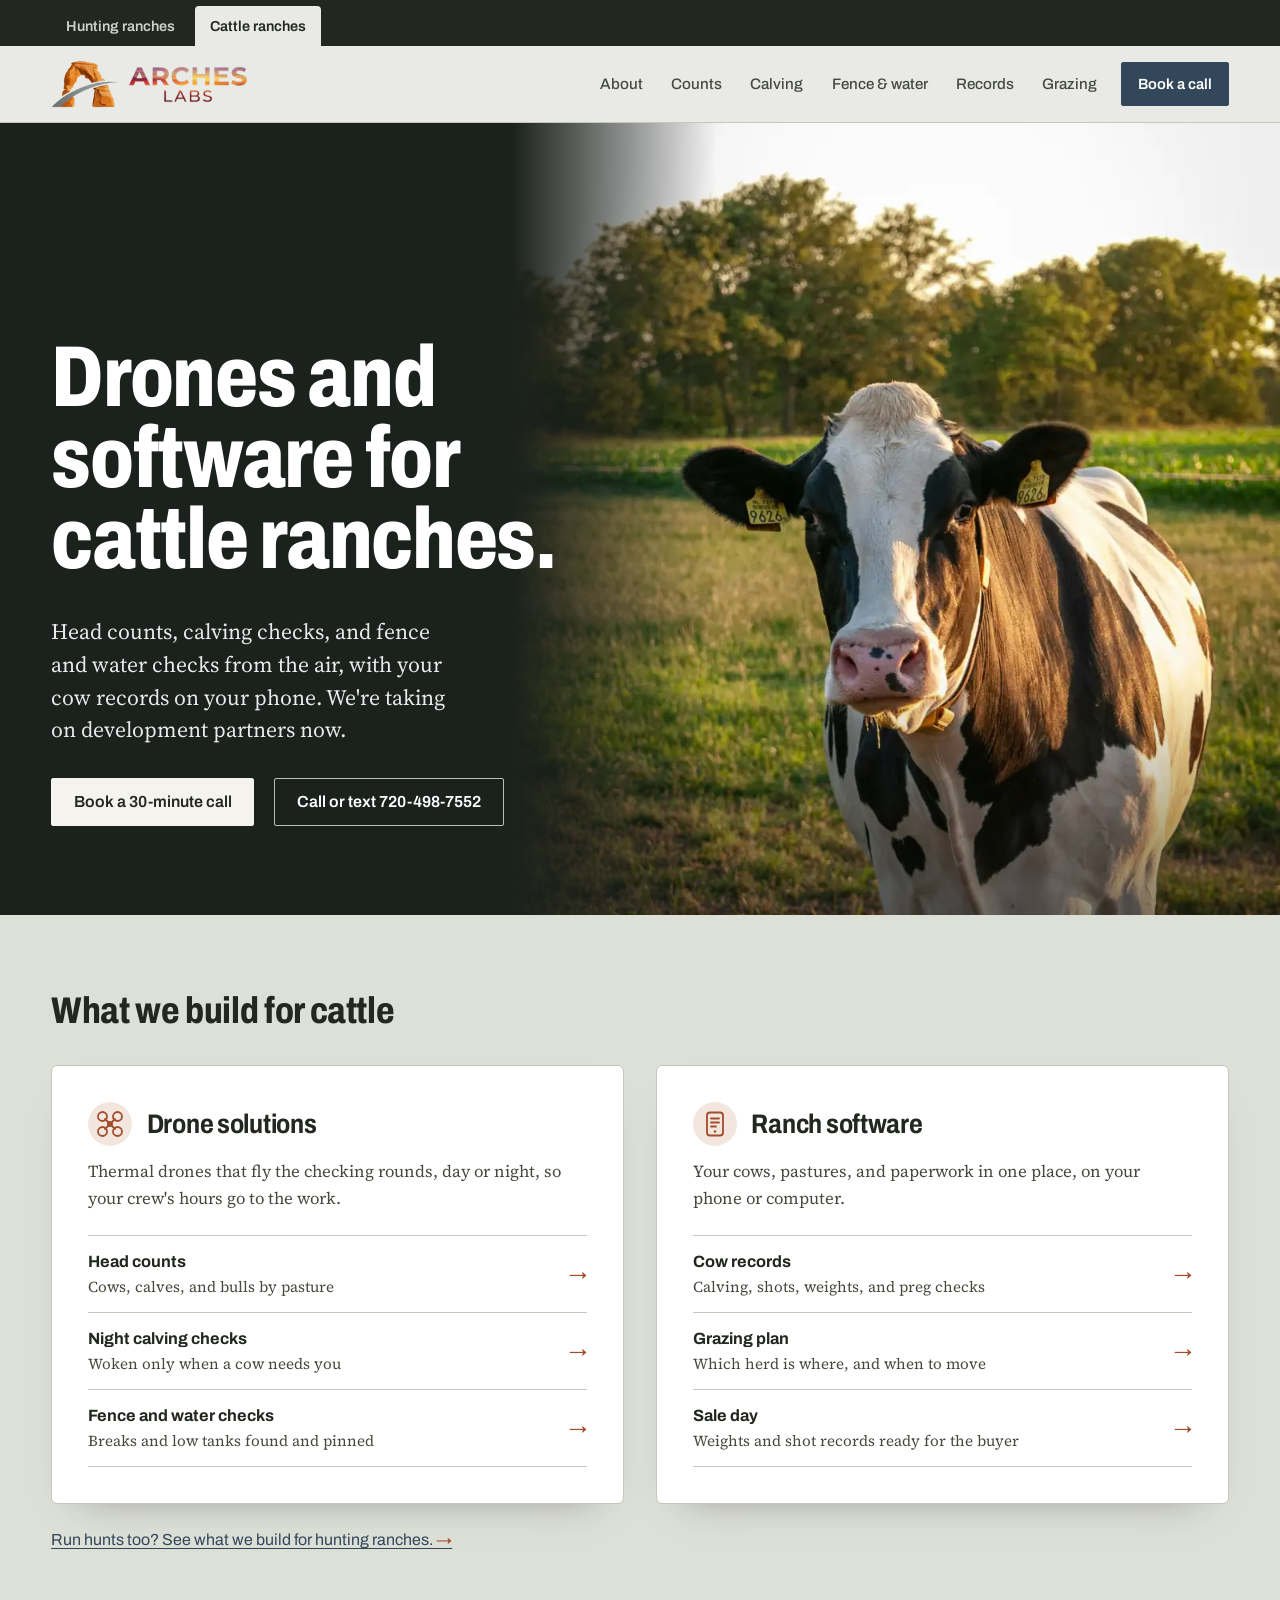
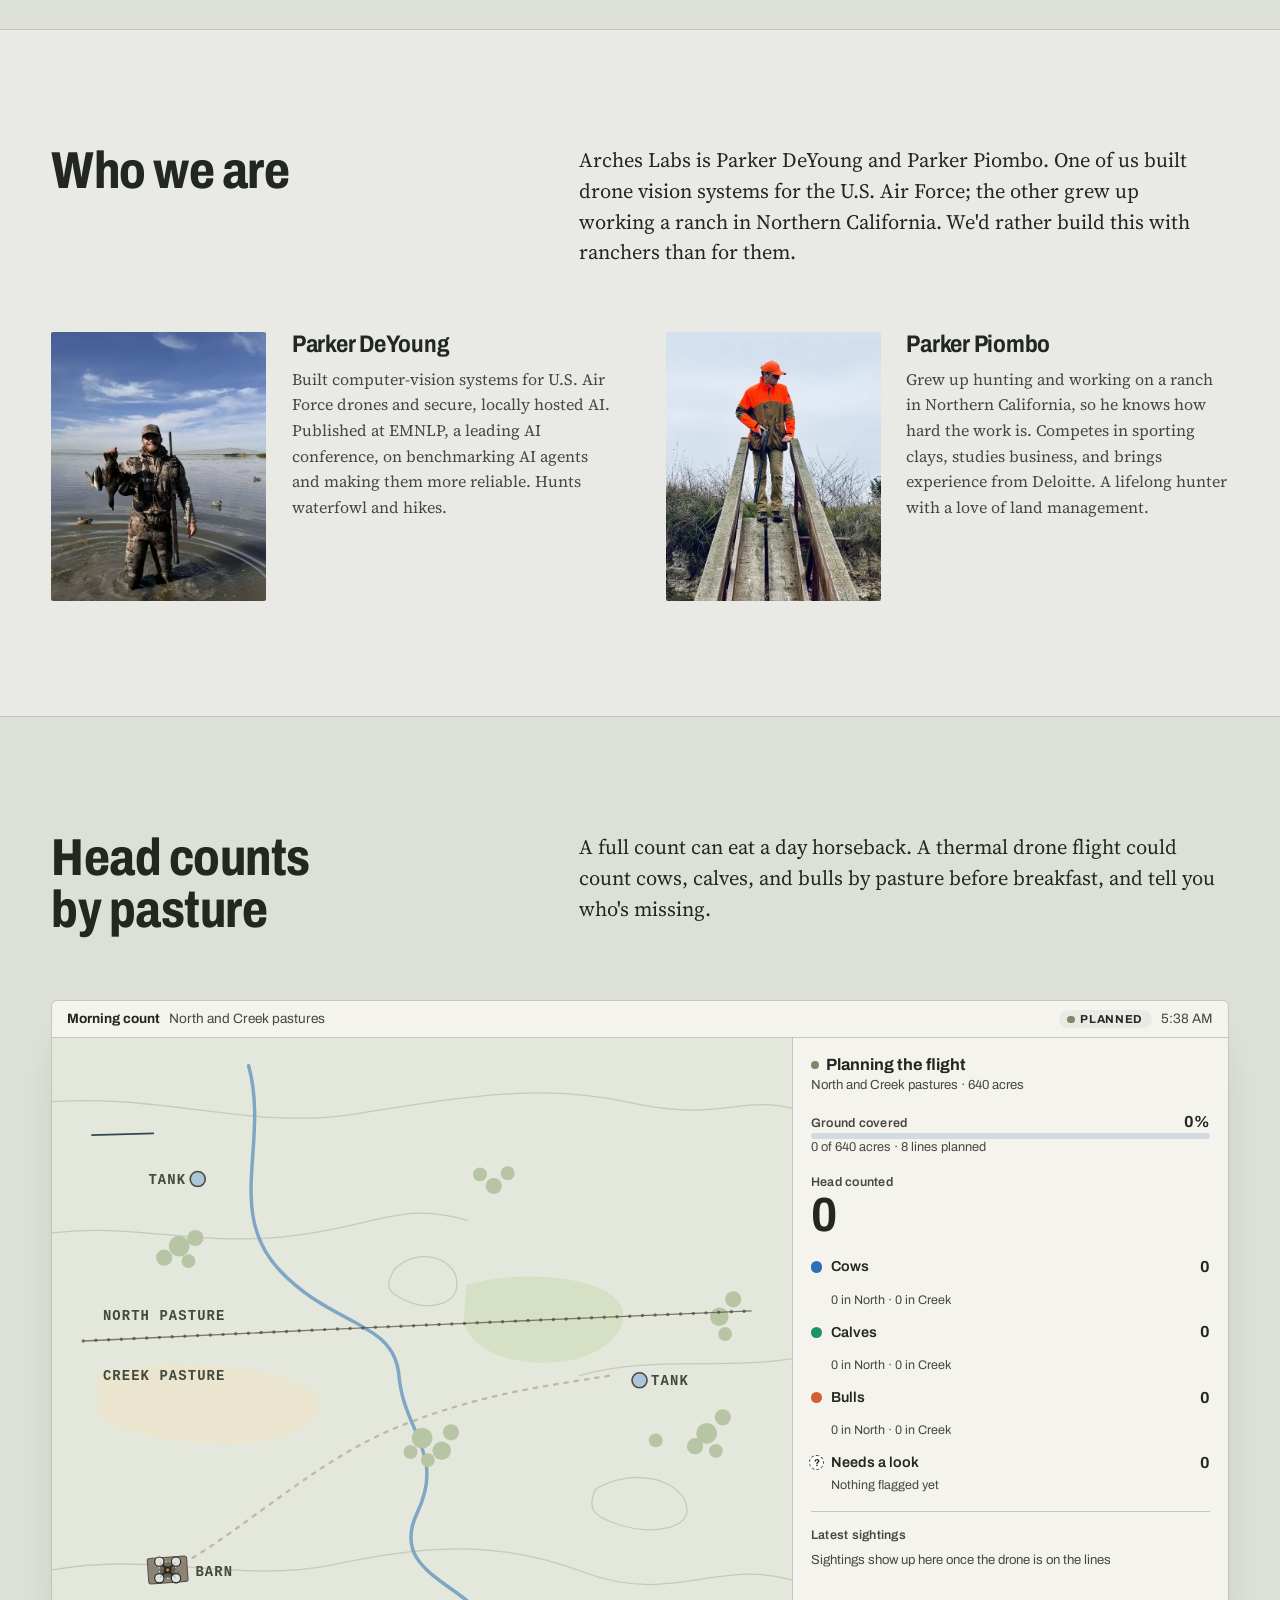
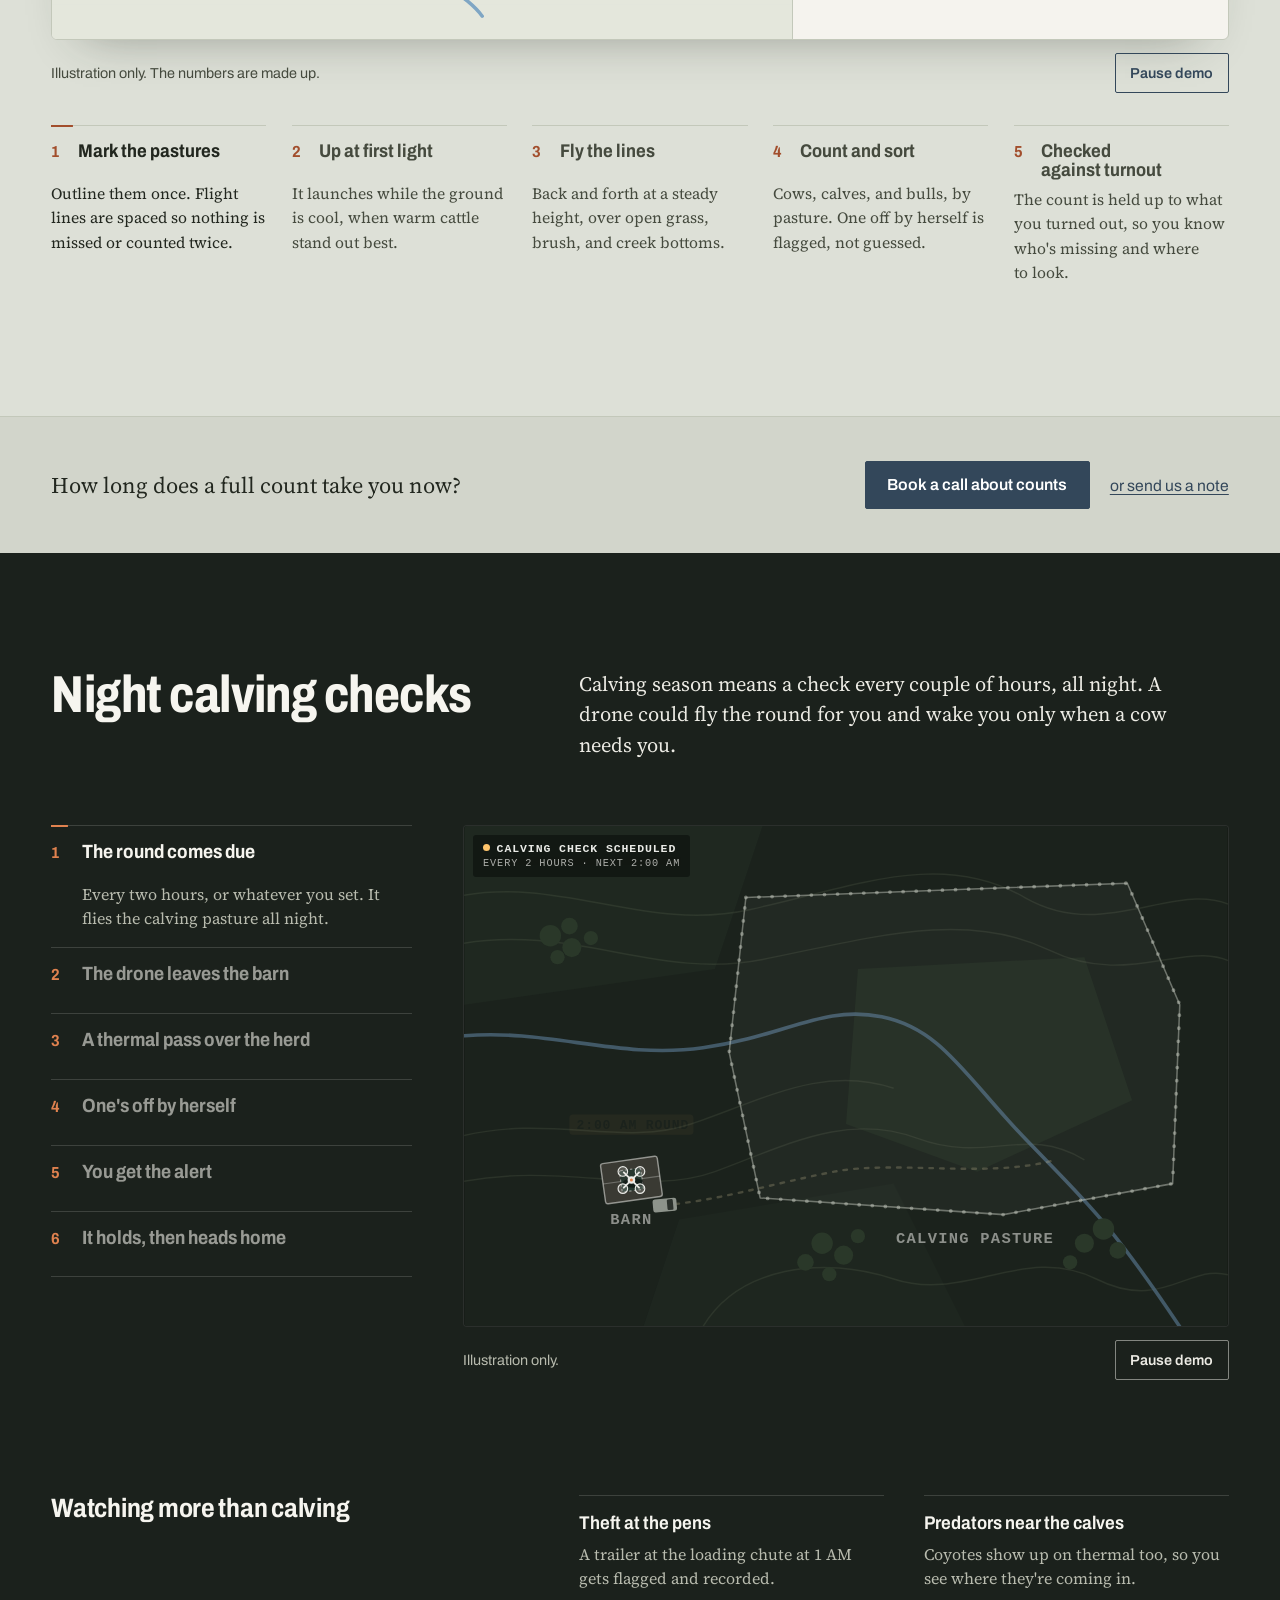
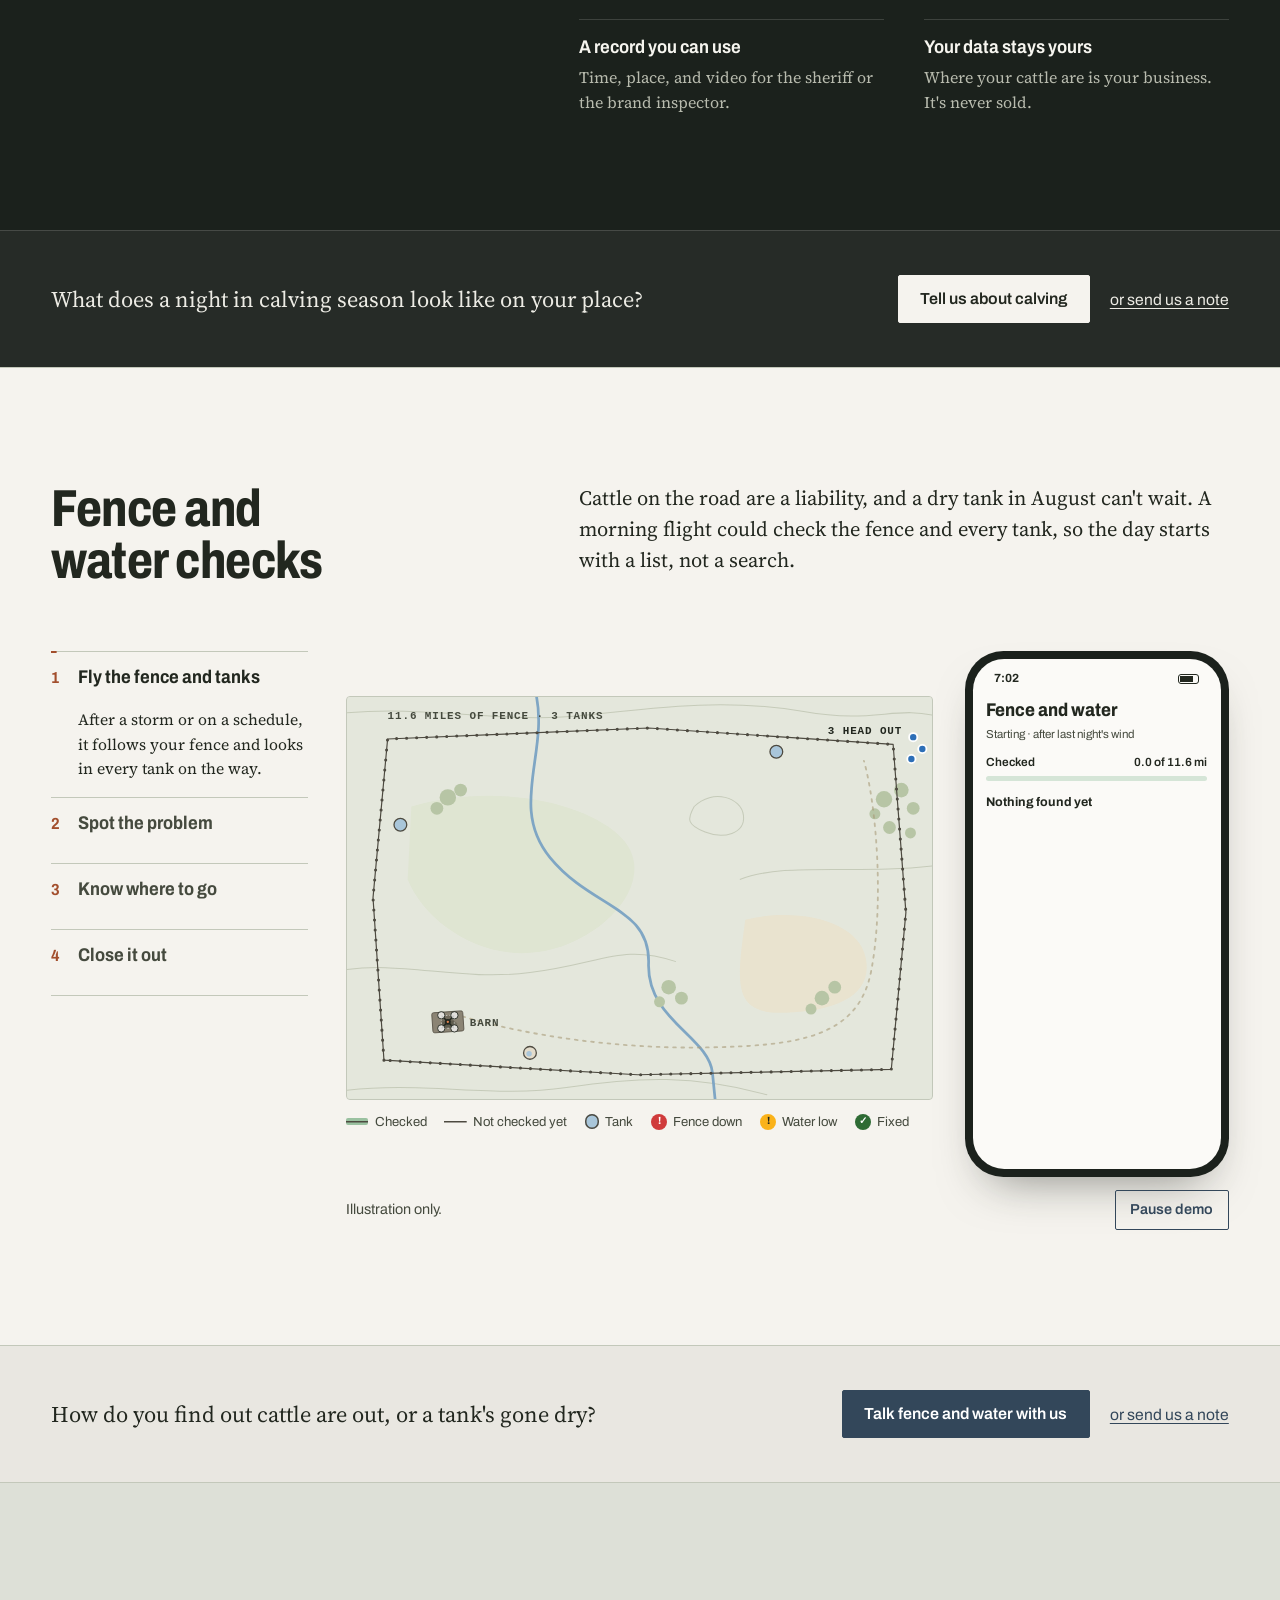
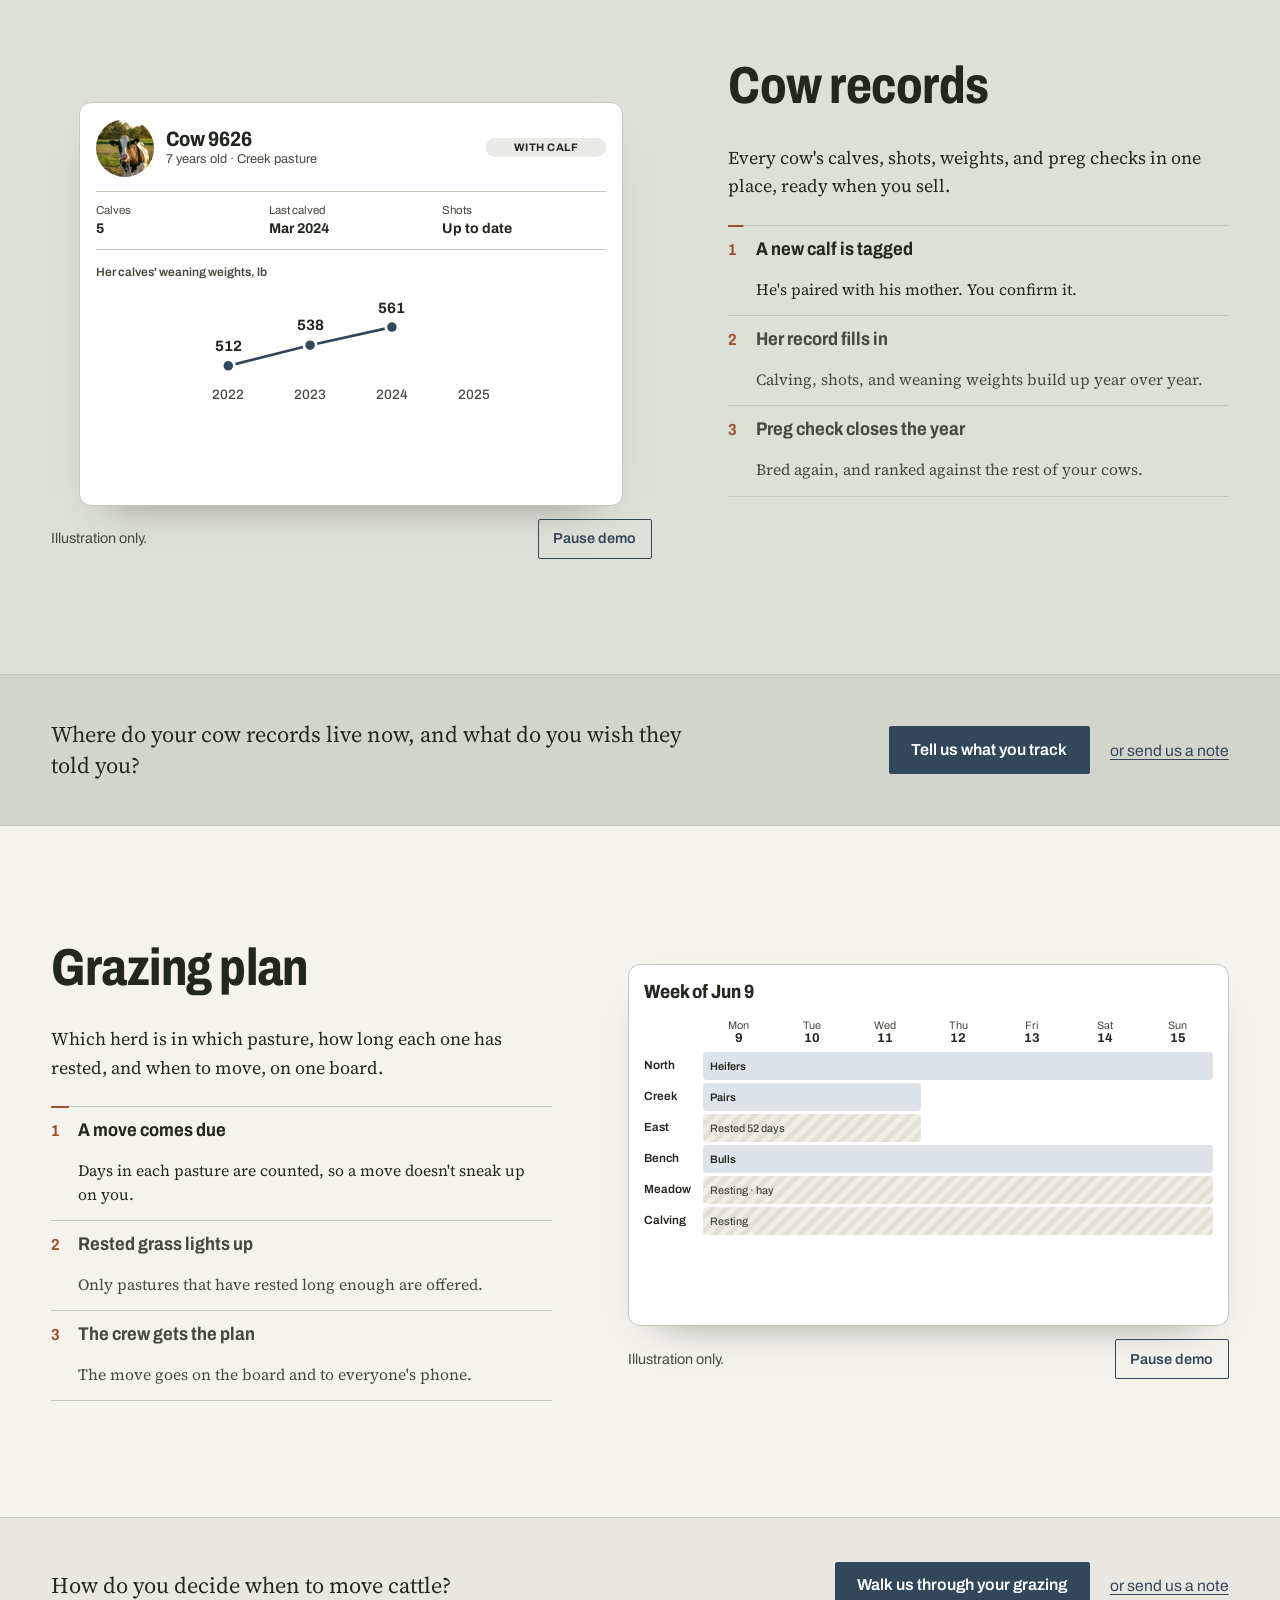
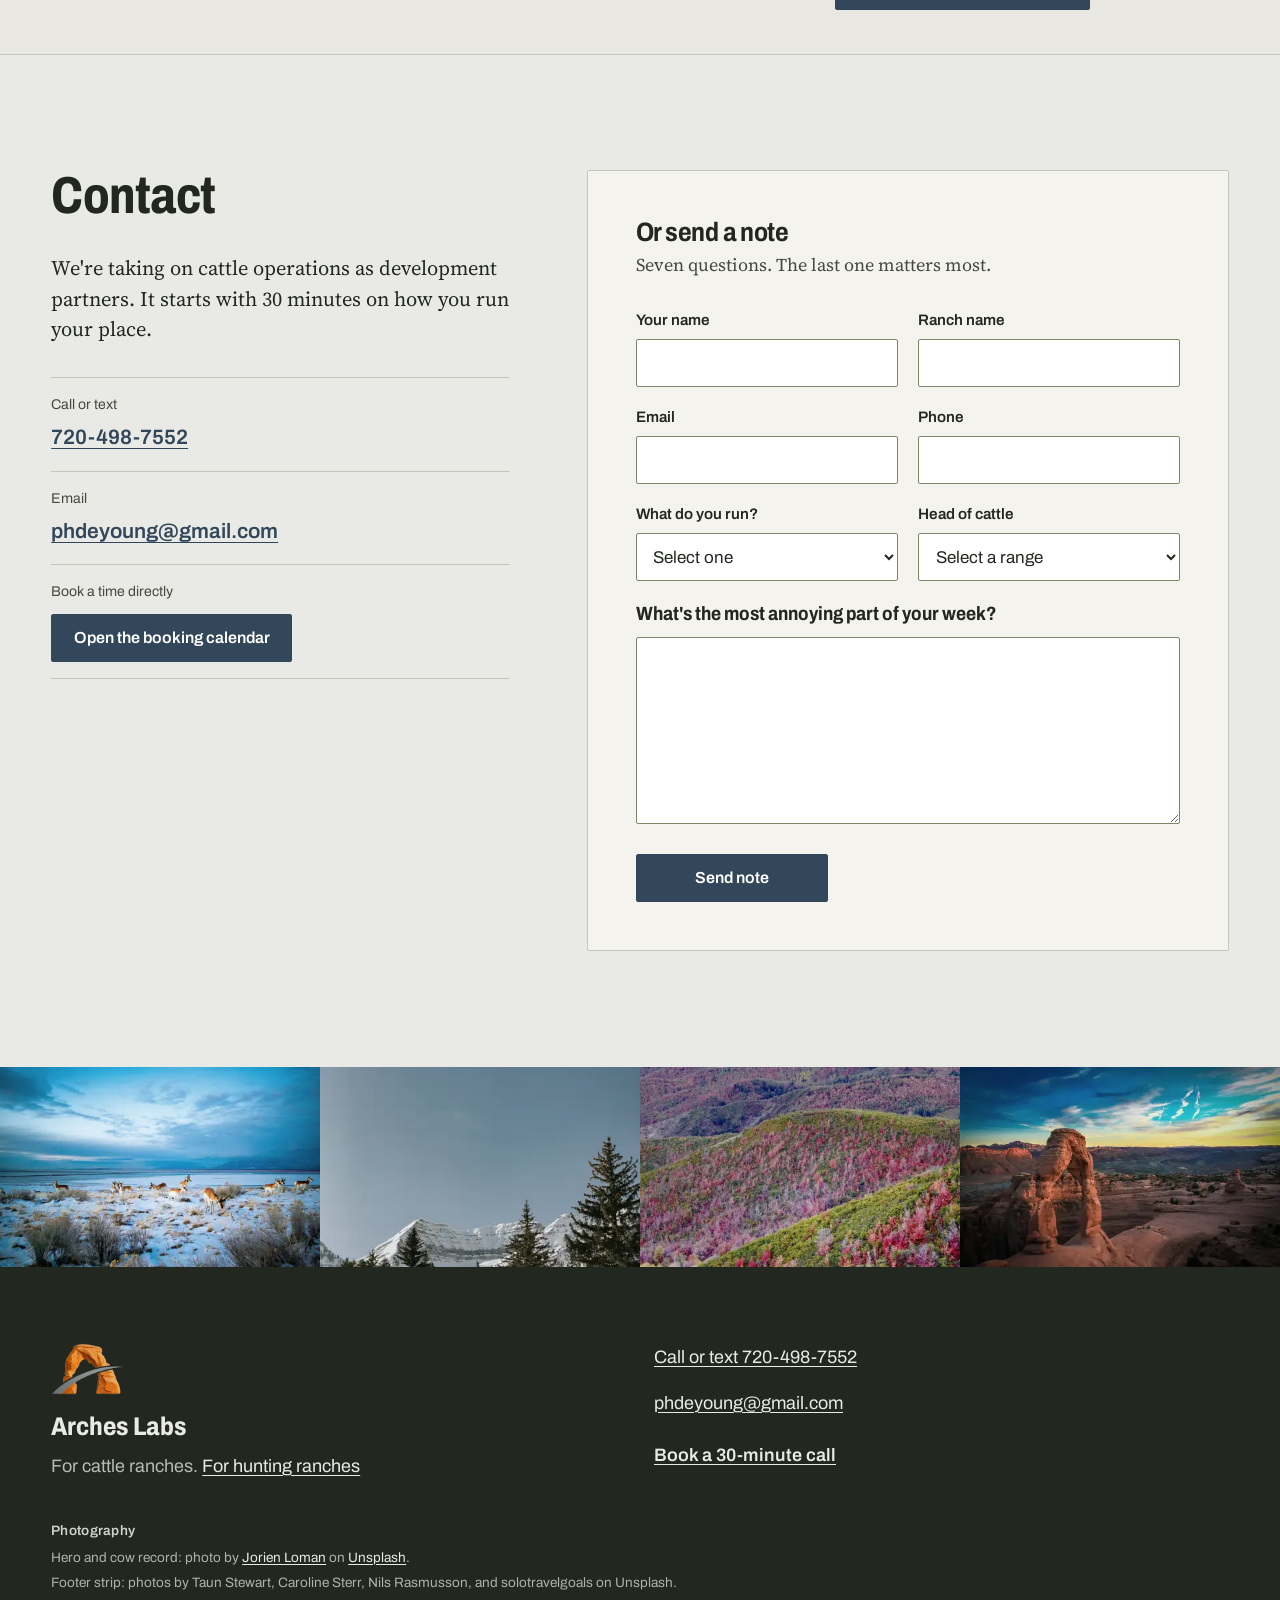
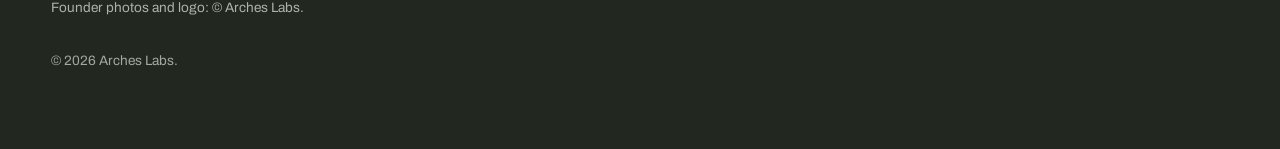
==== cattle/index.html @ 9a600ed5 "Add cattle ranch page at /cattle/ with cattle demos and audience tabs - cattle/index.html: hero, wha" ====
<!doctype html>
<html lang="en">
<head>
<meta charset="utf-8">
<meta name="viewport" content="width=device-width, initial-scale=1">

<!--
  ============================================================================
  ARCHES LABS — CATTLE PAGE (served at /cattle/)
  ============================================================================
  The cattle ranch version of the site. Same company, same booking link, phone, email,
  and form endpoint as the hunting page (../index.html), so the values below are copies
  of that page's config block: change a value there, change it here too.

  SITE_URL is still REPLACE_ME: set the canonical/og:url/og:image domains below when the
  hunting page's are set.

  Assets are one level up (../assets/). Every link and image path here starts with ../
  ============================================================================
-->

<title>Arches Labs — drones and software for cattle ranches</title>
<meta name="description" content="Thermal drone head counts, night calving checks, fence and water checks, cow records, and grazing plans for cattle ranches. Now taking on development partners.">

<link rel="canonical" href="https://REPLACE_ME.example/cattle/">

<!-- Open Graph / Twitter -->
<meta property="og:type" content="website">
<meta property="og:site_name" content="Arches Labs">
<meta property="og:title" content="Drones and software for cattle ranches">
<meta property="og:description" content="Head counts, night calving checks, fence and water checks, and cow records for cattle ranches. Now taking on development partners: book a 30-minute call.">
<meta property="og:url" content="https://REPLACE_ME.example/cattle/">
<meta property="og:image" content="https://REPLACE_ME.example/assets/img/cattle-og-cover.jpg">
<meta property="og:image:width" content="1200">
<meta property="og:image:height" content="630">
<meta property="og:image:alt" content="A black-and-white cow with yellow ear tags looking straight at the camera in a green pasture at sunset.">
<meta name="twitter:card" content="summary_large_image">
<meta name="twitter:title" content="Drones and software for cattle ranches">
<meta name="twitter:description" content="Head counts, night calving checks, fence and water checks, and cow records for cattle ranches. Now taking on development partners: book a 30-minute call.">
<meta name="twitter:image" content="https://REPLACE_ME.example/assets/img/cattle-og-cover.jpg">
<meta name="twitter:image:alt" content="A black-and-white cow with yellow ear tags looking straight at the camera in a green pasture at sunset.">

<meta name="theme-color" content="#33475a">
<link rel="icon" href="../assets/img/favicon-32.png" sizes="32x32" type="image/png">
<link rel="apple-touch-icon" href="../assets/img/apple-touch-icon.png">

<link rel="preconnect" href="https://fonts.googleapis.com">
<link rel="preconnect" href="https://fonts.gstatic.com" crossorigin>
<link rel="stylesheet" href="https://fonts.googleapis.com/css2?family=Archivo:wdth,wght@75..100,400..800&amp;family=Source+Serif+4:ital,opsz,wght@0,8..60,400..600;1,8..60,400&amp;display=swap">
<link rel="preload" as="style" href="../assets/css/styles.css">
<link rel="stylesheet" href="../assets/css/styles.css">

<script id="site-config">
  /* Copy of the hunting page's config (../index.html). Keep the two in sync. */
  window.SITE_CONFIG = {
    CAL_URL:      "https://calendar.app.google/qBJynKzATiRonKVb9",
    FORM_ENDPOINT: "https://formsubmit.co/phdeyoung@gmail.com",
    PHONE:        "720-498-7552",
    PHONE_TEL:    "+17204987552",
    EMAIL:        "phdeyoung@gmail.com",
    SITE_URL:     "https://REPLACE_ME.example",                   // REPLACE_ME
    ANALYTICS_ID: ""                                              // optional
  };
</script>
</head>

<body>
<a class="skip-link" href="#main">Skip to content</a>

<!-- Who it's for: the hunting page and this one, same site. -->
<nav class="audience" aria-label="Who it's for">
  <div class="page audience__inner">
    <a class="audience__tab" href="../">Hunting ranches</a>
    <a class="audience__tab" href="./" aria-current="page">Cattle ranches</a>
  </div>
</nav>

<header class="site-header">
  <div class="page site-header__inner">
    <a class="wordmark" href="#main" aria-label="Arches Labs, cattle ranches, top of page">
      <picture>
        <source type="image/webp" srcset="../assets/img/logo-mark.webp">
        <img class="wordmark__mark" src="../assets/img/logo-mark.png" width="210" height="150" alt="">
      </picture>
      <picture>
        <source type="image/webp" srcset="../assets/img/logo-text.webp">
        <img class="wordmark__text" src="../assets/img/logo-text.png" width="318" height="100" alt="">
      </picture>
    </a>
    <nav class="site-nav" aria-label="Sections">
      <a href="#about">About</a>
      <a href="#counts">Counts</a>
      <a href="#calving">Calving</a>
      <a href="#fence-water">Fence &amp; water</a>
      <a href="#records">Records</a>
      <a href="#grazing">Grazing</a>
    </nav>
    <a class="btn btn--primary btn--small btn--book" data-book data-topic="cattle-header"
       href="https://calendar.app.google/qBJynKzATiRonKVb9">
      Book a call
    </a>
  </div>
</header>

<main id="main">

  <!-- ===================================================================
       1. HERO
       Portrait photo: full-bleed behind the type on phones, beside it on wide
       screens (.hero--side).
       =================================================================== -->
  <section class="hero hero--side" aria-labelledby="hero-title">
    <picture class="hero__media">
      <source type="image/webp"
              srcset="../assets/img/cattle-holstein-cow-640w.webp 640w,
                      ../assets/img/cattle-holstein-cow-960w.webp 960w,
                      ../assets/img/cattle-holstein-cow-1440w.webp 1440w"
              sizes="(min-width: 64rem) 60vw, 100vw">
      <img class="hero__img" src="../assets/img/cattle-holstein-cow-960w.jpg"
           srcset="../assets/img/cattle-holstein-cow-640w.jpg 640w,
                   ../assets/img/cattle-holstein-cow-960w.jpg 960w,
                   ../assets/img/cattle-holstein-cow-1440w.jpg 1440w"
           sizes="(min-width: 64rem) 60vw, 100vw" width="2223" height="3321"
           fetchpriority="high" decoding="async"
           alt="A black-and-white cow with yellow ear tags walking toward the camera across a green pasture in low evening light.">
    </picture>

    <div class="page hero__body">
      <h1 id="hero-title">Drones and software for cattle ranches.</h1>
      <p class="hero__lede">
        Head counts, calving checks, and fence and water checks from the air, with your cow
        records on your phone. We're taking on development partners now.
      </p>
      <div class="cta-row">
        <a class="btn btn--light btn--book" data-book data-topic="cattle-intro"
           href="https://calendar.app.google/qBJynKzATiRonKVb9">
          Book a 30-minute call
        </a>
        <a class="btn btn--outline-light" data-tel href="tel:+17204987552">
          Call or text 720-498-7552
        </a>
      </div>
    </div>
  </section>

  <!-- ===================================================================
       1b. WHAT WE BUILD
       Same two panels as the hunting page, cattle lines. Each line jumps to
       the section that shows it.
       =================================================================== -->
  <section class="section section--solutions" aria-labelledby="solutions-title">
    <div class="page">
      <h2 class="solutions__title" id="solutions-title">What we build for cattle</h2>
      <div class="solutions__grid">
        <article class="solution">
          <div class="solution__top">
            <svg class="solution__icon" viewBox="0 0 44 44" aria-hidden="true" focusable="false">
              <circle cx="22" cy="22" r="22" fill="#f3e6de"/>
              <g fill="none" stroke="#a24e2c" stroke-width="1.8" stroke-linecap="round">
                <path d="M17 17l10 10M27 17L17 27"/>
                <circle cx="14.5" cy="14.5" r="4.5"/><circle cx="29.5" cy="14.5" r="4.5"/>
                <circle cx="14.5" cy="29.5" r="4.5"/><circle cx="29.5" cy="29.5" r="4.5"/>
              </g>
              <circle cx="22" cy="22" r="3" fill="#a24e2c"/>
            </svg>
            <h3>Drone solutions</h3>
          </div>
          <p>Thermal drones that fly the checking rounds, day or night, so your crew's hours go to the work.</p>
          <ul class="solution__list" role="list">
          <li><a href="#counts"><span class="solution__name">Head counts</span><span class="solution__what">Cows, calves, and bulls by pasture</span></a></li>
          <li><a href="#calving"><span class="solution__name">Night calving checks</span><span class="solution__what">Woken only when a cow needs you</span></a></li>
          <li><a href="#fence-water"><span class="solution__name">Fence and water checks</span><span class="solution__what">Breaks and low tanks found and pinned</span></a></li>
          </ul>
        </article>
        <article class="solution">
          <div class="solution__top">
            <svg class="solution__icon" viewBox="0 0 44 44" aria-hidden="true" focusable="false">
              <circle cx="22" cy="22" r="22" fill="#f3e6de"/>
              <g fill="none" stroke="#a24e2c" stroke-width="1.8" stroke-linecap="round" stroke-linejoin="round">
                <rect x="14" y="10.5" width="16" height="23" rx="3"/>
                <path d="M18 16.5h8M18 20.5h8M18 24.5h5"/>
              </g>
              <circle cx="22" cy="29.5" r="1.2" fill="#a24e2c"/>
            </svg>
            <h3>Ranch software</h3>
          </div>
          <p>Your cows, pastures, and paperwork in one place, on your phone or computer.</p>
          <ul class="solution__list" role="list">
          <li><a href="#records"><span class="solution__name">Cow records</span><span class="solution__what">Calving, shots, weights, and preg checks</span></a></li>
          <li><a href="#grazing"><span class="solution__name">Grazing plan</span><span class="solution__what">Which herd is where, and when to move</span></a></li>
          <li><a href="#records"><span class="solution__name">Sale day</span><span class="solution__what">Weights and shot records ready for the buyer</span></a></li>
          </ul>
        </article>
      </div>
      <p class="solutions__more"><a href="../">Run hunts too? See what we build for hunting ranches.</a></p>
    </div>
  </section>

  <!-- ===================================================================
       2. WHO WE ARE
       =================================================================== -->
  <section class="section section--who" id="about" aria-labelledby="who-title">
    <div class="page">
      <div class="split">
        <h2 id="who-title">Who we are</h2>
        <div class="split__body">
          <p class="lede">
            Arches Labs is Parker DeYoung and Parker Piombo. One of us built drone vision
            systems for the U.S. Air Force; the other grew up working a ranch in Northern
            California. We'd rather build this with ranchers than for them.
          </p>
        </div>
      </div>

      <ul class="founders" role="list">
        <li class="founder">
          <div class="founder__photo">
            <picture>
              <source type="image/webp"
                      srcset="../assets/img/founder-parker-duckhunt-560w.webp 560w,
                              ../assets/img/founder-parker-duckhunt-1120w.webp 1120w"
                      sizes="(min-width: 64rem) 22vw, (min-width: 48rem) 45vw, 100vw">
              <img src="../assets/img/founder-parker-duckhunt-560w.jpg"
                   srcset="../assets/img/founder-parker-duckhunt-560w.jpg 560w,
                           ../assets/img/founder-parker-duckhunt-1120w.jpg 1120w"
                   sizes="(min-width: 64rem) 22vw, (min-width: 48rem) 45vw, 100vw"
                   width="1656" height="2208" loading="lazy" decoding="async"
                   alt="Parker DeYoung standing in a marsh at first light, holding a duck with decoys on the water around him.">
            </picture>
          </div>
          <h3 class="founder__name">Parker DeYoung</h3>
          <p class="founder__line">
            Built computer-vision systems for U.S. Air Force drones and secure, locally hosted
            AI. Published at EMNLP, a leading AI conference, on benchmarking AI agents and making
            them more reliable. Hunts waterfowl and hikes.
          </p>
        </li>
        <li class="founder">
          <div class="founder__photo">
            <picture>
              <source type="image/webp"
                      srcset="../assets/img/founder-b-560w.webp 560w,
                              ../assets/img/founder-b-1120w.webp 1120w"
                      sizes="(min-width: 64rem) 22vw, (min-width: 48rem) 45vw, 100vw">
              <img src="../assets/img/founder-b-560w.jpg"
                   srcset="../assets/img/founder-b-560w.jpg 560w,
                           ../assets/img/founder-b-1120w.jpg 1120w"
                   sizes="(min-width: 64rem) 22vw, (min-width: 48rem) 45vw, 100vw"
                   width="3024" height="4032" loading="lazy" decoding="async"
                   alt="Parker Piombo in a blaze-orange jacket and cap, holding a shotgun on a wooden footbridge above tall dry grass.">
            </picture>
          </div>
          <h3 class="founder__name">Parker Piombo</h3>
          <p class="founder__line">
            Grew up hunting and working on a ranch in Northern California, so he knows how hard
            the work is. Competes in sporting clays, studies business, and brings experience
            from Deloitte. A lifelong hunter with a love of land management.
          </p>
        </li>
      </ul>
    </div>
  </section>

  <!-- ===================================================================
       3. HEAD COUNTS BY PASTURE
       Same app window as the hunting page's survey demo (map SVG + live
       dashboard), driven by assets/js/cattle-count-demo.js. Same map geometry
       and timing; the markers are cattle (.sd-a--cow / --calf / --bull) with
       data-g (group) and data-p (pasture). With JS off it shows the finished
       count. The panel's numbers must match the markers (the script recounts
       from them as it plays): 23 cows, 22 calves, 2 bulls, 1 flagged.
       =================================================================== -->
  <section class="section section--counts" id="counts" aria-labelledby="counts-title">
    <div class="page split">
      <h2 id="counts-title">Head counts by pasture</h2>
      <div class="split__body">
        <p class="lede">
          A full count can eat a day horseback. A thermal drone flight could count cows,
          calves, and bulls by pasture before breakfast, and tell you who's missing.
        </p>
      </div>
    </div>

    <div class="page survey" data-count>
      <figure class="survey__stage">
        <div class="survey__window">
          <div class="survey__bar" aria-hidden="true">
            <span class="survey__bar-title">Morning count <span class="survey__bar-sub">North and Creek pastures</span></span>
            <span class="survey__bar-live">
              <span class="survey__pill" data-el="pill">Saved</span>
              <span class="survey__clock" data-el="clock">6:09 AM</span>
            </span>
          </div>

          <div class="survey__body">
            <div class="survey__map">
              <svg viewBox="0 0 640 460" role="img" aria-labelledby="count-svg-title" focusable="false">
                <title id="count-svg-title">Illustrated map of a cattle head count. A drone takes off from the barn at first light and flies evenly spaced lines over the North and Creek pastures, 640 acres. Its thermal camera finds and marks each animal: 23 cows, 22 calves, and 2 bulls, plus one off by herself in the timber that it flags for review. Beside the map, a live dashboard shows the ground covered and the count by pasture, then checks it against the 24 pairs turned out: one cow flagged and two calves to look for.</title>
                <defs>
                  <radialGradient id="cc-heat">
                    <stop offset="0" stop-color="#fff7df"/>
                    <stop offset="0.45" stop-color="#ffc46b"/>
                    <stop offset="1" stop-color="#ff7a2f" stop-opacity="0"/>
                  </radialGradient>
                  <linearGradient id="cc-ir" x1="0" y1="0" x2="0" y2="1">
                    <stop offset="0" stop-color="#1a1030"/>
                    <stop offset="1" stop-color="#2a1640"/>
                  </linearGradient>
                  <clipPath id="cc-area-clip"><polygon points="34,54 412,44 426,160 606,166 598,396 380,408 66,400 26,236"/></clipPath>
                  <clipPath id="cc-cam-clip"><rect x="446" y="14" width="180" height="116" rx="6"/></clipPath>
                  <!-- drawn twice: once on the map, once (cold) in the thermal camera -->
                  <path id="cc-creek" d="M170 -6C188 60 150 120 196 170S296 214 300 262 340 330 316 380 350 440 372 470"/>
                  <g id="cc-trees">
                    <circle cx="110" cy="150" r="9"/><circle cx="124" cy="143" r="7"/><circle cx="97" cy="160" r="7"/><circle cx="118" cy="163" r="6"/>
                    <circle cx="320" cy="316" r="9"/><circle cx="337" cy="327" r="8"/><circle cx="345" cy="311" r="7"/><circle cx="325" cy="335" r="6"/><circle cx="310" cy="328" r="6"/>
                    <circle cx="566" cy="312" r="9"/><circle cx="580" cy="298" r="7"/><circle cx="556" cy="323" r="7"/><circle cx="574" cy="327" r="6"/><circle cx="522" cy="318" r="6"/>
                    <circle cx="577" cy="211" r="8"/><circle cx="589" cy="196" r="7"/><circle cx="582" cy="226" r="6"/>
                    <circle cx="382" cy="98" r="7"/><circle cx="394" cy="87" r="6"/><circle cx="370" cy="88" r="6"/>
                  </g>
                </defs>

                <!-- ground -->
                <rect width="640" height="460" fill="#e4e7dc"/>
                <path d="M40 262C90 246 170 250 212 268S222 316 172 320 62 314 40 298Z" fill="#ebe4cf"/>
                <path d="M358 184C400 170 470 176 488 196S480 246 440 250 364 242 356 216Z" fill="#d6e0c4"/>
                <g fill="none" stroke="#7e8768" stroke-opacity="0.3" stroke-width="1.1">
                  <path d="M-10 26C90 16 170 50 260 36S420 8 500 26 600 16 650 34"/>
                  <path d="M-10 140C60 128 120 150 200 142S300 110 360 128"/>
                  <path d="M456 262C520 244 580 258 650 246"/>
                  <path d="M-10 432C80 412 160 442 240 426S380 402 460 432 580 416 650 442"/>
                  <path d="M296 170C316 150 348 160 350 180S328 206 308 198 288 184 296 170Z"/>
                  <path d="M470 360C500 342 540 350 548 372S520 400 494 392 462 378 470 360Z"/>
                </g>
                <use href="#cc-creek" fill="none" stroke="#7fa6c4" stroke-width="3" stroke-linecap="round"/>
                <use href="#cc-trees" fill="#b7c5a5"/>
                <path d="M114 424C170 392 230 334 300 306S420 272 482 262" fill="none" stroke="#a89c78" stroke-opacity="0.6" stroke-width="2" stroke-dasharray="3 6" stroke-linecap="round"/>

                <!-- cross fence between the two pastures, and the stock tanks -->
                <path d="M27 232L240 222L420 214L605 206" fill="none" stroke="#4d4a40" stroke-opacity="0.7" stroke-width="1.2"/>
                <path d="M27 232L240 222L420 214L605 206" fill="none" stroke="#4d4a40" stroke-opacity="0.7" stroke-width="3" stroke-linecap="round" stroke-dasharray="0 11"/>
                <text class="sd-label" x="44" y="214">NORTH PASTURE</text>
                <text class="sd-label" x="44" y="266">CREEK PASTURE</text>
                <g fill="#a9c6da" stroke="#4d4a40" stroke-width="1.4">
                  <circle cx="126" cy="92" r="6.5"/>
                  <circle cx="508" cy="266" r="6.5"/>
                </g>
                <text class="sd-label" x="116" y="96" text-anchor="end">TANK</text>
                <text class="sd-label" x="518" y="270">TANK</text>

                <!-- count area -->
                <polygon data-el="area" points="34,54 412,44 426,160 606,166 598,396 380,408 66,400 26,236"
                         fill="#fff" fill-opacity="0.3" stroke="#33475a" stroke-width="1.6" stroke-linejoin="round"/>
                <text class="sd-label" data-el="areaLabel" x="34" y="38">2 PASTURES · 640 ACRES</text>

                <!-- flight lines as planned, then the ground the camera has covered -->
                <g data-el="plan" stroke="#33475a" stroke-opacity="0.45" stroke-width="1" stroke-dasharray="3 5">
                  <line x1="60" y1="376" x2="599" y2="376"/>
                  <line x1="49" y1="332" x2="600" y2="332"/>
                  <line x1="39" y1="288" x2="602" y2="288"/>
                  <line x1="28" y1="244" x2="603" y2="244"/>
                  <line x1="28" y1="200" x2="605" y2="200"/>
                  <line x1="30" y1="156" x2="426" y2="156"/>
                  <line x1="31" y1="112" x2="420" y2="112"/>
                  <line x1="33" y1="68" x2="415" y2="68"/>
                </g>
                <!-- flight route: swath and track share this d, and the script samples it for the drone -->
                <path data-el="swath" d="M60.1 376H600.2A22 22 0 0 0 600.2 332H38.7A22 22 0 0 1 38.7 288H603.3A22 22 0 0 0 603.3 244H27.6A22 22 0 0 1 27.6 200H604.8A22 22 0 0 0 604.8 156H29.5A22 22 0 0 1 29.5 112H420.2A22 22 0 0 0 420.2 68H33.4"
                      fill="none" stroke="#33475a" stroke-opacity="0.12" stroke-width="58" stroke-linejoin="round" clip-path="url(#cc-area-clip)"/>
                <path data-el="track" d="M60.1 376H600.2A22 22 0 0 0 600.2 332H38.7A22 22 0 0 1 38.7 288H603.3A22 22 0 0 0 603.3 244H27.6A22 22 0 0 1 27.6 200H604.8A22 22 0 0 0 604.8 156H29.5A22 22 0 0 1 29.5 112H420.2A22 22 0 0 0 420.2 68H33.4"
                      fill="none" stroke="#33475a" stroke-opacity="0.7" stroke-width="1.4" stroke-linejoin="round"/>
                <path data-el="pathOut" d="M100 430C90 412 70 394 60.1 376" fill="none" stroke="#33475a" stroke-width="1.4" stroke-opacity="0.6" opacity="0"/>
                <path data-el="pathHome" d="M33.4 68C6 150 4 360 100 430" fill="none" stroke="#33475a" stroke-width="1.4" stroke-opacity="0.6" opacity="0"/>

                <!-- barn + dock -->
                <g transform="translate(100 430) rotate(-4)">
                  <rect x="-17" y="-11" width="34" height="22" rx="2" fill="#8b8474" stroke="#5d584c" stroke-width="1"/>
                  <rect x="-7" y="-7" width="14" height="14" rx="1" fill="#6f695b" stroke="#e9eae6" stroke-opacity="0.7" stroke-dasharray="2 2"/>
                </g>
                <circle data-el="dockRing" cx="100" cy="430" r="12" fill="none" stroke="#33475a" stroke-width="1.5" opacity="0"/>
                <text class="sd-label" x="124" y="435">BARN</text>

                <!-- cattle the camera has found (script adds the detection rings) -->
                <g data-el="rings" fill="none" stroke-width="1.5"></g>
                <g class="sd-animals">
                  <!-- north pasture: 12 cows, 11 calves, 1 bull -->
                  <g class="sd-a sd-a--cow" data-g="n1" data-p="north" transform="translate(152 96)"><circle r="4.5"/></g>
                  <g class="sd-a sd-a--calf" data-g="n1" data-p="north" transform="translate(160 106)"><circle r="3.2"/></g>
                  <g class="sd-a sd-a--cow" data-g="n1" data-p="north" transform="translate(170 92)"><circle r="4.5"/></g>
                  <g class="sd-a sd-a--calf" data-g="n1" data-p="north" transform="translate(178 101)"><circle r="3.2"/></g>
                  <g class="sd-a sd-a--cow" data-g="n1" data-p="north" transform="translate(188 110)"><circle r="4.5"/></g>
                  <g class="sd-a sd-a--calf" data-g="n1" data-p="north" transform="translate(196 118)"><circle r="3.2"/></g>
                  <g class="sd-a sd-a--cow" data-g="n1" data-p="north" transform="translate(162 120)"><circle r="4.5"/></g>
                  <g class="sd-a sd-a--calf" data-g="n1" data-p="north" transform="translate(170 129)"><circle r="3.2"/></g>
                  <g class="sd-a sd-a--cow" data-g="n1" data-p="north" transform="translate(204 98)"><circle r="4.5"/></g>
                  <g class="sd-a sd-a--calf" data-g="n1" data-p="north" transform="translate(211 108)"><circle r="3.2"/></g>
                  <g class="sd-a sd-a--cow" data-g="n2" data-p="north" transform="translate(300 70)"><circle r="4.5"/></g>
                  <g class="sd-a sd-a--calf" data-g="n2" data-p="north" transform="translate(308 80)"><circle r="3.2"/></g>
                  <g class="sd-a sd-a--cow" data-g="n2" data-p="north" transform="translate(318 63)"><circle r="4.5"/></g>
                  <g class="sd-a sd-a--calf" data-g="n2" data-p="north" transform="translate(327 73)"><circle r="3.2"/></g>
                  <g class="sd-a sd-a--cow" data-g="n2" data-p="north" transform="translate(337 84)"><circle r="4.5"/></g>
                  <g class="sd-a sd-a--calf" data-g="n2" data-p="north" transform="translate(345 93)"><circle r="3.2"/></g>
                  <g class="sd-a sd-a--cow" data-g="n2" data-p="north" transform="translate(320 94)"><circle r="4.5"/></g>
                  <g class="sd-a sd-a--calf" data-g="n2" data-p="north" transform="translate(311 102)"><circle r="3.2"/></g>
                  <g class="sd-a sd-a--bull" data-g="n2" data-p="north" transform="translate(352 69)"><circle r="5.2"/></g>
                  <g class="sd-a sd-a--cow" data-g="n3" data-p="north" transform="translate(240 166)"><circle r="4.5"/></g>
                  <g class="sd-a sd-a--calf" data-g="n3" data-p="north" transform="translate(248 176)"><circle r="3.2"/></g>
                  <g class="sd-a sd-a--cow" data-g="n3" data-p="north" transform="translate(263 170)"><circle r="4.5"/></g>
                  <g class="sd-a sd-a--calf" data-g="n3" data-p="north" transform="translate(271 181)"><circle r="3.2"/></g>
                  <g class="sd-a sd-a--cow" data-g="n3" data-p="north" transform="translate(256 191)"><circle r="4.5"/></g>
                  <!-- creek pasture: 11 cows, 11 calves, 1 bull, and one off by herself -->
                  <g class="sd-a sd-a--cow" data-g="c1" data-p="creek" transform="translate(432 272)"><circle r="4.5"/></g>
                  <g class="sd-a sd-a--calf" data-g="c1" data-p="creek" transform="translate(440 282)"><circle r="3.2"/></g>
                  <g class="sd-a sd-a--cow" data-g="c1" data-p="creek" transform="translate(450 267)"><circle r="4.5"/></g>
                  <g class="sd-a sd-a--calf" data-g="c1" data-p="creek" transform="translate(458 277)"><circle r="3.2"/></g>
                  <g class="sd-a sd-a--cow" data-g="c1" data-p="creek" transform="translate(468 286)"><circle r="4.5"/></g>
                  <g class="sd-a sd-a--calf" data-g="c1" data-p="creek" transform="translate(477 294)"><circle r="3.2"/></g>
                  <g class="sd-a sd-a--cow" data-g="c1" data-p="creek" transform="translate(444 298)"><circle r="4.5"/></g>
                  <g class="sd-a sd-a--calf" data-g="c1" data-p="creek" transform="translate(452 307)"><circle r="3.2"/></g>
                  <g class="sd-a sd-a--cow" data-g="c1" data-p="creek" transform="translate(463 313)"><circle r="4.5"/></g>
                  <g class="sd-a sd-a--calf" data-g="c1" data-p="creek" transform="translate(472 320)"><circle r="3.2"/></g>
                  <g class="sd-a sd-a--cow" data-g="c1" data-p="creek" transform="translate(486 274)"><circle r="4.5"/></g>
                  <g class="sd-a sd-a--calf" data-g="c1" data-p="creek" transform="translate(493 284)"><circle r="3.2"/></g>
                  <g class="sd-a sd-a--bull" data-g="c1" data-p="creek" transform="translate(419 290)"><circle r="5.2"/></g>
                  <g class="sd-a sd-a--cow" data-g="c2" data-p="creek" transform="translate(118 330)"><circle r="4.5"/></g>
                  <g class="sd-a sd-a--calf" data-g="c2" data-p="creek" transform="translate(126 340)"><circle r="3.2"/></g>
                  <g class="sd-a sd-a--cow" data-g="c2" data-p="creek" transform="translate(136 326)"><circle r="4.5"/></g>
                  <g class="sd-a sd-a--calf" data-g="c2" data-p="creek" transform="translate(144 336)"><circle r="3.2"/></g>
                  <g class="sd-a sd-a--cow" data-g="c2" data-p="creek" transform="translate(154 345)"><circle r="4.5"/></g>
                  <g class="sd-a sd-a--calf" data-g="c2" data-p="creek" transform="translate(162 354)"><circle r="3.2"/></g>
                  <g class="sd-a sd-a--cow" data-g="c2" data-p="creek" transform="translate(128 358)"><circle r="4.5"/></g>
                  <g class="sd-a sd-a--calf" data-g="c2" data-p="creek" transform="translate(137 367)"><circle r="3.2"/></g>
                  <g class="sd-a sd-a--cow" data-g="c2" data-p="creek" transform="translate(172 330)"><circle r="4.5"/></g>
                  <g class="sd-a sd-a--calf" data-g="c2" data-p="creek" transform="translate(180 340)"><circle r="3.2"/></g>
                  <g class="sd-a sd-a--unknown" data-g="u1" data-p="creek" transform="translate(330 322)"><circle r="5"/><text y="2.6">?</text></g>
                </g>

                <!-- camera footprint + drone -->
                <g data-el="foot" transform="translate(100 430)" opacity="0">
                  <rect x="-45" y="-29" width="90" height="58" fill="#33475a" fill-opacity="0.08"/>
                  <path d="M-45 -20V-29H-36M36 -29H45V-20M45 20V29H36M-36 29H-45V20" fill="none" stroke="#22271f" stroke-width="1.5"/>
                </g>
                <g data-el="drone" transform="translate(100 430)">
                  <ellipse data-el="droneShadow" cx="2" cy="3" rx="11" ry="5" fill="#22271f" opacity="0.2"/>
                  <g stroke="#22271f" stroke-width="2" stroke-linecap="round">
                    <line x1="-8" y1="-8" x2="8" y2="8"/><line x1="8" y1="-8" x2="-8" y2="8"/>
                  </g>
                  <g fill="#fff" fill-opacity="0.75" stroke="#22271f" stroke-width="1.2">
                    <circle cx="-9" cy="-9" r="5"/><circle cx="9" cy="-9" r="5"/><circle cx="-9" cy="9" r="5"/><circle cx="9" cy="9" r="5"/>
                  </g>
                  <circle r="4" fill="#22271f"/>
                  <circle r="1.6" fill="#e0824f"/>
                </g>

                <!-- live thermal camera: a zoomed, cold-to-hot view under the drone (filled in by the script) -->
                <g data-el="cam" class="sd-cam">
                  <rect x="446" y="14" width="180" height="116" rx="6" fill="url(#cc-ir)"/>
                  <g clip-path="url(#cc-cam-clip)">
                    <g data-el="camWorld">
                      <use href="#cc-creek" fill="none" stroke="#3b2860" stroke-width="3"/>
                      <use href="#cc-trees" fill="#2b1c47"/>
                      <g data-el="heat"></g>
                    </g>
                    <path d="M536 64v-6M536 80v6M528 72h-6M544 72h6" stroke="#e9eae6" stroke-opacity="0.45" stroke-width="1"/>
                    <rect x="446" y="111" width="180" height="19" fill="#0f0a1c" fill-opacity="0.8"/>
                    <circle cx="456" cy="120.5" r="3" fill="#e0824f"/>
                    <text class="sd-cam-id" data-el="camLabel" x="464" y="124.5">SCANNING</text>
                    <rect x="450" y="18" width="58" height="15" rx="2" fill="#0f0a1c" fill-opacity="0.7"/>
                    <text class="sd-label sd-label--cam" x="455" y="29">THERMAL</text>
                  </g>
                  <rect x="446" y="14" width="180" height="116" rx="6" fill="none" stroke="#22271f" stroke-opacity="0.5"/>
                </g>
              </svg>

              <div class="survey__card" data-el="card" aria-hidden="true">
                <svg class="survey__card-icon" width="22" height="22" viewBox="0 0 24 24" focusable="false">
                  <rect width="24" height="24" rx="6" fill="#33475a"/>
                  <path d="M7 12.5l3.2 3.2L17 9" fill="none" stroke="#e9eae6" stroke-width="2" stroke-linecap="round" stroke-linejoin="round"/>
                </svg>
                <span class="survey__card-body">
                  <span class="survey__card-title">Count saved</span>
                  <span class="survey__card-text">47 head counted. 1 cow flagged and 2 calves to look for.</span>
                </span>
              </div>
            </div>

            <!-- the live dashboard. Values below are the finished count (the no-JS frame). -->
            <div class="survey__panel" aria-hidden="true">
              <div class="sp-head">
                <p class="sp-status" data-el="status">Count complete</p>
                <p class="sp-sub" data-el="sub">Landed 6:02 AM · checked against turnout</p>
              </div>

              <div class="sp-cover">
                <p class="sp-row"><span class="sp-label">Ground covered</span><span class="sp-num" data-el="coverPct">100%</span></p>
                <span class="sp-meter"><span class="sp-meter__fill" data-el="coverBar" style="--v:1"></span></span>
                <p class="sp-note" data-el="coverNote">640 of 640 acres · 8 of 8 lines</p>
              </div>

              <div class="sp-total">
                <p class="sp-label">Head counted</p>
                <p class="sp-hero" data-el="total">47</p>
              </div>

              <ul class="sp-species" role="list">
                <li class="sp-sp">
                  <span class="sp-sw sp-sw--cow"></span>
                  <span class="sp-name">Cows</span>
                  <span class="sp-count" data-el="n-cow">23</span>
                  <span class="sp-bar"><span class="sp-bar__fill sp-bar__fill--cow" data-el="bar-cow" style="--v:1"></span></span>
                  <span class="sp-classes" data-el="c-cow">12 in North · 11 in Creek</span>
                </li>
                <li class="sp-sp">
                  <span class="sp-sw sp-sw--calf"></span>
                  <span class="sp-name">Calves</span>
                  <span class="sp-count" data-el="n-calf">22</span>
                  <span class="sp-bar"><span class="sp-bar__fill sp-bar__fill--calf" data-el="bar-calf" style="--v:0.957"></span></span>
                  <span class="sp-classes" data-el="c-calf">11 in North · 11 in Creek</span>
                </li>
                <li class="sp-sp">
                  <span class="sp-sw sp-sw--bull"></span>
                  <span class="sp-name">Bulls</span>
                  <span class="sp-count" data-el="n-bull">2</span>
                  <span class="sp-bar"><span class="sp-bar__fill sp-bar__fill--bull" data-el="bar-bull" style="--v:0.087"></span></span>
                  <span class="sp-classes" data-el="c-bull">1 in North · 1 in Creek</span>
                </li>
                <li class="sp-sp sp-sp--review">
                  <span class="sp-sw sp-sw--review">?</span>
                  <span class="sp-name">Needs a look</span>
                  <span class="sp-count" data-el="n-unknown">1</span>
                  <span class="sp-classes" data-el="c-unknown">Off by herself in the timber, south draw. Flagged, not guessed.</span>
                </li>
              </ul>

              <div class="sp-slot">
                <div class="sp-feed">
                  <p class="sp-label">Latest sightings</p>
                  <ol class="sp-feed__list" role="list" data-el="feed"></ol>
                </div>
                <div class="sp-compare">
                  <p class="sp-label">Checked against turnout</p>
                  <div class="sp-tiles">
                    <p class="sp-tile">
                      <span class="sp-tile__label">Cows · 24 turned out</span>
                      <span class="sp-tile__val">23</span>
                      <span class="sp-delta sp-delta--down">1 flagged in the timber</span>
                    </p>
                    <p class="sp-tile">
                      <span class="sp-tile__label">Calves · 24 turned out</span>
                      <span class="sp-tile__val">22</span>
                      <span class="sp-delta sp-delta--down">▼ 2 to look for</span>
                    </p>
                  </div>
                </div>
              </div>
            </div>
          </div>
        </div>

        <figcaption class="survey__caption">
          <span>Illustration only. The numbers are made up.</span>
          <button type="button" class="survey__toggle" data-el="toggle" hidden>Pause</button>
        </figcaption>
      </figure>

      <ol class="survey__steps" role="list">
        <li class="survey__step">
          <h3 class="survey__title"><span class="survey__num">1</span> Mark the pastures</h3>
          <p>Outline them once. Flight lines are spaced so nothing is missed or counted twice.</p>
        </li>
        <li class="survey__step">
          <h3 class="survey__title"><span class="survey__num">2</span> Up at first light</h3>
          <p>It launches while the ground is cool, when warm cattle stand out best.</p>
        </li>
        <li class="survey__step">
          <h3 class="survey__title"><span class="survey__num">3</span> Fly the lines</h3>
          <p>Back and forth at a steady height, over open grass, brush, and creek bottoms.</p>
        </li>
        <li class="survey__step">
          <h3 class="survey__title"><span class="survey__num">4</span> Count and sort</h3>
          <p>Cows, calves, and bulls, by pasture. One off by herself is flagged, not guessed.</p>
        </li>
        <li class="survey__step">
          <h3 class="survey__title"><span class="survey__num">5</span> Checked against turnout</h3>
          <p>The count is held up to what you turned out, so you know who's missing and where to look.</p>
        </li>
      </ol>
    </div>

    <div class="ask">
      <div class="page ask__inner">
        <p class="ask__q">How long does a full count take you now?</p>
        <div class="ask__actions">
          <a class="btn btn--primary btn--book" data-book data-topic="counts"
             href="https://calendar.app.google/qBJynKzATiRonKVb9">
            Book a call about counts
          </a>
          <a class="link-note" data-topic="counts" href="#contact">or send us a note</a>
        </div>
      </div>
    </div>
  </section>

  <!-- ===================================================================
       4. NIGHT CALVING CHECKS
       Night band, same frame as the hunting page's patrol demo (patrol__*
       classes), driven by assets/js/calving-demo.js. With JS off the SVG shows
       one static frame (heifer tagged, alert sent) and every step's text.
       Times in the script line up with the six steps below.
       =================================================================== -->
  <section class="section section--night" id="calving" aria-labelledby="calving-title">
    <div class="page split">
      <h2 id="calving-title">Night calving checks</h2>
      <div class="split__body">
        <p class="lede">
          Calving season means a check every couple of hours, all night. A drone could fly
          the round for you and wake you only when a cow needs you.
        </p>
      </div>
    </div>

    <div class="page patrol" data-calving>
      <figure class="patrol__stage">
        <div class="patrol__screen">
          <svg viewBox="0 0 640 420" role="img" aria-labelledby="calving-svg-title" focusable="false">
            <title id="calving-svg-title">Illustrated night map of a calving pasture. On its 2 AM round a drone launches from the barn, finds 17 cows bedded quietly with its thermal camera, and flags a heifer off by herself along the east fence, up and down. The rancher gets an alert on their phone and drives out while the drone holds overhead. The calf comes, the drone logs it to her record, and flies back to the barn.</title>
            <defs>
              <radialGradient id="cv-heat">
                <stop offset="0" stop-color="#fff7df"/>
                <stop offset="0.35" stop-color="#ffc46b"/>
                <stop offset="1" stop-color="#ff7a2f" stop-opacity="0"/>
              </radialGradient>
              <radialGradient id="cv-heat-soft">
                <stop offset="0" stop-color="#ffd9a0"/>
                <stop offset="0.45" stop-color="#e59a4f" stop-opacity="0.8"/>
                <stop offset="1" stop-color="#b85a2c" stop-opacity="0"/>
              </radialGradient>
              <radialGradient id="cv-sweep" cx="0" cy="0" r="110" gradientUnits="userSpaceOnUse">
                <stop offset="0" stop-color="#ffc46b" stop-opacity="0.34"/>
                <stop offset="1" stop-color="#ffc46b" stop-opacity="0"/>
              </radialGradient>
              <linearGradient id="cv-beam" x1="0" y1="0" x2="1" y2="0">
                <stop offset="0" stop-color="#fff3c4" stop-opacity="0.55"/>
                <stop offset="1" stop-color="#fff3c4" stop-opacity="0"/>
              </linearGradient>
              <linearGradient id="cv-ir" x1="0" y1="0" x2="0" y2="1">
                <stop offset="0" stop-color="#1a1030"/>
                <stop offset="1" stop-color="#2a1640"/>
              </linearGradient>
              <clipPath id="cv-inset-clip"><rect x="446" y="14" width="180" height="116" rx="6"/></clipPath>
            </defs>

            <!-- ground -->
            <rect width="640" height="420" fill="#1b221c"/>
            <path d="M0 0H250L210 120L0 150Z" fill="#1f2820"/>
            <path d="M330 120L520 110L560 230L430 290L320 250Z" fill="#212b21"/>
            <path d="M180 330L360 300L420 420H150Z" fill="#1e261f"/>
            <g fill="none" stroke="#7e8768" stroke-opacity="0.16" stroke-width="1.2">
              <path d="M-10 60C80 40 150 90 240 70S400 20 470 60 600 40 650 70"/>
              <path d="M-10 100C90 80 160 130 250 112S420 70 490 104 610 90 650 118"/>
              <path d="M-10 262C70 240 130 270 190 250S300 200 360 220"/>
              <path d="M-10 300C80 280 150 312 210 290S320 240 380 262 470 250 520 280"/>
              <path d="M200 420C230 370 300 360 360 380S470 350 530 380 610 360 650 380"/>
            </g>
            <!-- creek -->
            <path d="M0 176C70 170 130 196 200 186S300 150 350 160 420 210 470 262 540 330 600 420" fill="none" stroke="#4f6b80" stroke-width="3" stroke-opacity="0.75" stroke-linecap="round"/>
            <!-- timber -->
            <g fill="#2a3829">
              <circle cx="72" cy="92" r="9"/><circle cx="88" cy="84" r="7"/><circle cx="90" cy="102" r="8"/><circle cx="106" cy="94" r="6"/><circle cx="78" cy="110" r="6"/>
              <circle cx="300" cy="350" r="9"/><circle cx="318" cy="360" r="8"/><circle cx="286" cy="366" r="7"/><circle cx="306" cy="376" r="6"/><circle cx="330" cy="344" r="6"/>
              <circle cx="520" cy="350" r="8"/><circle cx="536" cy="338" r="9"/><circle cx="548" cy="356" r="7"/><circle cx="508" cy="366" r="6"/>
            </g>

            <!-- the calving pasture fence -->
            <polygon points="236,60 556,48 600,150 594,300 452,326 248,312 222,190"
                     fill="#e9eae6" fill-opacity="0.03" stroke="#cfd2c8" stroke-opacity="0.45" stroke-width="1.3" stroke-linejoin="round"/>
            <polygon points="236,60 556,48 600,150 594,300 452,326 248,312 222,190"
                     fill="none" stroke="#cfd2c8" stroke-opacity="0.45" stroke-width="3.2" stroke-linecap="round" stroke-dasharray="0 11"/>
            <text class="pd-label" x="362" y="350">CALVING PASTURE</text>

            <!-- ranch road out from the barn (your pickup drives it) -->
            <path data-el="road" d="M168 318C214 314 258 300 310 290S440 296 496 280" fill="none" stroke="#a79f7c" stroke-opacity="0.32" stroke-width="2" stroke-dasharray="3 6" stroke-linecap="round"/>

            <!-- barn + dock -->
            <g transform="translate(140 297) rotate(-8)">
              <rect x="-24" y="-17" width="48" height="34" rx="2" fill="#3a3a33" stroke="#e9eae6" stroke-opacity="0.55" stroke-width="1.2"/>
              <line x1="-24" y1="0" x2="24" y2="0" stroke="#e9eae6" stroke-opacity="0.3"/>
              <rect x="-9" y="-9" width="18" height="18" rx="1" fill="#26372f" stroke="#e9eae6" stroke-opacity="0.5" stroke-dasharray="2 2"/>
            </g>
            <circle data-el="dockRing" cx="140" cy="297" r="12" fill="none" stroke="#e9eae6" stroke-width="1.5" opacity="0"/>
            <text class="pd-label" x="140" y="334" text-anchor="middle">BARN</text>

            <!-- the round comes due -->
            <g data-el="sched" opacity="0">
              <circle data-el="schedRing" cx="140" cy="297" r="10" fill="none" stroke="#ffc46b" stroke-width="2"/>
              <rect x="88" y="242" width="104" height="17" rx="3" fill="#ffc46b"/>
              <text class="pd-tag" x="94" y="254">2:00 AM ROUND</text>
            </g>

            <!-- your pickup, parked by the barn until the alert -->
            <g data-el="truck" transform="translate(168 318)">
              <path data-el="beam" d="M10 -4L50 -17V17L10 4Z" fill="url(#cv-beam)" opacity="0"/>
              <rect x="-10" y="-5.5" width="20" height="11" rx="2" fill="#8d938b"/>
              <rect x="2" y="-4.5" width="5" height="9" rx="1" fill="#2b312c"/>
            </g>

            <!-- thermal tint while the drone is on station -->
            <rect data-el="tint" width="640" height="420" fill="#140c24" opacity="0.28"/>

            <!-- flight paths (also sampled by the script for drone positions) -->
            <path data-el="pathOut" d="M140 297C230 290 330 200 450 195" fill="none" stroke="#e9eae6" stroke-width="1.5" stroke-opacity="0.5" opacity="0"/>
            <path data-el="pathHome" d="M522 180C430 140 250 250 140 297" fill="none" stroke="#e9eae6" stroke-width="1.5" stroke-opacity="0.5" opacity="0"/>

            <!-- heat: the herd, bedded -->
            <g data-el="herd">
              <ellipse cx="366" cy="168" rx="7.5" ry="4.5" fill="url(#cv-heat-soft)" transform="rotate(-20 366 168)"/>
              <ellipse cx="382" cy="160" rx="7.5" ry="4.5" fill="url(#cv-heat-soft)" transform="rotate(10 382 160)"/>
              <ellipse cx="398" cy="172" rx="7.5" ry="4.5" fill="url(#cv-heat-soft)" transform="rotate(-35 398 172)"/>
              <ellipse cx="413" cy="158" rx="7.5" ry="4.5" fill="url(#cv-heat-soft)"/>
              <ellipse cx="376" cy="186" rx="7.5" ry="4.5" fill="url(#cv-heat-soft)" transform="rotate(25 376 186)"/>
              <ellipse cx="394" cy="192" rx="7.5" ry="4.5" fill="url(#cv-heat-soft)" transform="rotate(-10 394 192)"/>
              <ellipse cx="410" cy="184" rx="7.5" ry="4.5" fill="url(#cv-heat-soft)" transform="rotate(30 410 184)"/>
              <ellipse cx="427" cy="170" rx="7.5" ry="4.5" fill="url(#cv-heat-soft)" transform="rotate(-15 427 170)"/>
              <ellipse cx="441" cy="183" rx="7.5" ry="4.5" fill="url(#cv-heat-soft)" transform="rotate(20 441 183)"/>
              <ellipse cx="425" cy="198" rx="7.5" ry="4.5" fill="url(#cv-heat-soft)" transform="rotate(-30 425 198)"/>
              <ellipse cx="407" cy="207" rx="7.5" ry="4.5" fill="url(#cv-heat-soft)" transform="rotate(15 407 207)"/>
              <ellipse cx="389" cy="212" rx="7.5" ry="4.5" fill="url(#cv-heat-soft)" transform="rotate(-25 389 212)"/>
              <ellipse cx="371" cy="204" rx="7.5" ry="4.5" fill="url(#cv-heat-soft)" transform="rotate(10 371 204)"/>
              <ellipse cx="442" cy="207" rx="7.5" ry="4.5" fill="url(#cv-heat-soft)" transform="rotate(-5 442 207)"/>
              <ellipse cx="457" cy="194" rx="7.5" ry="4.5" fill="url(#cv-heat-soft)" transform="rotate(25 457 194)"/>
              <ellipse cx="453" cy="170" rx="7.5" ry="4.5" fill="url(#cv-heat-soft)" transform="rotate(-20 453 170)"/>
              <ellipse cx="419" cy="222" rx="7.5" ry="4.5" fill="url(#cv-heat-soft)" transform="rotate(5 419 222)"/>
              <text class="pd-label pd-label--muted" x="352" y="142">17 BEDDED · QUIET</text>
            </g>

            <!-- the drone's scan -->
            <g data-el="sweep" transform="translate(450 195)" opacity="0">
              <circle r="110" fill="none" stroke="#ffc46b" stroke-opacity="0.25" stroke-dasharray="2 5"/>
              <path data-el="sweepCone" d="M0 0L110 0A110 110 0 0 1 70.7 84.3Z" fill="url(#cv-sweep)"/>
            </g>

            <!-- the heifer off by herself, her tag, the tether to the drone, and the calf -->
            <line data-el="tether" x1="522" y1="180" x2="548" y2="214" stroke="#ffc46b" stroke-width="1" stroke-dasharray="2 3" opacity="0.8"/>
            <g data-el="heifer" transform="translate(548 214)">
              <ellipse rx="9" ry="5.5" fill="url(#cv-heat)" transform="rotate(-25)"/>
            </g>
            <g data-el="tag" transform="translate(548 214)">
              <path d="M-18 -10V-18H-10M10 -18H18V-10M18 10V18H10M-10 18H-18V10" fill="none" stroke="#ffc46b" stroke-width="2"/>
              <rect x="-124" y="23" width="140" height="17" rx="3" fill="#ffc46b"/>
              <text class="pd-tag" data-el="tagText" x="-119" y="35">HEIFER · OFF ALONE</text>
            </g>
            <g data-el="calf" transform="translate(532 220)" opacity="0">
              <ellipse rx="5.5" ry="3.5" fill="url(#cv-heat)" transform="rotate(20)"/>
            </g>

            <!-- drone -->
            <g data-el="drone" transform="translate(522 180)">
              <ellipse data-el="droneShadow" cx="7" cy="10" rx="11" ry="5" fill="#000" opacity="0.35"/>
              <g data-el="droneBody">
                <g stroke="#e9eae6" stroke-width="2" stroke-linecap="round">
                  <line x1="-8" y1="-8" x2="8" y2="8"/><line x1="8" y1="-8" x2="-8" y2="8"/>
                </g>
                <g fill="#e9eae6" fill-opacity="0.18" stroke="#e9eae6" stroke-width="1.2">
                  <circle cx="-9" cy="-9" r="5"/><circle cx="9" cy="-9" r="5"/><circle cx="-9" cy="9" r="5"/><circle cx="9" cy="9" r="5"/>
                </g>
                <circle r="4" fill="#e9eae6"/>
                <circle r="1.6" fill="#e0824f"/>
              </g>
            </g>

            <!-- live thermal camera inset: the heifer from the side, tail out -->
            <g data-el="inset">
              <rect x="446" y="14" width="180" height="116" rx="6" fill="url(#cv-ir)"/>
              <g clip-path="url(#cv-inset-clip)">
                <g stroke="#3d2458" stroke-width="1">
                  <path d="M446 104C500 96 560 108 626 100" fill="none"/>
                  <path d="M446 118C510 110 570 122 626 114" fill="none"/>
                </g>
                <g data-el="insetCow" transform="translate(520 70)">
                  <g fill="#fff3d6">
                    <path d="M-32 -8C-32 -14 -27 -17 -20 -17H20C27 -17 32 -13 32 -6V6C32 12 28 14 22 14H-24C-29 14 -32 11 -32 6Z"/>
                    <path d="M27 -14L38 -12C42 -11 44 -8 45 -4L48 9C48 13 44 14 41 12L35 5L28 2Z"/>
                    <path d="M37 -12L45 -16L42 -9Z"/>
                    <ellipse cx="-13" cy="14" rx="6" ry="4"/>
                    <rect x="-28" y="10" width="7" height="20" rx="2"/>
                    <rect x="-19" y="10" width="7" height="20" rx="2"/>
                    <rect x="14" y="10" width="7" height="20" rx="2"/>
                    <rect x="23" y="10" width="7" height="20" rx="2"/>
                  </g>
                  <path d="M-31 -12C-40 -17 -45 -8 -42 3" fill="none" stroke="#ffd18a" stroke-width="3" stroke-linecap="round"/>
                  <path d="M-40 -22V-28H-34M46 -28H52V-22M52 30V36H46M-34 36H-40V30" fill="none" stroke="#ffc46b" stroke-width="2"/>
                </g>
                <g data-el="insetCalf" opacity="0">
                  <ellipse cx="478" cy="106" rx="13" ry="6" fill="#ffe2a8"/>
                  <circle cx="465" cy="101" r="5" fill="#ffe2a8"/>
                </g>
              </g>
              <rect x="446" y="14" width="180" height="116" rx="6" fill="none" stroke="#e9eae6" stroke-opacity="0.35"/>
              <circle cx="459" cy="27" r="3.5" fill="#e0824f"/>
              <text class="pd-label pd-label--inset" x="468" y="31">LIVE · THERMAL</text>
            </g>
          </svg>

          <p class="patrol__hud" aria-hidden="true">
            <span class="patrol__hud-status" data-el="hudStatus">Heifer off by herself</span>
            <span class="patrol__hud-sub" data-el="hudSub">East fence · up and down</span>
          </p>

          <div class="patrol__card" data-el="alertCard" aria-hidden="true">
            <svg class="patrol__card-icon" width="22" height="22" viewBox="0 0 24 24" focusable="false">
              <rect width="24" height="24" rx="6" fill="#33475a"/>
              <circle cx="12" cy="12" r="5" fill="none" stroke="#e0824f" stroke-width="2"/>
              <circle cx="12" cy="12" r="1.6" fill="#e0824f"/>
            </svg>
            <span class="patrol__card-body">
              <span class="patrol__card-title">Heifer off by herself <span class="patrol__card-time">now</span></span>
              <span class="patrol__card-text">East fence of the calving pasture, away from the herd. Up and down since 2:04&nbsp;AM.</span>
              <span class="patrol__card-actions"><span>Live view</span><span>On my way</span></span>
            </span>
          </div>

          <div class="patrol__card patrol__card--report" data-el="reportCard" aria-hidden="true">
            <svg class="patrol__card-icon" width="22" height="22" viewBox="0 0 24 24" focusable="false">
              <rect width="24" height="24" rx="6" fill="#33475a"/>
              <path d="M7 12.5l3.2 3.2L17 9" fill="none" stroke="#e9eae6" stroke-width="2" stroke-linecap="round" stroke-linejoin="round"/>
            </svg>
            <span class="patrol__card-body">
              <span class="patrol__card-title">Calving logged</span>
              <span class="patrol__card-text">Calf on the ground 2:31&nbsp;AM. Clip saved to her record. Next round 4:00&nbsp;AM.</span>
            </span>
          </div>
        </div>

        <figcaption class="patrol__caption">
          <span>Illustration only.</span>
          <button type="button" class="patrol__toggle" data-el="toggle" hidden>Pause</button>
        </figcaption>
      </figure>

      <ol class="patrol__steps" role="list">
        <li class="patrol__step">
          <h3 class="patrol__title"><span class="patrol__num">1</span> The round comes due</h3>
          <p>Every two hours, or whatever you set. It flies the calving pasture all night.</p>
        </li>
        <li class="patrol__step">
          <h3 class="patrol__title"><span class="patrol__num">2</span> The drone leaves the barn</h3>
          <p>It launches from a dock. No headlights, no walking through the cows.</p>
        </li>
        <li class="patrol__step">
          <h3 class="patrol__title"><span class="patrol__num">3</span> A thermal pass over the herd</h3>
          <p>Bedded cows show up warm and still. It counts them as it goes.</p>
        </li>
        <li class="patrol__step">
          <h3 class="patrol__title"><span class="patrol__num">4</span> One's off by herself</h3>
          <p>A heifer alone by the fence, up and down, gets tagged.</p>
        </li>
        <li class="patrol__step">
          <h3 class="patrol__title"><span class="patrol__num">5</span> You get the alert</h3>
          <p>Where she is and a live view, on your phone. Head out, or keep watching.</p>
        </li>
        <li class="patrol__step">
          <h3 class="patrol__title"><span class="patrol__num">6</span> It holds, then heads home</h3>
          <p>It stays overhead till you get there, then docks. The calving goes on her record.</p>
        </li>
      </ol>
    </div>

    <div class="page split safe">
      <h3 class="safe__title">Watching more than calving</h3>
      <div class="split__body">
        <ul class="safe__list" role="list">
        <li class="safe__item">
          <h4>Theft at the pens</h4>
          <p>A trailer at the loading chute at 1 AM gets flagged and recorded.</p>
        </li>
        <li class="safe__item">
          <h4>Predators near the calves</h4>
          <p>Coyotes show up on thermal too, so you see where they're coming in.</p>
        </li>
        <li class="safe__item">
          <h4>A record you can use</h4>
          <p>Time, place, and video for the sheriff or the brand inspector.</p>
        </li>
        <li class="safe__item">
          <h4>Your data stays yours</h4>
          <p>Where your cattle are is your business. It's never sold.</p>
        </li>
      </ul>
      </div>
    </div>

    <div class="ask">
      <div class="page ask__inner">
        <p class="ask__q">What does a night in calving season look like on your place?</p>
        <div class="ask__actions">
          <a class="btn btn--primary btn--book" data-book data-topic="calving"
             href="https://calendar.app.google/qBJynKzATiRonKVb9">
            Tell us about calving
          </a>
          <a class="link-note" data-topic="calving" href="#contact">or send us a note</a>
        </div>
      </div>
    </div>
  </section>

  <!-- ===================================================================
       5. FENCE AND WATER CHECKS
       The hunting page's fence demo (assets/js/fence-demo.js, same map geometry)
       with cattle finds: wire down with three head out, and a low stock tank.
       Each find's phone alert is in its data-note-title / data-note-text. With
       JS off it shows the finished check. Times in the script line up with the
       four steps below.
       =================================================================== -->
  <section class="section section--fence" id="fence-water" aria-labelledby="fence-title">
    <div class="page split">
      <h2 id="fence-title">Fence and water checks</h2>
      <div class="split__body">
        <p class="lede">
          Cattle on the road are a liability, and a dry tank in August can't wait. A morning
          flight could check the fence and every tank, so the day starts with a list, not a
          search.
        </p>
      </div>
    </div>

    <div class="page fence" data-fence>
      <figure class="fence__stage">
        <div class="fence__scene">
          <div class="fence__mapcol">
            <div class="fence__map">
              <svg viewBox="0 0 640 440" role="img" aria-labelledby="fence-svg-title" focusable="false">
                <title id="fence-svg-title">Illustrated map of a fence and water check. After a windy night, a drone leaves the barn and follows 11.6 miles of perimeter fence, looking into each stock tank it passes. On the east line its camera finds about 40 feet of wire down under a fallen tree, with three head out past it. At the south tank it finds the water under a quarter full. Each spot is pinned on the map with a photo, and the rancher's phone gets an alert with directions. Once the fence is repaired, it's marked fixed.</title>
                <defs>
                  <linearGradient id="fd-sky" x1="0" y1="0" x2="0" y2="1">
                    <stop offset="0" stop-color="#bccbd6"/>
                    <stop offset="0.55" stop-color="#e9e7dc"/>
                  </linearGradient>
                  <!-- camera photo: tree down across the wire -->
                  <symbol id="fd-photo-tree" viewBox="0 0 200 120">
                    <rect width="200" height="120" fill="url(#fd-sky)"/>
                    <path d="M0 56C40 48 84 56 124 49S180 44 200 50V120H0Z" fill="#a8b08e"/>
                    <path d="M0 74C60 70 130 76 200 70V120H0Z" fill="#cdc19a"/>
                    <g fill="#5a4a3a">
                      <rect x="12" y="52" width="4" height="30"/>
                      <rect x="50" y="53" width="4" height="30"/>
                      <rect x="88" y="54" width="4" height="30"/>
                      <rect x="146" y="54" width="4" height="30" transform="rotate(16 148 84)"/>
                      <rect x="184" y="52" width="4" height="31"/>
                    </g>
                    <g fill="none" stroke="#3b3b36" stroke-width="0.9">
                      <path d="M16 56L90 57M16 63L90 64M16 70L90 71M16 77L90 78"/>
                      <path d="M155 58L186 56M153 65L186 63M151 72L186 70M149 79L186 77"/>
                      <path d="M92 57C98 70 106 84 116 92M92 64C98 77 106 88 120 95M92 71C98 82 108 92 124 97M92 78C100 88 112 95 128 98"/>
                      <path d="M155 58C150 74 144 86 134 93M153 65C148 79 142 90 130 96"/>
                    </g>
                    <path d="M26 106L176 48" stroke="#6b5540" stroke-width="6.5" stroke-linecap="round"/>
                    <path d="M62 92L54 78M90 81L98 69M124 68L120 56" stroke="#6b5540" stroke-width="2.4" stroke-linecap="round"/>
                    <ellipse cx="178" cy="47" rx="6" ry="9" fill="#7a6048"/>
                    <g fill="#6f7f55">
                      <circle cx="18" cy="100" r="12"/><circle cx="34" cy="93" r="10"/><circle cx="12" cy="113" r="9"/><circle cx="40" cy="108" r="8"/>
                    </g>
                    <rect x="84" y="44" width="80" height="58" fill="none" stroke="#d03b3b" stroke-width="2"/>
                    <rect x="84" y="33" width="54" height="11" fill="#d03b3b"/>
                    <text x="87" y="41.5" fill="#fff" font-family="ui-monospace, Menlo, monospace" font-size="8" font-weight="700">WIRE DOWN</text>
                  </symbol>
                  <!-- camera photo: a stock tank with the water low -->
                  <symbol id="fd-photo-tank" viewBox="0 0 200 120">
                    <rect width="200" height="120" fill="url(#fd-sky)"/>
                    <path d="M0 48C50 42 100 50 150 44S190 42 200 46V120H0Z" fill="#a8b08e"/>
                    <path d="M0 68C60 64 130 70 200 64V120H0Z" fill="#cdc19a"/>
                    <ellipse cx="100" cy="92" rx="66" ry="18" fill="#8a8f86" opacity="0.35"/>
                    <path d="M38 68V86A62 20 0 0 0 162 86V68Z" fill="#9aa2a5"/>
                    <ellipse cx="100" cy="68" rx="62" ry="20" fill="#c9cfd1"/>
                    <ellipse cx="100" cy="69.5" rx="56" ry="16.5" fill="#6f6b5f"/>
                    <ellipse cx="96" cy="75" rx="32" ry="8" fill="#7fa6c4"/>
                    <path d="M150 64V52H158" fill="none" stroke="#55585a" stroke-width="2.4" stroke-linecap="round"/>
                    <circle cx="146" cy="70" r="3.2" fill="#d9d4c4" stroke="#55585a" stroke-width="1"/>
                    <rect x="30" y="40" width="140" height="56" fill="none" stroke="#d99a00" stroke-width="2"/>
                    <rect x="30" y="96" width="60" height="11" fill="#fab219"/>
                    <text x="33" y="104.5" fill="#22271f" font-family="ui-monospace, Menlo, monospace" font-size="8" font-weight="700">WATER LOW</text>
                  </symbol>
                </defs>

                <!-- ground -->
                <rect width="640" height="440" fill="#e4e7dc"/>
                <path d="M70 120C150 96 250 110 296 150S296 256 226 276 86 250 66 200Z" fill="#dfe5d2"/>
                <path d="M436 244C496 230 560 246 568 286S538 344 480 346 426 316 436 244Z" fill="#e9e3cf"/>
                <g fill="none" stroke="#7e8768" stroke-opacity="0.3" stroke-width="1.1">
                  <path d="M-10 18C90 8 170 30 260 20S420 2 500 16 600 8 650 22"/>
                  <path d="M-10 300C60 288 120 312 200 302S300 270 360 290"/>
                  <path d="M430 200C480 180 560 196 650 184"/>
                  <path d="M-10 432C80 420 160 440 240 428S380 414 460 436"/>
                  <path d="M380 120C400 100 432 110 434 130S412 156 392 148 372 134 380 120Z"/>
                </g>
                <path d="M206 -6C222 60 176 120 222 176S332 230 330 292S396 372 400 412L404 452" fill="none" stroke="#7fa6c4" stroke-width="3" stroke-linecap="round"/>
                <g fill="#b7c5a5">
                  <circle cx="588" cy="112" r="9"/><circle cx="607" cy="102" r="8"/><circle cx="620" cy="122" r="7"/><circle cx="594" cy="143" r="7"/><circle cx="578" cy="128" r="6"/><circle cx="617" cy="149" r="6"/>
                  <circle cx="110" cy="110" r="9"/><circle cx="124" cy="102" r="7"/><circle cx="98" cy="122" r="7"/>
                  <circle cx="352" cy="318" r="8"/><circle cx="366" cy="330" r="7"/><circle cx="342" cy="334" r="6"/>
                  <circle cx="520" cy="330" r="8"/><circle cx="534" cy="318" r="7"/><circle cx="508" cy="342" r="6"/>
                </g>
                <path d="M126 350C200 372 300 386 396 384S560 374 574 300 580 120 566 70" fill="none" stroke="#a89c78" stroke-opacity="0.6" stroke-width="2" stroke-dasharray="3 6" stroke-linecap="round"/>

                <!-- stock tanks along the fence: two full, the south one low -->
                <g stroke="#4d4a40" stroke-width="1.4">
                  <circle cx="58" cy="140" r="7" fill="#a9c6da"/>
                  <circle cx="470" cy="60" r="7" fill="#a9c6da"/>
                  <circle cx="200" cy="390" r="7" fill="#e3dccb"/>
                </g>
                <circle cx="199" cy="391" r="3" fill="#a9c6da"/>

                <!-- the fence: checked stretch (under), then the line and its posts -->
                <path data-el="checked" d="M40 398L28 220L44 46L330 34L598 52L612 236L596 408L318 414Z"
                      fill="none" stroke="#2e8540" stroke-opacity="0.45" stroke-width="6" stroke-linejoin="round"/>
                <path d="M40 398L28 220L44 46L330 34L598 52L612 236L596 408L318 414Z" fill="none" stroke="#4d4a40" stroke-width="1.3" stroke-linejoin="round"/>
                <path d="M40 398L28 220L44 46L330 34L598 52L612 236L596 408L318 414Z" fill="none" stroke="#4d4a40" stroke-width="3.4" stroke-linecap="round" stroke-dasharray="0 11"/>
                <text class="fd-label" x="44" y="24">11.6 MILES OF FENCE · 3 TANKS</text>

                <!-- three head out past the break, on the wrong side of the east line -->
                <g fill="#2d6fb7" stroke="#fff" stroke-width="2">
                  <circle cx="620" cy="44" r="4.5"/><circle cx="630" cy="57" r="4.5"/><circle cx="618" cy="68" r="4.5"/>
                </g>
                <text class="fd-label fd-label--pin" x="608" y="40" text-anchor="end">3 HEAD OUT</text>

                <!-- barn + dock, and the legs to and from the fence -->
                <g transform="translate(110 356) rotate(-4)">
                  <rect x="-17" y="-11" width="34" height="22" rx="2" fill="#8b8474" stroke="#5d584c" stroke-width="1"/>
                  <rect x="-7" y="-7" width="14" height="14" rx="1" fill="#6f695b" stroke="#e9eae6" stroke-opacity="0.7" stroke-dasharray="2 2"/>
                </g>
                <circle data-el="dockRing" cx="110" cy="356" r="12" fill="none" stroke="#33475a" stroke-width="1.5" opacity="0"/>
                <text class="fd-label" x="134" y="361">BARN</text>
                <path data-el="leg" d="M110 356C90 372 60 388 40 398" fill="none" stroke="#33475a" stroke-width="1.4" stroke-opacity="0.6" opacity="0"/>

                <!-- what the check found -->
                <g data-el="pin1" transform="translate(604 130)">
                  <g data-el="pin1Alert">
                    <circle r="9" fill="#d03b3b" stroke="#fff" stroke-width="2"/>
                    <path d="M0 -4.5V1.2" stroke="#fff" stroke-width="2.2" stroke-linecap="round"/>
                    <circle cy="4.6" r="1.3" fill="#fff"/>
                  </g>
                  <g data-el="pin1Fixed" opacity="0">
                    <circle r="9" fill="#2e6b34" stroke="#fff" stroke-width="2"/>
                    <path d="M-4 0.3l2.8 2.8L4.2 -3" fill="none" stroke="#fff" stroke-width="2" stroke-linecap="round" stroke-linejoin="round"/>
                  </g>
                </g>
                <text class="fd-label fd-label--pin" data-el="pin1Label" x="590" y="168" text-anchor="end">WIRE DOWN</text>
                <g data-el="pin2" transform="translate(200 407)">
                  <circle r="9" fill="#fab219" stroke="#fff" stroke-width="2"/>
                  <path d="M0 -4.5V1.2" stroke="#22271f" stroke-width="2.2" stroke-linecap="round"/>
                  <circle cy="4.6" r="1.3" fill="#22271f"/>
                </g>
                <text class="fd-label fd-label--pin" data-el="pin2Label" x="214" y="430">WATER LOW</text>

                <!-- camera photos, shown beside each find while the drone holds over it -->
                <g class="fd-callout" data-el="call1">
                  <line x1="570" y1="130" x2="594" y2="130" stroke="#22271f" stroke-width="1.2"/>
                  <rect x="368" y="68" width="204" height="138" rx="3" fill="#22271f" opacity="0.18"/>
                  <rect x="366" y="66" width="204" height="138" rx="3" fill="#fff"/>
                  <use href="#fd-photo-tree" x="368" y="68" width="200" height="120"/>
                  <text class="fd-cap" x="370" y="200">CAMERA · EAST LINE · 7:13 AM</text>
                </g>
                <g class="fd-callout" data-el="call2">
                  <line x1="200" y1="376" x2="200" y2="397" stroke="#22271f" stroke-width="1.2"/>
                  <rect x="162" y="240" width="204" height="138" rx="3" fill="#22271f" opacity="0.18"/>
                  <rect x="160" y="238" width="204" height="138" rx="3" fill="#fff"/>
                  <use href="#fd-photo-tank" x="162" y="240" width="200" height="120"/>
                  <text class="fd-cap" x="164" y="372">CAMERA · SOUTH TANK · 7:21 AM</text>
                </g>

                <!-- drone and its camera's view of the line -->
                <circle data-el="scan" cx="110" cy="356" r="22" fill="#33475a" fill-opacity="0.06" stroke="#22271f" stroke-opacity="0.45" stroke-dasharray="3 3" opacity="0"/>
                <g data-el="drone" transform="translate(110 356)">
                  <ellipse data-el="droneShadow" cx="2" cy="3" rx="11" ry="5" fill="#22271f" opacity="0.2"/>
                  <g stroke="#22271f" stroke-width="2" stroke-linecap="round">
                    <line x1="-8" y1="-8" x2="8" y2="8"/><line x1="8" y1="-8" x2="-8" y2="8"/>
                  </g>
                  <g fill="#fff" fill-opacity="0.75" stroke="#22271f" stroke-width="1.2">
                    <circle cx="-9" cy="-9" r="5"/><circle cx="9" cy="-9" r="5"/><circle cx="-9" cy="9" r="5"/><circle cx="9" cy="9" r="5"/>
                  </g>
                  <circle r="4" fill="#22271f"/>
                  <circle r="1.6" fill="#e0824f"/>
                </g>
              </svg>
            </div>
            <ul class="fence__legend" role="list" aria-hidden="true">
              <li><span class="fl-key fl-key--checked"></span>Checked</li>
              <li><span class="fl-key fl-key--line"></span>Not checked yet</li>
              <li><span class="fl-key fl-key--tank"></span>Tank</li>
              <li><span class="fl-key fl-key--down">!</span>Fence down</li>
              <li><span class="fl-key fl-key--work">!</span>Water low</li>
              <li><span class="fl-key fl-key--fixed">✓</span>Fixed</li>
            </ul>
          </div>

          <!-- the rancher's phone. Values below are the finished check (the no-JS frame). -->
          <div class="fence__phone" aria-hidden="true">
            <div class="fp-screen">
              <p class="fp-bar"><span data-el="phoneTime">7:32</span><span class="fp-bar__battery"></span></p>
              <div class="fp-notif" data-el="notif">
                <span class="fp-notif__app">Arches Labs · now</span>
                <span class="fp-notif__title" data-el="notifTitle">Fence down on the East line</span>
                <span class="fp-notif__text" data-el="notifText">40 ft of wire down and 3 head out. Tap for directions.</span>
              </div>
              <div class="fp-app">
                <p class="fp-title">Fence and water</p>
                <p class="fp-sub" data-el="phoneSub">Done 7:25 AM · after last night's wind</p>
                <p class="fp-row"><span>Checked</span><span data-el="miles">11.6 of 11.6 mi</span></p>
                <span class="fp-meter"><span class="fp-meter__fill" data-el="milesBar" style="--v:1"></span></span>
                <p class="fp-label" data-el="findLabel">2 spots need work</p>
                <ul class="fp-finds" role="list">
                  <li class="fp-find" data-el="find1"
                      data-note-title="Fence down on the East line"
                      data-note-text="40 ft of wire down and 3 head out. Tap for directions.">
                    <svg class="fp-thumb" viewBox="0 0 200 120" focusable="false"><use href="#fd-photo-tree" width="200" height="120"/></svg>
                    <span class="fp-find__body">
                      <span class="fp-badge fp-badge--down" data-el="badge1">Fence down</span>
                      <span class="fp-find__title">East line</span>
                      <span class="fp-find__text" data-el="find1Text">About 40 ft of wire under a fallen tree. 3 head out past it.</span>
                    </span>
                    <span class="fp-actions"><span>Directions</span><span data-el="fix1">Mark fixed</span></span>
                  </li>
                  <li class="fp-find" data-el="find2"
                      data-note-title="Water low at the south tank"
                      data-note-text="Under a quarter full. Tap for the photo.">
                    <svg class="fp-thumb" viewBox="0 0 200 120" focusable="false"><use href="#fd-photo-tank" width="200" height="120"/></svg>
                    <span class="fp-find__body">
                      <span class="fp-badge fp-badge--work">Water low</span>
                      <span class="fp-find__title">South tank</span>
                      <span class="fp-find__text">Under a quarter full this morning.</span>
                    </span>
                    <span class="fp-actions"><span>Directions</span><span>Mark fixed</span></span>
                  </li>
                </ul>
                <p class="fp-ok" data-el="okLine">The rest of the fence and both other tanks look good.</p>
              </div>
            </div>
          </div>
        </div>

        <figcaption class="fence__caption">
          <span>Illustration only.</span>
          <button type="button" class="fence__toggle" data-el="toggle" hidden>Pause</button>
        </figcaption>
      </figure>

      <ol class="fence__steps" role="list">
        <li class="fence__step">
          <h3 class="fence__title"><span class="fence__num">1</span> Fly the fence and tanks</h3>
          <p>After a storm or on a schedule, it follows your fence and looks in every tank on the way.</p>
        </li>
        <li class="fence__step">
          <h3 class="fence__title"><span class="fence__num">2</span> Spot the problem</h3>
          <p>Wire down, a gate open, cattle out, a tank running low.</p>
        </li>
        <li class="fence__step">
          <h3 class="fence__title"><span class="fence__num">3</span> Know where to go</h3>
          <p>A photo and a pin on your phone, so you know what to bring and where to drive.</p>
        </li>
        <li class="fence__step">
          <h3 class="fence__title"><span class="fence__num">4</span> Close it out</h3>
          <p>Mark it fixed. The next check confirms it held.</p>
        </li>
      </ol>
    </div>

    <div class="ask">
      <div class="page ask__inner">
        <p class="ask__q">How do you find out cattle are out, or a tank's gone dry?</p>
        <div class="ask__actions">
          <a class="btn btn--primary btn--book" data-book data-topic="fence-water"
             href="https://calendar.app.google/qBJynKzATiRonKVb9">
            Talk fence and water with us
          </a>
          <a class="link-note" data-topic="fence-water" href="#contact">or send us a note</a>
        </div>
      </div>
    </div>
  </section>

  <!-- ===================================================================
       6. COW RECORDS
       Demo is HTML (one cow's record card), the "cow" scene in
       assets/js/demos.js. With JS off it shows the finished record: calf
       paired, preg check logged.
       =================================================================== -->
  <section class="section feature section--records" id="records" aria-labelledby="records-title">
    <div class="page feature__grid" data-demo="cow">
      <figure class="feature__demo">
        <div class="rec" role="img" aria-label="Illustration of one cow's record. A newly tagged calf is paired with Cow 9626 and confirmed. Her record adds the calf, and this year's weaning weight joins the chart of her calves' weights. At preg check she's bred again, ranks in the top 10 percent of the herd by calf weight, and her records are ready for the buyer.">
          <div class="rec__inbox" data-el="inbox">
            <span class="rec__cam rec__cam--tag">
              <svg viewBox="0 0 40 48" focusable="false">
                <path d="M15 2h10v7l11 7v26a4 4 0 0 1-4 4H8a4 4 0 0 1-4-4V16l11-7Z" fill="#f2c230" stroke="#b58f12" stroke-width="1.2"/>
                <circle cx="20" cy="7" r="2.4" fill="#e6e2d3"/>
                <text x="20" y="34" text-anchor="middle" font-family="ui-monospace, Menlo, monospace" font-size="10" font-weight="700" fill="#22271f">1043</text>
              </svg>
              <span class="rec__stamp">MAR 14 · 7:10 AM</span>
            </span>
            <span class="rec__inbox-body">
              <span class="rec__inbox-title">New calf tagged · 1043</span>
              <span class="rec__inbox-text" data-el="matchText">Paired with Cow 9626</span>
              <span class="rec__confirm" data-el="confirm">Confirmed ✓</span>
            </span>
          </div>
          <div class="rec__card">
            <div class="rec__head">
              <span class="rec__photo"><img src="../assets/img/cattle-holstein-cow-640w.jpg" width="640" height="956" loading="lazy" decoding="async" alt="" style="object-position: 50% 40%"></span>
              <span class="rec__id">
                <span class="rec__name">Cow 9626</span>
                <span class="rec__meta">7 years old · Creek pasture</span>
              </span>
              <span class="rec__status" data-el="status">Bred</span>
            </div>
            <dl class="rec__stats">
              <div><dt>Calves</dt><dd data-el="calves">6</dd></div>
              <div><dt>Last calved</dt><dd data-el="calved">Mar 14</dd></div>
              <div><dt>Shots</dt><dd>Up to date</dd></div>
            </dl>
            <div class="rec__chart">
              <p class="rec__label">Her calves' weaning weights, lb</p>
              <svg viewBox="0 0 240 88" focusable="false">
                <path data-el="line" d="M30 60L90 44.9L150 31.6L210 24" fill="none" stroke="#33475a" stroke-width="2" stroke-linecap="round" stroke-linejoin="round"/>
                <g fill="#33475a" stroke="#fff" stroke-width="2">
                  <circle cx="30" cy="60" r="4.5"/><circle cx="90" cy="44.9" r="4.5"/><circle cx="150" cy="31.6" r="4.5"/>
                  <circle data-el="lastDot" cx="210" cy="24" r="5" fill="#a24e2c"/>
                </g>
                <g class="rec__vals">
                  <text x="30" y="49">512</text><text x="90" y="34">538</text><text x="150" y="21">561</text>
                  <text data-el="lastVal" x="210" y="13">574</text>
                </g>
                <g class="rec__years"><text x="30" y="84">2022</text><text x="90" y="84">2023</text><text x="150" y="84">2024</text><text x="210" y="84">2025</text></g>
              </svg>
            </div>
            <div class="rec__harvest" data-el="preg">
              <span class="rec__harvest-title">Preg-checked Oct 28 · bred, due Mar 9</span>
              <span class="rec__chips"><span data-el="chip1">Top 10% by calf weight</span><span data-el="chip2">Records ready for the buyer</span></span>
            </div>
          </div>
        </div>
        <figcaption class="demo__caption">
          <span>Illustration only.</span>
          <button type="button" class="demo__toggle" data-el="toggle" hidden>Pause</button>
        </figcaption>
      </figure>
      <div class="feature__body">
        <h2 id="records-title">Cow records</h2>
        <p>
          Every cow's calves, shots, weights, and preg checks in one place, ready when you sell.
        </p>
        <ol class="demo__steps" role="list">
          <li class="demo__step">
            <h3 class="demo__title"><span class="demo__num">1</span> A new calf is tagged</h3>
            <p>He's paired with his mother. You confirm it.</p>
          </li>
          <li class="demo__step">
            <h3 class="demo__title"><span class="demo__num">2</span> Her record fills in</h3>
            <p>Calving, shots, and weaning weights build up year over year.</p>
          </li>
          <li class="demo__step">
            <h3 class="demo__title"><span class="demo__num">3</span> Preg check closes the year</h3>
            <p>Bred again, and ranked against the rest of your cows.</p>
          </li>
        </ol>
      </div>
    </div>

    <div class="ask">
      <div class="page ask__inner">
        <p class="ask__q">Where do your cow records live now, and what do you wish they told you?</p>
        <div class="ask__actions">
          <a class="btn btn--primary btn--book" data-book data-topic="cattle-records"
             href="https://calendar.app.google/qBJynKzATiRonKVb9">
            Tell us what you track
          </a>
          <a class="link-note" data-topic="cattle-records" href="#contact">or send us a note</a>
        </div>
      </div>
    </div>
  </section>

  <!-- ===================================================================
       7. GRAZING PLAN
       Demo is HTML (the week's grazing board, built on the hunting page's
       booking-board styles), the "grazing" scene in assets/js/demos.js. With
       JS off it shows the finished board. Board photo side alternates: records
       left, grazing right.
       =================================================================== -->
  <section class="section feature feature--flip section--grazing" id="grazing" aria-labelledby="grazing-title">
    <div class="page feature__grid" data-demo="grazing">
      <figure class="feature__demo">
        <div class="book" role="img" aria-label="Illustration of a grazing plan for the week of June 9. The cow-calf pairs are due to leave the Creek pasture after 21 days. East pasture, rested 52 days, lights up, the pairs are put into it from Thursday, Creek starts resting, and the move goes to the crew.">
          <div class="book__top">
            <span class="book__title">Week of Jun 9</span>
            <span class="book__req" data-el="request"><b>Move due</b> Pairs · Creek pasture · day 21 of 21</span>
          </div>
          <div class="book__grid">
            <span class="book__hl" data-el="hl" style="--c:5;--s:4"></span>
            <span class="book__day" style="--c:2">Mon<b>9</b></span>
            <span class="book__day" style="--c:3">Tue<b>10</b></span>
            <span class="book__day" style="--c:4">Wed<b>11</b></span>
            <span class="book__day" style="--c:5">Thu<b>12</b></span>
            <span class="book__day" style="--c:6">Fri<b>13</b></span>
            <span class="book__day" style="--c:7">Sat<b>14</b></span>
            <span class="book__day" style="--c:8">Sun<b>15</b></span>
            <span class="book__row" style="--r:2">North</span>
            <span class="book__row" style="--r:3">Creek</span>
            <span class="book__row" data-el="east" style="--r:4">East</span>
            <span class="book__row" style="--r:5">Bench</span>
            <span class="book__row" style="--r:6">Meadow</span>
            <span class="book__row" style="--r:7">Calving</span>
            <span class="book__bk" style="--r:2;--c:2;--s:7">Heifers</span>
            <span class="book__bk" style="--r:3;--c:2;--s:3">Pairs</span>
            <span class="book__bk book__bk--rest" style="--r:4;--c:2;--s:3">Rested 52 days</span>
            <span class="book__bk" style="--r:5;--c:2;--s:7">Bulls</span>
            <span class="book__bk book__bk--rest" style="--r:6;--c:2;--s:7">Resting · hay</span>
            <span class="book__bk book__bk--rest" style="--r:7;--c:2;--s:7">Resting</span>
            <span class="book__bk book__bk--new" data-el="newMove" style="--r:4;--c:5;--s:4">Pairs</span>
            <span class="book__bk book__bk--new book__bk--rest" data-el="newRest" style="--r:3;--c:5;--s:4">Resting</span>
          </div>
          <div class="book__client" data-el="note">
            <span><b>East pasture, rested 52 days.</b> Last grazed Apr 18. Its tank checked full this morning.</span>
          </div>
          <p class="book__sent" data-el="sent">✓ Sent to Ray: move the pairs Thursday, north gate</p>
        </div>
        <figcaption class="demo__caption">
          <span>Illustration only.</span>
          <button type="button" class="demo__toggle" data-el="toggle" hidden>Pause</button>
        </figcaption>
      </figure>
      <div class="feature__body">
        <h2 id="grazing-title">Grazing plan</h2>
        <p>
          Which herd is in which pasture, how long each one has rested, and when to move, on
          one board.
        </p>
        <ol class="demo__steps" role="list">
          <li class="demo__step">
            <h3 class="demo__title"><span class="demo__num">1</span> A move comes due</h3>
            <p>Days in each pasture are counted, so a move doesn't sneak up on you.</p>
          </li>
          <li class="demo__step">
            <h3 class="demo__title"><span class="demo__num">2</span> Rested grass lights up</h3>
            <p>Only pastures that have rested long enough are offered.</p>
          </li>
          <li class="demo__step">
            <h3 class="demo__title"><span class="demo__num">3</span> The crew gets the plan</h3>
            <p>The move goes on the board and to everyone's phone.</p>
          </li>
        </ol>
      </div>
    </div>

    <div class="ask">
      <div class="page ask__inner">
        <p class="ask__q">How do you decide when to move cattle?</p>
        <div class="ask__actions">
          <a class="btn btn--primary btn--book" data-book data-topic="grazing"
             href="https://calendar.app.google/qBJynKzATiRonKVb9">
            Walk us through your grazing
          </a>
          <a class="link-note" data-topic="grazing" href="#contact">or send us a note</a>
        </div>
      </div>
    </div>
  </section>

  <!-- ===================================================================
       8. CONTACT
       Same FormSubmit endpoint as the hunting page; _subject says it came
       from the cattle page, and topic defaults to cattle-general.
       =================================================================== -->
  <section class="section section--contact" id="contact" aria-labelledby="contact-title">
    <div class="page contact">
      <div class="contact__info">
      <h2 id="contact-title">Contact</h2>
      <p class="lede">
        We're taking on cattle operations as development partners. It starts with 30 minutes
        on how you run your place.
      </p>

      <div class="contact-methods">
        <p class="contact-method">
          <span class="contact-method__label">Call or text</span>
          <a class="contact-method__value" data-tel href="tel:+17204987552">720-498-7552</a>
        </p>
        <p class="contact-method">
          <span class="contact-method__label">Email</span>
          <a class="contact-method__value" data-email href="mailto:phdeyoung@gmail.com">phdeyoung@gmail.com</a>
        </p>
        <p class="contact-method">
          <span class="contact-method__label">Book a time directly</span>
          <a class="btn btn--primary btn--book" data-book data-topic="cattle-contact"
             href="https://calendar.app.google/qBJynKzATiRonKVb9">
            Open the booking calendar
          </a>
        </p>
      </div>
      </div>

      <div class="form-panel">
        <h3 id="form-title">Or send a note</h3>
        <p class="form-panel__intro">Seven questions. The last one matters most.</p>

        <form id="contact-form" method="post"
              action="https://formsubmit.co/phdeyoung@gmail.com"
              aria-labelledby="form-title" aria-describedby="form-status">

          <div class="field">
            <label for="f-name">Your name</label>
            <input id="f-name" name="name" type="text" autocomplete="name" required>
          </div>

          <div class="field">
            <label for="f-operation">Ranch name</label>
            <input id="f-operation" name="operation" type="text" autocomplete="organization">
          </div>

          <div class="field">
            <label for="f-email">Email</label>
            <input id="f-email" name="email" type="email" autocomplete="email" required>
          </div>

          <div class="field">
            <label for="f-phone">Phone</label>
            <input id="f-phone" name="phone" type="tel" autocomplete="tel" inputmode="tel">
          </div>

          <div class="field">
            <label for="f-runs">What do you run?</label>
            <select id="f-runs" name="runs">
              <option value="">Select one</option>
              <option value="cow-calf">Cow-calf</option>
              <option value="stockers">Stockers or yearlings</option>
              <option value="cow-calf-and-stockers">Both</option>
              <option value="dairy">Dairy</option>
              <option value="other">Something else</option>
            </select>
          </div>

          <div class="field">
            <label for="f-headcount">Head of cattle</label>
            <select id="f-headcount" name="headcount">
              <option value="">Select a range</option>
              <option value="under-100">Under 100</option>
              <option value="100-500">100 to 500</option>
              <option value="500-1500">500 to 1,500</option>
              <option value="1500-plus">1,500 or more</option>
              <option value="not-sure">Not sure</option>
            </select>
          </div>

          <div class="field field--wide">
            <label for="f-annoying">What's the most annoying part of your week?</label>
            <textarea id="f-annoying" name="annoying" rows="6"></textarea>
          </div>

          <!-- research tag: set from the section CTA the visitor clicked (JS). No-JS default below. -->
          <input type="hidden" id="f-topic" name="topic" value="cattle-general">
          <!-- FormSubmit settings: who gets a copy, the email subject, and the email layout -->
          <input type="hidden" name="_cc" value="parkerpiombo@gmail.com">
          <input type="hidden" name="_subject" value="New note from the Arches Labs cattle page">
          <input type="hidden" name="_template" value="table">
          <!-- spam honeypot: real people leave this empty; not a counted field -->
          <div class="hp" aria-hidden="true">
            <label for="f-company-url">Company website</label>
            <input id="f-company-url" name="company_url" type="text" tabindex="-1" autocomplete="off">
          </div>

          <div class="form-actions">
            <button type="submit" class="btn btn--primary">Send note</button>
          </div>

          <p id="form-status" class="form-status" role="status" aria-live="polite"></p>
        </form>
      </div>
    </div>
  </section>

</main>

<footer class="site-footer">
  <div class="footer-strip" aria-hidden="true">
    <picture>
      <source type="image/webp" srcset="../assets/img/strip-pronghorn-dusk-480w.webp">
      <img src="../assets/img/strip-pronghorn-dusk-480w.jpg" width="480" height="320" loading="lazy" decoding="async" alt="">
    </picture>
    <picture>
      <source type="image/webp" srcset="../assets/img/strip-snowy-timp-480w.webp">
      <img src="../assets/img/strip-snowy-timp-480w.jpg" width="480" height="720" loading="lazy" decoding="async" alt="">
    </picture>
    <picture>
      <source type="image/webp" srcset="../assets/img/strip-red-maple-ridge-480w.webp">
      <img src="../assets/img/strip-red-maple-ridge-480w.jpg" width="480" height="720" loading="lazy" decoding="async" alt="">
    </picture>
    <picture>
      <source type="image/webp" srcset="../assets/img/strip-delicate-arch-480w.webp">
      <img src="../assets/img/strip-delicate-arch-480w.jpg" width="480" height="320" loading="lazy" decoding="async" alt="">
    </picture>
  </div>

  <div class="page">
    <div class="footer-grid">
      <div>
        <picture>
          <source type="image/webp" srcset="../assets/img/logo-mark.webp">
          <img class="footer-mark" src="../assets/img/logo-mark.png" width="210" height="150" loading="lazy" decoding="async" alt="">
        </picture>
        <p class="footer-brand">Arches Labs</p>
        <p class="footer-place">For cattle ranches. <a href="../">For hunting ranches</a></p>
      </div>
      <ul class="footer-contact" role="list">
        <li><a data-tel href="tel:+17204987552">Call or text 720-498-7552</a></li>
        <li><a data-email href="mailto:phdeyoung@gmail.com">phdeyoung@gmail.com</a></li>
        <li>
          <a class="btn--book" data-book data-topic="cattle-footer"
             href="https://calendar.app.google/qBJynKzATiRonKVb9">
            Book a 30-minute call
          </a>
        </li>
      </ul>
    </div>

    <div class="footer-credits">
      <h2 class="footer-credits__title">Photography</h2>
      <!-- Mirrors IMAGE_CREDITS.md (the photos this page uses). -->
      <ul role="list">
        <li>Hero and cow record: photo by <a href="https://unsplash.com/@jorienloman?utm_source=unsplash&amp;utm_medium=referral&amp;utm_content=creditCopyText">Jorien Loman</a> on <a href="https://unsplash.com/photos/white-and-black-cow-on-green-grass-field-during-daytime-00YD5QLyaGU?utm_source=unsplash&amp;utm_medium=referral&amp;utm_content=creditCopyText">Unsplash</a>.</li>
        <li>Footer strip: photos by Taun Stewart, Caroline Sterr, Nils Rasmusson, and solotravelgoals on Unsplash.</li>
        <li>Founder photos and logo: &copy; Arches Labs.</li>
      </ul>
    </div>

    <p class="footer-legal">&copy; 2026 Arches Labs.</p>
  </div>
</footer>

<script src="../assets/js/enhance.js" defer></script>
<script src="../assets/js/cattle-count-demo.js" defer></script>
<script src="../assets/js/calving-demo.js" defer></script>
<script src="../assets/js/fence-demo.js" defer></script>
<script src="../assets/js/demos.js" defer></script>
</body>
</html>
---- assets/css/styles.css ----
/* ==========================================================================
   Arches Labs — landing page styles

   Type: Archivo (headings, nav, buttons, labels; variable width, set semi-condensed
   for headings) and Source Serif 4 (reading text). Both load from Google Fonts in
   <head>; the fallbacks below keep the page readable if they're blocked.

   Scale: the root font size grows with the window, from 16px on laptops to 20px on
   big monitors (and when the browser is zoomed out). Every size, gutter, and
   container below is in rem, so the whole page scales together instead of sitting
   in a narrow column in the middle of a wide screen.

   Palette (AA-checked where used as text):
     --paper    #E9EAE6  page background (cool high-desert stone)
     --mist     #F5F3EE  raised surfaces (form panel, light buttons)
     --ink      #22271F  body text on paper, ~13:1
     --ink-soft #454A3E  secondary text on paper, ~6:1
     --slate    #33475A  primary buttons and links on paper, ~7:1
     --sage     #7E8768  hairlines only (not text)
     --rust     #A24E2C  accents, focus ring, link hover
     --night    #1B211C  security section background; text on it is --on-night (~14:1)
                         and --on-night-soft (~8:1)
     --stone    #DDE0D7  records section band; ink stays ~12:1, ink-soft ~7:1
   ========================================================================== */

:root {
  --paper: #e9eae6;
  --mist: #f5f3ee;
  --ink: #22271f;
  --ink-soft: #454a3e;
  --slate: #33475a;
  --slate-dark: #26374a;
  --sage: #7e8768;
  --rust: #a24e2c;
  --rust-light: #e0824f;
  --night: #1b211c;
  --on-night: #ecebe4;
  --on-night-soft: #b8bbae;
  --line: #c3c8ba;
  --line-night: rgba(236, 235, 228, 0.16);
  --stone: #dde0d7;   /* a step darker than paper, for alternating section bands */

  --display: "Archivo", "Arial Narrow", "Helvetica Neue", Arial, sans-serif;
  --ui: "Archivo", -apple-system, BlinkMacSystemFont, "Segoe UI", Roboto, Arial, sans-serif;
  --text: "Source Serif 4", "Iowan Old Style", Georgia, "Times New Roman", serif;
  --mono: ui-monospace, "SF Mono", SFMono-Regular, Menlo, Consolas, monospace;

  --page: 82rem;        /* widest content row */
  --measure: 40rem;     /* longest comfortable line of body text */
  --gutter: clamp(1.25rem, 4vw, 3.5rem);
  --space: clamp(4rem, 9vw, 8.5rem);
}

/* ----- base ----- */
*, *::before, *::after { box-sizing: border-box; }
html {
  -webkit-text-size-adjust: 100%;
  font-size: clamp(100%, 0.4rem + 0.65vw, 125%);
  scroll-behavior: smooth;
}
body {
  margin: 0;
  background: var(--paper);
  color: var(--ink);
  font-family: var(--text);
  font-size: 1.0625rem;
  line-height: 1.6;
  font-optical-sizing: auto;
  -webkit-font-smoothing: antialiased;
  text-rendering: optimizeLegibility;
}
@media (min-width: 48rem) { body { font-size: 1.125rem; } }
img { max-width: 100%; height: auto; display: block; }
picture { display: block; }

h1, h2, h3, h4 {
  font-family: var(--display);
  font-weight: 700;
  font-stretch: 85%;
  line-height: 1.05;
  letter-spacing: -0.01em;
  margin: 0 0 0.6em;
  text-wrap: balance;
}
h1 {
  font-size: clamp(2.6rem, 1.4rem + 5vw, 6.25rem);
  font-weight: 800;
  font-stretch: 78%;
  line-height: 0.94;
  letter-spacing: -0.015em;
}
h2 {
  font-size: clamp(2.1rem, 1.3rem + 2.6vw, 3.25rem);
  font-weight: 750;
  font-stretch: 80%;
  line-height: 1;
}
h3 { font-size: clamp(1.35rem, 1.1rem + 0.7vw, 1.7rem); }
h4 { font-size: 1.15rem; font-weight: 650; font-stretch: 90%; line-height: 1.2; letter-spacing: 0; }
p { margin: 0 0 1.1em; text-wrap: pretty; }
a { color: var(--slate); text-decoration-thickness: 1px; text-underline-offset: 0.18em; }
a:hover { color: var(--rust); }

.lede { font-size: clamp(1.15rem, 1rem + 0.35vw, 1.35rem); line-height: 1.5; }

/* ----- focus ----- */
:focus-visible {
  outline: 2px solid var(--rust);
  outline-offset: 3px;
  border-radius: 2px;
}

/* ----- skip link ----- */
.skip-link {
  position: absolute;
  left: -9999px;
  top: 0;
  background: var(--slate);
  color: #fff;
  font-family: var(--ui);
  padding: 0.75rem 1rem;
  z-index: 10;
}
.skip-link:focus { left: 0.5rem; top: 0.5rem; }

/* ----- layout ----- */
.page {
  width: 100%;
  max-width: calc(var(--page) + 2 * var(--gutter));
  margin-inline: auto;
  padding-inline: var(--gutter);
}
.section { padding-block: var(--space); }

/* heading on the left, text on the right (stacks on phones) */
.split { display: grid; gap: 1.25rem 0; }
.split__body { max-width: var(--measure); }
.split__body > :last-child { margin-bottom: 0; }
.split > h2, .split > h3 { margin-bottom: 0; }
@media (min-width: 64rem) {
  .split {
    grid-template-columns: minmax(0, 5fr) minmax(0, 7fr);
    column-gap: clamp(2.5rem, 5vw, 6rem);
    align-items: start;
  }
}

/* ----- buttons ----- */
.btn {
  display: inline-flex;
  align-items: center;
  justify-content: center;
  min-height: 3rem;
  padding: 0.8rem 1.35rem;
  border-radius: 2px;
  border: 1.5px solid transparent;
  font-family: var(--ui);
  font-size: 1rem;
  font-weight: 600;
  font-stretch: 100%;
  line-height: 1.15;
  text-decoration: none;
  cursor: pointer;
  transition: background-color 120ms linear, color 120ms linear, border-color 120ms linear;
}
.btn--small { min-height: 2.75rem; padding: 0.55rem 1rem; font-size: 0.92rem; }
.btn--primary { background: var(--slate); color: #fff; border-color: var(--slate); }
.btn--primary:hover { background: var(--slate-dark); border-color: var(--slate-dark); color: #fff; }
.btn--ghost { background: transparent; color: var(--slate); border-color: var(--slate); }
.btn--ghost:hover { background: color-mix(in srgb, var(--slate) 8%, transparent); color: var(--slate); }
.btn--light { background: var(--mist); color: var(--ink); border-color: var(--mist); }
.btn--light:hover { background: #fff; border-color: #fff; color: var(--ink); }
.btn--outline-light { background: transparent; color: #fff; border-color: rgba(255, 255, 255, 0.7); }
.btn--outline-light:hover { background: rgba(255, 255, 255, 0.12); border-color: #fff; color: #fff; }

.cta-row {
  display: flex;
  flex-wrap: wrap;
  align-items: center;
  gap: 0.9rem 1.25rem;
  margin-top: 2rem;
}
.link-note {
  font-family: var(--ui);
  font-size: 0.98rem;
  color: var(--slate);
  text-decoration: underline;
}

/* ----- audience tabs: hunting ranches | cattle ranches -----
   A thin ink strip above the header on both pages. The current page's tab is paper, so
   it reads as joined to the header under it. Shown at every width: the section nav is
   hidden on phones, and this is how a cattle rancher finds their page. */
.audience { background: var(--ink); }
.audience__inner { display: flex; gap: 0.25rem; padding-top: 0.4rem; }
.audience__tab {
  display: inline-flex;
  align-items: center;
  min-height: 2.5rem;
  padding: 0.3rem 0.95rem;
  border-radius: 4px 4px 0 0;
  font-family: var(--ui);
  font-size: 0.9rem;
  font-weight: 600;
  color: #cfd2c8;
  text-decoration: none;
}
.audience__tab:hover {
  color: #fff;
  text-decoration: underline;
  text-decoration-color: var(--rust-light);
  text-underline-offset: 0.35em;
}
.audience__tab[aria-current="page"] { background: var(--paper); color: var(--ink); text-decoration: none; }
.audience :focus-visible { outline-color: var(--rust-light); outline-offset: -3px; }

/* ----- header ----- */
.site-header { background: var(--paper); border-bottom: 1px solid var(--line); }
.site-header__inner {
  display: flex;
  align-items: center;
  gap: 1.5rem;
  min-height: 4.75rem;
}
/* logo: the arch mark beside the ARCHES / LABS lettering, both cut from the logo art */
.wordmark {
  display: inline-flex;
  align-items: center;
  gap: 0.6rem;
  margin-right: auto;
  padding-block: 0.5rem;
  text-decoration: none;
}
.wordmark picture { flex: none; }
.wordmark__mark { height: 3rem; width: auto; }
.wordmark__text { height: 2.35rem; width: auto; }
.site-nav { display: none; gap: clamp(1.25rem, 2.2vw, 2.25rem); }
.site-nav a {
  padding-block: 0.5rem;
  font-family: var(--ui);
  font-size: 0.95rem;
  font-weight: 500;
  color: var(--ink-soft);
  text-decoration: none;
}
.site-nav a:hover {
  color: var(--ink);
  text-decoration: underline;
  text-decoration-color: var(--rust);
  text-underline-offset: 0.4em;
}
@media (min-width: 56rem) { .site-nav { display: flex; } }

/* ----- hero ----- */
.hero {
  position: relative;
  display: flex;
  align-items: flex-end;
  min-height: clamp(34rem, 88vh, 60rem);
  min-height: clamp(34rem, 88svh, 60rem);
  overflow: hidden;
  isolation: isolate;
  background: #2d3328;
  color: #fff;
}
.hero__media { position: absolute; inset: 0; z-index: 0; }
.hero__img { width: 100%; height: 100%; object-fit: cover; object-position: 50% 40%; }
.hero::after {
  content: "";
  position: absolute;
  inset: 0;
  z-index: 1;
  background:
    linear-gradient(to top, rgba(16, 19, 14, 0.9) 0%, rgba(16, 19, 14, 0.55) 40%, rgba(16, 19, 14, 0.08) 72%, rgba(16, 19, 14, 0) 100%),
    linear-gradient(to right, rgba(16, 19, 14, 0.45) 0%, rgba(16, 19, 14, 0) 60%);
}
.hero__body {
  position: relative;
  z-index: 2;
  padding-top: 8rem;
  padding-bottom: clamp(3rem, 7vw, 6rem);
}
.hero h1 { max-width: 12ch; margin-bottom: 0.4em; color: #fff; }
.hero__lede {
  max-width: 34rem;
  margin: 0;
  font-size: clamp(1.15rem, 1rem + 0.45vw, 1.4rem);
  line-height: 1.5;
  color: rgba(255, 255, 255, 0.9);
}
/* cattle page: a portrait photo, so on wide screens it sits beside the headline on the
   night ground instead of under it (the cow's face shouldn't be behind the type) */
.hero--side { background: var(--night); }
.hero--side .hero__img { object-position: 50% 20%; }
@media (min-width: 64rem) {
  .hero--side .hero__media { left: 40%; }
  .hero--side .hero__img { object-position: 50% 30%; }
  .hero--side::after {
    background:
      linear-gradient(to right, var(--night) 40%, rgba(27, 33, 28, 0) 56%),
      linear-gradient(to top, rgba(16, 19, 14, 0.5) 0%, rgba(16, 19, 14, 0) 30%);
  }
  .hero--side .hero__lede { max-width: 26rem; }
}

/* ----- what we build: drone solutions and ranch software, right under the hero -----
   Two equal white panels on a stone band. Each line is a link down to the section that
   shows it, so the panels double as a table of contents. */
.section--solutions { padding-block: clamp(3rem, 6vw, 5.5rem); }
.solutions__title { margin: 0 0 clamp(1.5rem, 3vw, 2.25rem); font-size: clamp(1.7rem, 1.2rem + 1.4vw, 2.4rem); }
.solutions__grid { display: grid; gap: 1.25rem clamp(1.25rem, 2.5vw, 2rem); }
@media (min-width: 56rem) {
  .solutions__grid { grid-template-columns: repeat(2, minmax(0, 1fr)); }
}
.solution {
  display: flex;
  flex-direction: column;
  padding: clamp(1.5rem, 3vw, 2.25rem);
  border: 1px solid var(--line);
  border-radius: 6px;
  background: #fff;
  box-shadow: 0 20px 40px -32px rgba(34, 39, 31, 0.55);
}
.solution__top { display: flex; align-items: center; gap: 0.9rem; margin-bottom: 0.8rem; }
.solution__icon { flex: none; width: 2.75rem; height: 2.75rem; }
.solution h3 { margin: 0; font-size: clamp(1.45rem, 1.2rem + 0.6vw, 1.8rem); }
.solution > p { margin: 0 0 1.4rem; font-size: 1.05rem; color: var(--ink-soft); }
.solution__list { list-style: none; margin: auto 0 0; padding: 0; }
.solution__list a {
  display: grid;
  grid-template-columns: minmax(0, 1fr) auto;
  column-gap: 1rem;
  align-items: center;
  padding: 0.8rem 0;
  border-top: 1px solid var(--line);
  color: var(--ink);
  text-decoration: none;
}
.solution__list li:last-child a { border-bottom: 1px solid var(--line); }
.solution__name { grid-column: 1; font-family: var(--ui); font-size: 1.02rem; font-weight: 700; }
.solution__what { grid-column: 1; font-size: 0.95rem; color: var(--ink-soft); }
.solution__list a::after {
  content: "→";
  grid-column: 2;
  grid-row: 1 / span 2;
  font-family: var(--ui);
  color: var(--rust);
  transition: transform 150ms ease;
}
.solution__list a:hover { color: var(--ink); }
.solution__list a:hover .solution__name { text-decoration: underline; text-decoration-color: var(--rust); text-underline-offset: 0.2em; }
.solution__list a:hover::after { transform: translateX(3px); }
.solutions__more { margin: 1.4rem 0 0; font-family: var(--ui); font-size: 1rem; }
.solutions__more a::after { content: " →"; color: var(--rust); }

/* ----- who we are ----- */
.founders {
  list-style: none;
  margin: clamp(2.75rem, 5vw, 4.5rem) 0 0;
  padding: 0;
  display: grid;
  gap: 3rem;
}
@media (min-width: 48rem) {
  .founders { grid-template-columns: repeat(2, minmax(0, 1fr)); gap: 2.5rem clamp(2rem, 4vw, 4rem); }
}
.founder { display: grid; gap: 1.1rem; align-content: start; }
@media (min-width: 64rem) {
  .founder {
    grid-template-columns: minmax(0, 2fr) minmax(0, 3fr);
    grid-template-rows: auto 1fr;
    column-gap: clamp(1.25rem, 2vw, 2rem);
    row-gap: 0.6rem;
  }
  .founder__photo { grid-row: 1 / span 2; }
}
.founder__photo { background: var(--sage); border-radius: 2px; overflow: hidden; }
.founder__photo img { width: 100%; aspect-ratio: 4 / 5; object-fit: cover; }
.founder__name { margin: 0; font-size: 1.5rem; }
.founder__line { margin: 0; font-size: 1rem; line-height: 1.6; color: var(--ink-soft); }

/* ----- full-bleed photo section (surveys) ----- */
.section--bleed { padding-top: 0; }
.bleed { margin: 0 0 var(--space); background: var(--sage); }
.bleed img { width: 100%; height: clamp(16rem, 62vh, 44rem); object-fit: cover; }

/* ----- short points beside a photo: stacked (hunts) or two by two (cattle) ----- */
.points { list-style: none; margin: 0; padding: 0; display: grid; gap: 1.75rem clamp(1.5rem, 3vw, 3rem); }
.points li { padding-top: 1rem; border-top: 1px solid var(--line); }
.points h3 { margin: 0 0 0.45rem; font-size: 1.2rem; font-stretch: 88%; line-height: 1.2; }
.points p { margin: 0; font-size: 1rem; line-height: 1.55; color: var(--ink-soft); }
.points--stack { margin: 2rem 0 0; gap: 1.25rem; }
.points--2 { margin: 2rem 0 0; }
@media (min-width: 40rem) {
  .points--2 { grid-template-columns: repeat(2, minmax(0, 1fr)); }
}

/* ----- surveys: flight demo + live dashboard -----
   One "app window": the map (inline SVG) beside a dashboard panel on wide screens,
   the panel under the map below 72rem. Species colors were run through the dataviz
   palette validator (colorblind separation and 3:1 against the map ground). */
.survey {
  --map-ground: #e4e7dc;
  --sp-deer: #2d6fb7;
  --sp-elk: #d0602e;
  --sp-pronghorn: #1c9269;
  /* cattle page head count: the same three validated hues */
  --sp-cow: #2d6fb7;
  --sp-calf: #1c9269;
  --sp-bull: #d0602e;
  --up-good: #2e6b34;
  margin-top: clamp(2.75rem, 5vw, 4.5rem);
}
.survey__stage { margin: 0; }
.survey__window {
  background: var(--mist);
  border: 1px solid var(--line);
  border-radius: 6px;
  overflow: hidden;
  box-shadow: 0 1.5rem 3rem -2rem rgba(34, 39, 31, 0.45);
}
.survey__bar {
  display: flex;
  align-items: center;
  justify-content: space-between;
  gap: 1rem;
  padding: 0.55rem 0.9rem;
  border-bottom: 1px solid var(--line);
  font-family: var(--ui);
  font-size: 0.85rem;
  line-height: 1.3;
}
.survey__bar-title { font-weight: 700; }
.survey__bar-sub { margin-left: 0.4rem; font-weight: 400; color: var(--ink-soft); }
.survey__bar-live {
  display: inline-flex;
  align-items: center;
  gap: 0.6rem;
  white-space: nowrap;
  color: var(--ink-soft);
  font-variant-numeric: tabular-nums;
}
.survey__pill {
  display: inline-flex;
  align-items: center;
  gap: 0.35rem;
  padding: 0.1rem 0.55rem;
  border-radius: 999px;
  background: var(--paper);
  color: var(--ink);
  font-size: 0.72rem;
  font-weight: 700;
  letter-spacing: 0.06em;
  text-transform: uppercase;
}
.survey__pill::before {
  content: "";
  width: 0.45rem; height: 0.45rem;
  border-radius: 50%;
  background: var(--sage);
}
.survey.is-flying .survey__pill { background: var(--rust); color: #fff; }
.survey.is-flying .survey__pill::before { background: #fff; animation: sd-blink 1.2s ease-in-out infinite; }
.survey.is-paused .survey__pill::before { animation-play-state: paused; }
@keyframes sd-blink { 50% { opacity: 0.25; } }

.survey__body { display: grid; }
.survey__map { position: relative; background: var(--map-ground); }
.survey__map > svg { display: block; width: 100%; height: 100%; }
@media (min-width: 72rem) {
  .survey__body { grid-template-columns: minmax(0, 1.7fr) minmax(0, 1fr); }
}

/* map text + marks */
.sd-label {
  font: 600 12px/1 var(--mono);
  letter-spacing: 0.08em;
  fill: var(--ink-soft);
}
.sd-label--cam { font-size: 10px; fill: #e9eae6; fill-opacity: 0.85; }
.sd-cam-id { font: 700 11px/1 var(--mono); letter-spacing: 0.06em; fill: #ffd9a0; }
.sd-a circle { stroke: #fff; stroke-width: 2; }
.sd-a--deer circle { fill: var(--sp-deer); }
.sd-a--elk circle { fill: var(--sp-elk); }
.sd-a--pronghorn circle { fill: var(--sp-pronghorn); }
.sd-a--cow circle { fill: var(--sp-cow); }
.sd-a--calf circle { fill: var(--sp-calf); }
.sd-a--bull circle { fill: var(--sp-bull); }
.sd-a--unknown circle { fill: #fff; stroke: var(--ink-soft); stroke-width: 1.4; stroke-dasharray: 2.4 1.6; }
.sd-a--unknown text { font: 700 7px/1 var(--ui); fill: var(--ink); text-anchor: middle; }
/* no JS: the finished survey, so no live camera */
.survey:not(.survey--live) .sd-cam { display: none; }
@media (max-width: 30rem) {
  .sd-label { font-size: 14px; }
  .sd-cam text { display: none; }   /* too small to read on a phone; the panel says the same */
}

.survey__card {
  position: absolute;
  right: 0.75rem;
  bottom: 0.75rem;
  width: 16.5rem;
  display: flex;
  gap: 0.55rem;
  align-items: flex-start;
  padding: 0.55rem 0.7rem;
  border-radius: 8px;
  background: rgba(255, 255, 255, 0.97);
  color: var(--ink);
  font-family: var(--ui);
  font-size: 0.78rem;
  line-height: 1.35;
  box-shadow: 0 8px 24px -12px rgba(34, 39, 31, 0.55);
  transition: opacity 260ms ease, transform 260ms ease;
}
.survey__card-icon { flex: none; margin-top: 0.1rem; }
.survey__card-body { display: block; min-width: 0; }
.survey__card-title { display: block; font-weight: 700; }
.survey__card-text { display: block; color: var(--ink-soft); }
.survey--live .survey__card:not(.is-shown) { opacity: 0; transform: translateY(0.5rem); }

/* the dashboard panel */
.survey__panel {
  display: grid;
  align-content: start;
  gap: 1.1rem 1.75rem;
  grid-template-areas: "head" "cover" "total" "species" "slot";
  padding: 1rem 1.1rem 1.15rem;
  border-top: 1px solid var(--line);
  font-family: var(--ui);
  font-size: 0.9rem;
  line-height: 1.35;
}
@media (min-width: 40rem) and (max-width: 71.99rem) {
  .survey__panel {
    grid-template-columns: minmax(0, 1fr) minmax(0, 1.3fr);
    grid-template-areas: "head species" "cover species" "total species" "slot slot";
  }
}
@media (min-width: 72rem) {
  .survey__panel { border-top: 0; border-left: 1px solid var(--line); }
}
.survey__panel p { margin: 0; }
.sp-head { grid-area: head; }
.sp-cover { grid-area: cover; }
.sp-total { grid-area: total; }
.sp-species { grid-area: species; }
.sp-slot { grid-area: slot; }

.sp-label { font-size: 0.78rem; font-weight: 600; letter-spacing: 0.02em; color: var(--ink-soft); }
.sp-status { font-size: 1.02rem; font-weight: 700; }
.sp-status::before {
  content: "";
  display: inline-block;
  width: 0.5rem; height: 0.5rem;
  margin-right: 0.45rem;
  border-radius: 50%;
  background: var(--sage);
  vertical-align: 0.08em;
}
.survey.is-flying .sp-status::before { background: var(--rust); }
.sp-sub { margin-top: 0.15rem; font-size: 0.82rem; color: var(--ink-soft); font-variant-numeric: tabular-nums; }

.sp-row { display: flex; justify-content: space-between; align-items: baseline; gap: 1rem; margin-bottom: 0.4rem; }
.sp-num { font-size: 1rem; font-weight: 700; font-variant-numeric: tabular-nums; }
.sp-meter {
  display: block;
  height: 6px;
  border-radius: 3px;
  background: #d3dbe2;   /* a light step of slate, so the whole bar reads as one meter */
  overflow: hidden;
}
.sp-meter__fill {
  display: block;
  height: 100%;
  width: calc(var(--v, 0) * 100%);
  background: var(--slate);
}
.sp-note { margin-top: 0.4rem; font-size: 0.8rem; color: var(--ink-soft); font-variant-numeric: tabular-nums; }

.sp-hero {
  margin-top: 0.1rem;
  font-size: 3rem;
  font-weight: 700;
  font-stretch: 90%;
  line-height: 1;
}

.sp-species { list-style: none; margin: 0; padding: 0; display: grid; gap: 0.8rem; align-content: start; }
.sp-sp {
  display: grid;
  grid-template-columns: 0.7rem minmax(0, 1fr) auto;
  column-gap: 0.55rem;
  align-items: center;
}
.sp-sw { display: inline-block; width: 0.7rem; height: 0.7rem; border-radius: 50%; }
.sp-sw--deer { background: var(--sp-deer); }
.sp-sw--elk { background: var(--sp-elk); }
.sp-sw--pronghorn { background: var(--sp-pronghorn); }
.sp-sw--cow { background: var(--sp-cow); }
.sp-sw--calf { background: var(--sp-calf); }
.sp-sw--bull { background: var(--sp-bull); }
.sp-sw--review {
  display: inline-grid;
  place-items: center;
  width: 0.95rem; height: 0.95rem;
  margin-left: -0.125rem;
  border: 1.5px dashed var(--ink-soft);
  background: #fff;
  font-size: 0.62rem;
  font-weight: 700;
  line-height: 1;
}
.sp-name { font-weight: 600; }
.sp-count { font-size: 1rem; font-weight: 700; font-variant-numeric: tabular-nums; text-align: right; }
.sp-bar { grid-column: 2 / -1; display: block; height: 6px; margin-top: 0.3rem; }
.sp-bar__fill {
  display: block;
  height: 100%;
  width: calc(var(--v, 0) * 100%);
  border-radius: 0 3px 3px 0;
  transition: width 200ms ease-out;
}
.sp-bar__fill--deer { background: var(--sp-deer); }
.sp-bar__fill--elk { background: var(--sp-elk); }
.sp-bar__fill--pronghorn { background: var(--sp-pronghorn); }
.sp-bar__fill--cow { background: var(--sp-cow); }
.sp-bar__fill--calf { background: var(--sp-calf); }
.sp-bar__fill--bull { background: var(--sp-bull); }
.sp-classes { grid-column: 2 / -1; margin-top: 0.2rem; font-size: 0.78rem; color: var(--ink-soft); }

/* bottom of the panel: sightings while flying, last-fall comparison once landed.
   Both sit in one grid cell so the panel doesn't change height when they swap. */
.sp-slot { display: grid; padding-top: 0.9rem; border-top: 1px solid var(--line); }
.sp-feed, .sp-compare { grid-area: 1 / 1; }
.sp-feed { visibility: hidden; }
.survey--live:not(.is-done) .sp-feed { visibility: visible; }
.survey--live:not(.is-done) .sp-compare { visibility: hidden; }
.sp-feed__list {
  list-style: none;
  margin: 0.45rem 0 0;
  padding: 0;
  display: grid;
  gap: 0.3rem;
  align-content: start;
}
.sp-feed__list li {
  display: grid;
  grid-template-columns: 2.4rem 0.6rem minmax(0, 1fr);
  gap: 0.45rem;
  align-items: center;
  font-size: 0.82rem;
}
.sp-feed__list li:first-child { animation: sd-in 320ms ease-out; }
.sp-feed__list .sp-sw { width: 0.6rem; height: 0.6rem; }
.sp-feed__list .sp-sw--review { width: 0.7rem; height: 0.7rem; margin: 0; font-size: 0.5rem; }
.sp-feed__time { color: var(--ink-soft); font-variant-numeric: tabular-nums; }
.sp-feed__list .sp-feed__empty { display: block; color: var(--ink-soft); }
@keyframes sd-in { from { opacity: 0; transform: translateY(-0.3rem); } }

.sp-tiles { display: grid; grid-template-columns: repeat(2, minmax(0, 1fr)); gap: 1rem; margin-top: 0.5rem; }
.survey__panel .sp-tile { display: grid; gap: 0.15rem; align-content: start; }
.sp-tile__label { font-size: 0.78rem; line-height: 1.25; color: var(--ink-soft); }
.sp-tile__val { font-size: 1.9rem; font-weight: 700; font-stretch: 90%; line-height: 1.05; }
.sp-delta { font-size: 0.8rem; font-weight: 600; }
.sp-delta--up { color: var(--up-good); }
.sp-delta--down { color: var(--rust); }

.survey__caption,
.fence__caption,
.demo__caption {
  display: flex;
  flex-wrap: wrap;
  align-items: center;
  justify-content: space-between;
  gap: 0.5rem 1rem;
  margin-top: 0.8rem;
  font-family: var(--ui);
  font-size: 0.9rem;
  color: var(--ink-soft);
}
.survey__toggle,
.fence__toggle,
.demo__toggle {
  min-height: 2.5rem;
  padding: 0.25rem 0.9rem;
  font: inherit;
  font-weight: 600;
  color: var(--slate);
  background: transparent;
  border: 1.5px solid var(--slate);
  border-radius: 2px;
  cursor: pointer;
}
.survey__toggle:hover,
.fence__toggle:hover,
.demo__toggle:hover { background: color-mix(in srgb, var(--slate) 8%, transparent); }

/* phones: window runs edge to edge; the "saved" card shrinks to a strip */
@media (max-width: 39.99rem) {
  .survey__window { margin-inline: calc(-1 * var(--gutter)); border-radius: 0; border-inline: 0; }
  .survey__bar-sub { display: none; }
  .survey__caption { font-size: 0.82rem; }
  .survey__card {
    left: 0.4rem; right: 0.4rem; bottom: 0.4rem;
    width: auto;
    align-items: center;
    padding: 0.35rem 0.5rem;
    border-radius: 6px;
    font-size: 0.7rem;
  }
  .survey__card .survey__card-icon { width: 18px; height: 18px; margin: 0; }
  .survey__card .survey__card-body { white-space: nowrap; overflow: hidden; text-overflow: ellipsis; }
  .survey__card .survey__card-title { display: inline; }
  .survey__card .survey__card-text { display: inline; }
  .survey__card .survey__card-text::before { content: " · "; }
}

/* the five steps: a row under the window on wide screens, a list on phones */
.survey__steps { list-style: none; margin: 2rem 0 0; padding: 0; display: grid; }
@media (min-width: 56rem) {
  .survey__steps { grid-template-columns: repeat(5, minmax(0, 1fr)); column-gap: clamp(1rem, 2vw, 2rem); }
}
.survey__step { position: relative; padding: 1rem 0; border-top: 1px solid var(--line); }
@media (max-width: 55.99rem) {
  .survey__step:last-child { border-bottom: 1px solid var(--line); }
}
.survey__title,
.fence__title,
.demo__title {
  display: flex;
  align-items: baseline;
  gap: 0.7rem;
  margin: 0;
  font-size: 1.15rem;
  font-weight: 700;
  font-stretch: 88%;
}
.survey__num,
.fence__num,
.demo__num {
  flex: none;
  min-width: 1rem;
  font-family: var(--display);
  font-size: 1rem;
  font-weight: 700;
  color: var(--rust);
}
.survey__step p { margin: 0.45rem 0 0 1.7rem; font-size: 0.98rem; line-height: 1.55; color: var(--ink-soft); }
@media (min-width: 56rem) {
  .survey__step p { margin-left: 0; }
}
.survey__step-btn,
.fence__step-btn,
.demo__step-btn {
  display: flex;
  align-items: baseline;
  gap: 0.7rem;
  width: 100%;
  min-height: 44px;
  padding: 0.35rem 0;
  margin: -0.35rem 0;
  font: inherit;
  color: inherit;
  text-align: left;
  background: none;
  border: 0;
  cursor: pointer;
}
.survey--live .survey__step:not(.is-active) .survey__step-btn { color: var(--ink-soft); }
.survey--live .survey__step.is-active p { color: var(--ink); }
.survey--live .survey__step-btn:hover { color: var(--ink); }
.survey__progress,
.fence__progress,
.demo__progress {
  position: absolute;
  top: -1px;
  left: 0;
  height: 2px;
  width: 100%;
  background: var(--rust);
  transform-origin: left center;
  transform: scaleX(0);
}
.survey.is-paused .survey__progress,
.fence.is-paused .fence__progress,
.demo--live.is-paused .demo__progress { opacity: 0; }


/* ----- photo + text sections (records, guests) ----- */
.feature__grid { display: grid; gap: 2.25rem; }
.feature__media {
  margin: 0 calc(-1 * var(--gutter));
  background: var(--sage);
  overflow: hidden;
}
.feature__media img { width: 100%; aspect-ratio: 4 / 3; object-fit: cover; }
.feature__media--tall img { aspect-ratio: 1 / 1; object-position: 50% 30%; }
.feature__body { max-width: var(--measure); }
.feature__body > :last-child { margin-bottom: 0; }
@media (min-width: 64rem) {
  .feature__grid {
    grid-template-columns: minmax(0, 6fr) minmax(0, 5fr);
    column-gap: clamp(3rem, 6vw, 7rem);
    align-items: center;
  }
  .feature--flip .feature__grid { grid-template-columns: minmax(0, 5fr) minmax(0, 6fr); }
  .feature--flip .feature__media { order: 2; }
  .feature__media { margin: 0; border-radius: 2px; }
  .feature__media img { aspect-ratio: 5 / 4; }
  .feature__media--tall img { aspect-ratio: 4 / 5; max-height: min(82vh, 52rem); }
}

/* ----- the ask at the foot of a section -----
   Every topic section ends on this strip: its question and the booking button, flush
   with the bottom edge of the section so it reads as that section's footer rather than a
   line floating in the space between sections. Tone-on-tone: a translucent ink wash
   makes it one step darker than whatever band it sits on (a light wash on the night
   band), so it matches its section instead of adding a new color. */
.ask {
  margin: var(--space) 0 calc(-1 * var(--space));
  padding-block: clamp(1.75rem, 3.5vw, 2.75rem);
  background: rgba(34, 39, 31, 0.06);
  border-top: 1px solid var(--line);
}
.ask__inner { display: grid; gap: 1.25rem 3rem; align-items: center; }
@media (min-width: 56rem) {
  .ask__inner { grid-template-columns: minmax(0, 1fr) auto; }
}
.ask__q {
  margin: 0;
  max-width: 40rem;
  font-size: clamp(1.2rem, 1rem + 0.5vw, 1.45rem);
  line-height: 1.4;
  color: var(--ink);
}
.ask__actions { display: flex; flex-wrap: wrap; align-items: center; gap: 0.9rem 1.25rem; }
.section--night .ask { background: rgba(236, 235, 228, 0.05); border-top-color: var(--line-night); }
.section--night .ask .ask__q { color: var(--on-night); }   /* two classes: beats .section--night p */

/* ----- section bands -----
   Every section below the survey photo sits on its own band so one topic ends before the
   next begins (and "what we build" sits on stone under the hero): night (security), mist (fences), stone (records), mist (guests), stone
   (hunts), mist (cattle), paper (contact). A hairline marks the edge wherever two light
   bands meet. The cattle page runs the same way: stone (counts), night (calving), mist
   (fence and water), stone (records), mist (grazing), paper (contact). */
.section--fence, .section--hospitality, .section--cattle, .section--grazing { background: var(--mist); }
.section--solutions, .section--records, .section--hunts, .section--counts { background: var(--stone); }
.section--who, .section--fence, .section--records, .section--hospitality, .section--hunts,
.section--cattle, .section--counts, .section--grazing, .section--contact { border-top: 1px solid var(--line); }

/* ----- lists of short points (security "keep your land safe", guests "hunts") ----- */
.safe { margin-top: var(--space); }
.safe .split__body { max-width: none; }
.safe .split__body > p { max-width: var(--measure); }
.safe__list {
  list-style: none;
  margin: 0 0 2.25rem;
  padding: 0;
  display: grid;
  gap: 1.75rem 2.5rem;
}
@media (min-width: 40rem) { .safe__list { grid-template-columns: repeat(2, minmax(0, 1fr)); } }
.safe__item { padding-top: 1rem; border-top: 1px solid var(--line); }
.safe__item h4 { margin: 0 0 0.45rem; }
.safe__item p { margin: 0; font-size: 1rem; line-height: 1.55; color: var(--ink-soft); }
@media (min-width: 64rem) {
  /* keep the short heading beside its list instead of leaving an empty column */
  .safe__title { position: sticky; top: 2rem; }
}

/* ----- security section: dark, like the night map ----- */
.section--night { background: var(--night); color: var(--on-night); }
.section--night h2, .section--night h3, .section--night h4 { color: #f6f5ef; }
.section--night p { color: var(--on-night-soft); }
.section--night .lede { color: var(--on-night); }
.section--night a { color: var(--on-night); }
.section--night a:hover { color: #fff; }
.section--night :focus-visible { outline-color: var(--rust-light); }
.section--night .btn--primary { background: var(--mist); color: var(--ink); border-color: var(--mist); }
.section--night .btn--primary:hover { background: #fff; border-color: #fff; color: var(--ink); }
.section--night .link-note { color: var(--on-night); }
.section--night .safe__item { border-top-color: var(--line-night); }
.section--night .safe__item p { color: var(--on-night-soft); }

/* ----- security: patrol demo ----- */
.patrol {
  --heat: #ffc46b;
  margin-top: clamp(2.75rem, 5vw, 4.5rem);
  display: grid;
  gap: 2rem;
  grid-template-areas: "stage" "steps";
}
.patrol__stage { grid-area: stage; margin: 0; align-self: start; }
.patrol__steps { grid-area: steps; }
/* phones: keep the map in view while reading the steps under it */
@media (max-width: 55.99rem) {
  .patrol--live .patrol__stage {
    position: sticky;
    top: 0;
    z-index: 1;
    background: var(--night);
    padding-bottom: 0.25rem;
  }
}
@media (min-width: 56rem) {
  .patrol {
    grid-template-columns: minmax(0, 0.8fr) minmax(0, 1.7fr);
    grid-template-areas: "steps stage";
    gap: clamp(2rem, 4vw, 4rem);
  }
}

.patrol__screen {
  position: relative;
  aspect-ratio: 640 / 420;
  background: #151a16;
  border: 1px solid rgba(236, 235, 228, 0.1);
  border-radius: 4px;
  overflow: hidden;
}
.patrol__screen > svg { display: block; width: 100%; height: 100%; }

.pd-label {
  font: 600 13px/1 var(--mono);
  letter-spacing: 0.08em;
  fill: #e9eae6;
  fill-opacity: 0.55;
}
.pd-label--sm { font-size: 11px; fill-opacity: 0.4; }
.pd-label--fence { fill: #e0824f; fill-opacity: 0.9; }
.pd-label--muted { font-size: 11px; fill: #ffd9a0; fill-opacity: 0.7; }
.pd-label--inset { font-size: 11px; fill-opacity: 0.85; }
.pd-tag { font: 700 11px/1 var(--mono); letter-spacing: 0.06em; fill: #1b221c; }
.pd-fence { animation: pd-march 1.4s linear infinite; }
.patrol.is-paused .pd-fence { animation-play-state: paused; }
@keyframes pd-march { to { stroke-dashoffset: -28; } }
@media (max-width: 30rem) {
  .pd-label--sm, .pd-label--muted { display: none; }
}

.patrol__hud {
  position: absolute;
  top: 0.6rem;
  left: 0.6rem;
  margin: 0;
  max-width: 62%;
  padding: 0.4rem 0.6rem 0.45rem;
  border-radius: 3px;
  background: rgba(16, 21, 17, 0.8);
  color: #e9eae6;
  font-family: var(--mono);
  line-height: 1.3;
  text-transform: uppercase;
  letter-spacing: 0.05em;
}
.section--night .patrol__hud { color: #e9eae6; } /* beats the section's paragraph color */
.patrol__hud-status { display: block; font-size: 0.72rem; font-weight: 700; }
.patrol__hud-status::before {
  content: "";
  display: inline-block;
  width: 0.45rem; height: 0.45rem;
  margin-right: 0.4rem;
  border-radius: 50%;
  background: var(--heat);
  vertical-align: 0.05em;
}
.patrol__hud-sub { display: block; font-size: 0.64rem; opacity: 0.72; }

.patrol__card {
  position: absolute;
  left: 28%;
  right: 3%;
  bottom: 0.6rem;
  display: flex;
  gap: 0.55rem;
  align-items: flex-start;
  padding: 0.55rem 0.7rem;
  border-radius: 8px;
  background: rgba(245, 243, 238, 0.97);
  color: var(--ink);
  font-family: var(--ui);
  font-size: 0.78rem;
  line-height: 1.35;
  box-shadow: 0 8px 24px -10px rgba(0, 0, 0, 0.6);
  transition: opacity 260ms ease, transform 260ms ease;
}
@media (min-width: 40rem) { .patrol__card { left: auto; width: 17.5rem; right: 0.75rem; } }
/* phones: map runs edge to edge, cards shrink to a one-line strip along the bottom */
@media (max-width: 39.99rem) {
  .patrol__screen { margin-inline: calc(-1 * var(--gutter)); border-radius: 0; border-inline: 0; }
  .patrol__caption { font-size: 0.82rem; }
  .patrol__hud { top: 0.4rem; left: 0.4rem; padding: 0.3rem 0.45rem; }
  .patrol__hud-status { font-size: 0.62rem; }
  .patrol__hud-sub { font-size: 0.56rem; }
  .patrol__card {
    left: 0.4rem; right: 0.4rem; bottom: 0.4rem;
    align-items: center;
    padding: 0.35rem 0.5rem;
    border-radius: 6px;
    font-size: 0.7rem;
  }
  .patrol__card .patrol__card-icon { width: 18px; height: 18px; margin: 0; }
  .patrol__card .patrol__card-title { display: inline; }
  .patrol__card .patrol__card-time { display: none; }
  .patrol__card .patrol__card-body { white-space: nowrap; overflow: hidden; text-overflow: ellipsis; }
  .patrol__card .patrol__card-text { display: inline; }
  .patrol__card .patrol__card-text::before { content: " · "; }
}
.patrol__card-icon { flex: none; margin-top: 0.1rem; }
.patrol__card-body { display: block; min-width: 0; }
.patrol__card-title { display: flex; justify-content: space-between; gap: 0.5rem; font-weight: 700; }
.patrol__card-time { font-weight: 400; color: var(--ink-soft); }
.patrol__card-text { display: block; color: var(--ink-soft); }
.patrol__card-actions { display: flex; gap: 0.4rem; margin-top: 0.35rem; }
.patrol__card-actions span {
  padding: 0.12rem 0.5rem;
  border-radius: 999px;
  background: var(--slate);
  color: #fff;
  font-weight: 600;
  font-size: 0.72rem;
}
.patrol__card-actions span + span { background: var(--rust); }
@media (max-width: 39.99rem) { .patrol__card-actions { display: none; } }
/* no JS: one static frame, alert showing */
.patrol:not(.patrol--live) .patrol__card--report { display: none; }
.patrol--live .patrol__card:not(.is-shown) { opacity: 0; transform: translateY(0.5rem); }

.patrol__caption {
  display: flex;
  flex-wrap: wrap;
  align-items: center;
  justify-content: space-between;
  gap: 0.5rem 1rem;
  margin-top: 0.8rem;
  font-family: var(--ui);
  font-size: 0.9rem;
  color: var(--on-night-soft);
}
.patrol__toggle {
  min-height: 2.5rem;
  padding: 0.25rem 0.9rem;
  font: inherit;
  font-weight: 600;
  color: var(--on-night);
  background: transparent;
  border: 1.5px solid rgba(236, 235, 228, 0.5);
  border-radius: 2px;
  cursor: pointer;
}
.patrol__toggle:hover { border-color: var(--on-night); background: rgba(236, 235, 228, 0.08); }

.patrol__steps { list-style: none; margin: 0; padding: 0; }
.patrol__step {
  position: relative;
  padding: 1rem 0;
  border-top: 1px solid var(--line-night);
}
.patrol__step:last-child { border-bottom: 1px solid var(--line-night); }
.patrol__title {
  display: flex;
  align-items: baseline;
  gap: 0.85rem;
  margin: 0;
  font-size: 1.2rem;
  font-weight: 700;
  font-stretch: 88%;
}
.patrol__num {
  flex: none;
  min-width: 1.1rem;
  font-family: var(--display);
  font-size: 1rem;
  font-weight: 700;
  color: var(--rust-light);
}
.patrol__step p { margin: 0.45rem 0 0 1.95rem; font-size: 1rem; line-height: 1.55; }
.patrol__step-btn {
  display: flex;
  align-items: baseline;
  gap: 0.85rem;
  width: 100%;
  min-height: 44px;
  padding: 0.35rem 0;
  margin: -0.35rem 0;
  font: inherit;
  color: inherit;
  text-align: left;
  background: none;
  border: 0;
  cursor: pointer;
}
.patrol--live .patrol__step:not(.is-active) .patrol__step-btn { color: rgba(236, 235, 228, 0.6); }
.patrol--live .patrol__step-btn:hover { color: #fff; }
.patrol__bar {
  position: absolute;
  top: -1px;
  left: 0;
  height: 2px;
  width: 100%;
  background: var(--rust-light);
  transform-origin: left center;
  transform: scaleX(0);
}
.patrol.is-paused .patrol__bar { opacity: 0; }
@media (min-width: 56rem) {
  /* desktop: only the active step's text is open, like a tab list */
  .patrol--live .patrol__step:not(.is-active) p { display: none; }
}

/* ----- fences: fence-line check demo -----
   The map (inline SVG) beside a phone showing what the rancher gets. Steps sit to the
   left of both on wide screens, under them otherwise. Status colors follow the dataviz
   status palette and always come with an icon and a word, never color alone. */
.fence {
  --down: #d03b3b;
  --work: #fab219;
  --ok: #2e8540;
  --fixed: #2e6b34;
  margin-top: clamp(2.75rem, 5vw, 4.5rem);
  display: grid;
  gap: 2rem;
  grid-template-areas: "stage" "steps";
}
.fence__stage { grid-area: stage; margin: 0; }
.fence__steps { grid-area: steps; }
@media (min-width: 80rem) {
  .fence {
    grid-template-columns: minmax(0, 0.9fr) minmax(0, 3.1fr);
    grid-template-areas: "steps stage";
    column-gap: clamp(2rem, 3vw, 3.5rem);
    align-items: start;
  }
}
.fence__scene { display: grid; gap: 1.75rem 2rem; align-items: center; }
@media (min-width: 48rem) {
  .fence__scene { grid-template-columns: minmax(0, 1fr) 16.5rem; }
}

.fence__map {
  aspect-ratio: 640 / 440;
  background: #e4e7dc;
  border: 1px solid var(--line);
  border-radius: 4px;
  overflow: hidden;
}
.fence__map > svg { display: block; width: 100%; height: 100%; }
.fd-label { font: 600 12px/1 var(--mono); letter-spacing: 0.08em; fill: var(--ink-soft); }
.fd-label--pin { font-weight: 700; fill: var(--ink); }
.fd-cap { font: 600 8.5px/1 var(--mono); letter-spacing: 0.06em; fill: var(--ink-soft); }
/* no JS: the finished check, so no mid-flight photo callouts */
.fence:not(.fence--live) .fd-callout { display: none; }
@media (max-width: 30rem) {
  .fd-label { font-size: 15px; }
}
@media (max-width: 39.99rem) {
  .fence__map { margin-inline: calc(-1 * var(--gutter)); border-radius: 0; border-inline: 0; }
}

.fence__legend {
  list-style: none;
  margin: 0.7rem 0 0;
  padding: 0;
  display: flex;
  flex-wrap: wrap;
  gap: 0.35rem 1.1rem;
  font-family: var(--ui);
  font-size: 0.82rem;
  color: var(--ink-soft);
}
.fence__legend li { display: inline-flex; align-items: center; gap: 0.4rem; }
.fl-key { flex: none; display: inline-grid; place-items: center; }
.fl-key--checked, .fl-key--line {
  width: 1.4rem;
  height: 0.4rem;
  background: linear-gradient(#4d4a40, #4d4a40) center / 100% 1.5px no-repeat;
}
.fl-key--checked { background-color: rgba(46, 133, 64, 0.45); border-radius: 2px; }
.fl-key--down, .fl-key--work, .fl-key--fixed {
  width: 1rem;
  height: 1rem;
  border-radius: 50%;
  font-size: 0.65rem;
  font-weight: 800;
  line-height: 1;
}
.fl-key--down { background: var(--down); color: #fff; }
.fl-key--work { background: var(--work); color: var(--ink); }
.fl-key--fixed { background: var(--fixed); color: #fff; }
.fl-key--tank { width: 0.9rem; height: 0.9rem; border-radius: 50%; background: #a9c6da; box-shadow: inset 0 0 0 1.5px #4d4a40; }

/* the phone */
.fence__phone {
  justify-self: center;
  width: 100%;
  max-width: 16.5rem;
  padding: 0.5rem;
  border-radius: 2.4rem;
  background: #1b211c;
  box-shadow: 0 1.5rem 3rem -1.5rem rgba(34, 39, 31, 0.55);
}
.fp-screen {
  position: relative;
  aspect-ratio: 9 / 18.5;
  display: flex;
  flex-direction: column;
  overflow: hidden;
  border-radius: 1.95rem;
  background: #fbfaf7;
  color: var(--ink);
  font-family: var(--ui);
  font-size: 0.78rem;
  line-height: 1.35;
}
.fence__phone p { margin: 0; }
.fp-bar {
  display: flex;
  justify-content: space-between;
  align-items: center;
  padding: 0.75rem 1.35rem 0.25rem;
  font-size: 0.74rem;
  font-weight: 700;
  font-variant-numeric: tabular-nums;
}
.fp-bar__battery {
  width: 1.3rem;
  height: 0.62rem;
  border: 1.5px solid var(--ink);
  border-radius: 3px;
  background: linear-gradient(var(--ink), var(--ink)) 1px 50% / 70% calc(100% - 2px) no-repeat;
}
.fp-app { flex: 1; min-height: 0; display: flex; flex-direction: column; gap: 0.3rem; padding: 0.4rem 0.85rem 1rem; }
.fp-app > * { flex-shrink: 0; }
.fp-title { font-size: 1.15rem; font-weight: 750; font-stretch: 88%; }
.fp-sub { font-size: 0.72rem; color: var(--ink-soft); }
.fp-row { display: flex; justify-content: space-between; font-size: 0.74rem; font-weight: 600; }
.fence__phone .fp-row { margin-top: 0.45rem; }
.fp-row span:last-child { font-variant-numeric: tabular-nums; }
.fp-meter { display: block; height: 5px; border-radius: 3px; background: #d5e5d7; overflow: hidden; }
.fp-meter__fill { display: block; height: 100%; width: calc(var(--v, 0) * 100%); background: var(--ok); }
.fp-label { font-weight: 700; }
.fence__phone .fp-label { margin-top: 0.55rem; }
.fp-finds { list-style: none; margin: 0; padding: 0; display: grid; gap: 0.45rem; }
.fp-find {
  display: grid;
  grid-template-columns: 4.4rem minmax(0, 1fr);
  gap: 0.4rem 0.55rem;
  padding: 0.45rem;
  border-radius: 0.6rem;
  background: #fff;
  box-shadow: 0 0 0 1px rgba(34, 39, 31, 0.1);
}
.fence--live .fp-find:not(.is-found) { display: none; }
.fence--live .fp-find.is-found { animation: sd-in 320ms ease-out; }
.fp-thumb { display: block; width: 100%; height: auto; border-radius: 0.3rem; }
.fp-find__body { display: grid; gap: 0.1rem; align-content: start; min-width: 0; }
.fp-badge {
  justify-self: start;
  padding: 0.05rem 0.4rem;
  border-radius: 999px;
  font-size: 0.6rem;
  font-weight: 700;
  letter-spacing: 0.04em;
  text-transform: uppercase;
}
.fp-badge--down { background: var(--down); color: #fff; }
.fp-badge--work { background: var(--work); color: var(--ink); }
.fp-badge--fixed { background: var(--fixed); color: #fff; }
.fp-find__title { font-weight: 700; line-height: 1.2; }
.fp-find__text { font-size: 0.7rem; color: var(--ink-soft); }
.fp-actions { grid-column: 1 / -1; display: flex; gap: 0.35rem; }
.fp-actions span {
  flex: 1;
  padding: 0.2rem 0.4rem;
  border-radius: 0.4rem;
  background: var(--slate);
  color: #fff;
  font-size: 0.7rem;
  font-weight: 600;
  text-align: center;
}
.fp-actions span + span { background: transparent; color: var(--slate); box-shadow: inset 0 0 0 1.5px var(--slate); }
.fp-actions span.is-pressed { background: var(--slate-dark); color: #fff; }
.fp-ok { padding-top: 0.4rem; font-size: 0.72rem; color: var(--ink-soft); }
.fence__phone .fp-ok { margin-top: auto; }
.fp-ok::before { content: "✓ "; color: var(--ok); font-weight: 700; }
.fp-notif {
  position: absolute;
  top: 0.45rem;
  left: 0.45rem;
  right: 0.45rem;
  z-index: 2;
  display: grid;
  gap: 0.05rem;
  padding: 0.55rem 0.7rem;
  border-radius: 0.9rem;
  background: rgba(255, 255, 255, 0.97);
  box-shadow: 0 8px 24px -10px rgba(0, 0, 0, 0.5), 0 0 0 1px rgba(34, 39, 31, 0.08);
  transition: transform 320ms ease, opacity 320ms ease;
}
.fence:not(.fence--live) .fp-notif,
.fence--live .fp-notif:not(.is-shown) { opacity: 0; transform: translateY(-115%); }
.fp-notif__app { font-size: 0.62rem; font-weight: 600; letter-spacing: 0.04em; text-transform: uppercase; color: var(--ink-soft); }
.fp-notif__title { font-weight: 700; }
.fp-notif__text { font-size: 0.72rem; color: var(--ink-soft); }

/* steps: a list beside the stage on wide screens, two columns on tablets */
.fence__steps { list-style: none; margin: 0; padding: 0; display: grid; align-content: start; }
@media (min-width: 48rem) and (max-width: 79.99rem) {
  .fence__steps { grid-template-columns: repeat(2, minmax(0, 1fr)); column-gap: clamp(1.5rem, 3vw, 2.5rem); }
}
.fence__step { position: relative; padding: 1rem 0; border-top: 1px solid var(--line); }
@media (max-width: 47.99rem), (min-width: 80rem) {
  .fence__step:last-child { border-bottom: 1px solid var(--line); }
}
.fence__step p { margin: 0.45rem 0 0 1.7rem; font-size: 0.98rem; line-height: 1.55; color: var(--ink-soft); }
.fence--live .fence__step:not(.is-active) .fence__step-btn { color: var(--ink-soft); }
.fence--live .fence__step.is-active p { color: var(--ink); }
.fence--live .fence__step-btn:hover { color: var(--ink); }
@media (min-width: 80rem) {
  /* beside the stage, only the active step's text is open, like a tab list */
  .fence--live .fence__step:not(.is-active) p { display: none; }
}

/* ----- records and guests demos (assets/js/demos.js) -----
   Smaller demos than the three drone ones: mostly HTML "screens" whose parts fade in as
   the loop plays. Hidden-until-shown states only apply once the script adds .demo--live,
   so with JS off every part is visible (the finished state). */
.feature__demo { margin: 0; }
@media (min-width: 64rem) {
  .feature--flip .feature__demo { order: 2; }
}
.demo__steps { list-style: none; margin: 1.5rem 0 0; padding: 0; display: grid; }
.demo__step { position: relative; padding: 0.85rem 0; border-top: 1px solid var(--line); }
.demo__step:last-child { border-bottom: 1px solid var(--line); }
.demo__step p { margin: 0.35rem 0 0 1.7rem; font-size: 0.98rem; line-height: 1.5; color: var(--ink-soft); }
.demo--live .demo__step:not(.is-active) .demo__step-btn { color: var(--ink-soft); }
.demo--live .demo__step.is-active p { color: var(--ink); }
.demo--live .demo__step-btn:hover { color: var(--ink); }
.rec__inbox, .rec__harvest, .rec__chips span, .book__req, .book__client, .book__sent {
  transition: opacity 280ms ease, transform 280ms ease;
}
.demo--live .rec__inbox:not(.is-shown),
.demo--live .rec__harvest:not(.is-shown),
.demo--live .rec__chips span:not(.is-shown),
.demo--live .book__req:not(.is-shown),
.demo--live .book__client:not(.is-shown),
.demo--live .book__sent:not(.is-shown) { opacity: 0; transform: translateY(0.4rem); }

/* records: one buck's record */
.rec {
  display: grid;
  gap: 0.75rem;
  width: 100%;
  max-width: 34rem;
  margin-inline: auto;
  font-family: var(--ui);
  font-size: 0.88rem;
  line-height: 1.35;
  color: var(--ink);
}
.rec__inbox {
  display: flex;
  gap: 0.75rem;
  align-items: center;
  padding: 0.55rem;
  border: 1px solid var(--line);
  border-radius: 10px;
  background: #fff;
  box-shadow: 0 10px 24px -18px rgba(34, 39, 31, 0.6);
}
.rec__cam { position: relative; flex: none; width: 6rem; aspect-ratio: 4 / 3; overflow: hidden; border-radius: 6px; background: #333; }
.rec__cam img { width: 100%; height: 100%; object-fit: cover; object-position: 50% 30%; filter: grayscale(1) contrast(1.15) brightness(0.92); }
.rec__cam--tag { display: grid; place-items: center; background: #e6e2d3; }
.rec__cam--tag svg { width: 58%; height: auto; }
.rec__stamp {
  position: absolute;
  inset: auto 0 0;
  padding: 0.1rem 0.3rem;
  background: rgba(0, 0, 0, 0.6);
  color: #fff;
  font: 600 0.5rem/1.3 var(--mono);
  letter-spacing: 0.04em;
}
.rec__inbox-body { display: grid; gap: 0.1rem; min-width: 0; }
.rec__inbox-title { font-weight: 700; }
.rec__inbox-text { color: var(--ink-soft); }
.rec__confirm {
  justify-self: start;
  margin-top: 0.25rem;
  padding: 0.15rem 0.65rem;
  border-radius: 999px;
  background: #2e6b34;
  color: #fff;
  font-size: 0.75rem;
  font-weight: 600;
  transition: background-color 160ms linear;
}
.demo--live .rec__confirm:not(.is-done) { background: var(--slate); }
.demo--live .rec__confirm.is-pressed { background: var(--slate-dark); }
.rec__card {
  display: grid;
  gap: 0.9rem;
  padding: 1rem;
  border: 1px solid var(--line);
  border-radius: 12px;
  background: #fff;
  box-shadow: 0 20px 40px -30px rgba(34, 39, 31, 0.6);
}
.rec__head { display: grid; grid-template-columns: 3.6rem minmax(0, 1fr) auto; gap: 0.75rem; align-items: center; }
.rec__photo { width: 3.6rem; aspect-ratio: 1; overflow: hidden; border-radius: 50%; }
.rec__photo img { width: 100%; height: 100%; object-fit: cover; object-position: 50% 28%; }
.rec__id { min-width: 0; }
.rec__name { display: block; font-family: var(--display); font-size: 1.3rem; font-weight: 750; font-stretch: 85%; line-height: 1.1; }
.rec__nick { font-size: 1rem; font-weight: 500; color: var(--ink-soft); }
.rec__meta { display: block; font-size: 0.8rem; color: var(--ink-soft); }
.rec__status {
  padding: 0.15rem 0.55rem;
  border-radius: 999px;
  background: var(--rust);
  color: #fff;
  font-size: 0.68rem;
  font-weight: 700;
  letter-spacing: 0.05em;
  text-transform: uppercase;
  text-align: center;
  white-space: nowrap;
  min-width: 7.5rem;   /* same width for both labels, so the name doesn't reflow */
}
.demo--live .rec__status:not(.is-harvested) { background: var(--paper); color: var(--ink); }
.rec__stats {
  display: grid;
  grid-template-columns: repeat(3, minmax(0, 1fr));
  gap: 0.5rem;
  margin: 0;
  padding: 0.7rem 0;
  border-block: 1px solid var(--line);
}
.rec__stats dt { font-size: 0.72rem; color: var(--ink-soft); }
.rec__stats dd { margin: 0; font-weight: 700; font-variant-numeric: tabular-nums; transition: color 300ms linear; }
.rec__stats dd.is-new { color: var(--rust); }
.rec__label { margin: 0 0 0.25rem; font-size: 0.75rem; font-weight: 600; color: var(--ink-soft); }
.rec__chart svg { display: block; width: 100%; height: auto; max-height: 7.5rem; }
.rec__vals text { font: 700 11px var(--ui); fill: var(--ink); text-anchor: middle; }
.rec__years text { font: 500 10px var(--ui); fill: var(--ink-soft); text-anchor: middle; }
.rec__harvest {
  display: grid;
  gap: 0.45rem;
  padding: 0.7rem 0.8rem;
  border-left: 3px solid var(--rust);
  border-radius: 6px;
  background: #f6efe9;
}
.rec__harvest-title { font-weight: 700; }
.rec__chips { display: flex; flex-wrap: wrap; gap: 0.35rem; }
.rec__chips span { padding: 0.12rem 0.5rem; border: 1px solid var(--line); border-radius: 999px; background: #fff; font-size: 0.72rem; font-weight: 600; }

/* guests: the week's booking board */
.book {
  display: grid;
  gap: 0.75rem;
  padding: 0.9rem;
  border: 1px solid var(--line);
  border-radius: 12px;
  background: #fff;
  box-shadow: 0 20px 40px -30px rgba(34, 39, 31, 0.6);
  font-family: var(--ui);
  font-size: 0.82rem;
  line-height: 1.3;
  color: var(--ink);
}
.book__top { display: flex; flex-wrap: wrap; justify-content: space-between; align-items: center; gap: 0.5rem; }
.book__title { font-family: var(--display); font-size: 1.2rem; font-weight: 750; font-stretch: 85%; }
.book__req { padding: 0.3rem 0.6rem; border: 1px solid rgba(162, 78, 44, 0.35); border-radius: 8px; background: #f6efe9; font-size: 0.76rem; }
.book__req b { margin-right: 0.3rem; color: var(--rust); }
.book__grid {
  display: grid;
  grid-template-columns: 3.6rem repeat(7, minmax(0, 1fr));
  grid-template-rows: auto repeat(6, 1.75rem);
  gap: 3px 2px;
}
.book__day { grid-row: 1; grid-column: var(--c); padding-bottom: 0.2rem; font-size: 0.68rem; line-height: 1.15; text-align: center; color: var(--ink-soft); }
.book__day b { display: block; font-size: 0.8rem; color: var(--ink); }
.book__row { grid-row: var(--r); grid-column: 1; align-self: center; font-size: 0.74rem; font-weight: 600; transition: color 200ms linear; }
.book__row--cabin { font-weight: 500; color: var(--ink-soft); }
.book__row.is-free { color: var(--rust); }
.book__bk {
  z-index: 1;
  grid-row: var(--r);
  grid-column: var(--c) / span var(--s);
  display: flex;
  align-items: center;
  min-width: 0;
  padding: 0 0.4rem;
  border-radius: 4px;
  background: #dde3e8;
  font-size: 0.68rem;
  font-weight: 600;
  white-space: nowrap;
  overflow: hidden;
  text-overflow: ellipsis;
}
.book__bk--cabin { background: #e6e4da; }
.book__bk--new { background: var(--rust); color: #fff; transform-origin: left center; transition: transform 380ms ease, opacity 200ms linear; }
.demo--live .book__bk--new:not(.is-shown) { opacity: 0; transform: scaleX(0.1); }
/* grazing plan: a pasture resting (hatched), including one that starts resting this week */
.book__bk--rest {
  background: repeating-linear-gradient(135deg, #efede6 0 5px, #e3e0d6 5px 10px);
  color: var(--ink-soft);
  font-weight: 500;
}
.book__hl {
  grid-row: 1 / -1;
  grid-column: var(--c) / span var(--s);
  border-radius: 6px;
  background: rgba(162, 78, 44, 0.1);
  opacity: 0;
  transition: opacity 260ms linear;
}
.demo--live .book__hl.is-shown { opacity: 1; }
.book__client { display: flex; gap: 0.65rem; align-items: center; padding: 0.5rem; border: 1px solid var(--line); border-radius: 8px; background: var(--mist); }
.book__client img { flex: none; width: 4.4rem; aspect-ratio: 4 / 3; object-fit: cover; border-radius: 5px; }
.book__sent { margin: 0; font-weight: 600; color: #2e6b34; }
@media (max-width: 29.99rem) {
  .book { padding: 0.7rem; }
  .book__grid { grid-template-columns: 3rem repeat(7, minmax(0, 1fr)); }
  .book__bk { padding: 0 0.25rem; font-size: 0.6rem; }
}

/* ----- contact ----- */
.contact { display: grid; gap: 3rem; }
@media (min-width: 64rem) {
  .contact {
    grid-template-columns: minmax(0, 5fr) minmax(0, 7fr);
    column-gap: clamp(3rem, 6vw, 7rem);
    align-items: start;
  }
}
.contact__info { max-width: var(--measure); }
.contact-methods { margin: 2rem 0 0; }
.contact-method {
  display: flex;
  flex-direction: column;
  gap: 0.3rem;
  margin: 0;
  padding: 1rem 0;
  border-top: 1px solid var(--line);
}
.contact-method:last-child { border-bottom: 1px solid var(--line); }
.contact-method__label { font-family: var(--ui); font-size: 0.88rem; color: var(--ink-soft); }
.contact-method__value { font-family: var(--ui); font-size: 1.3rem; font-weight: 600; }
.contact-method .btn { align-self: flex-start; margin-top: 0.35rem; }

/* ----- form ----- */
.form-panel {
  background: var(--mist);
  border: 1px solid var(--line);
  border-radius: 2px;
  padding: clamp(1.5rem, 4vw, 3rem);
}
.form-panel h3 { margin-bottom: 0.3rem; }
.form-panel__intro { color: var(--ink-soft); margin-bottom: 1.75rem; }
#contact-form { display: grid; column-gap: 1.25rem; }
@media (min-width: 40rem) {
  #contact-form { grid-template-columns: repeat(2, minmax(0, 1fr)); }
  .field--wide, .field--span, .form-actions, .form-status { grid-column: 1 / -1; }
}
.field { display: flex; flex-direction: column; margin-bottom: 1.15rem; }
.field label { margin-bottom: 0.4rem; font-family: var(--ui); font-size: 0.95rem; font-weight: 600; }
.field input,
.field select,
.field textarea {
  width: 100%;
  min-height: 3rem;
  padding: 0.7rem 0.8rem;
  font-family: var(--ui);
  font-size: 1.0625rem;
  color: var(--ink);
  background: #fff;
  border: 1.5px solid var(--sage);
  border-radius: 2px;
}
.field textarea { min-height: 8.5rem; resize: vertical; line-height: 1.6; }
.field input:focus,
.field select:focus,
.field textarea:focus {
  outline: 2px solid var(--rust);
  outline-offset: 1px;
  border-color: var(--rust);
}
.field--wide label { font-family: var(--display); font-size: 1.2rem; font-weight: 700; font-stretch: 88%; }

.form-actions { margin-top: 0.75rem; }
.form-actions .btn { width: 100%; }
@media (min-width: 30rem) { .form-actions .btn { width: auto; min-width: 12rem; } }

.form-status { margin: 1.1rem 0 0; font-family: var(--ui); font-weight: 600; }
.form-status:empty { margin: 0; }
.form-status--ok { color: var(--slate); }
.form-status--err { color: var(--rust); }

/* honeypot: reachable by bots, off-screen for people */
.hp {
  position: absolute;
  width: 1px; height: 1px;
  overflow: hidden;
  clip: rect(0 0 0 0);
  clip-path: inset(50%);
  white-space: nowrap;
}

/* ----- footer ----- */
.site-footer { background: var(--ink); color: var(--paper); }
.footer-strip { display: flex; }
.footer-strip picture { flex: 1 1 0; min-width: 0; display: block; }
.footer-strip img {
  width: 100%;
  height: 100%;
  aspect-ratio: 16 / 10;
  object-fit: cover;
  display: block;
  filter: saturate(0.8);
}
.site-footer .page { padding-block: clamp(3rem, 6vw, 5rem); }
.site-footer a { color: var(--paper); }
.site-footer a:hover { color: #fff; text-decoration-color: var(--rust-light); }

.footer-grid { display: grid; gap: 1.75rem; }
@media (min-width: 40rem) { .footer-grid { grid-template-columns: 1fr 1fr; } }
.footer-mark { height: 3.25rem; width: auto; margin-bottom: 0.75rem; }
.footer-brand {
  margin: 0 0 0.2rem;
  font-family: var(--display);
  font-size: 1.6rem;
  font-weight: 750;
  font-stretch: 85%;
}
.footer-place { margin: 0; font-family: var(--ui); color: #b7bbb2; }
.footer-contact {
  list-style: none;
  margin: 0;
  padding: 0;
  display: grid;
  gap: 0.85rem;
  font-family: var(--ui);
}
.footer-contact .btn--book {
  display: inline-flex;
  align-items: center;
  min-height: 44px;
  font-weight: 600;
  text-decoration: underline;
}

.footer-credits { margin-top: 2.75rem; }
.footer-credits__title {
  margin: 0 0 0.6rem;
  font-family: var(--ui);
  font-size: 0.85rem;
  font-weight: 600;
  font-stretch: 100%;
  letter-spacing: 0.02em;
  color: #cfd2c8;
}
.footer-credits ul { list-style: none; margin: 0; padding: 0; }
.footer-credits li {
  margin-bottom: 0.3rem;
  font-family: var(--ui);
  font-size: 0.85rem;
  line-height: 1.5;
  color: #aeb2a9;
}
.footer-legal { margin: 2rem 0 0; font-family: var(--ui); font-size: 0.85rem; color: #a4a89f; }

/* ----- reduced motion ----- */
@media (prefers-reduced-motion: reduce) {
  html { scroll-behavior: auto; }
  *, *::before, *::after {
    animation-duration: 0.001ms !important;
    animation-iteration-count: 1 !important;
    transition-duration: 0.001ms !important;
    scroll-behavior: auto !important;
  }
}
---- assets/css/styles.css ----
/* ==========================================================================
   Arches Labs — landing page styles

   Type: Archivo (headings, nav, buttons, labels; variable width, set semi-condensed
   for headings) and Source Serif 4 (reading text). Both load from Google Fonts in
   <head>; the fallbacks below keep the page readable if they're blocked.

   Scale: the root font size grows with the window, from 16px on laptops to 20px on
   big monitors (and when the browser is zoomed out). Every size, gutter, and
   container below is in rem, so the whole page scales together instead of sitting
   in a narrow column in the middle of a wide screen.

   Palette (AA-checked where used as text):
     --paper    #E9EAE6  page background (cool high-desert stone)
     --mist     #F5F3EE  raised surfaces (form panel, light buttons)
     --ink      #22271F  body text on paper, ~13:1
     --ink-soft #454A3E  secondary text on paper, ~6:1
     --slate    #33475A  primary buttons and links on paper, ~7:1
     --sage     #7E8768  hairlines only (not text)
     --rust     #A24E2C  accents, focus ring, link hover
     --night    #1B211C  security section background; text on it is --on-night (~14:1)
                         and --on-night-soft (~8:1)
     --stone    #DDE0D7  records section band; ink stays ~12:1, ink-soft ~7:1
   ========================================================================== */

:root {
  --paper: #e9eae6;
  --mist: #f5f3ee;
  --ink: #22271f;
  --ink-soft: #454a3e;
  --slate: #33475a;
  --slate-dark: #26374a;
  --sage: #7e8768;
  --rust: #a24e2c;
  --rust-light: #e0824f;
  --night: #1b211c;
  --on-night: #ecebe4;
  --on-night-soft: #b8bbae;
  --line: #c3c8ba;
  --line-night: rgba(236, 235, 228, 0.16);
  --stone: #dde0d7;   /* a step darker than paper, for alternating section bands */

  --display: "Archivo", "Arial Narrow", "Helvetica Neue", Arial, sans-serif;
  --ui: "Archivo", -apple-system, BlinkMacSystemFont, "Segoe UI", Roboto, Arial, sans-serif;
  --text: "Source Serif 4", "Iowan Old Style", Georgia, "Times New Roman", serif;
  --mono: ui-monospace, "SF Mono", SFMono-Regular, Menlo, Consolas, monospace;

  --page: 82rem;        /* widest content row */
  --measure: 40rem;     /* longest comfortable line of body text */
  --gutter: clamp(1.25rem, 4vw, 3.5rem);
  --space: clamp(4rem, 9vw, 8.5rem);
}

/* ----- base ----- */
*, *::before, *::after { box-sizing: border-box; }
html {
  -webkit-text-size-adjust: 100%;
  font-size: clamp(100%, 0.4rem + 0.65vw, 125%);
  scroll-behavior: smooth;
}
body {
  margin: 0;
  background: var(--paper);
  color: var(--ink);
  font-family: var(--text);
  font-size: 1.0625rem;
  line-height: 1.6;
  font-optical-sizing: auto;
  -webkit-font-smoothing: antialiased;
  text-rendering: optimizeLegibility;
}
@media (min-width: 48rem) { body { font-size: 1.125rem; } }
img { max-width: 100%; height: auto; display: block; }
picture { display: block; }

h1, h2, h3, h4 {
  font-family: var(--display);
  font-weight: 700;
  font-stretch: 85%;
  line-height: 1.05;
  letter-spacing: -0.01em;
  margin: 0 0 0.6em;
  text-wrap: balance;
}
h1 {
  font-size: clamp(2.6rem, 1.4rem + 5vw, 6.25rem);
  font-weight: 800;
  font-stretch: 78%;
  line-height: 0.94;
  letter-spacing: -0.015em;
}
h2 {
  font-size: clamp(2.1rem, 1.3rem + 2.6vw, 3.25rem);
  font-weight: 750;
  font-stretch: 80%;
  line-height: 1;
}
h3 { font-size: clamp(1.35rem, 1.1rem + 0.7vw, 1.7rem); }
h4 { font-size: 1.15rem; font-weight: 650; font-stretch: 90%; line-height: 1.2; letter-spacing: 0; }
p { margin: 0 0 1.1em; text-wrap: pretty; }
a { color: var(--slate); text-decoration-thickness: 1px; text-underline-offset: 0.18em; }
a:hover { color: var(--rust); }

.lede { font-size: clamp(1.15rem, 1rem + 0.35vw, 1.35rem); line-height: 1.5; }

/* ----- focus ----- */
:focus-visible {
  outline: 2px solid var(--rust);
  outline-offset: 3px;
  border-radius: 2px;
}

/* ----- skip link ----- */
.skip-link {
  position: absolute;
  left: -9999px;
  top: 0;
  background: var(--slate);
  color: #fff;
  font-family: var(--ui);
  padding: 0.75rem 1rem;
  z-index: 10;
}
.skip-link:focus { left: 0.5rem; top: 0.5rem; }

/* ----- layout ----- */
.page {
  width: 100%;
  max-width: calc(var(--page) + 2 * var(--gutter));
  margin-inline: auto;
  padding-inline: var(--gutter);
}
.section { padding-block: var(--space); }

/* heading on the left, text on the right (stacks on phones) */
.split { display: grid; gap: 1.25rem 0; }
.split__body { max-width: var(--measure); }
.split__body > :last-child { margin-bottom: 0; }
.split > h2, .split > h3 { margin-bottom: 0; }
@media (min-width: 64rem) {
  .split {
    grid-template-columns: minmax(0, 5fr) minmax(0, 7fr);
    column-gap: clamp(2.5rem, 5vw, 6rem);
    align-items: start;
  }
}

/* ----- buttons ----- */
.btn {
  display: inline-flex;
  align-items: center;
  justify-content: center;
  min-height: 3rem;
  padding: 0.8rem 1.35rem;
  border-radius: 2px;
  border: 1.5px solid transparent;
  font-family: var(--ui);
  font-size: 1rem;
  font-weight: 600;
  font-stretch: 100%;
  line-height: 1.15;
  text-decoration: none;
  cursor: pointer;
  transition: background-color 120ms linear, color 120ms linear, border-color 120ms linear;
}
.btn--small { min-height: 2.75rem; padding: 0.55rem 1rem; font-size: 0.92rem; }
.btn--primary { background: var(--slate); color: #fff; border-color: var(--slate); }
.btn--primary:hover { background: var(--slate-dark); border-color: var(--slate-dark); color: #fff; }
.btn--ghost { background: transparent; color: var(--slate); border-color: var(--slate); }
.btn--ghost:hover { background: color-mix(in srgb, var(--slate) 8%, transparent); color: var(--slate); }
.btn--light { background: var(--mist); color: var(--ink); border-color: var(--mist); }
.btn--light:hover { background: #fff; border-color: #fff; color: var(--ink); }
.btn--outline-light { background: transparent; color: #fff; border-color: rgba(255, 255, 255, 0.7); }
.btn--outline-light:hover { background: rgba(255, 255, 255, 0.12); border-color: #fff; color: #fff; }

.cta-row {
  display: flex;
  flex-wrap: wrap;
  align-items: center;
  gap: 0.9rem 1.25rem;
  margin-top: 2rem;
}
.link-note {
  font-family: var(--ui);
  font-size: 0.98rem;
  color: var(--slate);
  text-decoration: underline;
}

/* ----- audience tabs: hunting ranches | cattle ranches -----
   A thin ink strip above the header on both pages. The current page's tab is paper, so
   it reads as joined to the header under it. Shown at every width: the section nav is
   hidden on phones, and this is how a cattle rancher finds their page. */
.audience { background: var(--ink); }
.audience__inner { display: flex; gap: 0.25rem; padding-top: 0.4rem; }
.audience__tab {
  display: inline-flex;
  align-items: center;
  min-height: 2.5rem;
  padding: 0.3rem 0.95rem;
  border-radius: 4px 4px 0 0;
  font-family: var(--ui);
  font-size: 0.9rem;
  font-weight: 600;
  color: #cfd2c8;
  text-decoration: none;
}
.audience__tab:hover {
  color: #fff;
  text-decoration: underline;
  text-decoration-color: var(--rust-light);
  text-underline-offset: 0.35em;
}
.audience__tab[aria-current="page"] { background: var(--paper); color: var(--ink); text-decoration: none; }
.audience :focus-visible { outline-color: var(--rust-light); outline-offset: -3px; }

/* ----- header ----- */
.site-header { background: var(--paper); border-bottom: 1px solid var(--line); }
.site-header__inner {
  display: flex;
  align-items: center;
  gap: 1.5rem;
  min-height: 4.75rem;
}
/* logo: the arch mark beside the ARCHES / LABS lettering, both cut from the logo art */
.wordmark {
  display: inline-flex;
  align-items: center;
  gap: 0.6rem;
  margin-right: auto;
  padding-block: 0.5rem;
  text-decoration: none;
}
.wordmark picture { flex: none; }
.wordmark__mark { height: 3rem; width: auto; }
.wordmark__text { height: 2.35rem; width: auto; }
.site-nav { display: none; gap: clamp(1.25rem, 2.2vw, 2.25rem); }
.site-nav a {
  padding-block: 0.5rem;
  font-family: var(--ui);
  font-size: 0.95rem;
  font-weight: 500;
  color: var(--ink-soft);
  text-decoration: none;
}
.site-nav a:hover {
  color: var(--ink);
  text-decoration: underline;
  text-decoration-color: var(--rust);
  text-underline-offset: 0.4em;
}
@media (min-width: 56rem) { .site-nav { display: flex; } }

/* ----- hero ----- */
.hero {
  position: relative;
  display: flex;
  align-items: flex-end;
  min-height: clamp(34rem, 88vh, 60rem);
  min-height: clamp(34rem, 88svh, 60rem);
  overflow: hidden;
  isolation: isolate;
  background: #2d3328;
  color: #fff;
}
.hero__media { position: absolute; inset: 0; z-index: 0; }
.hero__img { width: 100%; height: 100%; object-fit: cover; object-position: 50% 40%; }
.hero::after {
  content: "";
  position: absolute;
  inset: 0;
  z-index: 1;
  background:
    linear-gradient(to top, rgba(16, 19, 14, 0.9) 0%, rgba(16, 19, 14, 0.55) 40%, rgba(16, 19, 14, 0.08) 72%, rgba(16, 19, 14, 0) 100%),
    linear-gradient(to right, rgba(16, 19, 14, 0.45) 0%, rgba(16, 19, 14, 0) 60%);
}
.hero__body {
  position: relative;
  z-index: 2;
  padding-top: 8rem;
  padding-bottom: clamp(3rem, 7vw, 6rem);
}
.hero h1 { max-width: 12ch; margin-bottom: 0.4em; color: #fff; }
.hero__lede {
  max-width: 34rem;
  margin: 0;
  font-size: clamp(1.15rem, 1rem + 0.45vw, 1.4rem);
  line-height: 1.5;
  color: rgba(255, 255, 255, 0.9);
}
/* cattle page: a portrait photo, so on wide screens it sits beside the headline on the
   night ground instead of under it (the cow's face shouldn't be behind the type) */
.hero--side { background: var(--night); }
.hero--side .hero__img { object-position: 50% 20%; }
@media (min-width: 64rem) {
  .hero--side .hero__media { left: 40%; }
  .hero--side .hero__img { object-position: 50% 30%; }
  .hero--side::after {
    background:
      linear-gradient(to right, var(--night) 40%, rgba(27, 33, 28, 0) 56%),
      linear-gradient(to top, rgba(16, 19, 14, 0.5) 0%, rgba(16, 19, 14, 0) 30%);
  }
  .hero--side .hero__lede { max-width: 26rem; }
}

/* ----- what we build: drone solutions and ranch software, right under the hero -----
   Two equal white panels on a stone band. Each line is a link down to the section that
   shows it, so the panels double as a table of contents. */
.section--solutions { padding-block: clamp(3rem, 6vw, 5.5rem); }
.solutions__title { margin: 0 0 clamp(1.5rem, 3vw, 2.25rem); font-size: clamp(1.7rem, 1.2rem + 1.4vw, 2.4rem); }
.solutions__grid { display: grid; gap: 1.25rem clamp(1.25rem, 2.5vw, 2rem); }
@media (min-width: 56rem) {
  .solutions__grid { grid-template-columns: repeat(2, minmax(0, 1fr)); }
}
.solution {
  display: flex;
  flex-direction: column;
  padding: clamp(1.5rem, 3vw, 2.25rem);
  border: 1px solid var(--line);
  border-radius: 6px;
  background: #fff;
  box-shadow: 0 20px 40px -32px rgba(34, 39, 31, 0.55);
}
.solution__top { display: flex; align-items: center; gap: 0.9rem; margin-bottom: 0.8rem; }
.solution__icon { flex: none; width: 2.75rem; height: 2.75rem; }
.solution h3 { margin: 0; font-size: clamp(1.45rem, 1.2rem + 0.6vw, 1.8rem); }
.solution > p { margin: 0 0 1.4rem; font-size: 1.05rem; color: var(--ink-soft); }
.solution__list { list-style: none; margin: auto 0 0; padding: 0; }
.solution__list a {
  display: grid;
  grid-template-columns: minmax(0, 1fr) auto;
  column-gap: 1rem;
  align-items: center;
  padding: 0.8rem 0;
  border-top: 1px solid var(--line);
  color: var(--ink);
  text-decoration: none;
}
.solution__list li:last-child a { border-bottom: 1px solid var(--line); }
.solution__name { grid-column: 1; font-family: var(--ui); font-size: 1.02rem; font-weight: 700; }
.solution__what { grid-column: 1; font-size: 0.95rem; color: var(--ink-soft); }
.solution__list a::after {
  content: "→";
  grid-column: 2;
  grid-row: 1 / span 2;
  font-family: var(--ui);
  color: var(--rust);
  transition: transform 150ms ease;
}
.solution__list a:hover { color: var(--ink); }
.solution__list a:hover .solution__name { text-decoration: underline; text-decoration-color: var(--rust); text-underline-offset: 0.2em; }
.solution__list a:hover::after { transform: translateX(3px); }
.solutions__more { margin: 1.4rem 0 0; font-family: var(--ui); font-size: 1rem; }
.solutions__more a::after { content: " →"; color: var(--rust); }

/* ----- who we are ----- */
.founders {
  list-style: none;
  margin: clamp(2.75rem, 5vw, 4.5rem) 0 0;
  padding: 0;
  display: grid;
  gap: 3rem;
}
@media (min-width: 48rem) {
  .founders { grid-template-columns: repeat(2, minmax(0, 1fr)); gap: 2.5rem clamp(2rem, 4vw, 4rem); }
}
.founder { display: grid; gap: 1.1rem; align-content: start; }
@media (min-width: 64rem) {
  .founder {
    grid-template-columns: minmax(0, 2fr) minmax(0, 3fr);
    grid-template-rows: auto 1fr;
    column-gap: clamp(1.25rem, 2vw, 2rem);
    row-gap: 0.6rem;
  }
  .founder__photo { grid-row: 1 / span 2; }
}
.founder__photo { background: var(--sage); border-radius: 2px; overflow: hidden; }
.founder__photo img { width: 100%; aspect-ratio: 4 / 5; object-fit: cover; }
.founder__name { margin: 0; font-size: 1.5rem; }
.founder__line { margin: 0; font-size: 1rem; line-height: 1.6; color: var(--ink-soft); }

/* ----- full-bleed photo section (surveys) ----- */
.section--bleed { padding-top: 0; }
.bleed { margin: 0 0 var(--space); background: var(--sage); }
.bleed img { width: 100%; height: clamp(16rem, 62vh, 44rem); object-fit: cover; }

/* ----- short points beside a photo: stacked (hunts) or two by two (cattle) ----- */
.points { list-style: none; margin: 0; padding: 0; display: grid; gap: 1.75rem clamp(1.5rem, 3vw, 3rem); }
.points li { padding-top: 1rem; border-top: 1px solid var(--line); }
.points h3 { margin: 0 0 0.45rem; font-size: 1.2rem; font-stretch: 88%; line-height: 1.2; }
.points p { margin: 0; font-size: 1rem; line-height: 1.55; color: var(--ink-soft); }
.points--stack { margin: 2rem 0 0; gap: 1.25rem; }
.points--2 { margin: 2rem 0 0; }
@media (min-width: 40rem) {
  .points--2 { grid-template-columns: repeat(2, minmax(0, 1fr)); }
}

/* ----- surveys: flight demo + live dashboard -----
   One "app window": the map (inline SVG) beside a dashboard panel on wide screens,
   the panel under the map below 72rem. Species colors were run through the dataviz
   palette validator (colorblind separation and 3:1 against the map ground). */
.survey {
  --map-ground: #e4e7dc;
  --sp-deer: #2d6fb7;
  --sp-elk: #d0602e;
  --sp-pronghorn: #1c9269;
  /* cattle page head count: the same three validated hues */
  --sp-cow: #2d6fb7;
  --sp-calf: #1c9269;
  --sp-bull: #d0602e;
  --up-good: #2e6b34;
  margin-top: clamp(2.75rem, 5vw, 4.5rem);
}
.survey__stage { margin: 0; }
.survey__window {
  background: var(--mist);
  border: 1px solid var(--line);
  border-radius: 6px;
  overflow: hidden;
  box-shadow: 0 1.5rem 3rem -2rem rgba(34, 39, 31, 0.45);
}
.survey__bar {
  display: flex;
  align-items: center;
  justify-content: space-between;
  gap: 1rem;
  padding: 0.55rem 0.9rem;
  border-bottom: 1px solid var(--line);
  font-family: var(--ui);
  font-size: 0.85rem;
  line-height: 1.3;
}
.survey__bar-title { font-weight: 700; }
.survey__bar-sub { margin-left: 0.4rem; font-weight: 400; color: var(--ink-soft); }
.survey__bar-live {
  display: inline-flex;
  align-items: center;
  gap: 0.6rem;
  white-space: nowrap;
  color: var(--ink-soft);
  font-variant-numeric: tabular-nums;
}
.survey__pill {
  display: inline-flex;
  align-items: center;
  gap: 0.35rem;
  padding: 0.1rem 0.55rem;
  border-radius: 999px;
  background: var(--paper);
  color: var(--ink);
  font-size: 0.72rem;
  font-weight: 700;
  letter-spacing: 0.06em;
  text-transform: uppercase;
}
.survey__pill::before {
  content: "";
  width: 0.45rem; height: 0.45rem;
  border-radius: 50%;
  background: var(--sage);
}
.survey.is-flying .survey__pill { background: var(--rust); color: #fff; }
.survey.is-flying .survey__pill::before { background: #fff; animation: sd-blink 1.2s ease-in-out infinite; }
.survey.is-paused .survey__pill::before { animation-play-state: paused; }
@keyframes sd-blink { 50% { opacity: 0.25; } }

.survey__body { display: grid; }
.survey__map { position: relative; background: var(--map-ground); }
.survey__map > svg { display: block; width: 100%; height: 100%; }
@media (min-width: 72rem) {
  .survey__body { grid-template-columns: minmax(0, 1.7fr) minmax(0, 1fr); }
}

/* map text + marks */
.sd-label {
  font: 600 12px/1 var(--mono);
  letter-spacing: 0.08em;
  fill: var(--ink-soft);
}
.sd-label--cam { font-size: 10px; fill: #e9eae6; fill-opacity: 0.85; }
.sd-cam-id { font: 700 11px/1 var(--mono); letter-spacing: 0.06em; fill: #ffd9a0; }
.sd-a circle { stroke: #fff; stroke-width: 2; }
.sd-a--deer circle { fill: var(--sp-deer); }
.sd-a--elk circle { fill: var(--sp-elk); }
.sd-a--pronghorn circle { fill: var(--sp-pronghorn); }
.sd-a--cow circle { fill: var(--sp-cow); }
.sd-a--calf circle { fill: var(--sp-calf); }
.sd-a--bull circle { fill: var(--sp-bull); }
.sd-a--unknown circle { fill: #fff; stroke: var(--ink-soft); stroke-width: 1.4; stroke-dasharray: 2.4 1.6; }
.sd-a--unknown text { font: 700 7px/1 var(--ui); fill: var(--ink); text-anchor: middle; }
/* no JS: the finished survey, so no live camera */
.survey:not(.survey--live) .sd-cam { display: none; }
@media (max-width: 30rem) {
  .sd-label { font-size: 14px; }
  .sd-cam text { display: none; }   /* too small to read on a phone; the panel says the same */
}

.survey__card {
  position: absolute;
  right: 0.75rem;
  bottom: 0.75rem;
  width: 16.5rem;
  display: flex;
  gap: 0.55rem;
  align-items: flex-start;
  padding: 0.55rem 0.7rem;
  border-radius: 8px;
  background: rgba(255, 255, 255, 0.97);
  color: var(--ink);
  font-family: var(--ui);
  font-size: 0.78rem;
  line-height: 1.35;
  box-shadow: 0 8px 24px -12px rgba(34, 39, 31, 0.55);
  transition: opacity 260ms ease, transform 260ms ease;
}
.survey__card-icon { flex: none; margin-top: 0.1rem; }
.survey__card-body { display: block; min-width: 0; }
.survey__card-title { display: block; font-weight: 700; }
.survey__card-text { display: block; color: var(--ink-soft); }
.survey--live .survey__card:not(.is-shown) { opacity: 0; transform: translateY(0.5rem); }

/* the dashboard panel */
.survey__panel {
  display: grid;
  align-content: start;
  gap: 1.1rem 1.75rem;
  grid-template-areas: "head" "cover" "total" "species" "slot";
  padding: 1rem 1.1rem 1.15rem;
  border-top: 1px solid var(--line);
  font-family: var(--ui);
  font-size: 0.9rem;
  line-height: 1.35;
}
@media (min-width: 40rem) and (max-width: 71.99rem) {
  .survey__panel {
    grid-template-columns: minmax(0, 1fr) minmax(0, 1.3fr);
    grid-template-areas: "head species" "cover species" "total species" "slot slot";
  }
}
@media (min-width: 72rem) {
  .survey__panel { border-top: 0; border-left: 1px solid var(--line); }
}
.survey__panel p { margin: 0; }
.sp-head { grid-area: head; }
.sp-cover { grid-area: cover; }
.sp-total { grid-area: total; }
.sp-species { grid-area: species; }
.sp-slot { grid-area: slot; }

.sp-label { font-size: 0.78rem; font-weight: 600; letter-spacing: 0.02em; color: var(--ink-soft); }
.sp-status { font-size: 1.02rem; font-weight: 700; }
.sp-status::before {
  content: "";
  display: inline-block;
  width: 0.5rem; height: 0.5rem;
  margin-right: 0.45rem;
  border-radius: 50%;
  background: var(--sage);
  vertical-align: 0.08em;
}
.survey.is-flying .sp-status::before { background: var(--rust); }
.sp-sub { margin-top: 0.15rem; font-size: 0.82rem; color: var(--ink-soft); font-variant-numeric: tabular-nums; }

.sp-row { display: flex; justify-content: space-between; align-items: baseline; gap: 1rem; margin-bottom: 0.4rem; }
.sp-num { font-size: 1rem; font-weight: 700; font-variant-numeric: tabular-nums; }
.sp-meter {
  display: block;
  height: 6px;
  border-radius: 3px;
  background: #d3dbe2;   /* a light step of slate, so the whole bar reads as one meter */
  overflow: hidden;
}
.sp-meter__fill {
  display: block;
  height: 100%;
  width: calc(var(--v, 0) * 100%);
  background: var(--slate);
}
.sp-note { margin-top: 0.4rem; font-size: 0.8rem; color: var(--ink-soft); font-variant-numeric: tabular-nums; }

.sp-hero {
  margin-top: 0.1rem;
  font-size: 3rem;
  font-weight: 700;
  font-stretch: 90%;
  line-height: 1;
}

.sp-species { list-style: none; margin: 0; padding: 0; display: grid; gap: 0.8rem; align-content: start; }
.sp-sp {
  display: grid;
  grid-template-columns: 0.7rem minmax(0, 1fr) auto;
  column-gap: 0.55rem;
  align-items: center;
}
.sp-sw { display: inline-block; width: 0.7rem; height: 0.7rem; border-radius: 50%; }
.sp-sw--deer { background: var(--sp-deer); }
.sp-sw--elk { background: var(--sp-elk); }
.sp-sw--pronghorn { background: var(--sp-pronghorn); }
.sp-sw--cow { background: var(--sp-cow); }
.sp-sw--calf { background: var(--sp-calf); }
.sp-sw--bull { background: var(--sp-bull); }
.sp-sw--review {
  display: inline-grid;
  place-items: center;
  width: 0.95rem; height: 0.95rem;
  margin-left: -0.125rem;
  border: 1.5px dashed var(--ink-soft);
  background: #fff;
  font-size: 0.62rem;
  font-weight: 700;
  line-height: 1;
}
.sp-name { font-weight: 600; }
.sp-count { font-size: 1rem; font-weight: 700; font-variant-numeric: tabular-nums; text-align: right; }
.sp-bar { grid-column: 2 / -1; display: block; height: 6px; margin-top: 0.3rem; }
.sp-bar__fill {
  display: block;
  height: 100%;
  width: calc(var(--v, 0) * 100%);
  border-radius: 0 3px 3px 0;
  transition: width 200ms ease-out;
}
.sp-bar__fill--deer { background: var(--sp-deer); }
.sp-bar__fill--elk { background: var(--sp-elk); }
.sp-bar__fill--pronghorn { background: var(--sp-pronghorn); }
.sp-bar__fill--cow { background: var(--sp-cow); }
.sp-bar__fill--calf { background: var(--sp-calf); }
.sp-bar__fill--bull { background: var(--sp-bull); }
.sp-classes { grid-column: 2 / -1; margin-top: 0.2rem; font-size: 0.78rem; color: var(--ink-soft); }

/* bottom of the panel: sightings while flying, last-fall comparison once landed.
   Both sit in one grid cell so the panel doesn't change height when they swap. */
.sp-slot { display: grid; padding-top: 0.9rem; border-top: 1px solid var(--line); }
.sp-feed, .sp-compare { grid-area: 1 / 1; }
.sp-feed { visibility: hidden; }
.survey--live:not(.is-done) .sp-feed { visibility: visible; }
.survey--live:not(.is-done) .sp-compare { visibility: hidden; }
.sp-feed__list {
  list-style: none;
  margin: 0.45rem 0 0;
  padding: 0;
  display: grid;
  gap: 0.3rem;
  align-content: start;
}
.sp-feed__list li {
  display: grid;
  grid-template-columns: 2.4rem 0.6rem minmax(0, 1fr);
  gap: 0.45rem;
  align-items: center;
  font-size: 0.82rem;
}
.sp-feed__list li:first-child { animation: sd-in 320ms ease-out; }
.sp-feed__list .sp-sw { width: 0.6rem; height: 0.6rem; }
.sp-feed__list .sp-sw--review { width: 0.7rem; height: 0.7rem; margin: 0; font-size: 0.5rem; }
.sp-feed__time { color: var(--ink-soft); font-variant-numeric: tabular-nums; }
.sp-feed__list .sp-feed__empty { display: block; color: var(--ink-soft); }
@keyframes sd-in { from { opacity: 0; transform: translateY(-0.3rem); } }

.sp-tiles { display: grid; grid-template-columns: repeat(2, minmax(0, 1fr)); gap: 1rem; margin-top: 0.5rem; }
.survey__panel .sp-tile { display: grid; gap: 0.15rem; align-content: start; }
.sp-tile__label { font-size: 0.78rem; line-height: 1.25; color: var(--ink-soft); }
.sp-tile__val { font-size: 1.9rem; font-weight: 700; font-stretch: 90%; line-height: 1.05; }
.sp-delta { font-size: 0.8rem; font-weight: 600; }
.sp-delta--up { color: var(--up-good); }
.sp-delta--down { color: var(--rust); }

.survey__caption,
.fence__caption,
.demo__caption {
  display: flex;
  flex-wrap: wrap;
  align-items: center;
  justify-content: space-between;
  gap: 0.5rem 1rem;
  margin-top: 0.8rem;
  font-family: var(--ui);
  font-size: 0.9rem;
  color: var(--ink-soft);
}
.survey__toggle,
.fence__toggle,
.demo__toggle {
  min-height: 2.5rem;
  padding: 0.25rem 0.9rem;
  font: inherit;
  font-weight: 600;
  color: var(--slate);
  background: transparent;
  border: 1.5px solid var(--slate);
  border-radius: 2px;
  cursor: pointer;
}
.survey__toggle:hover,
.fence__toggle:hover,
.demo__toggle:hover { background: color-mix(in srgb, var(--slate) 8%, transparent); }

/* phones: window runs edge to edge; the "saved" card shrinks to a strip */
@media (max-width: 39.99rem) {
  .survey__window { margin-inline: calc(-1 * var(--gutter)); border-radius: 0; border-inline: 0; }
  .survey__bar-sub { display: none; }
  .survey__caption { font-size: 0.82rem; }
  .survey__card {
    left: 0.4rem; right: 0.4rem; bottom: 0.4rem;
    width: auto;
    align-items: center;
    padding: 0.35rem 0.5rem;
    border-radius: 6px;
    font-size: 0.7rem;
  }
  .survey__card .survey__card-icon { width: 18px; height: 18px; margin: 0; }
  .survey__card .survey__card-body { white-space: nowrap; overflow: hidden; text-overflow: ellipsis; }
  .survey__card .survey__card-title { display: inline; }
  .survey__card .survey__card-text { display: inline; }
  .survey__card .survey__card-text::before { content: " · "; }
}

/* the five steps: a row under the window on wide screens, a list on phones */
.survey__steps { list-style: none; margin: 2rem 0 0; padding: 0; display: grid; }
@media (min-width: 56rem) {
  .survey__steps { grid-template-columns: repeat(5, minmax(0, 1fr)); column-gap: clamp(1rem, 2vw, 2rem); }
}
.survey__step { position: relative; padding: 1rem 0; border-top: 1px solid var(--line); }
@media (max-width: 55.99rem) {
  .survey__step:last-child { border-bottom: 1px solid var(--line); }
}
.survey__title,
.fence__title,
.demo__title {
  display: flex;
  align-items: baseline;
  gap: 0.7rem;
  margin: 0;
  font-size: 1.15rem;
  font-weight: 700;
  font-stretch: 88%;
}
.survey__num,
.fence__num,
.demo__num {
  flex: none;
  min-width: 1rem;
  font-family: var(--display);
  font-size: 1rem;
  font-weight: 700;
  color: var(--rust);
}
.survey__step p { margin: 0.45rem 0 0 1.7rem; font-size: 0.98rem; line-height: 1.55; color: var(--ink-soft); }
@media (min-width: 56rem) {
  .survey__step p { margin-left: 0; }
}
.survey__step-btn,
.fence__step-btn,
.demo__step-btn {
  display: flex;
  align-items: baseline;
  gap: 0.7rem;
  width: 100%;
  min-height: 44px;
  padding: 0.35rem 0;
  margin: -0.35rem 0;
  font: inherit;
  color: inherit;
  text-align: left;
  background: none;
  border: 0;
  cursor: pointer;
}
.survey--live .survey__step:not(.is-active) .survey__step-btn { color: var(--ink-soft); }
.survey--live .survey__step.is-active p { color: var(--ink); }
.survey--live .survey__step-btn:hover { color: var(--ink); }
.survey__progress,
.fence__progress,
.demo__progress {
  position: absolute;
  top: -1px;
  left: 0;
  height: 2px;
  width: 100%;
  background: var(--rust);
  transform-origin: left center;
  transform: scaleX(0);
}
.survey.is-paused .survey__progress,
.fence.is-paused .fence__progress,
.demo--live.is-paused .demo__progress { opacity: 0; }


/* ----- photo + text sections (records, guests) ----- */
.feature__grid { display: grid; gap: 2.25rem; }
.feature__media {
  margin: 0 calc(-1 * var(--gutter));
  background: var(--sage);
  overflow: hidden;
}
.feature__media img { width: 100%; aspect-ratio: 4 / 3; object-fit: cover; }
.feature__media--tall img { aspect-ratio: 1 / 1; object-position: 50% 30%; }
.feature__body { max-width: var(--measure); }
.feature__body > :last-child { margin-bottom: 0; }
@media (min-width: 64rem) {
  .feature__grid {
    grid-template-columns: minmax(0, 6fr) minmax(0, 5fr);
    column-gap: clamp(3rem, 6vw, 7rem);
    align-items: center;
  }
  .feature--flip .feature__grid { grid-template-columns: minmax(0, 5fr) minmax(0, 6fr); }
  .feature--flip .feature__media { order: 2; }
  .feature__media { margin: 0; border-radius: 2px; }
  .feature__media img { aspect-ratio: 5 / 4; }
  .feature__media--tall img { aspect-ratio: 4 / 5; max-height: min(82vh, 52rem); }
}

/* ----- the ask at the foot of a section -----
   Every topic section ends on this strip: its question and the booking button, flush
   with the bottom edge of the section so it reads as that section's footer rather than a
   line floating in the space between sections. Tone-on-tone: a translucent ink wash
   makes it one step darker than whatever band it sits on (a light wash on the night
   band), so it matches its section instead of adding a new color. */
.ask {
  margin: var(--space) 0 calc(-1 * var(--space));
  padding-block: clamp(1.75rem, 3.5vw, 2.75rem);
  background: rgba(34, 39, 31, 0.06);
  border-top: 1px solid var(--line);
}
.ask__inner { display: grid; gap: 1.25rem 3rem; align-items: center; }
@media (min-width: 56rem) {
  .ask__inner { grid-template-columns: minmax(0, 1fr) auto; }
}
.ask__q {
  margin: 0;
  max-width: 40rem;
  font-size: clamp(1.2rem, 1rem + 0.5vw, 1.45rem);
  line-height: 1.4;
  color: var(--ink);
}
.ask__actions { display: flex; flex-wrap: wrap; align-items: center; gap: 0.9rem 1.25rem; }
.section--night .ask { background: rgba(236, 235, 228, 0.05); border-top-color: var(--line-night); }
.section--night .ask .ask__q { color: var(--on-night); }   /* two classes: beats .section--night p */

/* ----- section bands -----
   Every section below the survey photo sits on its own band so one topic ends before the
   next begins (and "what we build" sits on stone under the hero): night (security), mist (fences), stone (records), mist (guests), stone
   (hunts), mist (cattle), paper (contact). A hairline marks the edge wherever two light
   bands meet. The cattle page runs the same way: stone (counts), night (calving), mist
   (fence and water), stone (records), mist (grazing), paper (contact). */
.section--fence, .section--hospitality, .section--cattle, .section--grazing { background: var(--mist); }
.section--solutions, .section--records, .section--hunts, .section--counts { background: var(--stone); }
.section--who, .section--fence, .section--records, .section--hospitality, .section--hunts,
.section--cattle, .section--counts, .section--grazing, .section--contact { border-top: 1px solid var(--line); }

/* ----- lists of short points (security "keep your land safe", guests "hunts") ----- */
.safe { margin-top: var(--space); }
.safe .split__body { max-width: none; }
.safe .split__body > p { max-width: var(--measure); }
.safe__list {
  list-style: none;
  margin: 0 0 2.25rem;
  padding: 0;
  display: grid;
  gap: 1.75rem 2.5rem;
}
@media (min-width: 40rem) { .safe__list { grid-template-columns: repeat(2, minmax(0, 1fr)); } }
.safe__item { padding-top: 1rem; border-top: 1px solid var(--line); }
.safe__item h4 { margin: 0 0 0.45rem; }
.safe__item p { margin: 0; font-size: 1rem; line-height: 1.55; color: var(--ink-soft); }
@media (min-width: 64rem) {
  /* keep the short heading beside its list instead of leaving an empty column */
  .safe__title { position: sticky; top: 2rem; }
}

/* ----- security section: dark, like the night map ----- */
.section--night { background: var(--night); color: var(--on-night); }
.section--night h2, .section--night h3, .section--night h4 { color: #f6f5ef; }
.section--night p { color: var(--on-night-soft); }
.section--night .lede { color: var(--on-night); }
.section--night a { color: var(--on-night); }
.section--night a:hover { color: #fff; }
.section--night :focus-visible { outline-color: var(--rust-light); }
.section--night .btn--primary { background: var(--mist); color: var(--ink); border-color: var(--mist); }
.section--night .btn--primary:hover { background: #fff; border-color: #fff; color: var(--ink); }
.section--night .link-note { color: var(--on-night); }
.section--night .safe__item { border-top-color: var(--line-night); }
.section--night .safe__item p { color: var(--on-night-soft); }

/* ----- security: patrol demo ----- */
.patrol {
  --heat: #ffc46b;
  margin-top: clamp(2.75rem, 5vw, 4.5rem);
  display: grid;
  gap: 2rem;
  grid-template-areas: "stage" "steps";
}
.patrol__stage { grid-area: stage; margin: 0; align-self: start; }
.patrol__steps { grid-area: steps; }
/* phones: keep the map in view while reading the steps under it */
@media (max-width: 55.99rem) {
  .patrol--live .patrol__stage {
    position: sticky;
    top: 0;
    z-index: 1;
    background: var(--night);
    padding-bottom: 0.25rem;
  }
}
@media (min-width: 56rem) {
  .patrol {
    grid-template-columns: minmax(0, 0.8fr) minmax(0, 1.7fr);
    grid-template-areas: "steps stage";
    gap: clamp(2rem, 4vw, 4rem);
  }
}

.patrol__screen {
  position: relative;
  aspect-ratio: 640 / 420;
  background: #151a16;
  border: 1px solid rgba(236, 235, 228, 0.1);
  border-radius: 4px;
  overflow: hidden;
}
.patrol__screen > svg { display: block; width: 100%; height: 100%; }

.pd-label {
  font: 600 13px/1 var(--mono);
  letter-spacing: 0.08em;
  fill: #e9eae6;
  fill-opacity: 0.55;
}
.pd-label--sm { font-size: 11px; fill-opacity: 0.4; }
.pd-label--fence { fill: #e0824f; fill-opacity: 0.9; }
.pd-label--muted { font-size: 11px; fill: #ffd9a0; fill-opacity: 0.7; }
.pd-label--inset { font-size: 11px; fill-opacity: 0.85; }
.pd-tag { font: 700 11px/1 var(--mono); letter-spacing: 0.06em; fill: #1b221c; }
.pd-fence { animation: pd-march 1.4s linear infinite; }
.patrol.is-paused .pd-fence { animation-play-state: paused; }
@keyframes pd-march { to { stroke-dashoffset: -28; } }
@media (max-width: 30rem) {
  .pd-label--sm, .pd-label--muted { display: none; }
}

.patrol__hud {
  position: absolute;
  top: 0.6rem;
  left: 0.6rem;
  margin: 0;
  max-width: 62%;
  padding: 0.4rem 0.6rem 0.45rem;
  border-radius: 3px;
  background: rgba(16, 21, 17, 0.8);
  color: #e9eae6;
  font-family: var(--mono);
  line-height: 1.3;
  text-transform: uppercase;
  letter-spacing: 0.05em;
}
.section--night .patrol__hud { color: #e9eae6; } /* beats the section's paragraph color */
.patrol__hud-status { display: block; font-size: 0.72rem; font-weight: 700; }
.patrol__hud-status::before {
  content: "";
  display: inline-block;
  width: 0.45rem; height: 0.45rem;
  margin-right: 0.4rem;
  border-radius: 50%;
  background: var(--heat);
  vertical-align: 0.05em;
}
.patrol__hud-sub { display: block; font-size: 0.64rem; opacity: 0.72; }

.patrol__card {
  position: absolute;
  left: 28%;
  right: 3%;
  bottom: 0.6rem;
  display: flex;
  gap: 0.55rem;
  align-items: flex-start;
  padding: 0.55rem 0.7rem;
  border-radius: 8px;
  background: rgba(245, 243, 238, 0.97);
  color: var(--ink);
  font-family: var(--ui);
  font-size: 0.78rem;
  line-height: 1.35;
  box-shadow: 0 8px 24px -10px rgba(0, 0, 0, 0.6);
  transition: opacity 260ms ease, transform 260ms ease;
}
@media (min-width: 40rem) { .patrol__card { left: auto; width: 17.5rem; right: 0.75rem; } }
/* phones: map runs edge to edge, cards shrink to a one-line strip along the bottom */
@media (max-width: 39.99rem) {
  .patrol__screen { margin-inline: calc(-1 * var(--gutter)); border-radius: 0; border-inline: 0; }
  .patrol__caption { font-size: 0.82rem; }
  .patrol__hud { top: 0.4rem; left: 0.4rem; padding: 0.3rem 0.45rem; }
  .patrol__hud-status { font-size: 0.62rem; }
  .patrol__hud-sub { font-size: 0.56rem; }
  .patrol__card {
    left: 0.4rem; right: 0.4rem; bottom: 0.4rem;
    align-items: center;
    padding: 0.35rem 0.5rem;
    border-radius: 6px;
    font-size: 0.7rem;
  }
  .patrol__card .patrol__card-icon { width: 18px; height: 18px; margin: 0; }
  .patrol__card .patrol__card-title { display: inline; }
  .patrol__card .patrol__card-time { display: none; }
  .patrol__card .patrol__card-body { white-space: nowrap; overflow: hidden; text-overflow: ellipsis; }
  .patrol__card .patrol__card-text { display: inline; }
  .patrol__card .patrol__card-text::before { content: " · "; }
}
.patrol__card-icon { flex: none; margin-top: 0.1rem; }
.patrol__card-body { display: block; min-width: 0; }
.patrol__card-title { display: flex; justify-content: space-between; gap: 0.5rem; font-weight: 700; }
.patrol__card-time { font-weight: 400; color: var(--ink-soft); }
.patrol__card-text { display: block; color: var(--ink-soft); }
.patrol__card-actions { display: flex; gap: 0.4rem; margin-top: 0.35rem; }
.patrol__card-actions span {
  padding: 0.12rem 0.5rem;
  border-radius: 999px;
  background: var(--slate);
  color: #fff;
  font-weight: 600;
  font-size: 0.72rem;
}
.patrol__card-actions span + span { background: var(--rust); }
@media (max-width: 39.99rem) { .patrol__card-actions { display: none; } }
/* no JS: one static frame, alert showing */
.patrol:not(.patrol--live) .patrol__card--report { display: none; }
.patrol--live .patrol__card:not(.is-shown) { opacity: 0; transform: translateY(0.5rem); }

.patrol__caption {
  display: flex;
  flex-wrap: wrap;
  align-items: center;
  justify-content: space-between;
  gap: 0.5rem 1rem;
  margin-top: 0.8rem;
  font-family: var(--ui);
  font-size: 0.9rem;
  color: var(--on-night-soft);
}
.patrol__toggle {
  min-height: 2.5rem;
  padding: 0.25rem 0.9rem;
  font: inherit;
  font-weight: 600;
  color: var(--on-night);
  background: transparent;
  border: 1.5px solid rgba(236, 235, 228, 0.5);
  border-radius: 2px;
  cursor: pointer;
}
.patrol__toggle:hover { border-color: var(--on-night); background: rgba(236, 235, 228, 0.08); }

.patrol__steps { list-style: none; margin: 0; padding: 0; }
.patrol__step {
  position: relative;
  padding: 1rem 0;
  border-top: 1px solid var(--line-night);
}
.patrol__step:last-child { border-bottom: 1px solid var(--line-night); }
.patrol__title {
  display: flex;
  align-items: baseline;
  gap: 0.85rem;
  margin: 0;
  font-size: 1.2rem;
  font-weight: 700;
  font-stretch: 88%;
}
.patrol__num {
  flex: none;
  min-width: 1.1rem;
  font-family: var(--display);
  font-size: 1rem;
  font-weight: 700;
  color: var(--rust-light);
}
.patrol__step p { margin: 0.45rem 0 0 1.95rem; font-size: 1rem; line-height: 1.55; }
.patrol__step-btn {
  display: flex;
  align-items: baseline;
  gap: 0.85rem;
  width: 100%;
  min-height: 44px;
  padding: 0.35rem 0;
  margin: -0.35rem 0;
  font: inherit;
  color: inherit;
  text-align: left;
  background: none;
  border: 0;
  cursor: pointer;
}
.patrol--live .patrol__step:not(.is-active) .patrol__step-btn { color: rgba(236, 235, 228, 0.6); }
.patrol--live .patrol__step-btn:hover { color: #fff; }
.patrol__bar {
  position: absolute;
  top: -1px;
  left: 0;
  height: 2px;
  width: 100%;
  background: var(--rust-light);
  transform-origin: left center;
  transform: scaleX(0);
}
.patrol.is-paused .patrol__bar { opacity: 0; }
@media (min-width: 56rem) {
  /* desktop: only the active step's text is open, like a tab list */
  .patrol--live .patrol__step:not(.is-active) p { display: none; }
}

/* ----- fences: fence-line check demo -----
   The map (inline SVG) beside a phone showing what the rancher gets. Steps sit to the
   left of both on wide screens, under them otherwise. Status colors follow the dataviz
   status palette and always come with an icon and a word, never color alone. */
.fence {
  --down: #d03b3b;
  --work: #fab219;
  --ok: #2e8540;
  --fixed: #2e6b34;
  margin-top: clamp(2.75rem, 5vw, 4.5rem);
  display: grid;
  gap: 2rem;
  grid-template-areas: "stage" "steps";
}
.fence__stage { grid-area: stage; margin: 0; }
.fence__steps { grid-area: steps; }
@media (min-width: 80rem) {
  .fence {
    grid-template-columns: minmax(0, 0.9fr) minmax(0, 3.1fr);
    grid-template-areas: "steps stage";
    column-gap: clamp(2rem, 3vw, 3.5rem);
    align-items: start;
  }
}
.fence__scene { display: grid; gap: 1.75rem 2rem; align-items: center; }
@media (min-width: 48rem) {
  .fence__scene { grid-template-columns: minmax(0, 1fr) 16.5rem; }
}

.fence__map {
  aspect-ratio: 640 / 440;
  background: #e4e7dc;
  border: 1px solid var(--line);
  border-radius: 4px;
  overflow: hidden;
}
.fence__map > svg { display: block; width: 100%; height: 100%; }
.fd-label { font: 600 12px/1 var(--mono); letter-spacing: 0.08em; fill: var(--ink-soft); }
.fd-label--pin { font-weight: 700; fill: var(--ink); }
.fd-cap { font: 600 8.5px/1 var(--mono); letter-spacing: 0.06em; fill: var(--ink-soft); }
/* no JS: the finished check, so no mid-flight photo callouts */
.fence:not(.fence--live) .fd-callout { display: none; }
@media (max-width: 30rem) {
  .fd-label { font-size: 15px; }
}
@media (max-width: 39.99rem) {
  .fence__map { margin-inline: calc(-1 * var(--gutter)); border-radius: 0; border-inline: 0; }
}

.fence__legend {
  list-style: none;
  margin: 0.7rem 0 0;
  padding: 0;
  display: flex;
  flex-wrap: wrap;
  gap: 0.35rem 1.1rem;
  font-family: var(--ui);
  font-size: 0.82rem;
  color: var(--ink-soft);
}
.fence__legend li { display: inline-flex; align-items: center; gap: 0.4rem; }
.fl-key { flex: none; display: inline-grid; place-items: center; }
.fl-key--checked, .fl-key--line {
  width: 1.4rem;
  height: 0.4rem;
  background: linear-gradient(#4d4a40, #4d4a40) center / 100% 1.5px no-repeat;
}
.fl-key--checked { background-color: rgba(46, 133, 64, 0.45); border-radius: 2px; }
.fl-key--down, .fl-key--work, .fl-key--fixed {
  width: 1rem;
  height: 1rem;
  border-radius: 50%;
  font-size: 0.65rem;
  font-weight: 800;
  line-height: 1;
}
.fl-key--down { background: var(--down); color: #fff; }
.fl-key--work { background: var(--work); color: var(--ink); }
.fl-key--fixed { background: var(--fixed); color: #fff; }
.fl-key--tank { width: 0.9rem; height: 0.9rem; border-radius: 50%; background: #a9c6da; box-shadow: inset 0 0 0 1.5px #4d4a40; }

/* the phone */
.fence__phone {
  justify-self: center;
  width: 100%;
  max-width: 16.5rem;
  padding: 0.5rem;
  border-radius: 2.4rem;
  background: #1b211c;
  box-shadow: 0 1.5rem 3rem -1.5rem rgba(34, 39, 31, 0.55);
}
.fp-screen {
  position: relative;
  aspect-ratio: 9 / 18.5;
  display: flex;
  flex-direction: column;
  overflow: hidden;
  border-radius: 1.95rem;
  background: #fbfaf7;
  color: var(--ink);
  font-family: var(--ui);
  font-size: 0.78rem;
  line-height: 1.35;
}
.fence__phone p { margin: 0; }
.fp-bar {
  display: flex;
  justify-content: space-between;
  align-items: center;
  padding: 0.75rem 1.35rem 0.25rem;
  font-size: 0.74rem;
  font-weight: 700;
  font-variant-numeric: tabular-nums;
}
.fp-bar__battery {
  width: 1.3rem;
  height: 0.62rem;
  border: 1.5px solid var(--ink);
  border-radius: 3px;
  background: linear-gradient(var(--ink), var(--ink)) 1px 50% / 70% calc(100% - 2px) no-repeat;
}
.fp-app { flex: 1; min-height: 0; display: flex; flex-direction: column; gap: 0.3rem; padding: 0.4rem 0.85rem 1rem; }
.fp-app > * { flex-shrink: 0; }
.fp-title { font-size: 1.15rem; font-weight: 750; font-stretch: 88%; }
.fp-sub { font-size: 0.72rem; color: var(--ink-soft); }
.fp-row { display: flex; justify-content: space-between; font-size: 0.74rem; font-weight: 600; }
.fence__phone .fp-row { margin-top: 0.45rem; }
.fp-row span:last-child { font-variant-numeric: tabular-nums; }
.fp-meter { display: block; height: 5px; border-radius: 3px; background: #d5e5d7; overflow: hidden; }
.fp-meter__fill { display: block; height: 100%; width: calc(var(--v, 0) * 100%); background: var(--ok); }
.fp-label { font-weight: 700; }
.fence__phone .fp-label { margin-top: 0.55rem; }
.fp-finds { list-style: none; margin: 0; padding: 0; display: grid; gap: 0.45rem; }
.fp-find {
  display: grid;
  grid-template-columns: 4.4rem minmax(0, 1fr);
  gap: 0.4rem 0.55rem;
  padding: 0.45rem;
  border-radius: 0.6rem;
  background: #fff;
  box-shadow: 0 0 0 1px rgba(34, 39, 31, 0.1);
}
.fence--live .fp-find:not(.is-found) { display: none; }
.fence--live .fp-find.is-found { animation: sd-in 320ms ease-out; }
.fp-thumb { display: block; width: 100%; height: auto; border-radius: 0.3rem; }
.fp-find__body { display: grid; gap: 0.1rem; align-content: start; min-width: 0; }
.fp-badge {
  justify-self: start;
  padding: 0.05rem 0.4rem;
  border-radius: 999px;
  font-size: 0.6rem;
  font-weight: 700;
  letter-spacing: 0.04em;
  text-transform: uppercase;
}
.fp-badge--down { background: var(--down); color: #fff; }
.fp-badge--work { background: var(--work); color: var(--ink); }
.fp-badge--fixed { background: var(--fixed); color: #fff; }
.fp-find__title { font-weight: 700; line-height: 1.2; }
.fp-find__text { font-size: 0.7rem; color: var(--ink-soft); }
.fp-actions { grid-column: 1 / -1; display: flex; gap: 0.35rem; }
.fp-actions span {
  flex: 1;
  padding: 0.2rem 0.4rem;
  border-radius: 0.4rem;
  background: var(--slate);
  color: #fff;
  font-size: 0.7rem;
  font-weight: 600;
  text-align: center;
}
.fp-actions span + span { background: transparent; color: var(--slate); box-shadow: inset 0 0 0 1.5px var(--slate); }
.fp-actions span.is-pressed { background: var(--slate-dark); color: #fff; }
.fp-ok { padding-top: 0.4rem; font-size: 0.72rem; color: var(--ink-soft); }
.fence__phone .fp-ok { margin-top: auto; }
.fp-ok::before { content: "✓ "; color: var(--ok); font-weight: 700; }
.fp-notif {
  position: absolute;
  top: 0.45rem;
  left: 0.45rem;
  right: 0.45rem;
  z-index: 2;
  display: grid;
  gap: 0.05rem;
  padding: 0.55rem 0.7rem;
  border-radius: 0.9rem;
  background: rgba(255, 255, 255, 0.97);
  box-shadow: 0 8px 24px -10px rgba(0, 0, 0, 0.5), 0 0 0 1px rgba(34, 39, 31, 0.08);
  transition: transform 320ms ease, opacity 320ms ease;
}
.fence:not(.fence--live) .fp-notif,
.fence--live .fp-notif:not(.is-shown) { opacity: 0; transform: translateY(-115%); }
.fp-notif__app { font-size: 0.62rem; font-weight: 600; letter-spacing: 0.04em; text-transform: uppercase; color: var(--ink-soft); }
.fp-notif__title { font-weight: 700; }
.fp-notif__text { font-size: 0.72rem; color: var(--ink-soft); }

/* steps: a list beside the stage on wide screens, two columns on tablets */
.fence__steps { list-style: none; margin: 0; padding: 0; display: grid; align-content: start; }
@media (min-width: 48rem) and (max-width: 79.99rem) {
  .fence__steps { grid-template-columns: repeat(2, minmax(0, 1fr)); column-gap: clamp(1.5rem, 3vw, 2.5rem); }
}
.fence__step { position: relative; padding: 1rem 0; border-top: 1px solid var(--line); }
@media (max-width: 47.99rem), (min-width: 80rem) {
  .fence__step:last-child { border-bottom: 1px solid var(--line); }
}
.fence__step p { margin: 0.45rem 0 0 1.7rem; font-size: 0.98rem; line-height: 1.55; color: var(--ink-soft); }
.fence--live .fence__step:not(.is-active) .fence__step-btn { color: var(--ink-soft); }
.fence--live .fence__step.is-active p { color: var(--ink); }
.fence--live .fence__step-btn:hover { color: var(--ink); }
@media (min-width: 80rem) {
  /* beside the stage, only the active step's text is open, like a tab list */
  .fence--live .fence__step:not(.is-active) p { display: none; }
}

/* ----- records and guests demos (assets/js/demos.js) -----
   Smaller demos than the three drone ones: mostly HTML "screens" whose parts fade in as
   the loop plays. Hidden-until-shown states only apply once the script adds .demo--live,
   so with JS off every part is visible (the finished state). */
.feature__demo { margin: 0; }
@media (min-width: 64rem) {
  .feature--flip .feature__demo { order: 2; }
}
.demo__steps { list-style: none; margin: 1.5rem 0 0; padding: 0; display: grid; }
.demo__step { position: relative; padding: 0.85rem 0; border-top: 1px solid var(--line); }
.demo__step:last-child { border-bottom: 1px solid var(--line); }
.demo__step p { margin: 0.35rem 0 0 1.7rem; font-size: 0.98rem; line-height: 1.5; color: var(--ink-soft); }
.demo--live .demo__step:not(.is-active) .demo__step-btn { color: var(--ink-soft); }
.demo--live .demo__step.is-active p { color: var(--ink); }
.demo--live .demo__step-btn:hover { color: var(--ink); }
.rec__inbox, .rec__harvest, .rec__chips span, .book__req, .book__client, .book__sent {
  transition: opacity 280ms ease, transform 280ms ease;
}
.demo--live .rec__inbox:not(.is-shown),
.demo--live .rec__harvest:not(.is-shown),
.demo--live .rec__chips span:not(.is-shown),
.demo--live .book__req:not(.is-shown),
.demo--live .book__client:not(.is-shown),
.demo--live .book__sent:not(.is-shown) { opacity: 0; transform: translateY(0.4rem); }

/* records: one buck's record */
.rec {
  display: grid;
  gap: 0.75rem;
  width: 100%;
  max-width: 34rem;
  margin-inline: auto;
  font-family: var(--ui);
  font-size: 0.88rem;
  line-height: 1.35;
  color: var(--ink);
}
.rec__inbox {
  display: flex;
  gap: 0.75rem;
  align-items: center;
  padding: 0.55rem;
  border: 1px solid var(--line);
  border-radius: 10px;
  background: #fff;
  box-shadow: 0 10px 24px -18px rgba(34, 39, 31, 0.6);
}
.rec__cam { position: relative; flex: none; width: 6rem; aspect-ratio: 4 / 3; overflow: hidden; border-radius: 6px; background: #333; }
.rec__cam img { width: 100%; height: 100%; object-fit: cover; object-position: 50% 30%; filter: grayscale(1) contrast(1.15) brightness(0.92); }
.rec__cam--tag { display: grid; place-items: center; background: #e6e2d3; }
.rec__cam--tag svg { width: 58%; height: auto; }
.rec__stamp {
  position: absolute;
  inset: auto 0 0;
  padding: 0.1rem 0.3rem;
  background: rgba(0, 0, 0, 0.6);
  color: #fff;
  font: 600 0.5rem/1.3 var(--mono);
  letter-spacing: 0.04em;
}
.rec__inbox-body { display: grid; gap: 0.1rem; min-width: 0; }
.rec__inbox-title { font-weight: 700; }
.rec__inbox-text { color: var(--ink-soft); }
.rec__confirm {
  justify-self: start;
  margin-top: 0.25rem;
  padding: 0.15rem 0.65rem;
  border-radius: 999px;
  background: #2e6b34;
  color: #fff;
  font-size: 0.75rem;
  font-weight: 600;
  transition: background-color 160ms linear;
}
.demo--live .rec__confirm:not(.is-done) { background: var(--slate); }
.demo--live .rec__confirm.is-pressed { background: var(--slate-dark); }
.rec__card {
  display: grid;
  gap: 0.9rem;
  padding: 1rem;
  border: 1px solid var(--line);
  border-radius: 12px;
  background: #fff;
  box-shadow: 0 20px 40px -30px rgba(34, 39, 31, 0.6);
}
.rec__head { display: grid; grid-template-columns: 3.6rem minmax(0, 1fr) auto; gap: 0.75rem; align-items: center; }
.rec__photo { width: 3.6rem; aspect-ratio: 1; overflow: hidden; border-radius: 50%; }
.rec__photo img { width: 100%; height: 100%; object-fit: cover; object-position: 50% 28%; }
.rec__id { min-width: 0; }
.rec__name { display: block; font-family: var(--display); font-size: 1.3rem; font-weight: 750; font-stretch: 85%; line-height: 1.1; }
.rec__nick { font-size: 1rem; font-weight: 500; color: var(--ink-soft); }
.rec__meta { display: block; font-size: 0.8rem; color: var(--ink-soft); }
.rec__status {
  padding: 0.15rem 0.55rem;
  border-radius: 999px;
  background: var(--rust);
  color: #fff;
  font-size: 0.68rem;
  font-weight: 700;
  letter-spacing: 0.05em;
  text-transform: uppercase;
  text-align: center;
  white-space: nowrap;
  min-width: 7.5rem;   /* same width for both labels, so the name doesn't reflow */
}
.demo--live .rec__status:not(.is-harvested) { background: var(--paper); color: var(--ink); }
.rec__stats {
  display: grid;
  grid-template-columns: repeat(3, minmax(0, 1fr));
  gap: 0.5rem;
  margin: 0;
  padding: 0.7rem 0;
  border-block: 1px solid var(--line);
}
.rec__stats dt { font-size: 0.72rem; color: var(--ink-soft); }
.rec__stats dd { margin: 0; font-weight: 700; font-variant-numeric: tabular-nums; transition: color 300ms linear; }
.rec__stats dd.is-new { color: var(--rust); }
.rec__label { margin: 0 0 0.25rem; font-size: 0.75rem; font-weight: 600; color: var(--ink-soft); }
.rec__chart svg { display: block; width: 100%; height: auto; max-height: 7.5rem; }
.rec__vals text { font: 700 11px var(--ui); fill: var(--ink); text-anchor: middle; }
.rec__years text { font: 500 10px var(--ui); fill: var(--ink-soft); text-anchor: middle; }
.rec__harvest {
  display: grid;
  gap: 0.45rem;
  padding: 0.7rem 0.8rem;
  border-left: 3px solid var(--rust);
  border-radius: 6px;
  background: #f6efe9;
}
.rec__harvest-title { font-weight: 700; }
.rec__chips { display: flex; flex-wrap: wrap; gap: 0.35rem; }
.rec__chips span { padding: 0.12rem 0.5rem; border: 1px solid var(--line); border-radius: 999px; background: #fff; font-size: 0.72rem; font-weight: 600; }

/* guests: the week's booking board */
.book {
  display: grid;
  gap: 0.75rem;
  padding: 0.9rem;
  border: 1px solid var(--line);
  border-radius: 12px;
  background: #fff;
  box-shadow: 0 20px 40px -30px rgba(34, 39, 31, 0.6);
  font-family: var(--ui);
  font-size: 0.82rem;
  line-height: 1.3;
  color: var(--ink);
}
.book__top { display: flex; flex-wrap: wrap; justify-content: space-between; align-items: center; gap: 0.5rem; }
.book__title { font-family: var(--display); font-size: 1.2rem; font-weight: 750; font-stretch: 85%; }
.book__req { padding: 0.3rem 0.6rem; border: 1px solid rgba(162, 78, 44, 0.35); border-radius: 8px; background: #f6efe9; font-size: 0.76rem; }
.book__req b { margin-right: 0.3rem; color: var(--rust); }
.book__grid {
  display: grid;
  grid-template-columns: 3.6rem repeat(7, minmax(0, 1fr));
  grid-template-rows: auto repeat(6, 1.75rem);
  gap: 3px 2px;
}
.book__day { grid-row: 1; grid-column: var(--c); padding-bottom: 0.2rem; font-size: 0.68rem; line-height: 1.15; text-align: center; color: var(--ink-soft); }
.book__day b { display: block; font-size: 0.8rem; color: var(--ink); }
.book__row { grid-row: var(--r); grid-column: 1; align-self: center; font-size: 0.74rem; font-weight: 600; transition: color 200ms linear; }
.book__row--cabin { font-weight: 500; color: var(--ink-soft); }
.book__row.is-free { color: var(--rust); }
.book__bk {
  z-index: 1;
  grid-row: var(--r);
  grid-column: var(--c) / span var(--s);
  display: flex;
  align-items: center;
  min-width: 0;
  padding: 0 0.4rem;
  border-radius: 4px;
  background: #dde3e8;
  font-size: 0.68rem;
  font-weight: 600;
  white-space: nowrap;
  overflow: hidden;
  text-overflow: ellipsis;
}
.book__bk--cabin { background: #e6e4da; }
.book__bk--new { background: var(--rust); color: #fff; transform-origin: left center; transition: transform 380ms ease, opacity 200ms linear; }
.demo--live .book__bk--new:not(.is-shown) { opacity: 0; transform: scaleX(0.1); }
/* grazing plan: a pasture resting (hatched), including one that starts resting this week */
.book__bk--rest {
  background: repeating-linear-gradient(135deg, #efede6 0 5px, #e3e0d6 5px 10px);
  color: var(--ink-soft);
  font-weight: 500;
}
.book__hl {
  grid-row: 1 / -1;
  grid-column: var(--c) / span var(--s);
  border-radius: 6px;
  background: rgba(162, 78, 44, 0.1);
  opacity: 0;
  transition: opacity 260ms linear;
}
.demo--live .book__hl.is-shown { opacity: 1; }
.book__client { display: flex; gap: 0.65rem; align-items: center; padding: 0.5rem; border: 1px solid var(--line); border-radius: 8px; background: var(--mist); }
.book__client img { flex: none; width: 4.4rem; aspect-ratio: 4 / 3; object-fit: cover; border-radius: 5px; }
.book__sent { margin: 0; font-weight: 600; color: #2e6b34; }
@media (max-width: 29.99rem) {
  .book { padding: 0.7rem; }
  .book__grid { grid-template-columns: 3rem repeat(7, minmax(0, 1fr)); }
  .book__bk { padding: 0 0.25rem; font-size: 0.6rem; }
}

/* ----- contact ----- */
.contact { display: grid; gap: 3rem; }
@media (min-width: 64rem) {
  .contact {
    grid-template-columns: minmax(0, 5fr) minmax(0, 7fr);
    column-gap: clamp(3rem, 6vw, 7rem);
    align-items: start;
  }
}
.contact__info { max-width: var(--measure); }
.contact-methods { margin: 2rem 0 0; }
.contact-method {
  display: flex;
  flex-direction: column;
  gap: 0.3rem;
  margin: 0;
  padding: 1rem 0;
  border-top: 1px solid var(--line);
}
.contact-method:last-child { border-bottom: 1px solid var(--line); }
.contact-method__label { font-family: var(--ui); font-size: 0.88rem; color: var(--ink-soft); }
.contact-method__value { font-family: var(--ui); font-size: 1.3rem; font-weight: 600; }
.contact-method .btn { align-self: flex-start; margin-top: 0.35rem; }

/* ----- form ----- */
.form-panel {
  background: var(--mist);
  border: 1px solid var(--line);
  border-radius: 2px;
  padding: clamp(1.5rem, 4vw, 3rem);
}
.form-panel h3 { margin-bottom: 0.3rem; }
.form-panel__intro { color: var(--ink-soft); margin-bottom: 1.75rem; }
#contact-form { display: grid; column-gap: 1.25rem; }
@media (min-width: 40rem) {
  #contact-form { grid-template-columns: repeat(2, minmax(0, 1fr)); }
  .field--wide, .field--span, .form-actions, .form-status { grid-column: 1 / -1; }
}
.field { display: flex; flex-direction: column; margin-bottom: 1.15rem; }
.field label { margin-bottom: 0.4rem; font-family: var(--ui); font-size: 0.95rem; font-weight: 600; }
.field input,
.field select,
.field textarea {
  width: 100%;
  min-height: 3rem;
  padding: 0.7rem 0.8rem;
  font-family: var(--ui);
  font-size: 1.0625rem;
  color: var(--ink);
  background: #fff;
  border: 1.5px solid var(--sage);
  border-radius: 2px;
}
.field textarea { min-height: 8.5rem; resize: vertical; line-height: 1.6; }
.field input:focus,
.field select:focus,
.field textarea:focus {
  outline: 2px solid var(--rust);
  outline-offset: 1px;
  border-color: var(--rust);
}
.field--wide label { font-family: var(--display); font-size: 1.2rem; font-weight: 700; font-stretch: 88%; }

.form-actions { margin-top: 0.75rem; }
.form-actions .btn { width: 100%; }
@media (min-width: 30rem) { .form-actions .btn { width: auto; min-width: 12rem; } }

.form-status { margin: 1.1rem 0 0; font-family: var(--ui); font-weight: 600; }
.form-status:empty { margin: 0; }
.form-status--ok { color: var(--slate); }
.form-status--err { color: var(--rust); }

/* honeypot: reachable by bots, off-screen for people */
.hp {
  position: absolute;
  width: 1px; height: 1px;
  overflow: hidden;
  clip: rect(0 0 0 0);
  clip-path: inset(50%);
  white-space: nowrap;
}

/* ----- footer ----- */
.site-footer { background: var(--ink); color: var(--paper); }
.footer-strip { display: flex; }
.footer-strip picture { flex: 1 1 0; min-width: 0; display: block; }
.footer-strip img {
  width: 100%;
  height: 100%;
  aspect-ratio: 16 / 10;
  object-fit: cover;
  display: block;
  filter: saturate(0.8);
}
.site-footer .page { padding-block: clamp(3rem, 6vw, 5rem); }
.site-footer a { color: var(--paper); }
.site-footer a:hover { color: #fff; text-decoration-color: var(--rust-light); }

.footer-grid { display: grid; gap: 1.75rem; }
@media (min-width: 40rem) { .footer-grid { grid-template-columns: 1fr 1fr; } }
.footer-mark { height: 3.25rem; width: auto; margin-bottom: 0.75rem; }
.footer-brand {
  margin: 0 0 0.2rem;
  font-family: var(--display);
  font-size: 1.6rem;
  font-weight: 750;
  font-stretch: 85%;
}
.footer-place { margin: 0; font-family: var(--ui); color: #b7bbb2; }
.footer-contact {
  list-style: none;
  margin: 0;
  padding: 0;
  display: grid;
  gap: 0.85rem;
  font-family: var(--ui);
}
.footer-contact .btn--book {
  display: inline-flex;
  align-items: center;
  min-height: 44px;
  font-weight: 600;
  text-decoration: underline;
}

.footer-credits { margin-top: 2.75rem; }
.footer-credits__title {
  margin: 0 0 0.6rem;
  font-family: var(--ui);
  font-size: 0.85rem;
  font-weight: 600;
  font-stretch: 100%;
  letter-spacing: 0.02em;
  color: #cfd2c8;
}
.footer-credits ul { list-style: none; margin: 0; padding: 0; }
.footer-credits li {
  margin-bottom: 0.3rem;
  font-family: var(--ui);
  font-size: 0.85rem;
  line-height: 1.5;
  color: #aeb2a9;
}
.footer-legal { margin: 2rem 0 0; font-family: var(--ui); font-size: 0.85rem; color: #a4a89f; }

/* ----- reduced motion ----- */
@media (prefers-reduced-motion: reduce) {
  html { scroll-behavior: auto; }
  *, *::before, *::after {
    animation-duration: 0.001ms !important;
    animation-iteration-count: 1 !important;
    transition-duration: 0.001ms !important;
    scroll-behavior: auto !important;
  }
}
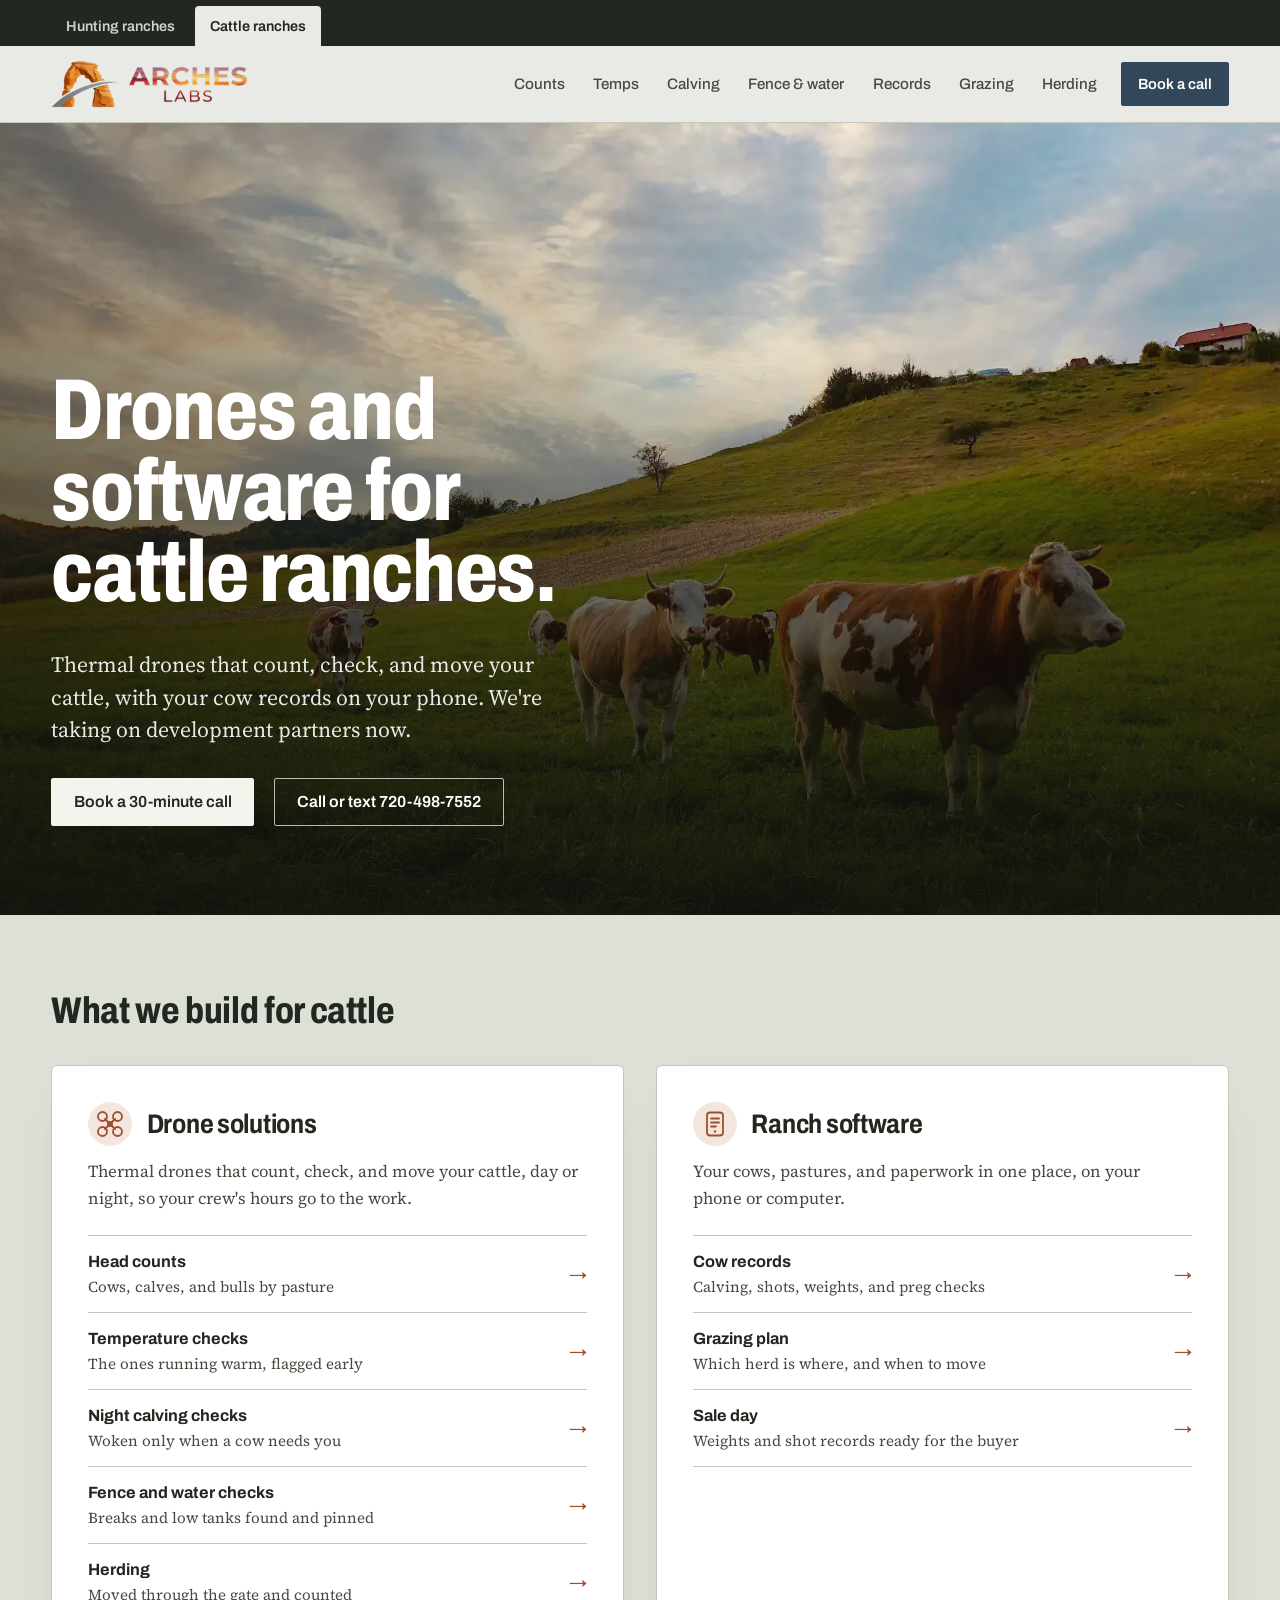
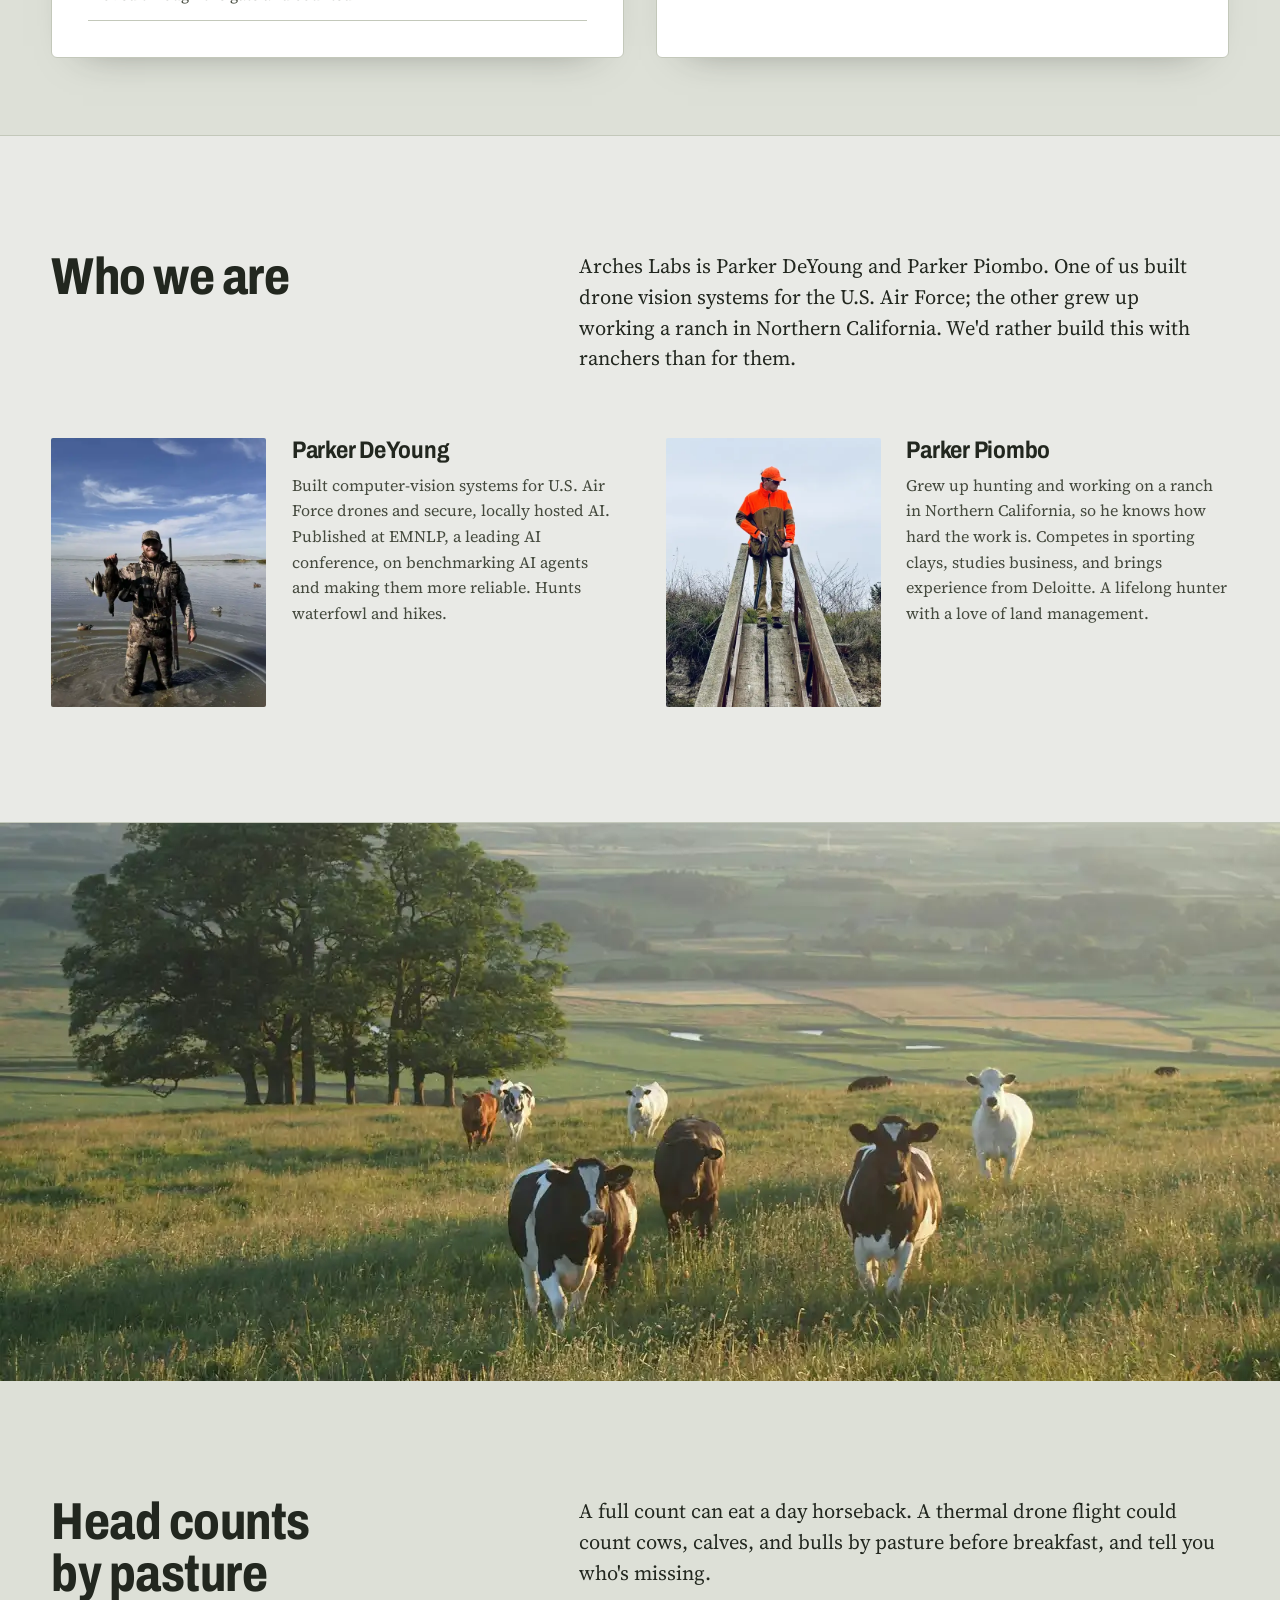
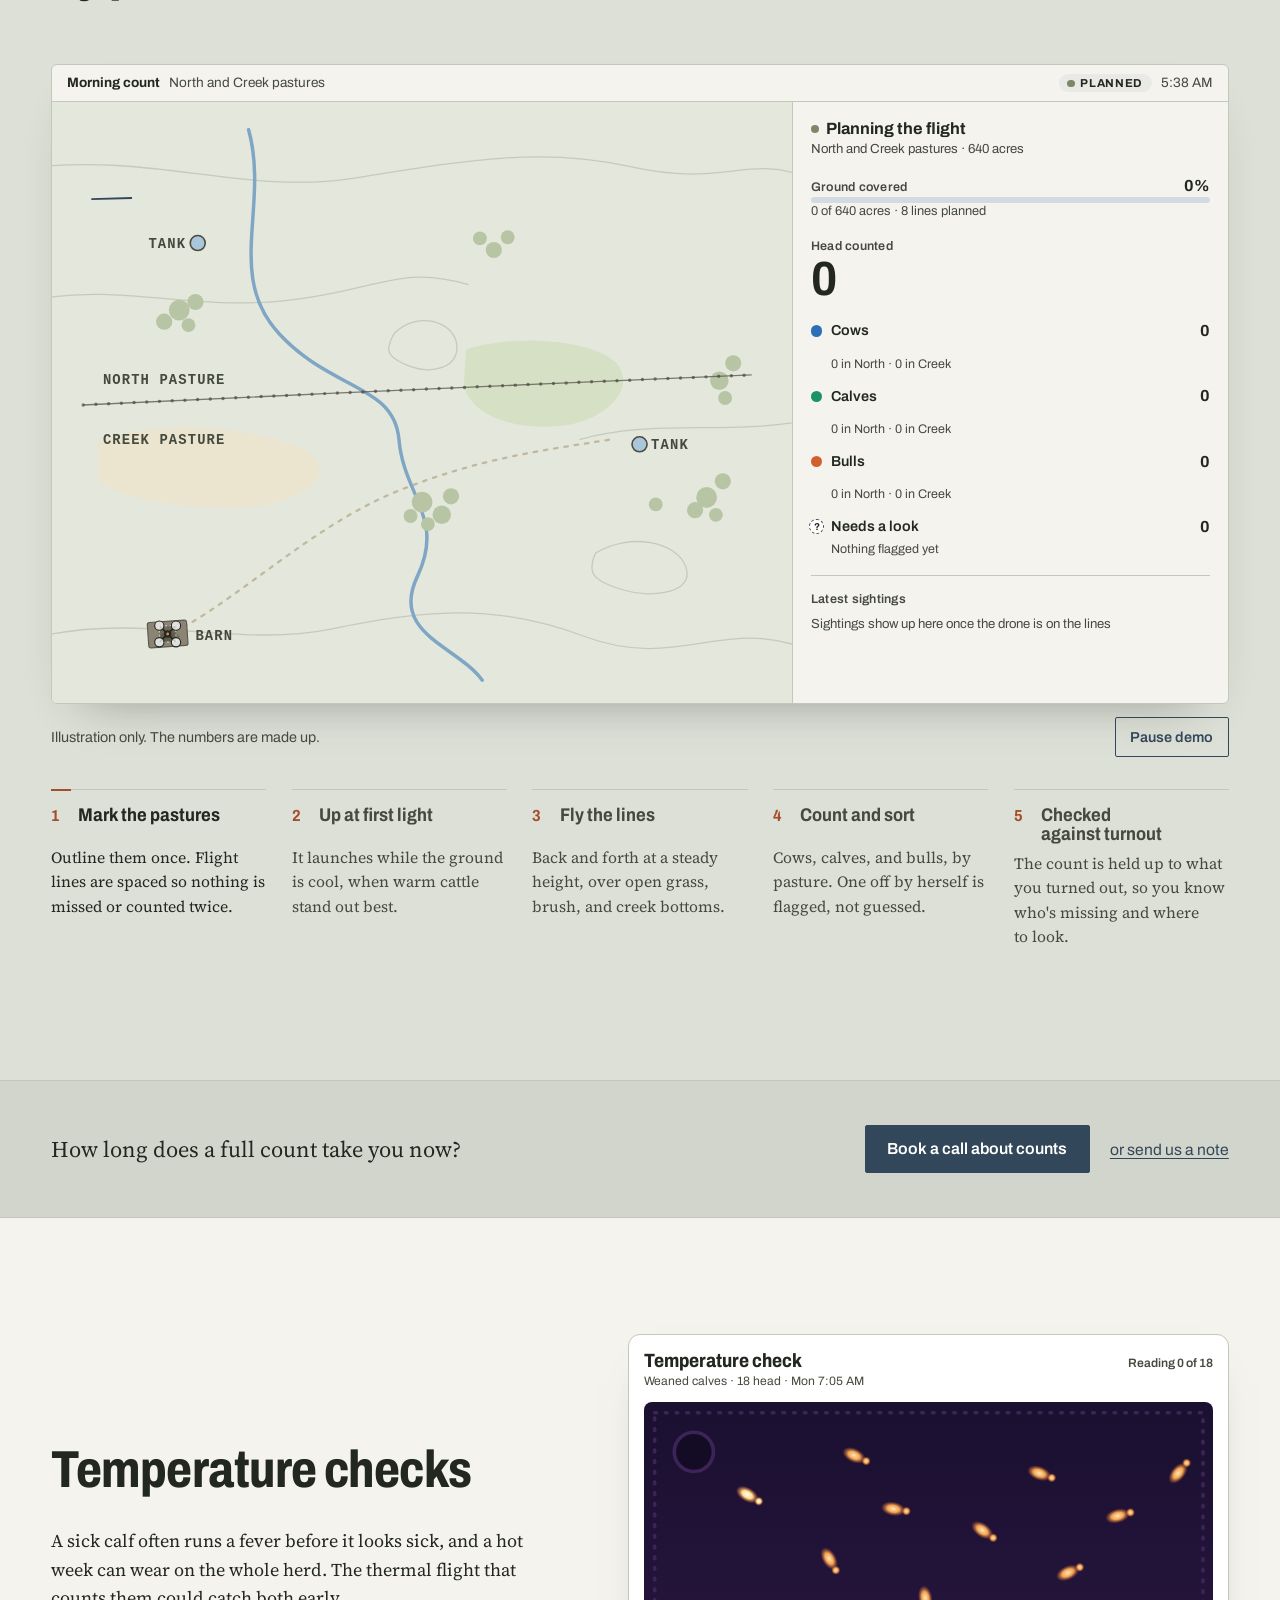
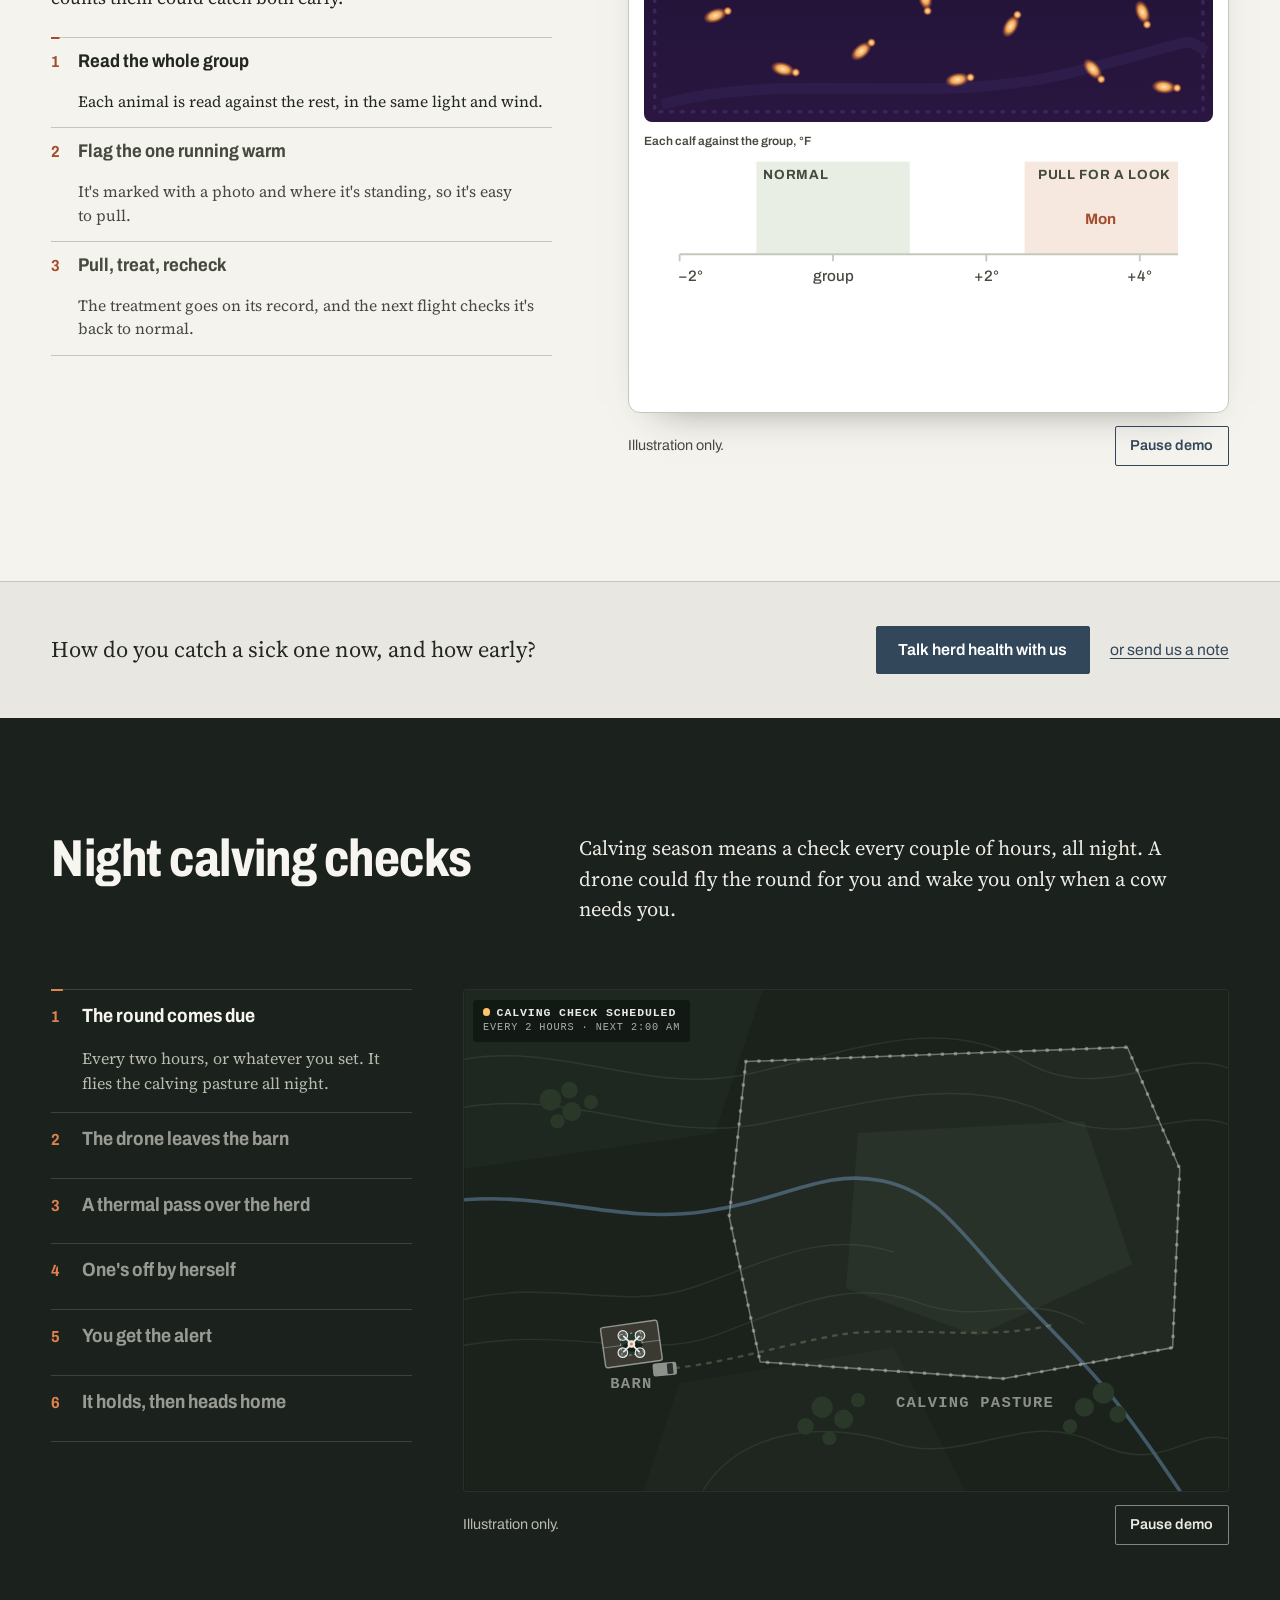
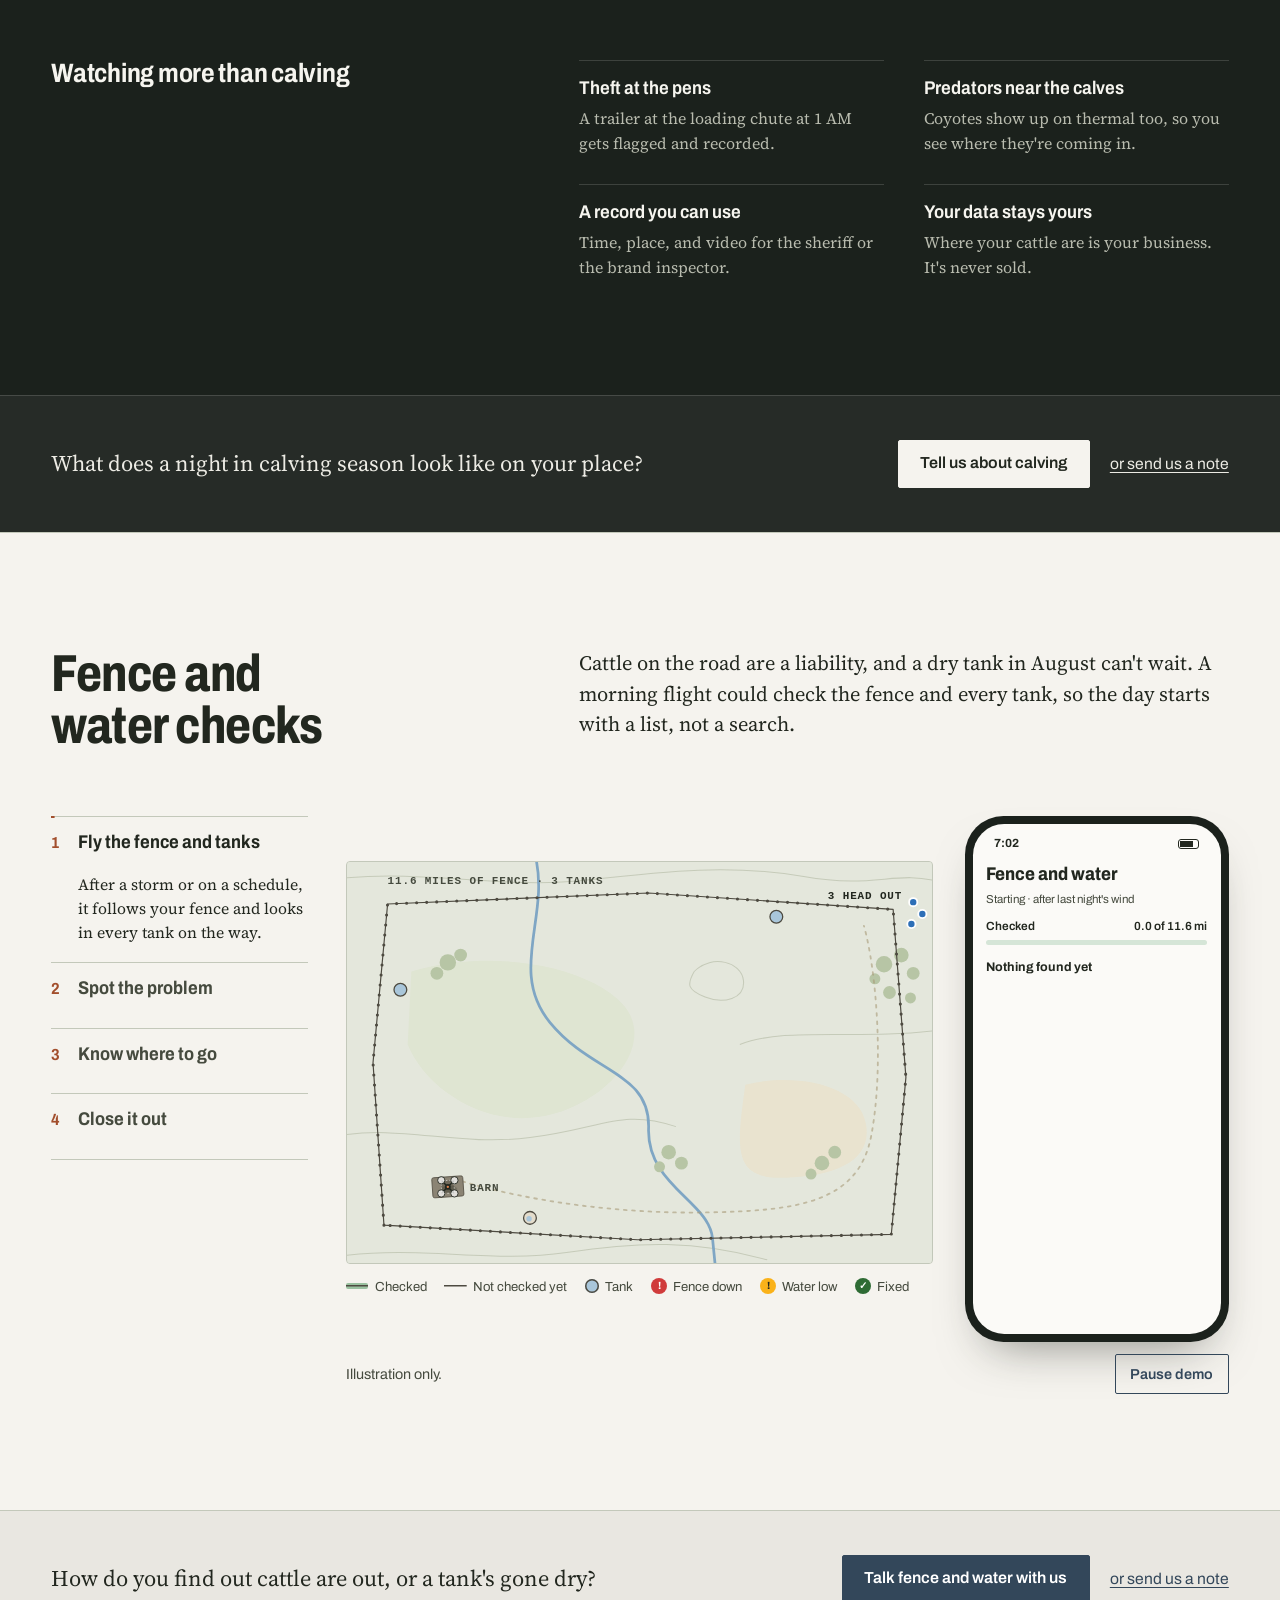
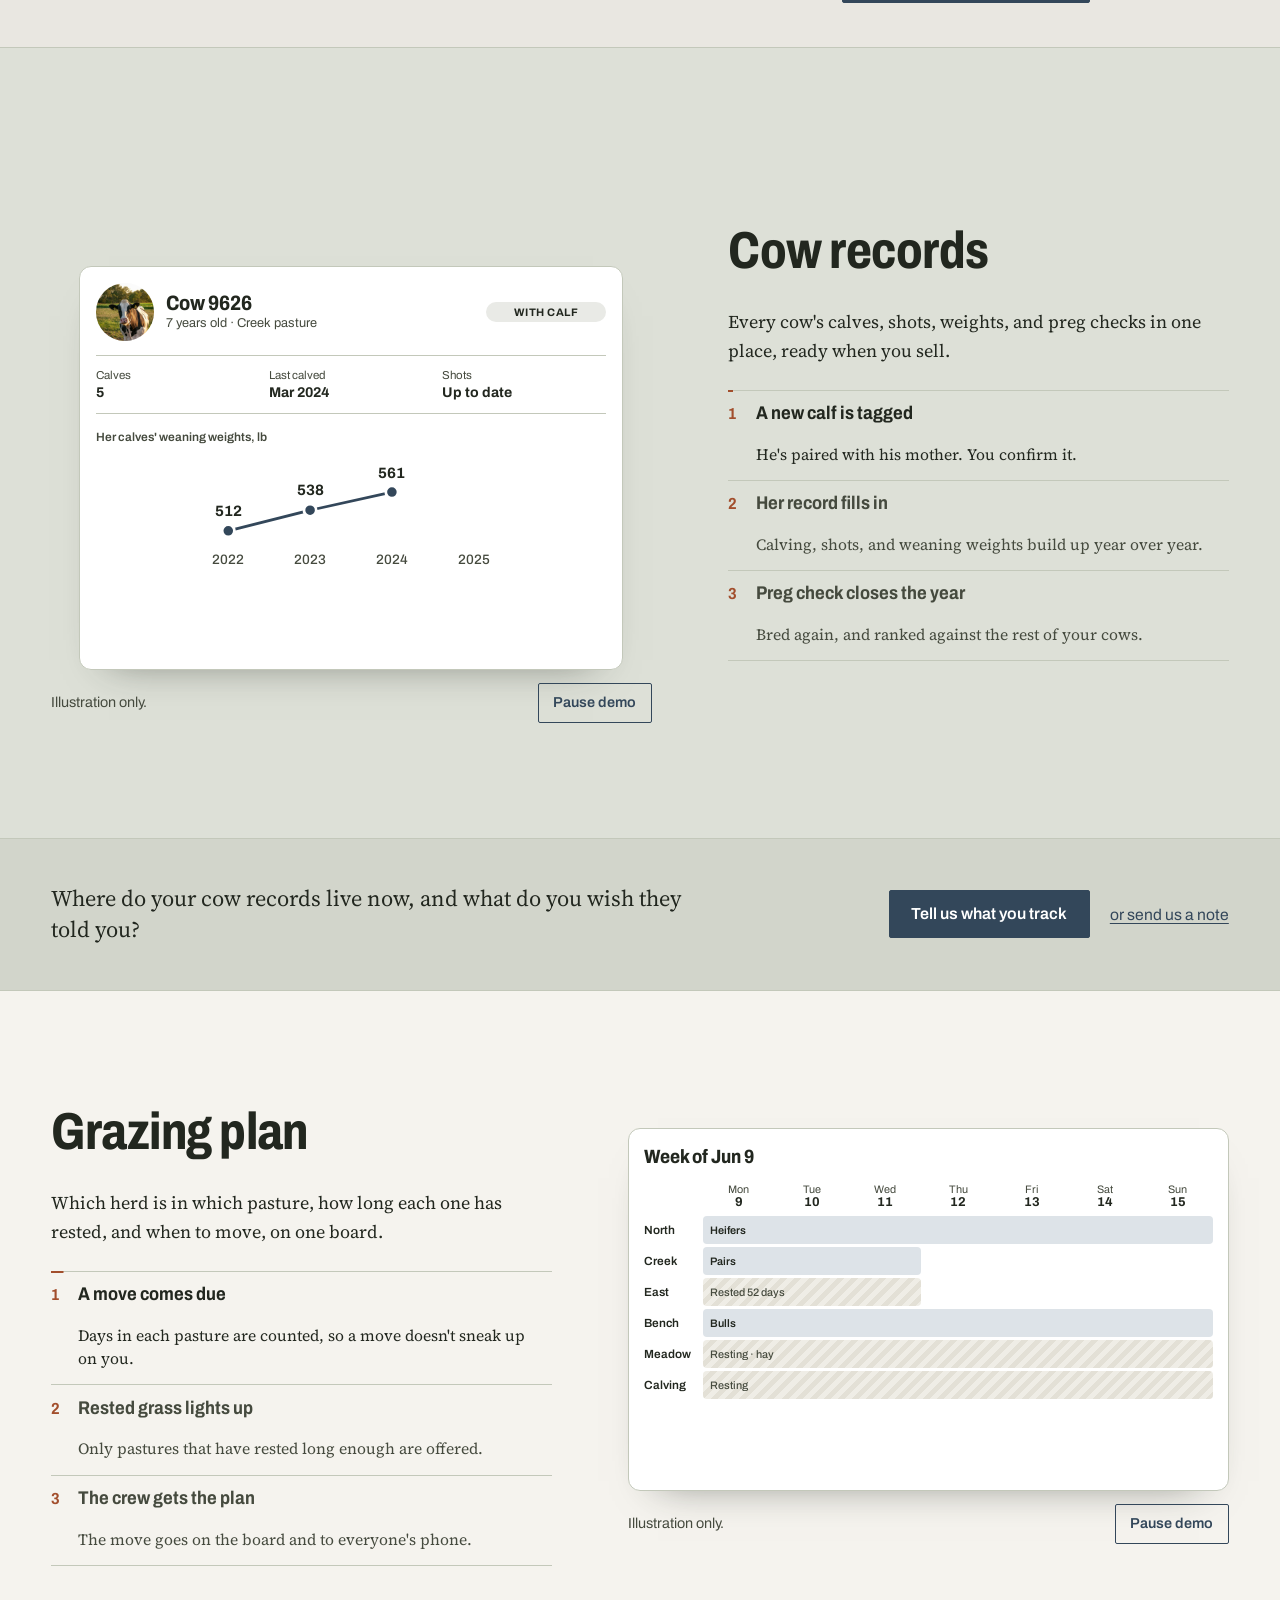
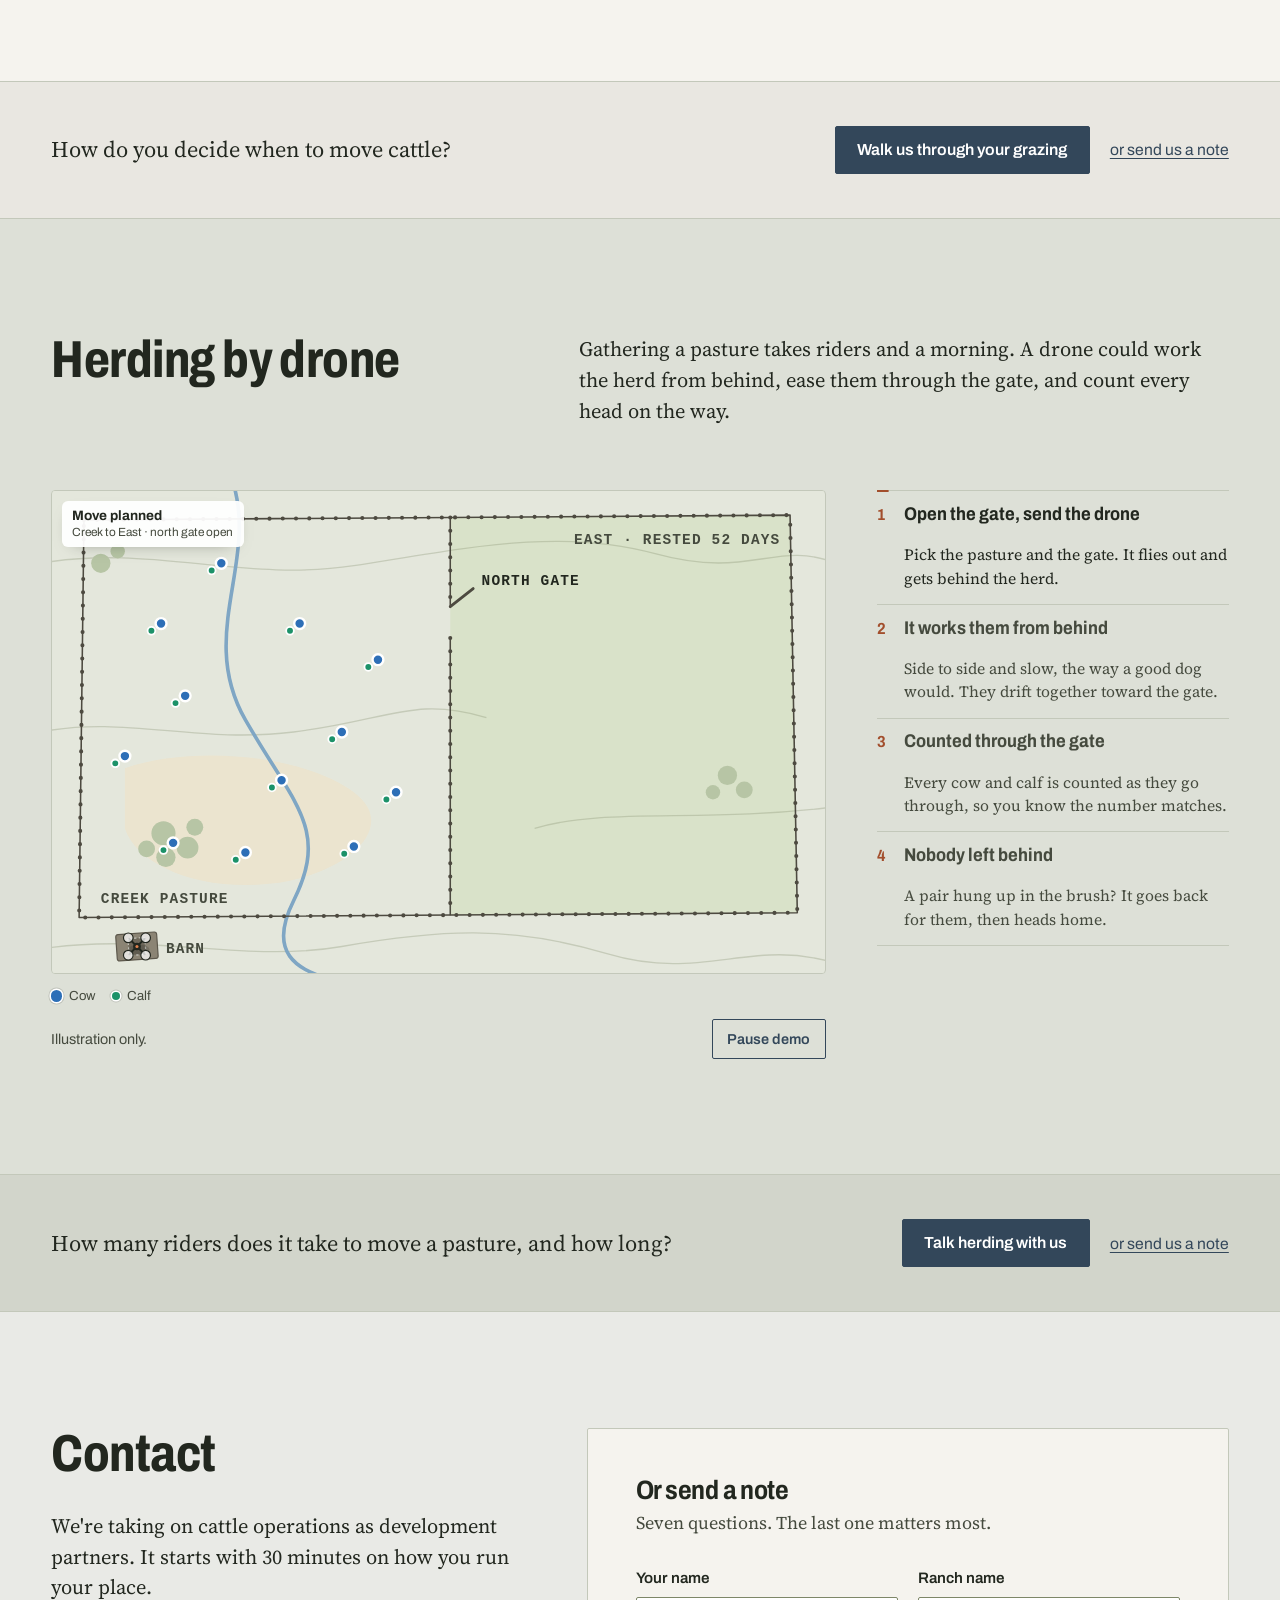
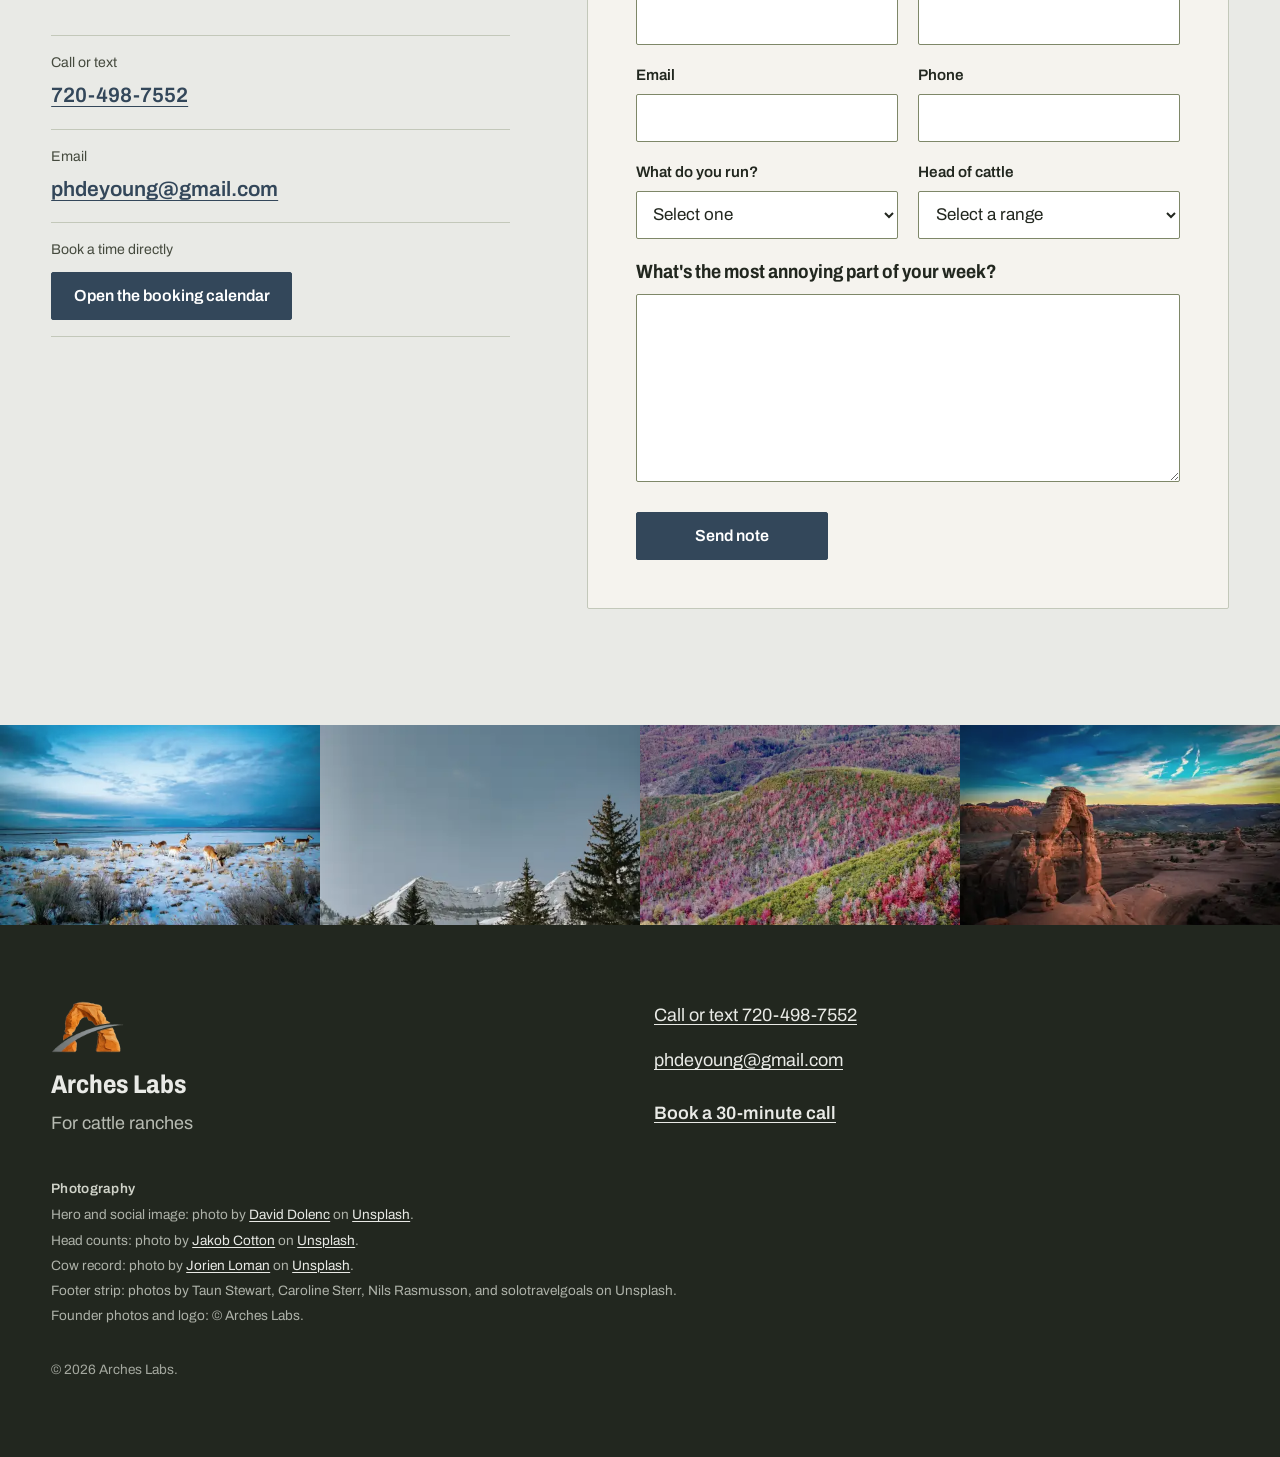
==== commit 25a94a9f: "Cattle page: temperature checks and herding demos, new cattle photos, drop cross-page links - Temper" ====
--- a/cattle/index.html
+++ b/cattle/index.html
@@ -20,7 +20,7 @@
 -->
 
 <title>Arches Labs — drones and software for cattle ranches</title>
-<meta name="description" content="Thermal drone head counts, night calving checks, fence and water checks, cow records, and grazing plans for cattle ranches. Now taking on development partners.">
+<meta name="description" content="Thermal drone head counts, temperature checks, night calving checks, fence and water checks, and herding, plus cow records and grazing plans for cattle ranches. Now taking on development partners.">
 
 <link rel="canonical" href="https://REPLACE_ME.example/cattle/">
 
@@ -28,17 +28,17 @@
 <meta property="og:type" content="website">
 <meta property="og:site_name" content="Arches Labs">
 <meta property="og:title" content="Drones and software for cattle ranches">
-<meta property="og:description" content="Head counts, night calving checks, fence and water checks, and cow records for cattle ranches. Now taking on development partners: book a 30-minute call.">
+<meta property="og:description" content="Head counts, temperature checks, calving checks, fence and water, and herding for cattle ranches. Now taking on development partners: book a 30-minute call.">
 <meta property="og:url" content="https://REPLACE_ME.example/cattle/">
 <meta property="og:image" content="https://REPLACE_ME.example/assets/img/cattle-og-cover.jpg">
 <meta property="og:image:width" content="1200">
 <meta property="og:image:height" content="630">
-<meta property="og:image:alt" content="A black-and-white cow with yellow ear tags looking straight at the camera in a green pasture at sunset.">
+<meta property="og:image:alt" content="Red-and-white cattle grazing a hillside pasture under a big evening sky.">
 <meta name="twitter:card" content="summary_large_image">
 <meta name="twitter:title" content="Drones and software for cattle ranches">
-<meta name="twitter:description" content="Head counts, night calving checks, fence and water checks, and cow records for cattle ranches. Now taking on development partners: book a 30-minute call.">
+<meta name="twitter:description" content="Head counts, temperature checks, calving checks, fence and water, and herding for cattle ranches. Now taking on development partners: book a 30-minute call.">
 <meta name="twitter:image" content="https://REPLACE_ME.example/assets/img/cattle-og-cover.jpg">
-<meta name="twitter:image:alt" content="A black-and-white cow with yellow ear tags looking straight at the camera in a green pasture at sunset.">
+<meta name="twitter:image:alt" content="Red-and-white cattle grazing a hillside pasture under a big evening sky.">
 
 <meta name="theme-color" content="#33475a">
 <link rel="icon" href="../assets/img/favicon-32.png" sizes="32x32" type="image/png">
@@ -87,13 +87,14 @@
         <img class="wordmark__text" src="../assets/img/logo-text.png" width="318" height="100" alt="">
       </picture>
     </a>
-    <nav class="site-nav" aria-label="Sections">
-      <a href="#about">About</a>
+    <nav class="site-nav site-nav--long" aria-label="Sections">
       <a href="#counts">Counts</a>
+      <a href="#temps">Temps</a>
       <a href="#calving">Calving</a>
       <a href="#fence-water">Fence &amp; water</a>
       <a href="#records">Records</a>
       <a href="#grazing">Grazing</a>
+      <a href="#herding">Herding</a>
     </nav>
     <a class="btn btn--primary btn--small btn--book" data-book data-topic="cattle-header"
        href="https://calendar.app.google/qBJynKzATiRonKVb9">
@@ -106,30 +107,30 @@
 
   <!-- ===================================================================
        1. HERO
-       Portrait photo: full-bleed behind the type on phones, beside it on wide
-       screens (.hero--side).
+       Full-bleed like the hunting page; the cows stand right of center, so the
+       headline sits over open grass (.hero--herd aims the crop on phones).
        =================================================================== -->
-  <section class="hero hero--side" aria-labelledby="hero-title">
+  <section class="hero hero--herd" aria-labelledby="hero-title">
     <picture class="hero__media">
       <source type="image/webp"
-              srcset="../assets/img/cattle-holstein-cow-640w.webp 640w,
-                      ../assets/img/cattle-holstein-cow-960w.webp 960w,
-                      ../assets/img/cattle-holstein-cow-1440w.webp 1440w"
-              sizes="(min-width: 64rem) 60vw, 100vw">
-      <img class="hero__img" src="../assets/img/cattle-holstein-cow-960w.jpg"
-           srcset="../assets/img/cattle-holstein-cow-640w.jpg 640w,
-                   ../assets/img/cattle-holstein-cow-960w.jpg 960w,
-                   ../assets/img/cattle-holstein-cow-1440w.jpg 1440w"
-           sizes="(min-width: 64rem) 60vw, 100vw" width="2223" height="3321"
+              srcset="../assets/img/cattle-hero-herd-640w.webp 640w,
+                      ../assets/img/cattle-hero-herd-1280w.webp 1280w,
+                      ../assets/img/cattle-hero-herd-1920w.webp 1920w"
+              sizes="100vw">
+      <img class="hero__img" src="../assets/img/cattle-hero-herd-1280w.jpg"
+           srcset="../assets/img/cattle-hero-herd-640w.jpg 640w,
+                   ../assets/img/cattle-hero-herd-1280w.jpg 1280w,
+                   ../assets/img/cattle-hero-herd-1920w.jpg 1920w"
+           sizes="100vw" width="3540" height="2654"
            fetchpriority="high" decoding="async"
-           alt="A black-and-white cow with yellow ear tags walking toward the camera across a green pasture in low evening light.">
+           alt="Red-and-white cattle with horns grazing a hillside pasture under a streaked evening sky, a farmhouse on the ridge behind them.">
     </picture>
 
     <div class="page hero__body">
       <h1 id="hero-title">Drones and software for cattle ranches.</h1>
       <p class="hero__lede">
-        Head counts, calving checks, and fence and water checks from the air, with your cow
-        records on your phone. We're taking on development partners now.
+        Thermal drones that count, check, and move your cattle, with your cow records on
+        your phone. We're taking on development partners now.
       </p>
       <div class="cta-row">
         <a class="btn btn--light btn--book" data-book data-topic="cattle-intro"
@@ -151,7 +152,7 @@
   <section class="section section--solutions" aria-labelledby="solutions-title">
     <div class="page">
       <h2 class="solutions__title" id="solutions-title">What we build for cattle</h2>
-      <div class="solutions__grid">
+      <div class="solutions__grid solutions__grid--uneven">
         <article class="solution">
           <div class="solution__top">
             <svg class="solution__icon" viewBox="0 0 44 44" aria-hidden="true" focusable="false">
@@ -165,11 +166,13 @@
             </svg>
             <h3>Drone solutions</h3>
           </div>
-          <p>Thermal drones that fly the checking rounds, day or night, so your crew's hours go to the work.</p>
+          <p>Thermal drones that count, check, and move your cattle, day or night, so your crew's hours go to the work.</p>
           <ul class="solution__list" role="list">
           <li><a href="#counts"><span class="solution__name">Head counts</span><span class="solution__what">Cows, calves, and bulls by pasture</span></a></li>
+          <li><a href="#temps"><span class="solution__name">Temperature checks</span><span class="solution__what">The ones running warm, flagged early</span></a></li>
           <li><a href="#calving"><span class="solution__name">Night calving checks</span><span class="solution__what">Woken only when a cow needs you</span></a></li>
           <li><a href="#fence-water"><span class="solution__name">Fence and water checks</span><span class="solution__what">Breaks and low tanks found and pinned</span></a></li>
+          <li><a href="#herding"><span class="solution__name">Herding</span><span class="solution__what">Moved through the gate and counted</span></a></li>
           </ul>
         </article>
         <article class="solution">
@@ -192,7 +195,6 @@
           </ul>
         </article>
       </div>
-      <p class="solutions__more"><a href="../">Run hunts too? See what we build for hunting ranches.</a></p>
     </div>
   </section>
 
@@ -270,7 +272,22 @@
        count. The panel's numbers must match the markers (the script recounts
        from them as it plays): 23 cows, 22 calves, 2 bulls, 1 flagged.
        =================================================================== -->
-  <section class="section section--counts" id="counts" aria-labelledby="counts-title">
+  <section class="section section--bleed section--counts" id="counts" aria-labelledby="counts-title">
+    <figure class="bleed">
+      <picture>
+        <source type="image/webp"
+                srcset="../assets/img/cattle-counts-herd-640w.webp 640w,
+                        ../assets/img/cattle-counts-herd-1280w.webp 1280w,
+                        ../assets/img/cattle-counts-herd-1920w.webp 1920w"
+                sizes="100vw">
+        <img src="../assets/img/cattle-counts-herd-1280w.jpg"
+             srcset="../assets/img/cattle-counts-herd-640w.jpg 640w,
+                     ../assets/img/cattle-counts-herd-1280w.jpg 1280w,
+                     ../assets/img/cattle-counts-herd-1920w.jpg 1920w"
+             sizes="100vw" width="3200" height="2400" loading="lazy" decoding="async"
+             alt="A mixed herd of black, brown, and white cattle walking uphill toward the camera through tall grass in evening light, farmland stretching to the horizon.">
+      </picture>
+    </figure>
     <div class="page split">
       <h2 id="counts-title">Head counts by pasture</h2>
       <div class="split__body">
@@ -595,6 +612,161 @@
             Book a call about counts
           </a>
           <a class="link-note" data-topic="counts" href="#contact">or send us a note</a>
+        </div>
+      </div>
+    </div>
+  </section>
+
+  <!-- ===================================================================
+       3b. TEMPERATURE CHECKS
+       Demo is HTML + SVG (a thermal pass over 18 weaned calves and a dot plot
+       of each one against the group), the "temps" scene in assets/js/demos.js.
+       Each .tc-a calf pairs with the .tc-dot in the same position in its list.
+       With JS off it shows the finished check: all read, one flagged, Thursday's
+       recheck back in the normal band.
+       =================================================================== -->
+  <section class="section feature feature--flip section--temps" id="temps" aria-labelledby="temps-title">
+    <div class="page feature__grid" data-demo="temps">
+      <figure class="feature__demo">
+        <div class="temp" role="img" aria-label="Illustration of a temperature check on 18 weaned calves. A thermal pass reads each calf against the rest of the group. One calf by the water tank reads 3.1 degrees warmer than the group and is flagged with a photo and where it's standing. It's pulled and treated, and Thursday's flight finds it back in line with the group.">
+          <div class="temp__top">
+            <span class="temp__title">Temperature check <span class="temp__sub">Weaned calves · 18 head · Mon 7:05 AM</span></span>
+            <span class="temp__read" data-el="read">18 read · heat load low</span>
+          </div>
+          <svg class="temp__view" viewBox="0 0 320 180" focusable="false">
+            <defs>
+              <linearGradient id="tc-ir" x1="0" y1="0" x2="0" y2="1">
+                <stop offset="0" stop-color="#1a1030"/>
+                <stop offset="1" stop-color="#2a1640"/>
+              </linearGradient>
+              <radialGradient id="tc-heat">
+                <stop offset="0" stop-color="#ffe9b8"/>
+                <stop offset="0.5" stop-color="#f0a250"/>
+                <stop offset="1" stop-color="#c2552a" stop-opacity="0"/>
+              </radialGradient>
+              <radialGradient id="tc-hot">
+                <stop offset="0" stop-color="#ffffff"/>
+                <stop offset="0.45" stop-color="#ffe08a"/>
+                <stop offset="1" stop-color="#ff6a2f" stop-opacity="0"/>
+              </radialGradient>
+              <linearGradient id="tc-scan" x1="0" y1="0" x2="1" y2="0">
+                <stop offset="0" stop-color="#ffd9a0" stop-opacity="0"/>
+                <stop offset="1" stop-color="#ffd9a0" stop-opacity="0.22"/>
+              </linearGradient>
+            </defs>
+            <!-- the cold ground: fence, water tank, a worn track -->
+            <rect width="320" height="180" fill="url(#tc-ir)"/>
+            <path d="M6 6H314V174H6Z" fill="none" stroke="#3d2458" stroke-width="2" stroke-dasharray="1 5" stroke-linecap="round"/>
+            <path d="M10 170C80 150 160 172 240 152S300 132 316 140" fill="none" stroke="#2e1d4a" stroke-width="6"/>
+            <circle cx="28" cy="28" r="11" fill="#140c24" stroke="#3d2458" stroke-width="2"/>
+            <g data-el="herd">
+                  <g class="tc-a is-flagged" data-el="warm" transform="translate(58 52)"><g transform="rotate(30)"><ellipse rx="7" ry="4" fill="url(#tc-hot)"/><circle cx="7.5" r="2.6" fill="url(#tc-hot)"/></g><rect class="tc-box" x="-11" y="-11" width="22" height="22" rx="1"/><g class="tc-tag"><rect x="12" y="-21" width="40" height="13" rx="2"/><text x="15.5" y="-11.5">+3.1°F</text></g></g>
+                  <g class="tc-a" transform="translate(40 120)"><g transform="rotate(-20)"><ellipse rx="7" ry="4" fill="url(#tc-heat)"/><circle cx="7.5" r="2.6" fill="url(#tc-heat)"/></g><rect class="tc-box" x="-11" y="-11" width="22" height="22" rx="1"/></g>
+                  <g class="tc-a" transform="translate(78 150)"><g transform="rotate(15)"><ellipse rx="7" ry="4" fill="url(#tc-heat)"/><circle cx="7.5" r="2.6" fill="url(#tc-heat)"/></g><rect class="tc-box" x="-11" y="-11" width="22" height="22" rx="1"/></g>
+                  <g class="tc-a" transform="translate(104 88)"><g transform="rotate(60)"><ellipse rx="7" ry="4" fill="url(#tc-heat)"/><circle cx="7.5" r="2.6" fill="url(#tc-heat)"/></g><rect class="tc-box" x="-11" y="-11" width="22" height="22" rx="1"/></g>
+                  <g class="tc-a" transform="translate(122 140)"><g transform="rotate(-40)"><ellipse rx="7" ry="4" fill="url(#tc-heat)"/><circle cx="7.5" r="2.6" fill="url(#tc-heat)"/></g><rect class="tc-box" x="-11" y="-11" width="22" height="22" rx="1"/></g>
+                  <g class="tc-a" transform="translate(140 60)"><g transform="rotate(10)"><ellipse rx="7" ry="4" fill="url(#tc-heat)"/><circle cx="7.5" r="2.6" fill="url(#tc-heat)"/></g><rect class="tc-box" x="-11" y="-11" width="22" height="22" rx="1"/></g>
+                  <g class="tc-a" transform="translate(158 110)"><g transform="rotate(80)"><ellipse rx="7" ry="4" fill="url(#tc-heat)"/><circle cx="7.5" r="2.6" fill="url(#tc-heat)"/></g><rect class="tc-box" x="-11" y="-11" width="22" height="22" rx="1"/></g>
+                  <g class="tc-a" transform="translate(176 156)"><g transform="rotate(-10)"><ellipse rx="7" ry="4" fill="url(#tc-heat)"/><circle cx="7.5" r="2.6" fill="url(#tc-heat)"/></g><rect class="tc-box" x="-11" y="-11" width="22" height="22" rx="1"/></g>
+                  <g class="tc-a" transform="translate(190 72)"><g transform="rotate(35)"><ellipse rx="7" ry="4" fill="url(#tc-heat)"/><circle cx="7.5" r="2.6" fill="url(#tc-heat)"/></g><rect class="tc-box" x="-11" y="-11" width="22" height="22" rx="1"/></g>
+                  <g class="tc-a" transform="translate(206 126)"><g transform="rotate(-60)"><ellipse rx="7" ry="4" fill="url(#tc-heat)"/><circle cx="7.5" r="2.6" fill="url(#tc-heat)"/></g><rect class="tc-box" x="-11" y="-11" width="22" height="22" rx="1"/></g>
+                  <g class="tc-a" transform="translate(222 40)"><g transform="rotate(20)"><ellipse rx="7" ry="4" fill="url(#tc-heat)"/><circle cx="7.5" r="2.6" fill="url(#tc-heat)"/></g><rect class="tc-box" x="-11" y="-11" width="22" height="22" rx="1"/></g>
+                  <g class="tc-a" transform="translate(238 96)"><g transform="rotate(-25)"><ellipse rx="7" ry="4" fill="url(#tc-heat)"/><circle cx="7.5" r="2.6" fill="url(#tc-heat)"/></g><rect class="tc-box" x="-11" y="-11" width="22" height="22" rx="1"/></g>
+                  <g class="tc-a" transform="translate(252 150)"><g transform="rotate(50)"><ellipse rx="7" ry="4" fill="url(#tc-heat)"/><circle cx="7.5" r="2.6" fill="url(#tc-heat)"/></g><rect class="tc-box" x="-11" y="-11" width="22" height="22" rx="1"/></g>
+                  <g class="tc-a" transform="translate(266 64)"><g transform="rotate(-15)"><ellipse rx="7" ry="4" fill="url(#tc-heat)"/><circle cx="7.5" r="2.6" fill="url(#tc-heat)"/></g><rect class="tc-box" x="-11" y="-11" width="22" height="22" rx="1"/></g>
+                  <g class="tc-a" transform="translate(280 118)"><g transform="rotate(70)"><ellipse rx="7" ry="4" fill="url(#tc-heat)"/><circle cx="7.5" r="2.6" fill="url(#tc-heat)"/></g><rect class="tc-box" x="-11" y="-11" width="22" height="22" rx="1"/></g>
+                  <g class="tc-a" transform="translate(292 160)"><g transform="rotate(5)"><ellipse rx="7" ry="4" fill="url(#tc-heat)"/><circle cx="7.5" r="2.6" fill="url(#tc-heat)"/></g><rect class="tc-box" x="-11" y="-11" width="22" height="22" rx="1"/></g>
+                  <g class="tc-a" transform="translate(300 40)"><g transform="rotate(-50)"><ellipse rx="7" ry="4" fill="url(#tc-heat)"/><circle cx="7.5" r="2.6" fill="url(#tc-heat)"/></g><rect class="tc-box" x="-11" y="-11" width="22" height="22" rx="1"/></g>
+                  <g class="tc-a" transform="translate(118 30)"><g transform="rotate(25)"><ellipse rx="7" ry="4" fill="url(#tc-heat)"/><circle cx="7.5" r="2.6" fill="url(#tc-heat)"/></g><rect class="tc-box" x="-11" y="-11" width="22" height="22" rx="1"/></g>
+            </g>
+            <g data-el="scan" opacity="0">
+              <rect x="-26" width="26" height="180" fill="url(#tc-scan)"/>
+              <rect x="-1" width="2" height="180" fill="#ffd9a0" opacity="0.8"/>
+            </g>
+          </svg>
+          <div class="temp__chart">
+            <p class="rec__label">Each calf against the group, °F</p>
+            <svg viewBox="0 0 320 80" focusable="false">
+              <rect x="63.1" y="6" width="86.2" height="52" fill="#e8eee3"/>
+              <rect x="213.8" y="6" width="86.2" height="52" fill="#f6e7df"/>
+              <text class="temp__zone" x="67.1" y="16">Normal</text>
+              <text class="temp__zone" x="296" y="16" text-anchor="end">Pull for a look</text>
+              <g class="temp__axis">
+                <line x1="20" y1="58" x2="300" y2="58" stroke="#c3c8ba"/>
+                <g stroke="#c3c8ba"><line x1="20.0" y1="58" x2="20.0" y2="62"/><line x1="106.2" y1="58" x2="106.2" y2="62"/><line x1="192.3" y1="58" x2="192.3" y2="62"/><line x1="278.5" y1="58" x2="278.5" y2="62"/></g>
+                <text x="26.0" y="73">−2°</text><text x="106.2" y="73">group</text><text x="192.3" y="73">+2°</text><text x="278.5" y="73">+4°</text>
+              </g>
+              <g data-el="dots">
+                <circle class="tc-dot tc-dot--warm" cx="239.7" cy="38" r="4.2"/>
+                <circle class="tc-dot" cx="88.9" cy="33" r="3.4"/>
+                <circle class="tc-dot" cx="114.8" cy="33" r="3.4"/>
+                <circle class="tc-dot" cx="71.7" cy="43" r="3.4"/>
+                <circle class="tc-dot" cx="127.7" cy="43" r="3.4"/>
+                <circle class="tc-dot" cx="106.2" cy="33" r="3.4"/>
+                <circle class="tc-dot" cx="93.2" cy="43" r="3.4"/>
+                <circle class="tc-dot" cx="144.9" cy="43" r="3.4"/>
+                <circle class="tc-dot" cx="58.8" cy="33" r="3.4"/>
+                <circle class="tc-dot" cx="119.1" cy="43" r="3.4"/>
+                <circle class="tc-dot" cx="84.6" cy="43" r="3.4"/>
+                <circle class="tc-dot" cx="157.8" cy="33" r="3.4"/>
+                <circle class="tc-dot" cx="101.8" cy="43" r="3.4"/>
+                <circle class="tc-dot" cx="123.4" cy="33" r="3.4"/>
+                <circle class="tc-dot" cx="80.3" cy="33" r="3.4"/>
+                <circle class="tc-dot" cx="110.5" cy="43" r="3.4"/>
+                <circle class="tc-dot" cx="136.3" cy="33" r="3.4"/>
+                <circle class="tc-dot" cx="97.5" cy="33" r="3.4"/>
+              </g>
+              <text class="temp__note" x="247.7" y="41" fill="#a24e2c">Mon</text>
+              <g class="temp__recheck" data-el="recheck">
+                <path d="M235.7 33C209.5 4 149.2 4 128.4 16" fill="none" stroke="#2e6b34" stroke-width="1.2" stroke-dasharray="3 3"/>
+                <circle cx="123.4" cy="20" r="3.8" fill="#fff" stroke="#2e6b34" stroke-width="2"/>
+                <text class="temp__note" x="116.4" y="23" text-anchor="end" fill="#2e6b34">Thu</text>
+              </g>
+            </svg>
+          </div>
+          <div class="rec__harvest" data-el="flag">
+            <span class="rec__harvest-title">Pull for a look: 1 calf running 3.1°F warm</span>
+            <span class="temp__flag-text">By the water tank, northwest corner. Photo attached.</span>
+            <span class="rec__chips"><span data-el="chip1">Tag 2214 treated 8:20 AM</span><span data-el="chip2">Thursday: back with the group ✓</span></span>
+          </div>
+        </div>
+        <figcaption class="demo__caption">
+          <span>Illustration only.</span>
+          <button type="button" class="demo__toggle" data-el="toggle" hidden>Pause</button>
+        </figcaption>
+      </figure>
+      <div class="feature__body">
+        <h2 id="temps-title">Temperature checks</h2>
+        <p>
+          A sick calf often runs a fever before it looks sick, and a hot week can wear on the
+          whole herd. The thermal flight that counts them could catch both early.
+        </p>
+        <ol class="demo__steps" role="list">
+          <li class="demo__step">
+            <h3 class="demo__title"><span class="demo__num">1</span> Read the whole group</h3>
+            <p>Each animal is read against the rest, in the same light and wind.</p>
+          </li>
+          <li class="demo__step">
+            <h3 class="demo__title"><span class="demo__num">2</span> Flag the one running warm</h3>
+            <p>It's marked with a photo and where it's standing, so it's easy to pull.</p>
+          </li>
+          <li class="demo__step">
+            <h3 class="demo__title"><span class="demo__num">3</span> Pull, treat, recheck</h3>
+            <p>The treatment goes on its record, and the next flight checks it's back to normal.</p>
+          </li>
+        </ol>
+      </div>
+    </div>
+
+    <div class="ask">
+      <div class="page ask__inner">
+        <p class="ask__q">How do you catch a sick one now, and how early?</p>
+        <div class="ask__actions">
+          <a class="btn btn--primary btn--book" data-book data-topic="temps"
+             href="https://calendar.app.google/qBJynKzATiRonKVb9">
+            Talk herd health with us
+          </a>
+          <a class="link-note" data-topic="temps" href="#contact">or send us a note</a>
         </div>
       </div>
     </div>
@@ -1364,6 +1536,156 @@
   </section>
 
   <!-- ===================================================================
+       7b. HERDING
+       The drone moves the pairs from the grazing board above (Creek to East,
+       north gate). Map SVG + status + "move done" card, the "herding" scene in
+       assets/js/demos.js. Each .hd-pair (cow + calf) sits at its end spot in
+       the East pasture (the no-JS frame) and carries its start spot in
+       data-from; data-stray marks the pair hung up in the brush.
+       =================================================================== -->
+  <section class="section section--herding" id="herding" aria-labelledby="herding-title">
+    <div class="page split">
+      <h2 id="herding-title">Herding by drone</h2>
+      <div class="split__body">
+        <p class="lede">
+          Gathering a pasture takes riders and a morning. A drone could work the herd from
+          behind, ease them through the gate, and count every head on the way.
+        </p>
+      </div>
+    </div>
+
+    <div class="page herd" data-demo="herding">
+      <figure class="herd__stage">
+        <div class="herd__map">
+          <svg viewBox="0 0 640 400" role="img" aria-labelledby="herding-svg-title" focusable="false">
+            <title id="herding-svg-title">Illustrated map of a drone moving cattle. Twelve cow-calf pairs are spread across the Creek pasture. A drone flies out from the barn, gets behind them, and works side to side until they bunch toward the open north gate. It counts every cow and calf through the gate into the East pasture, goes back for one pair hung up in the brush, and flies home once all 24 head are through.</title>
+            <!-- ground: the east pasture has rested, so it's greener -->
+            <rect width="640" height="400" fill="#e4e7dc"/>
+            <path d="M330 22L612 20L618 350L330 352Z" fill="#d5e0c2" opacity="0.7"/>
+            <path d="M60 230C120 210 210 220 250 250S240 320 180 326 70 310 60 280Z" fill="#ebe4cf"/>
+            <g fill="none" stroke="#7e8768" stroke-opacity="0.3" stroke-width="1.1">
+              <path d="M-10 60C80 44 160 76 250 62S420 30 500 52 600 40 650 60"/>
+              <path d="M-10 200C60 186 120 210 200 200S300 170 360 188"/>
+              <path d="M400 280C460 262 540 276 650 262"/>
+              <path d="M-10 380C80 366 160 392 240 378S380 360 460 384 580 370 650 392"/>
+            </g>
+            <path d="M150 -6C170 60 120 120 160 190S230 280 200 340 230 400 236 410" fill="none" stroke="#7fa6c4" stroke-width="3" stroke-linecap="round"/>
+            <g fill="#b7c5a5">
+              <circle cx="92" cy="284" r="10"/><circle cx="112" cy="296" r="9"/><circle cx="94" cy="304" r="8"/><circle cx="118" cy="279" r="7"/><circle cx="78" cy="297" r="7"/>
+              <circle cx="560" cy="236" r="8"/><circle cx="574" cy="248" r="7"/><circle cx="548" cy="250" r="6"/>
+              <circle cx="40" cy="60" r="8"/><circle cx="54" cy="50" r="6"/>
+            </g>
+
+            <!-- fences: the perimeter, and the cross fence with the north gate open -->
+            <path d="M26 24L612 20L618 350L22 354Z" fill="none" stroke="#4d4a40" stroke-width="1.3" stroke-linejoin="round"/>
+            <path d="M26 24L612 20L618 350L22 354Z" fill="none" stroke="#4d4a40" stroke-width="3.4" stroke-linecap="round" stroke-dasharray="0 11"/>
+            <path d="M330 22V96M330 122V352" fill="none" stroke="#4d4a40" stroke-width="1.3"/>
+            <path d="M330 22V96M330 122V352" fill="none" stroke="#4d4a40" stroke-width="3.4" stroke-linecap="round" stroke-dasharray="0 11"/>
+            <path d="M330 96L349 81" stroke="#4d4a40" stroke-width="2.4" stroke-linecap="round"/>
+            <text class="fd-label fd-label--pin" x="356" y="78">NORTH GATE</text>
+            <text class="fd-label" x="40" y="342">CREEK PASTURE</text>
+            <text class="fd-label" x="604" y="44" text-anchor="end">EAST · RESTED 52 DAYS</text>
+
+            <!-- barn + dock -->
+            <g transform="translate(70 378) rotate(-4)">
+              <rect x="-17" y="-11" width="34" height="22" rx="2" fill="#8b8474" stroke="#5d584c" stroke-width="1"/>
+              <rect x="-7" y="-7" width="14" height="14" rx="1" fill="#6f695b" stroke="#e9eae6" stroke-opacity="0.7" stroke-dasharray="2 2"/>
+            </g>
+            <circle data-el="dockRing" cx="70" cy="378" r="12" fill="none" stroke="#33475a" stroke-width="1.5" opacity="0"/>
+            <text class="fd-label" x="94" y="383">BARN</text>
+
+            <!-- the pairs (cow + calf) -->
+            <g data-el="herd">
+                  <g class="hd-pair" data-from="270 140" transform="translate(380 150)"><circle cx="-8" cy="6" r="3.2" fill="#1c9269" stroke="#fff" stroke-width="1.5"/><circle r="4.5" fill="#2d6fb7" stroke="#fff" stroke-width="2"/></g>
+                  <g class="hd-pair" data-from="240 200" transform="translate(420 110)"><circle cx="-8" cy="6" r="3.2" fill="#1c9269" stroke="#fff" stroke-width="1.5"/><circle r="4.5" fill="#2d6fb7" stroke="#fff" stroke-width="2"/></g>
+                  <g class="hd-pair" data-from="285 250" transform="translate(470 80)"><circle cx="-8" cy="6" r="3.2" fill="#1c9269" stroke="#fff" stroke-width="1.5"/><circle r="4.5" fill="#2d6fb7" stroke="#fff" stroke-width="2"/></g>
+                  <g class="hd-pair" data-from="205 110" transform="translate(520 120)"><circle cx="-8" cy="6" r="3.2" fill="#1c9269" stroke="#fff" stroke-width="1.5"/><circle r="4.5" fill="#2d6fb7" stroke="#fff" stroke-width="2"/></g>
+                  <g class="hd-pair" data-from="190 240" transform="translate(570 90)"><circle cx="-8" cy="6" r="3.2" fill="#1c9269" stroke="#fff" stroke-width="1.5"/><circle r="4.5" fill="#2d6fb7" stroke="#fff" stroke-width="2"/></g>
+                  <g class="hd-pair" data-from="250 295" transform="translate(400 210)"><circle cx="-8" cy="6" r="3.2" fill="#1c9269" stroke="#fff" stroke-width="1.5"/><circle r="4.5" fill="#2d6fb7" stroke="#fff" stroke-width="2"/></g>
+                  <g class="hd-pair" data-from="110 170" transform="translate(460 170)"><circle cx="-8" cy="6" r="3.2" fill="#1c9269" stroke="#fff" stroke-width="1.5"/><circle r="4.5" fill="#2d6fb7" stroke="#fff" stroke-width="2"/></g>
+                  <g class="hd-pair" data-from="90 110" transform="translate(520 200)"><circle cx="-8" cy="6" r="3.2" fill="#1c9269" stroke="#fff" stroke-width="1.5"/><circle r="4.5" fill="#2d6fb7" stroke="#fff" stroke-width="2"/></g>
+                  <g class="hd-pair" data-from="160 300" transform="translate(580 180)"><circle cx="-8" cy="6" r="3.2" fill="#1c9269" stroke="#fff" stroke-width="1.5"/><circle r="4.5" fill="#2d6fb7" stroke="#fff" stroke-width="2"/></g>
+                  <g class="hd-pair" data-from="60 220" transform="translate(440 260)"><circle cx="-8" cy="6" r="3.2" fill="#1c9269" stroke="#fff" stroke-width="1.5"/><circle r="4.5" fill="#2d6fb7" stroke="#fff" stroke-width="2"/></g>
+                  <g class="hd-pair" data-from="140 60" transform="translate(500 280)"><circle cx="-8" cy="6" r="3.2" fill="#1c9269" stroke="#fff" stroke-width="1.5"/><circle r="4.5" fill="#2d6fb7" stroke="#fff" stroke-width="2"/></g>
+                  <g class="hd-pair" data-from="100 292" data-stray transform="translate(560 300)"><circle cx="-8" cy="6" r="3.2" fill="#1c9269" stroke="#fff" stroke-width="1.5"/><circle r="4.5" fill="#2d6fb7" stroke="#fff" stroke-width="2"/></g>
+            </g>
+
+            <!-- the drone, and the push it gives them while it works -->
+            <circle data-el="push" cx="70" cy="378" r="12" fill="none" stroke="#33475a" stroke-width="1.2" opacity="0"/>
+            <g data-el="drone" transform="translate(70 378)">
+              <ellipse data-el="droneShadow" cx="2" cy="3" rx="11" ry="5" fill="#22271f" opacity="0.2"/>
+              <g stroke="#22271f" stroke-width="2" stroke-linecap="round">
+                <line x1="-8" y1="-8" x2="8" y2="8"/><line x1="8" y1="-8" x2="-8" y2="8"/>
+              </g>
+              <g fill="#fff" fill-opacity="0.75" stroke="#22271f" stroke-width="1.2">
+                <circle cx="-9" cy="-9" r="5"/><circle cx="9" cy="-9" r="5"/><circle cx="-9" cy="9" r="5"/><circle cx="9" cy="9" r="5"/>
+              </g>
+              <circle r="4" fill="#22271f"/>
+              <circle r="1.6" fill="#e0824f"/>
+            </g>
+          </svg>
+
+          <p class="herd__status" aria-hidden="true">
+            <span class="herd__status-title" data-el="status">Move done · 7:52 AM</span>
+            <span class="herd__status-sub" data-el="statusSub">24 of 24 head counted through</span>
+          </p>
+
+          <div class="survey__card" data-el="card" aria-hidden="true">
+            <svg class="survey__card-icon" width="22" height="22" viewBox="0 0 24 24" focusable="false">
+              <rect width="24" height="24" rx="6" fill="#33475a"/>
+              <path d="M7 12.5l3.2 3.2L17 9" fill="none" stroke="#e9eae6" stroke-width="2" stroke-linecap="round" stroke-linejoin="round"/>
+            </svg>
+            <span class="survey__card-body">
+              <span class="survey__card-title">Move done</span>
+              <span class="survey__card-text">24 head into the East pasture, 7:52 AM. Close the north gate.</span>
+            </span>
+          </div>
+        </div>
+        <ul class="fence__legend" role="list" aria-hidden="true">
+          <li><span class="fl-key fl-key--cow"></span>Cow</li>
+          <li><span class="fl-key fl-key--calf"></span>Calf</li>
+        </ul>
+        <figcaption class="demo__caption">
+          <span>Illustration only.</span>
+          <button type="button" class="demo__toggle" data-el="toggle" hidden>Pause</button>
+        </figcaption>
+      </figure>
+
+      <ol class="demo__steps" role="list">
+        <li class="demo__step">
+          <h3 class="demo__title"><span class="demo__num">1</span> Open the gate, send the drone</h3>
+          <p>Pick the pasture and the gate. It flies out and gets behind the herd.</p>
+        </li>
+        <li class="demo__step">
+          <h3 class="demo__title"><span class="demo__num">2</span> It works them from behind</h3>
+          <p>Side to side and slow, the way a good dog would. They drift together toward the gate.</p>
+        </li>
+        <li class="demo__step">
+          <h3 class="demo__title"><span class="demo__num">3</span> Counted through the gate</h3>
+          <p>Every cow and calf is counted as they go through, so you know the number matches.</p>
+        </li>
+        <li class="demo__step">
+          <h3 class="demo__title"><span class="demo__num">4</span> Nobody left behind</h3>
+          <p>A pair hung up in the brush? It goes back for them, then heads home.</p>
+        </li>
+      </ol>
+    </div>
+
+    <div class="ask">
+      <div class="page ask__inner">
+        <p class="ask__q">How many riders does it take to move a pasture, and how long?</p>
+        <div class="ask__actions">
+          <a class="btn btn--primary btn--book" data-book data-topic="herding"
+             href="https://calendar.app.google/qBJynKzATiRonKVb9">
+            Talk herding with us
+          </a>
+          <a class="link-note" data-topic="herding" href="#contact">or send us a note</a>
+        </div>
+      </div>
+    </div>
+  </section>
+
+  <!-- ===================================================================
        8. CONTACT
        Same FormSubmit endpoint as the hunting page; _subject says it came
        from the cattle page, and topic defaults to cattle-general.
@@ -1505,7 +1827,7 @@
           <img class="footer-mark" src="../assets/img/logo-mark.png" width="210" height="150" loading="lazy" decoding="async" alt="">
         </picture>
         <p class="footer-brand">Arches Labs</p>
-        <p class="footer-place">For cattle ranches. <a href="../">For hunting ranches</a></p>
+        <p class="footer-place">For cattle ranches</p>
       </div>
       <ul class="footer-contact" role="list">
         <li><a data-tel href="tel:+17204987552">Call or text 720-498-7552</a></li>
@@ -1523,7 +1845,9 @@
       <h2 class="footer-credits__title">Photography</h2>
       <!-- Mirrors IMAGE_CREDITS.md (the photos this page uses). -->
       <ul role="list">
-        <li>Hero and cow record: photo by <a href="https://unsplash.com/@jorienloman?utm_source=unsplash&amp;utm_medium=referral&amp;utm_content=creditCopyText">Jorien Loman</a> on <a href="https://unsplash.com/photos/white-and-black-cow-on-green-grass-field-during-daytime-00YD5QLyaGU?utm_source=unsplash&amp;utm_medium=referral&amp;utm_content=creditCopyText">Unsplash</a>.</li>
+        <li>Hero and social image: photo by <a href="https://unsplash.com/@daviddolenc?utm_source=unsplash&amp;utm_medium=referral&amp;utm_content=creditCopyText">David Dolenc</a> on <a href="https://unsplash.com/photos/herd-of-cattle-standing-near-house-1AKuVmQxUkU?utm_source=unsplash&amp;utm_medium=referral&amp;utm_content=creditCopyText">Unsplash</a>.</li>
+        <li>Head counts: photo by <a href="https://unsplash.com/@jakobcotton?utm_source=unsplash&amp;utm_medium=referral&amp;utm_content=creditCopyText">Jakob Cotton</a> on <a href="https://unsplash.com/photos/black-and-white-cattle-UQJf6y91zZs?utm_source=unsplash&amp;utm_medium=referral&amp;utm_content=creditCopyText">Unsplash</a>.</li>
+        <li>Cow record: photo by <a href="https://unsplash.com/@jorienloman?utm_source=unsplash&amp;utm_medium=referral&amp;utm_content=creditCopyText">Jorien Loman</a> on <a href="https://unsplash.com/photos/white-and-black-cow-on-green-grass-field-during-daytime-00YD5QLyaGU?utm_source=unsplash&amp;utm_medium=referral&amp;utm_content=creditCopyText">Unsplash</a>.</li>
         <li>Footer strip: photos by Taun Stewart, Caroline Sterr, Nils Rasmusson, and solotravelgoals on Unsplash.</li>
         <li>Founder photos and logo: &copy; Arches Labs.</li>
       </ul>
--- a/assets/css/styles.css
+++ b/assets/css/styles.css
@@ -250,6 +250,8 @@
   text-underline-offset: 0.4em;
 }
 @media (min-width: 56rem) { .site-nav { display: flex; } }
+/* the cattle page lists seven sections, so its nav waits for a little more room */
+@media (min-width: 56rem) and (max-width: 61.99rem) { .site-nav--long { display: none; } }
 
 /* ----- hero ----- */
 .hero {
@@ -288,20 +290,8 @@
   line-height: 1.5;
   color: rgba(255, 255, 255, 0.9);
 }
-/* cattle page: a portrait photo, so on wide screens it sits beside the headline on the
-   night ground instead of under it (the cow's face shouldn't be behind the type) */
-.hero--side { background: var(--night); }
-.hero--side .hero__img { object-position: 50% 20%; }
-@media (min-width: 64rem) {
-  .hero--side .hero__media { left: 40%; }
-  .hero--side .hero__img { object-position: 50% 30%; }
-  .hero--side::after {
-    background:
-      linear-gradient(to right, var(--night) 40%, rgba(27, 33, 28, 0) 56%),
-      linear-gradient(to top, rgba(16, 19, 14, 0.5) 0%, rgba(16, 19, 14, 0) 30%);
-  }
-  .hero--side .hero__lede { max-width: 26rem; }
-}
+/* cattle page: the cows stand right of center, so narrow screens crop toward them */
+.hero--herd .hero__img { object-position: 82% 62%; }
 
 /* ----- what we build: drone solutions and ranch software, right under the hero -----
    Two equal white panels on a stone band. Each line is a link down to the section that
@@ -350,8 +340,9 @@
 .solution__list a:hover { color: var(--ink); }
 .solution__list a:hover .solution__name { text-decoration: underline; text-decoration-color: var(--rust); text-underline-offset: 0.2em; }
 .solution__list a:hover::after { transform: translateX(3px); }
-.solutions__more { margin: 1.4rem 0 0; font-family: var(--ui); font-size: 1rem; }
-.solutions__more a::after { content: " →"; color: var(--rust); }
+/* cattle page: five drone lines beside three software lines; the shorter list sits under
+   its paragraph instead of being pushed to the bottom of the panel */
+.solutions__grid--uneven .solution__list { margin-top: 0; }
 
 /* ----- who we are ----- */
 .founders {
@@ -842,12 +833,14 @@
    Every section below the survey photo sits on its own band so one topic ends before the
    next begins (and "what we build" sits on stone under the hero): night (security), mist (fences), stone (records), mist (guests), stone
    (hunts), mist (cattle), paper (contact). A hairline marks the edge wherever two light
-   bands meet. The cattle page runs the same way: stone (counts), night (calving), mist
-   (fence and water), stone (records), mist (grazing), paper (contact). */
-.section--fence, .section--hospitality, .section--cattle, .section--grazing { background: var(--mist); }
-.section--solutions, .section--records, .section--hunts, .section--counts { background: var(--stone); }
+   bands meet. The cattle page runs the same way: stone (counts), mist (temperature), night
+   (calving), mist (fence and water), stone (records), mist (grazing), stone (herding),
+   paper (contact). */
+.section--fence, .section--hospitality, .section--cattle, .section--grazing, .section--temps { background: var(--mist); }
+.section--solutions, .section--records, .section--hunts, .section--counts, .section--herding { background: var(--stone); }
 .section--who, .section--fence, .section--records, .section--hospitality, .section--hunts,
-.section--cattle, .section--counts, .section--grazing, .section--contact { border-top: 1px solid var(--line); }
+.section--cattle, .section--counts, .section--grazing, .section--temps, .section--herding,
+.section--contact { border-top: 1px solid var(--line); }
 
 /* ----- lists of short points (security "keep your land safe", guests "hunts") ----- */
 .safe { margin-top: var(--space); }
@@ -1188,6 +1181,9 @@
 .fl-key--down { background: var(--down); color: #fff; }
 .fl-key--work { background: var(--work); color: var(--ink); }
 .fl-key--fixed { background: var(--fixed); color: #fff; }
+.fl-key--cow, .fl-key--calf { border-radius: 50%; box-shadow: 0 0 0 1.5px #fff, 0 0 0 2.5px rgba(34, 39, 31, 0.15); }
+.fl-key--cow { width: 0.7rem; height: 0.7rem; background: #2d6fb7; }
+.fl-key--calf { width: 0.5rem; height: 0.5rem; background: #1c9269; }
 .fl-key--tank { width: 0.9rem; height: 0.9rem; border-radius: 50%; background: #a9c6da; box-shadow: inset 0 0 0 1.5px #4d4a40; }
 
 /* the phone */
@@ -1528,6 +1524,88 @@
   .book__bk { padding: 0 0.25rem; font-size: 0.6rem; }
 }
 
+/* temperature checks (cattle page): a thermal pass over a group of calves, each one read
+   against the group, and a dot plot of the readings under it */
+.temp {
+  display: grid;
+  gap: 0.75rem;
+  padding: 0.9rem;
+  border: 1px solid var(--line);
+  border-radius: 12px;
+  background: #fff;
+  box-shadow: 0 20px 40px -30px rgba(34, 39, 31, 0.6);
+  font-family: var(--ui);
+  font-size: 0.82rem;
+  line-height: 1.3;
+  color: var(--ink);
+}
+.temp__top { display: flex; flex-wrap: wrap; justify-content: space-between; align-items: baseline; gap: 0.2rem 1rem; }
+.temp__title { font-family: var(--display); font-size: 1.2rem; font-weight: 750; font-stretch: 85%; }
+.temp__sub { display: block; font-family: var(--ui); font-size: 0.76rem; font-weight: 400; font-stretch: 100%; color: var(--ink-soft); }
+.temp__read { font-size: 0.76rem; font-weight: 600; color: var(--ink-soft); font-variant-numeric: tabular-nums; }
+.temp__view, .temp__chart svg { display: block; width: 100%; height: auto; }
+.temp__view { border-radius: 8px; }
+.temp__chart .rec__label { margin-bottom: 0.1rem; }
+.temp__zone { font: 700 7.5px var(--ui); letter-spacing: 0.05em; text-transform: uppercase; fill: var(--ink-soft); }
+.temp__axis text { font: 500 8.5px var(--ui); fill: var(--ink-soft); text-anchor: middle; }
+.temp__note { font: 700 8.5px var(--ui); }
+.temp__flag-text { color: var(--ink-soft); }
+.tc-box { fill: none; stroke: #ffd9a0; stroke-width: 0.8; transition: opacity 160ms linear; }
+.tc-a.is-flagged .tc-box { stroke: #ff6a5a; stroke-width: 1.6; }
+.tc-tag rect { fill: #ff6a5a; }
+.tc-tag text { font: 700 8px var(--mono); fill: #fff; }
+.tc-dot { fill: var(--slate); stroke: #fff; stroke-width: 1.2; transition: opacity 200ms linear; }
+.tc-dot--warm { fill: var(--rust); }
+.temp__recheck { transition: opacity 300ms linear; }
+.demo--live .tc-a:not(.is-shown) .tc-box,
+.demo--live .tc-dot:not(.is-shown),
+.demo--live .tc-a:not(.is-flagged) .tc-tag,
+.demo--live .temp__recheck:not(.is-shown) { opacity: 0; }
+
+/* herding (cattle page): the map beside its steps on wide screens, steps on the right
+   (the mirror of the calving demo). The status and "move done" card sit over the map. */
+.herd { margin-top: clamp(2.75rem, 5vw, 4.5rem); display: grid; gap: 2rem; }
+.herd__stage { margin: 0; }
+@media (min-width: 64rem) {
+  .herd {
+    grid-template-columns: minmax(0, 2.2fr) minmax(0, 1fr);
+    column-gap: clamp(2rem, 4vw, 4rem);
+    align-items: start;
+  }
+  .herd .demo__steps { margin-top: 0; }
+}
+.herd__map {
+  position: relative;
+  aspect-ratio: 640 / 400;
+  background: #e4e7dc;
+  border: 1px solid var(--line);
+  border-radius: 4px;
+  overflow: hidden;
+}
+.herd__map > svg { display: block; width: 100%; height: 100%; }
+.herd__status {
+  position: absolute;
+  top: 0.6rem;
+  left: 0.6rem;
+  margin: 0;
+  max-width: 60%;
+  padding: 0.4rem 0.65rem 0.45rem;
+  border-radius: 6px;
+  background: rgba(255, 255, 255, 0.94);
+  box-shadow: 0 6px 18px -12px rgba(34, 39, 31, 0.6);
+  font-family: var(--ui);
+  line-height: 1.3;
+}
+.herd__status-title { display: block; font-size: 0.85rem; font-weight: 700; }
+.herd__status-sub { display: block; font-size: 0.74rem; color: var(--ink-soft); font-variant-numeric: tabular-nums; }
+.demo--live .survey__card:not(.is-shown) { opacity: 0; transform: translateY(0.5rem); }
+@media (max-width: 39.99rem) {
+  .herd__map { margin-inline: calc(-1 * var(--gutter)); border-radius: 0; border-inline: 0; }
+  .herd__status { top: 0.4rem; left: 0.4rem; padding: 0.3rem 0.45rem; }
+  .herd__status-title { font-size: 0.72rem; }
+  .herd__status-sub { font-size: 0.64rem; }
+}
+
 /* ----- contact ----- */
 .contact { display: grid; gap: 3rem; }
 @media (min-width: 64rem) {
--- a/assets/css/styles.css
+++ b/assets/css/styles.css
@@ -250,6 +250,8 @@
   text-underline-offset: 0.4em;
 }
 @media (min-width: 56rem) { .site-nav { display: flex; } }
+/* the cattle page lists seven sections, so its nav waits for a little more room */
+@media (min-width: 56rem) and (max-width: 61.99rem) { .site-nav--long { display: none; } }
 
 /* ----- hero ----- */
 .hero {
@@ -288,20 +290,8 @@
   line-height: 1.5;
   color: rgba(255, 255, 255, 0.9);
 }
-/* cattle page: a portrait photo, so on wide screens it sits beside the headline on the
-   night ground instead of under it (the cow's face shouldn't be behind the type) */
-.hero--side { background: var(--night); }
-.hero--side .hero__img { object-position: 50% 20%; }
-@media (min-width: 64rem) {
-  .hero--side .hero__media { left: 40%; }
-  .hero--side .hero__img { object-position: 50% 30%; }
-  .hero--side::after {
-    background:
-      linear-gradient(to right, var(--night) 40%, rgba(27, 33, 28, 0) 56%),
-      linear-gradient(to top, rgba(16, 19, 14, 0.5) 0%, rgba(16, 19, 14, 0) 30%);
-  }
-  .hero--side .hero__lede { max-width: 26rem; }
-}
+/* cattle page: the cows stand right of center, so narrow screens crop toward them */
+.hero--herd .hero__img { object-position: 82% 62%; }
 
 /* ----- what we build: drone solutions and ranch software, right under the hero -----
    Two equal white panels on a stone band. Each line is a link down to the section that
@@ -350,8 +340,9 @@
 .solution__list a:hover { color: var(--ink); }
 .solution__list a:hover .solution__name { text-decoration: underline; text-decoration-color: var(--rust); text-underline-offset: 0.2em; }
 .solution__list a:hover::after { transform: translateX(3px); }
-.solutions__more { margin: 1.4rem 0 0; font-family: var(--ui); font-size: 1rem; }
-.solutions__more a::after { content: " →"; color: var(--rust); }
+/* cattle page: five drone lines beside three software lines; the shorter list sits under
+   its paragraph instead of being pushed to the bottom of the panel */
+.solutions__grid--uneven .solution__list { margin-top: 0; }
 
 /* ----- who we are ----- */
 .founders {
@@ -842,12 +833,14 @@
    Every section below the survey photo sits on its own band so one topic ends before the
    next begins (and "what we build" sits on stone under the hero): night (security), mist (fences), stone (records), mist (guests), stone
    (hunts), mist (cattle), paper (contact). A hairline marks the edge wherever two light
-   bands meet. The cattle page runs the same way: stone (counts), night (calving), mist
-   (fence and water), stone (records), mist (grazing), paper (contact). */
-.section--fence, .section--hospitality, .section--cattle, .section--grazing { background: var(--mist); }
-.section--solutions, .section--records, .section--hunts, .section--counts { background: var(--stone); }
+   bands meet. The cattle page runs the same way: stone (counts), mist (temperature), night
+   (calving), mist (fence and water), stone (records), mist (grazing), stone (herding),
+   paper (contact). */
+.section--fence, .section--hospitality, .section--cattle, .section--grazing, .section--temps { background: var(--mist); }
+.section--solutions, .section--records, .section--hunts, .section--counts, .section--herding { background: var(--stone); }
 .section--who, .section--fence, .section--records, .section--hospitality, .section--hunts,
-.section--cattle, .section--counts, .section--grazing, .section--contact { border-top: 1px solid var(--line); }
+.section--cattle, .section--counts, .section--grazing, .section--temps, .section--herding,
+.section--contact { border-top: 1px solid var(--line); }
 
 /* ----- lists of short points (security "keep your land safe", guests "hunts") ----- */
 .safe { margin-top: var(--space); }
@@ -1188,6 +1181,9 @@
 .fl-key--down { background: var(--down); color: #fff; }
 .fl-key--work { background: var(--work); color: var(--ink); }
 .fl-key--fixed { background: var(--fixed); color: #fff; }
+.fl-key--cow, .fl-key--calf { border-radius: 50%; box-shadow: 0 0 0 1.5px #fff, 0 0 0 2.5px rgba(34, 39, 31, 0.15); }
+.fl-key--cow { width: 0.7rem; height: 0.7rem; background: #2d6fb7; }
+.fl-key--calf { width: 0.5rem; height: 0.5rem; background: #1c9269; }
 .fl-key--tank { width: 0.9rem; height: 0.9rem; border-radius: 50%; background: #a9c6da; box-shadow: inset 0 0 0 1.5px #4d4a40; }
 
 /* the phone */
@@ -1528,6 +1524,88 @@
   .book__bk { padding: 0 0.25rem; font-size: 0.6rem; }
 }
 
+/* temperature checks (cattle page): a thermal pass over a group of calves, each one read
+   against the group, and a dot plot of the readings under it */
+.temp {
+  display: grid;
+  gap: 0.75rem;
+  padding: 0.9rem;
+  border: 1px solid var(--line);
+  border-radius: 12px;
+  background: #fff;
+  box-shadow: 0 20px 40px -30px rgba(34, 39, 31, 0.6);
+  font-family: var(--ui);
+  font-size: 0.82rem;
+  line-height: 1.3;
+  color: var(--ink);
+}
+.temp__top { display: flex; flex-wrap: wrap; justify-content: space-between; align-items: baseline; gap: 0.2rem 1rem; }
+.temp__title { font-family: var(--display); font-size: 1.2rem; font-weight: 750; font-stretch: 85%; }
+.temp__sub { display: block; font-family: var(--ui); font-size: 0.76rem; font-weight: 400; font-stretch: 100%; color: var(--ink-soft); }
+.temp__read { font-size: 0.76rem; font-weight: 600; color: var(--ink-soft); font-variant-numeric: tabular-nums; }
+.temp__view, .temp__chart svg { display: block; width: 100%; height: auto; }
+.temp__view { border-radius: 8px; }
+.temp__chart .rec__label { margin-bottom: 0.1rem; }
+.temp__zone { font: 700 7.5px var(--ui); letter-spacing: 0.05em; text-transform: uppercase; fill: var(--ink-soft); }
+.temp__axis text { font: 500 8.5px var(--ui); fill: var(--ink-soft); text-anchor: middle; }
+.temp__note { font: 700 8.5px var(--ui); }
+.temp__flag-text { color: var(--ink-soft); }
+.tc-box { fill: none; stroke: #ffd9a0; stroke-width: 0.8; transition: opacity 160ms linear; }
+.tc-a.is-flagged .tc-box { stroke: #ff6a5a; stroke-width: 1.6; }
+.tc-tag rect { fill: #ff6a5a; }
+.tc-tag text { font: 700 8px var(--mono); fill: #fff; }
+.tc-dot { fill: var(--slate); stroke: #fff; stroke-width: 1.2; transition: opacity 200ms linear; }
+.tc-dot--warm { fill: var(--rust); }
+.temp__recheck { transition: opacity 300ms linear; }
+.demo--live .tc-a:not(.is-shown) .tc-box,
+.demo--live .tc-dot:not(.is-shown),
+.demo--live .tc-a:not(.is-flagged) .tc-tag,
+.demo--live .temp__recheck:not(.is-shown) { opacity: 0; }
+
+/* herding (cattle page): the map beside its steps on wide screens, steps on the right
+   (the mirror of the calving demo). The status and "move done" card sit over the map. */
+.herd { margin-top: clamp(2.75rem, 5vw, 4.5rem); display: grid; gap: 2rem; }
+.herd__stage { margin: 0; }
+@media (min-width: 64rem) {
+  .herd {
+    grid-template-columns: minmax(0, 2.2fr) minmax(0, 1fr);
+    column-gap: clamp(2rem, 4vw, 4rem);
+    align-items: start;
+  }
+  .herd .demo__steps { margin-top: 0; }
+}
+.herd__map {
+  position: relative;
+  aspect-ratio: 640 / 400;
+  background: #e4e7dc;
+  border: 1px solid var(--line);
+  border-radius: 4px;
+  overflow: hidden;
+}
+.herd__map > svg { display: block; width: 100%; height: 100%; }
+.herd__status {
+  position: absolute;
+  top: 0.6rem;
+  left: 0.6rem;
+  margin: 0;
+  max-width: 60%;
+  padding: 0.4rem 0.65rem 0.45rem;
+  border-radius: 6px;
+  background: rgba(255, 255, 255, 0.94);
+  box-shadow: 0 6px 18px -12px rgba(34, 39, 31, 0.6);
+  font-family: var(--ui);
+  line-height: 1.3;
+}
+.herd__status-title { display: block; font-size: 0.85rem; font-weight: 700; }
+.herd__status-sub { display: block; font-size: 0.74rem; color: var(--ink-soft); font-variant-numeric: tabular-nums; }
+.demo--live .survey__card:not(.is-shown) { opacity: 0; transform: translateY(0.5rem); }
+@media (max-width: 39.99rem) {
+  .herd__map { margin-inline: calc(-1 * var(--gutter)); border-radius: 0; border-inline: 0; }
+  .herd__status { top: 0.4rem; left: 0.4rem; padding: 0.3rem 0.45rem; }
+  .herd__status-title { font-size: 0.72rem; }
+  .herd__status-sub { font-size: 0.64rem; }
+}
+
 /* ----- contact ----- */
 .contact { display: grid; gap: 3rem; }
 @media (min-width: 64rem) {
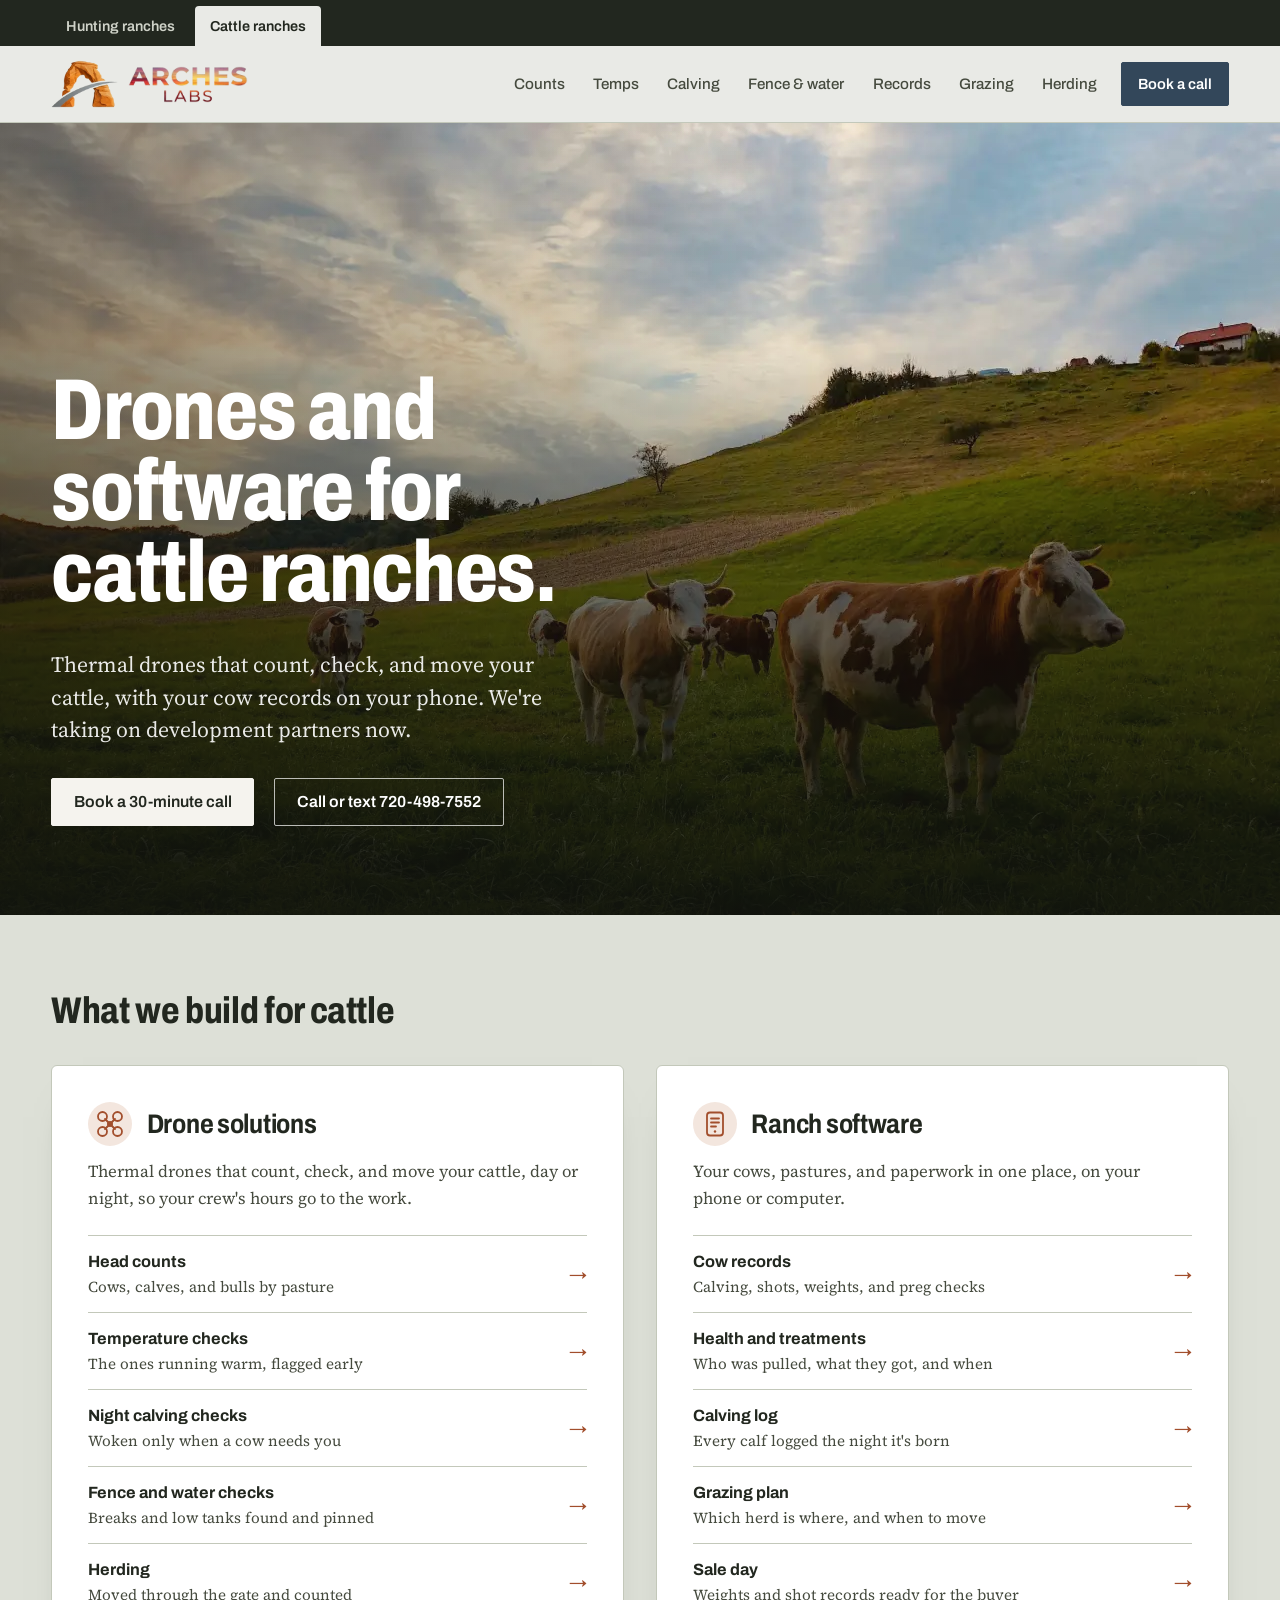
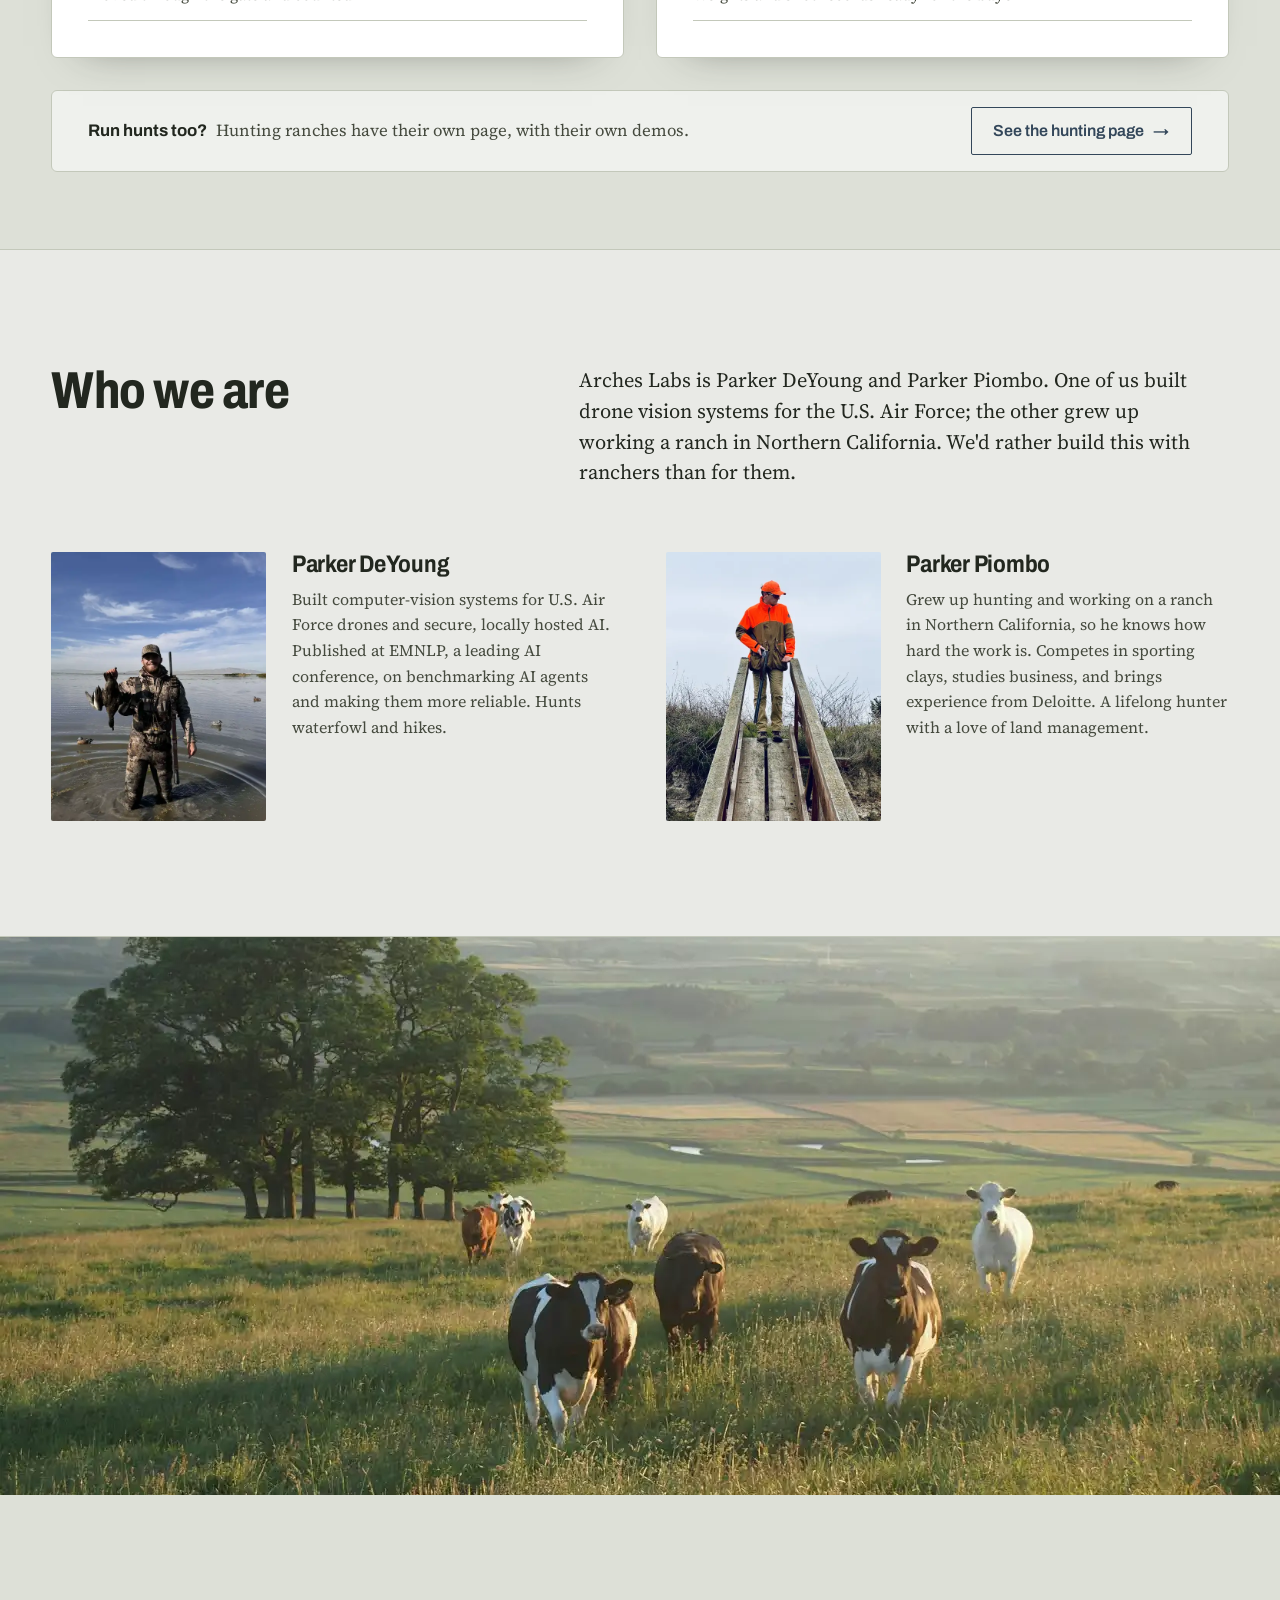
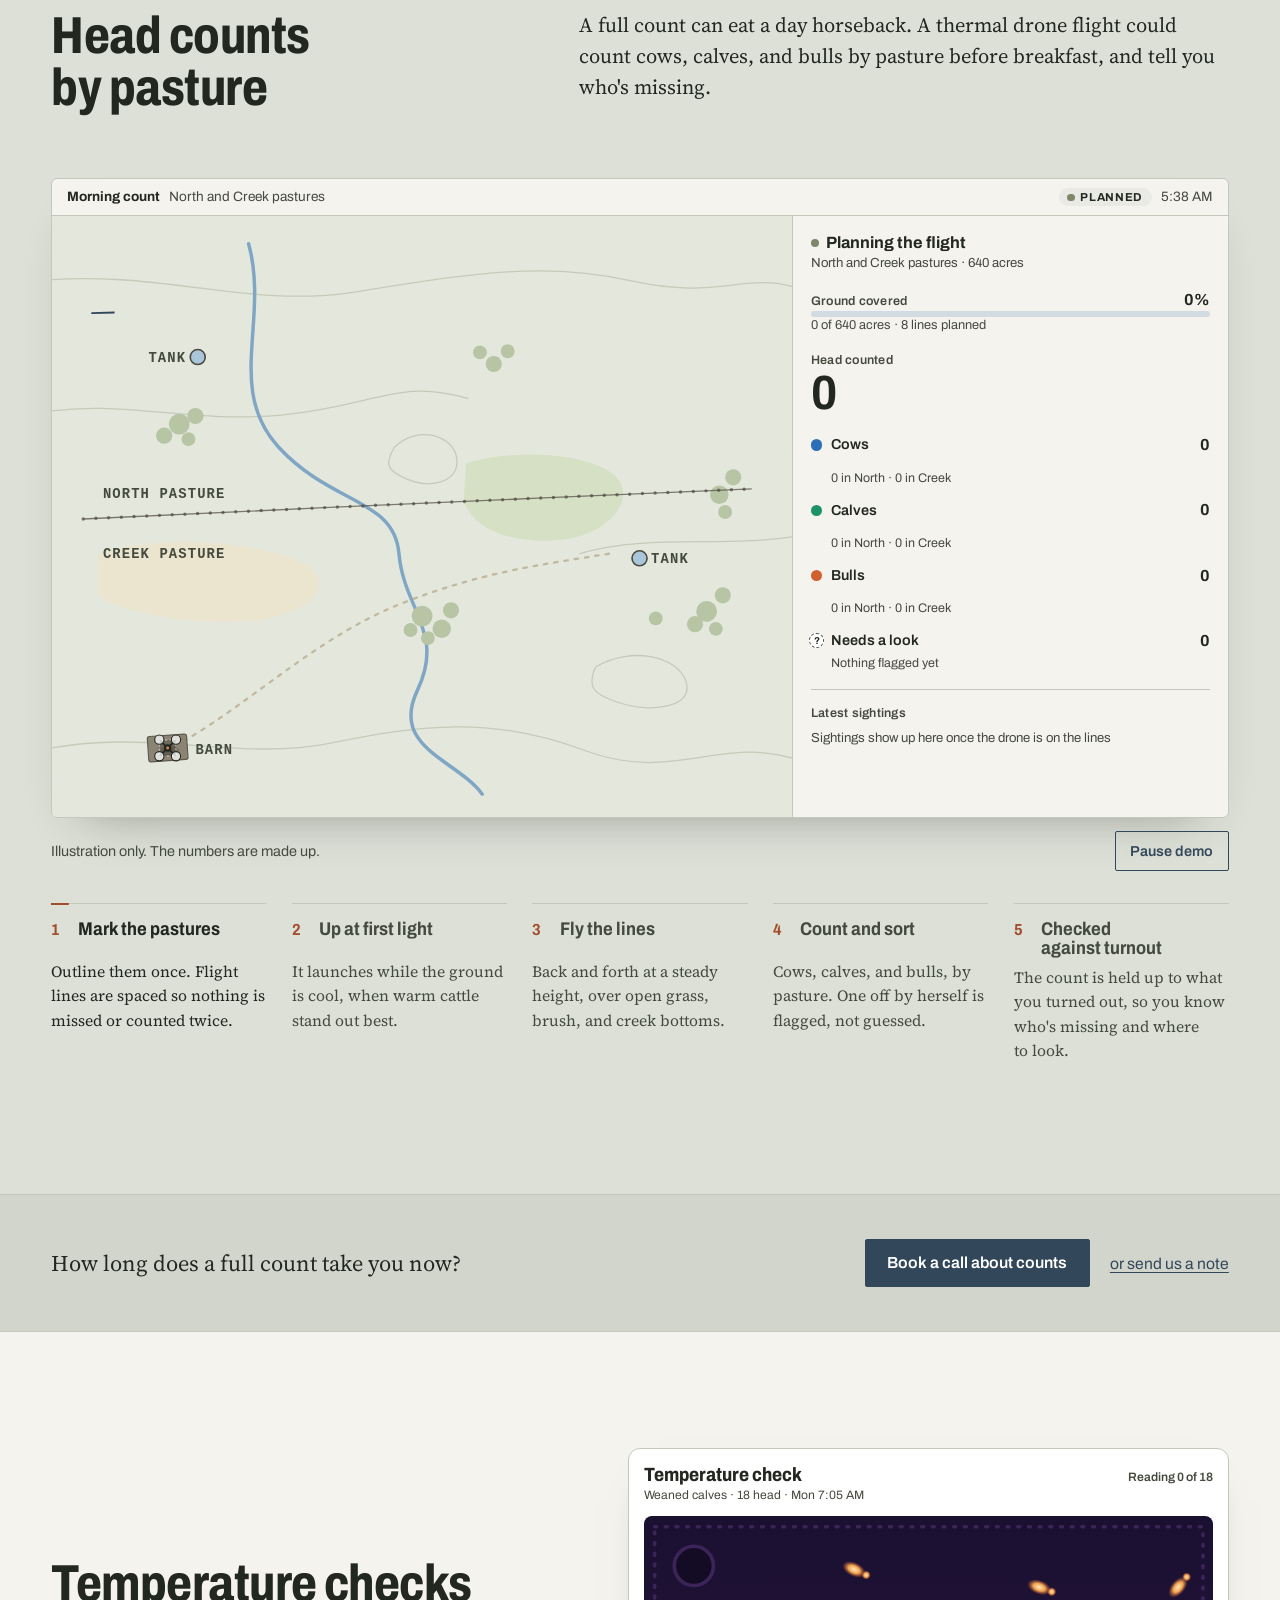
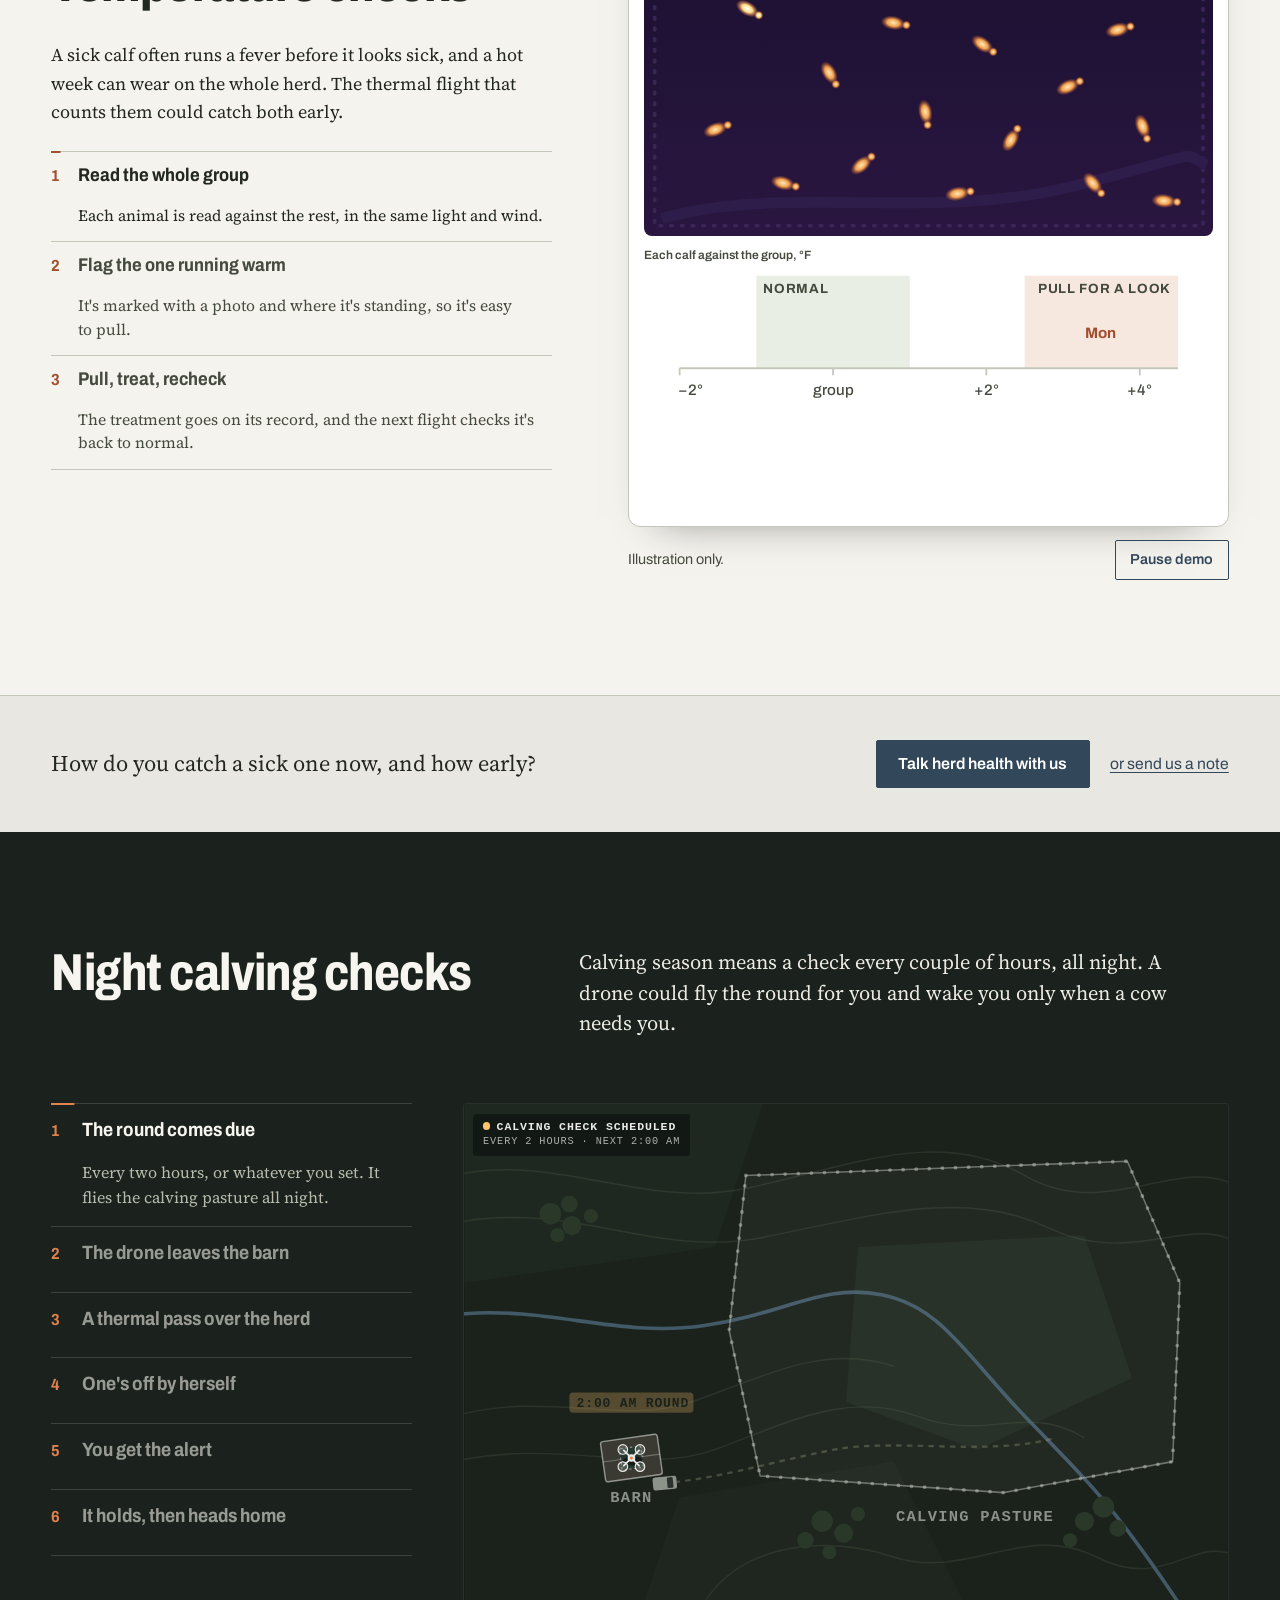
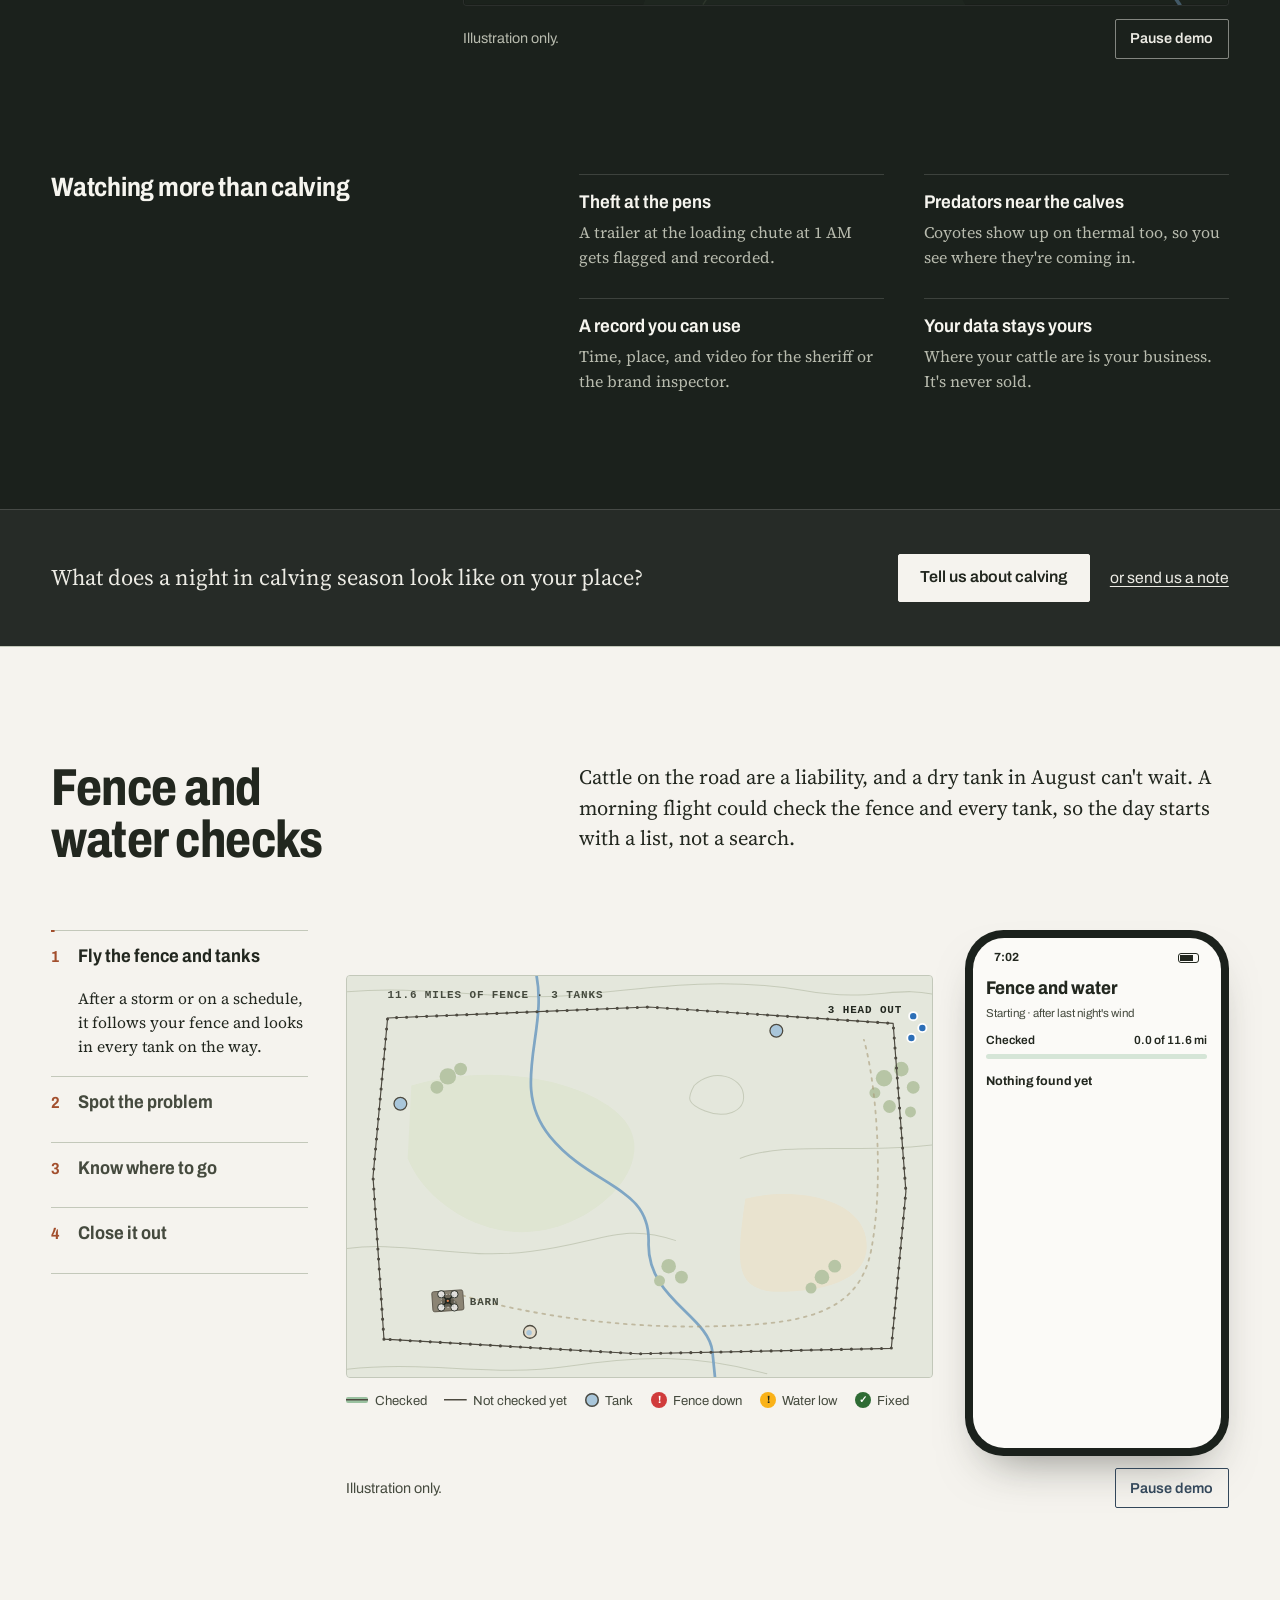
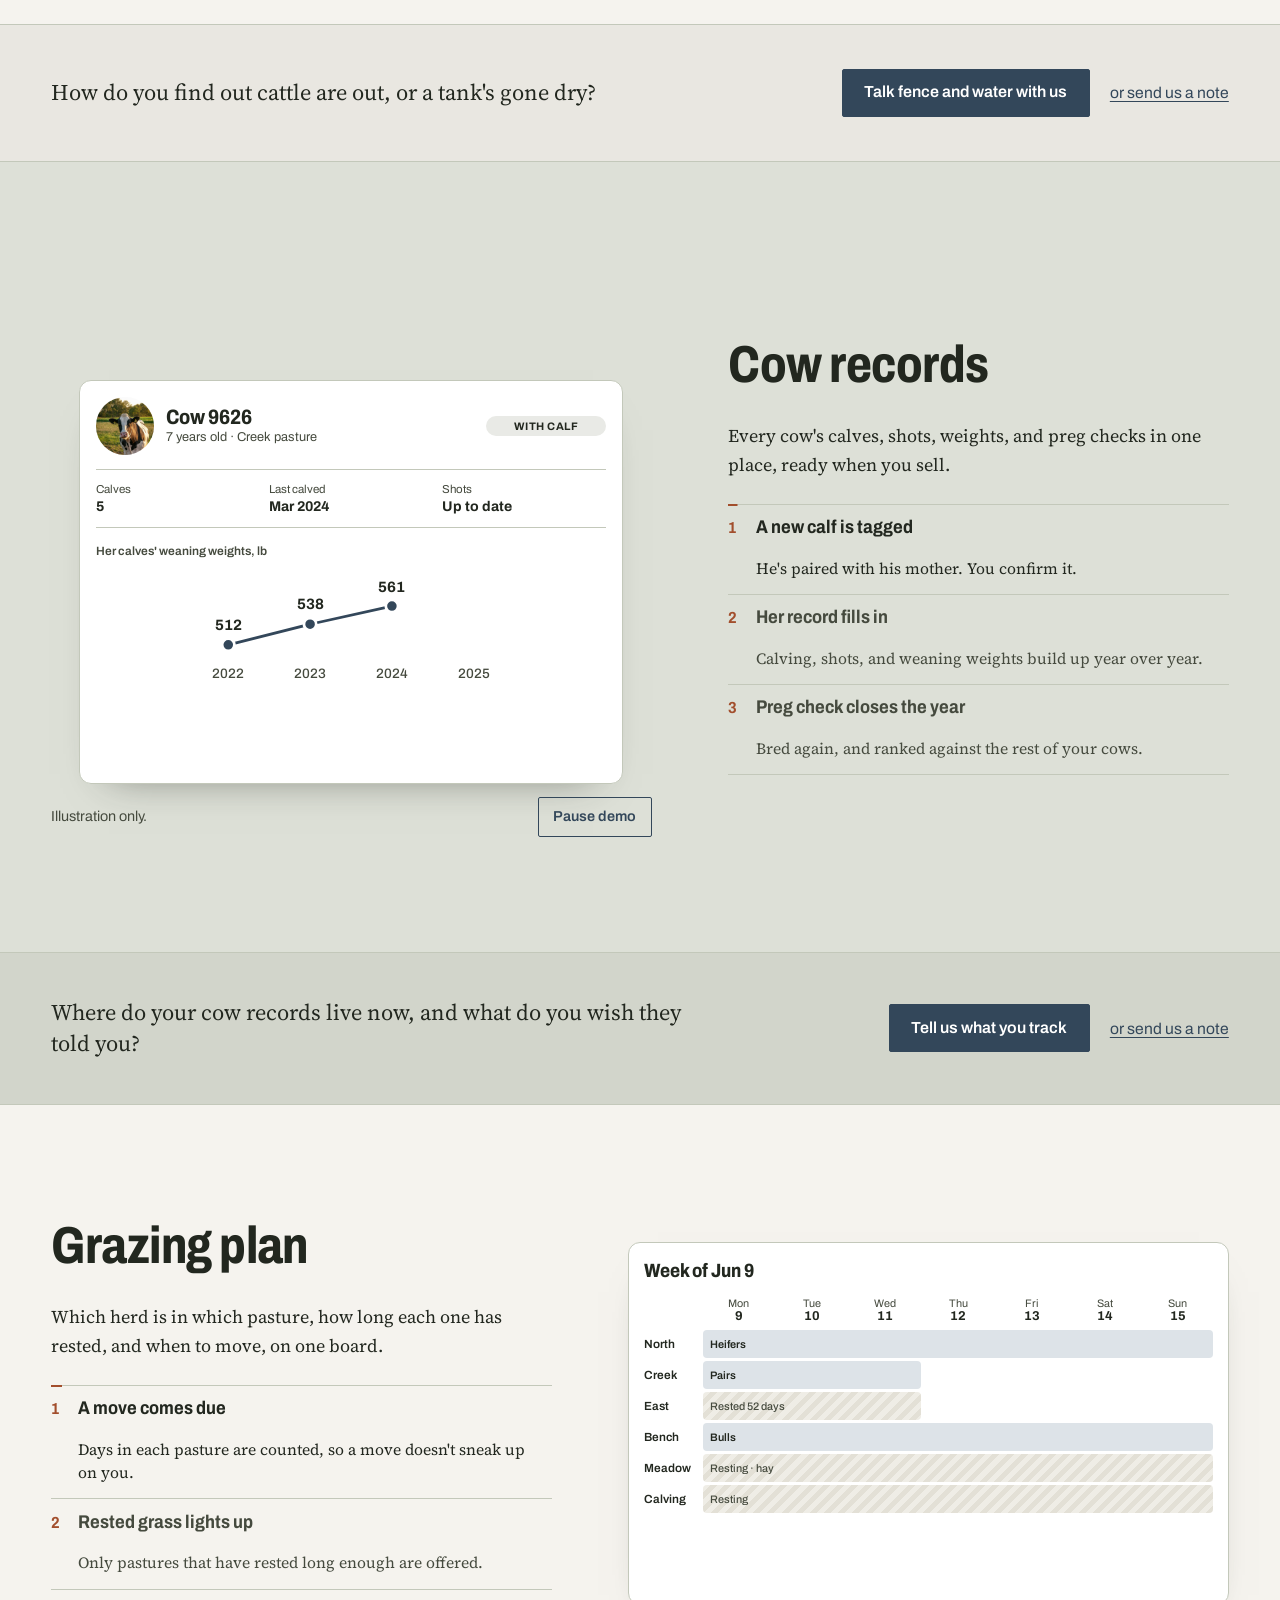
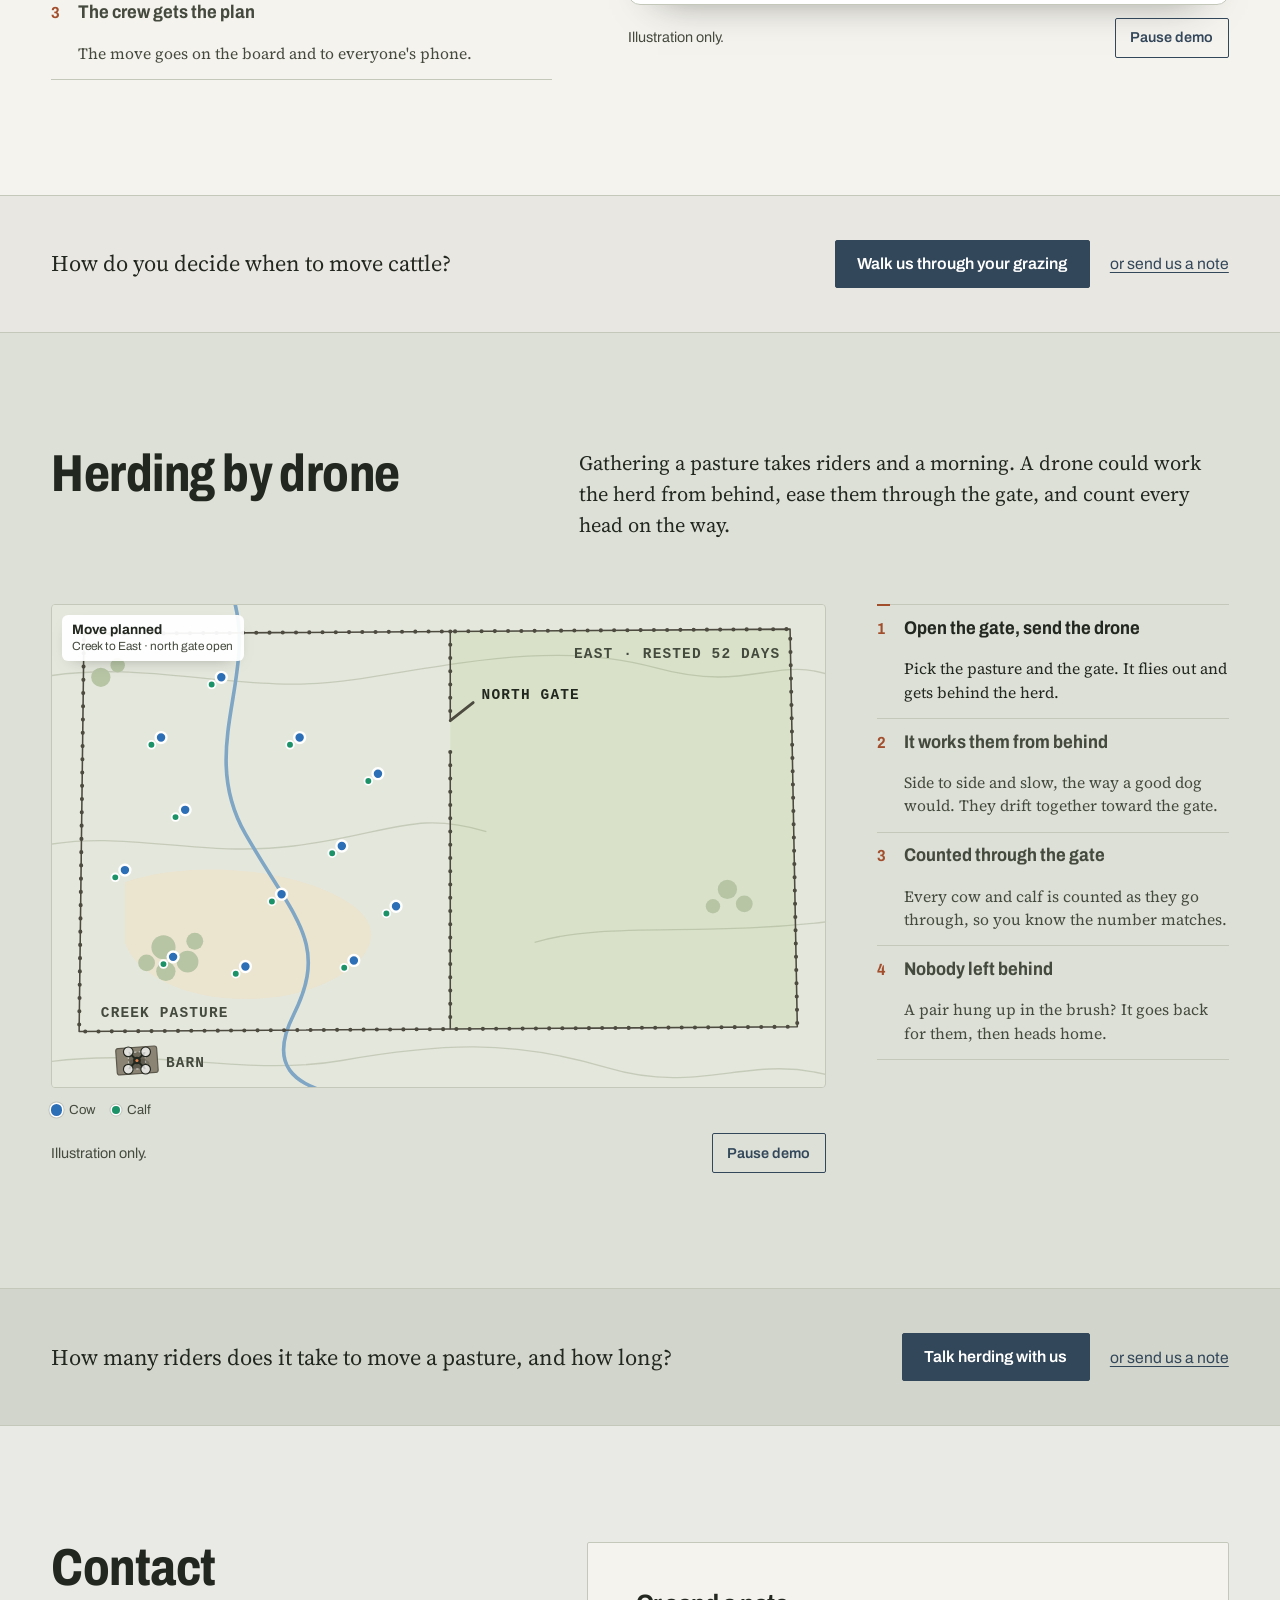
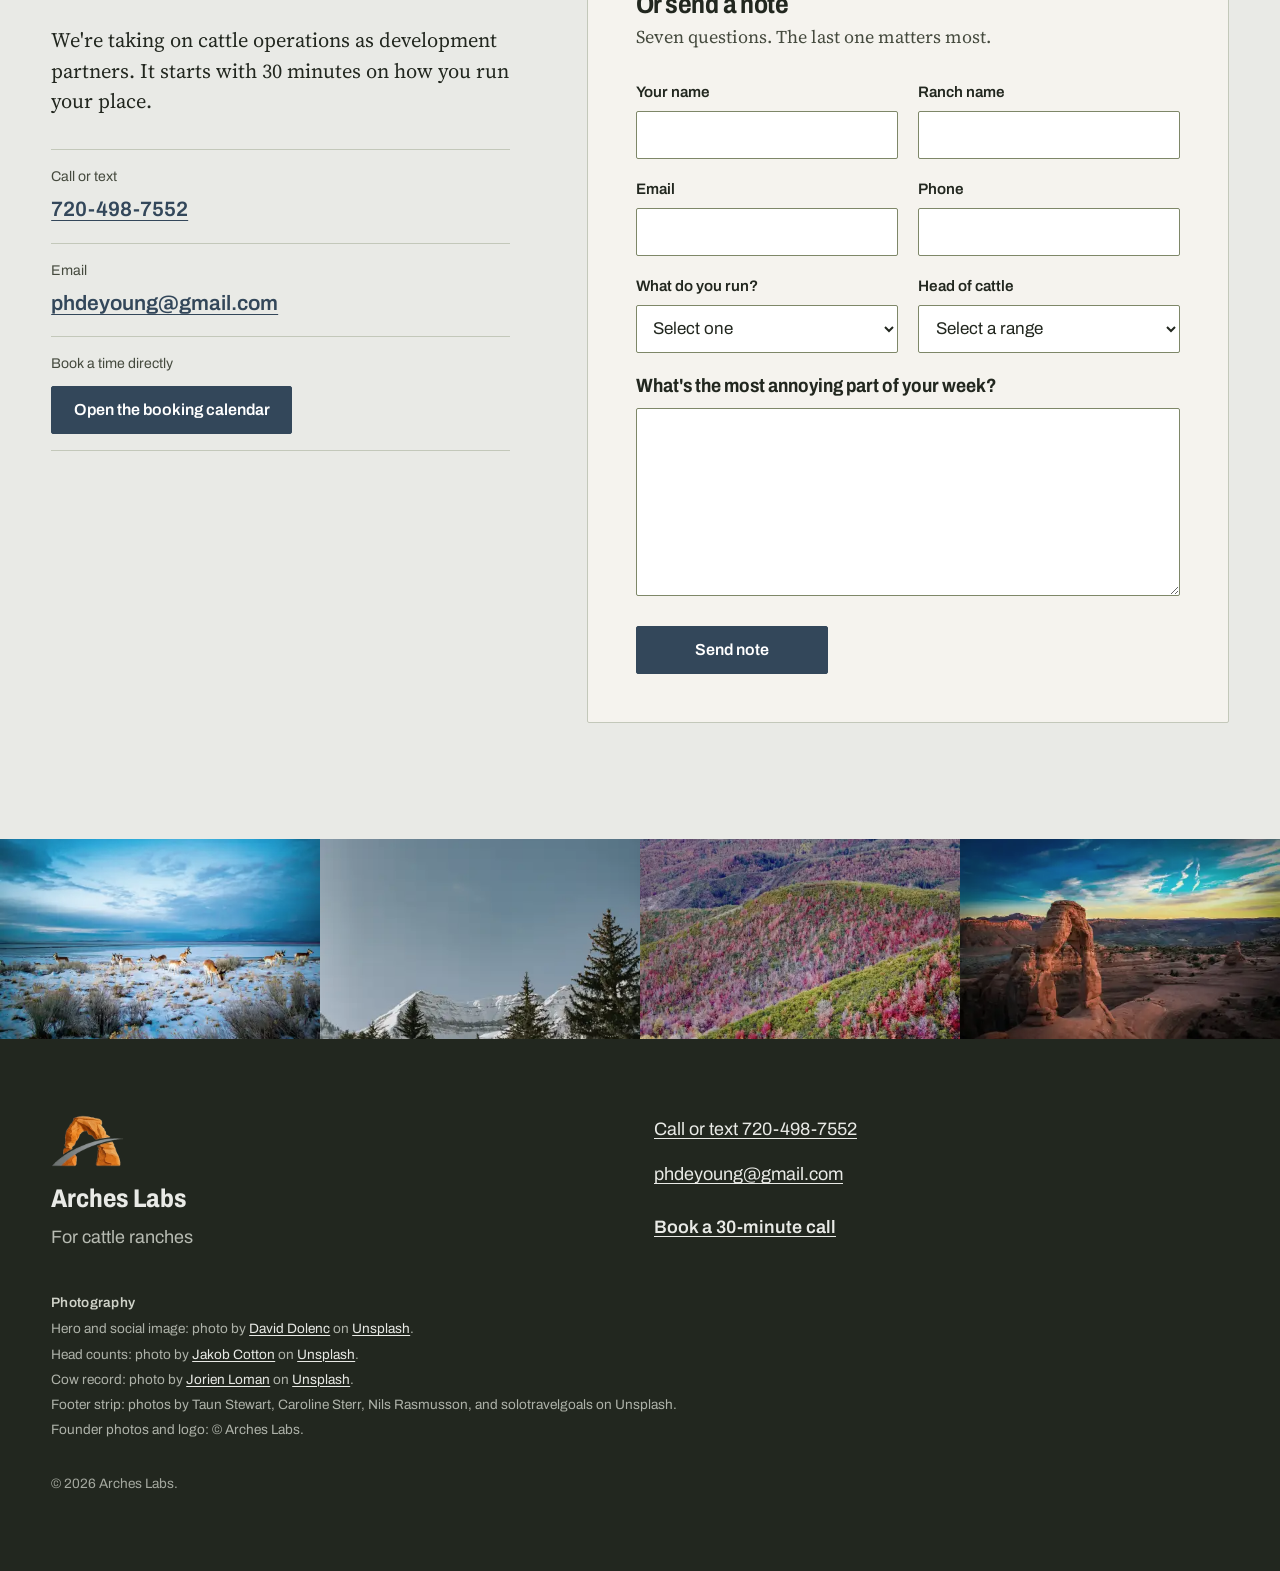
==== commit 08d045c8: "Add page-switch buttons under "What we build"; balance cattle overview panels - Both pages get a bor" ====
--- a/cattle/index.html
+++ b/cattle/index.html
@@ -152,7 +152,7 @@
   <section class="section section--solutions" aria-labelledby="solutions-title">
     <div class="page">
       <h2 class="solutions__title" id="solutions-title">What we build for cattle</h2>
-      <div class="solutions__grid solutions__grid--uneven">
+      <div class="solutions__grid">
         <article class="solution">
           <div class="solution__top">
             <svg class="solution__icon" viewBox="0 0 44 44" aria-hidden="true" focusable="false">
@@ -190,10 +190,16 @@
           <p>Your cows, pastures, and paperwork in one place, on your phone or computer.</p>
           <ul class="solution__list" role="list">
           <li><a href="#records"><span class="solution__name">Cow records</span><span class="solution__what">Calving, shots, weights, and preg checks</span></a></li>
+          <li><a href="#temps"><span class="solution__name">Health and treatments</span><span class="solution__what">Who was pulled, what they got, and when</span></a></li>
+          <li><a href="#calving"><span class="solution__name">Calving log</span><span class="solution__what">Every calf logged the night it's born</span></a></li>
           <li><a href="#grazing"><span class="solution__name">Grazing plan</span><span class="solution__what">Which herd is where, and when to move</span></a></li>
           <li><a href="#records"><span class="solution__name">Sale day</span><span class="solution__what">Weights and shot records ready for the buyer</span></a></li>
           </ul>
         </article>
+      </div>
+      <div class="switch">
+        <p class="switch__text"><b>Run hunts too?</b> Hunting ranches have their own page, with their own demos.</p>
+        <a class="btn btn--ghost switch__btn" href="../">See the hunting page</a>
       </div>
     </div>
   </section>
--- a/assets/css/styles.css
+++ b/assets/css/styles.css
@@ -340,9 +340,26 @@
 .solution__list a:hover { color: var(--ink); }
 .solution__list a:hover .solution__name { text-decoration: underline; text-decoration-color: var(--rust); text-underline-offset: 0.2em; }
 .solution__list a:hover::after { transform: translateX(3px); }
-/* cattle page: five drone lines beside three software lines; the shorter list sits under
-   its paragraph instead of being pushed to the bottom of the panel */
-.solutions__grid--uneven .solution__list { margin-top: 0; }
+/* the other page: a bordered row under the two panels, its button in the site's
+   outline style so it doesn't compete with "Book a call" */
+.switch {
+  display: flex;
+  flex-wrap: wrap;
+  align-items: center;
+  justify-content: space-between;
+  gap: 0.9rem 2rem;
+  margin-top: clamp(1.25rem, 2.5vw, 2rem);
+  padding: 1rem clamp(1.25rem, 3vw, 2.25rem);
+  border: 1px solid var(--line);
+  border-radius: 6px;
+  background: rgba(255, 255, 255, 0.55);
+}
+.switch__text { margin: 0; font-size: 1.05rem; color: var(--ink-soft); }
+.switch__text b { margin-right: 0.3rem; font-family: var(--ui); font-weight: 700; color: var(--ink); }
+.switch__btn { flex: none; }
+.switch__btn::after { content: "→"; margin-left: 0.55rem; transition: transform 150ms ease; }
+.switch__btn:hover::after { transform: translateX(3px); }
+@media (max-width: 39.99rem) { .switch__btn { width: 100%; } }
 
 /* ----- who we are ----- */
 .founders {
--- a/assets/css/styles.css
+++ b/assets/css/styles.css
@@ -340,9 +340,26 @@
 .solution__list a:hover { color: var(--ink); }
 .solution__list a:hover .solution__name { text-decoration: underline; text-decoration-color: var(--rust); text-underline-offset: 0.2em; }
 .solution__list a:hover::after { transform: translateX(3px); }
-/* cattle page: five drone lines beside three software lines; the shorter list sits under
-   its paragraph instead of being pushed to the bottom of the panel */
-.solutions__grid--uneven .solution__list { margin-top: 0; }
+/* the other page: a bordered row under the two panels, its button in the site's
+   outline style so it doesn't compete with "Book a call" */
+.switch {
+  display: flex;
+  flex-wrap: wrap;
+  align-items: center;
+  justify-content: space-between;
+  gap: 0.9rem 2rem;
+  margin-top: clamp(1.25rem, 2.5vw, 2rem);
+  padding: 1rem clamp(1.25rem, 3vw, 2.25rem);
+  border: 1px solid var(--line);
+  border-radius: 6px;
+  background: rgba(255, 255, 255, 0.55);
+}
+.switch__text { margin: 0; font-size: 1.05rem; color: var(--ink-soft); }
+.switch__text b { margin-right: 0.3rem; font-family: var(--ui); font-weight: 700; color: var(--ink); }
+.switch__btn { flex: none; }
+.switch__btn::after { content: "→"; margin-left: 0.55rem; transition: transform 150ms ease; }
+.switch__btn:hover::after { transform: translateX(3px); }
+@media (max-width: 39.99rem) { .switch__btn { width: 100%; } }
 
 /* ----- who we are ----- */
 .founders {
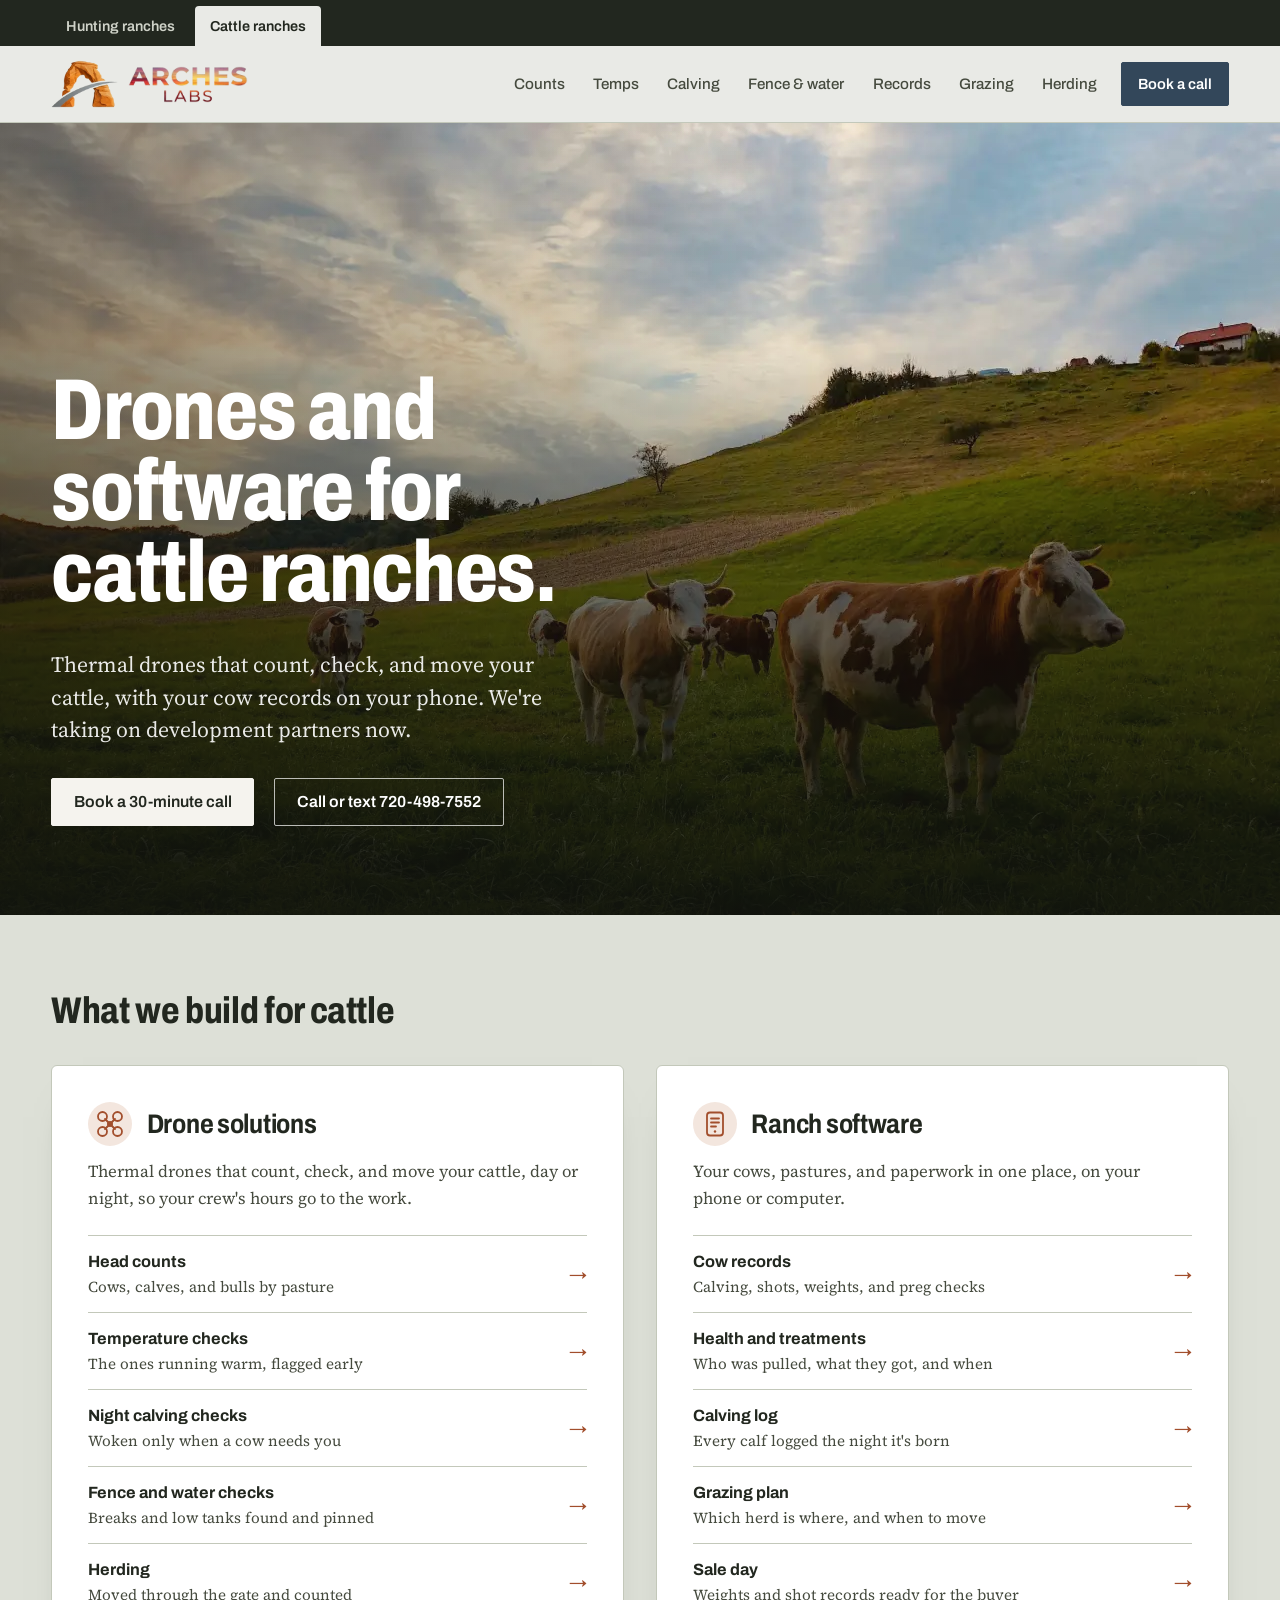
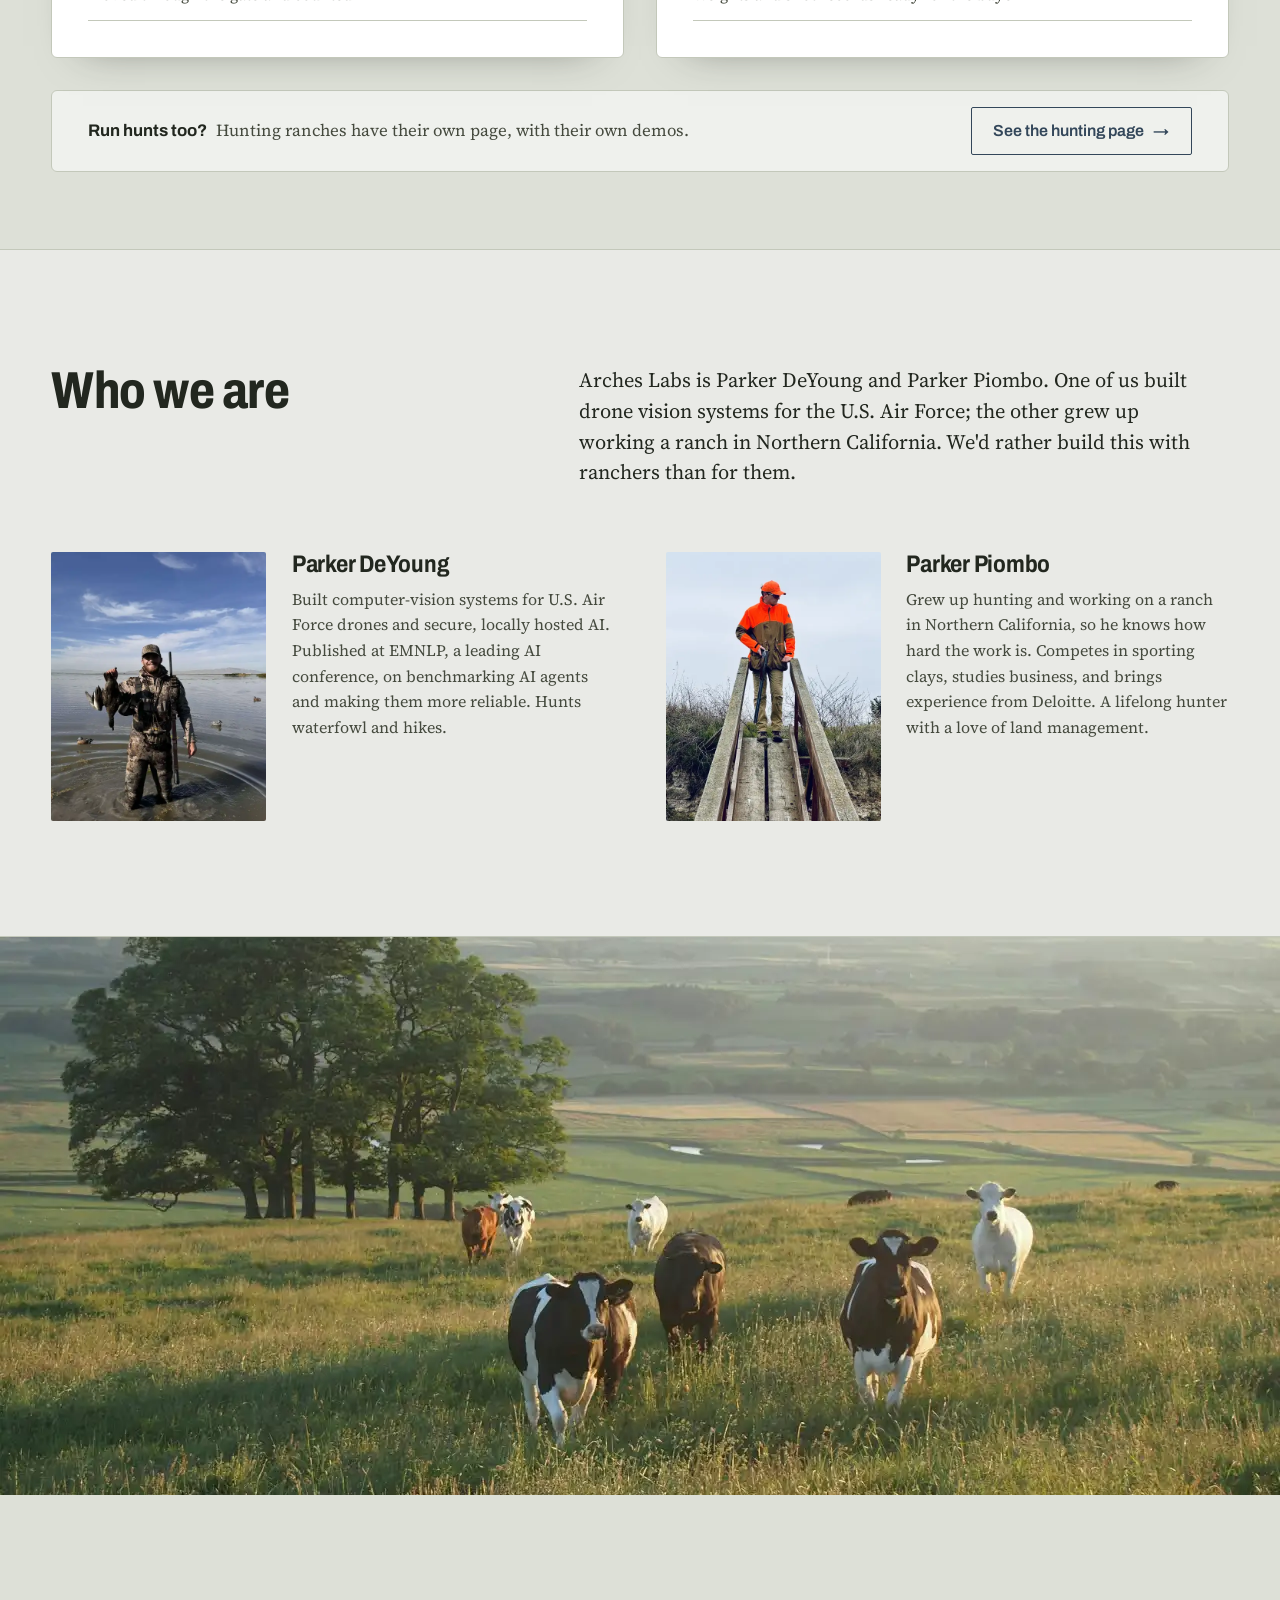
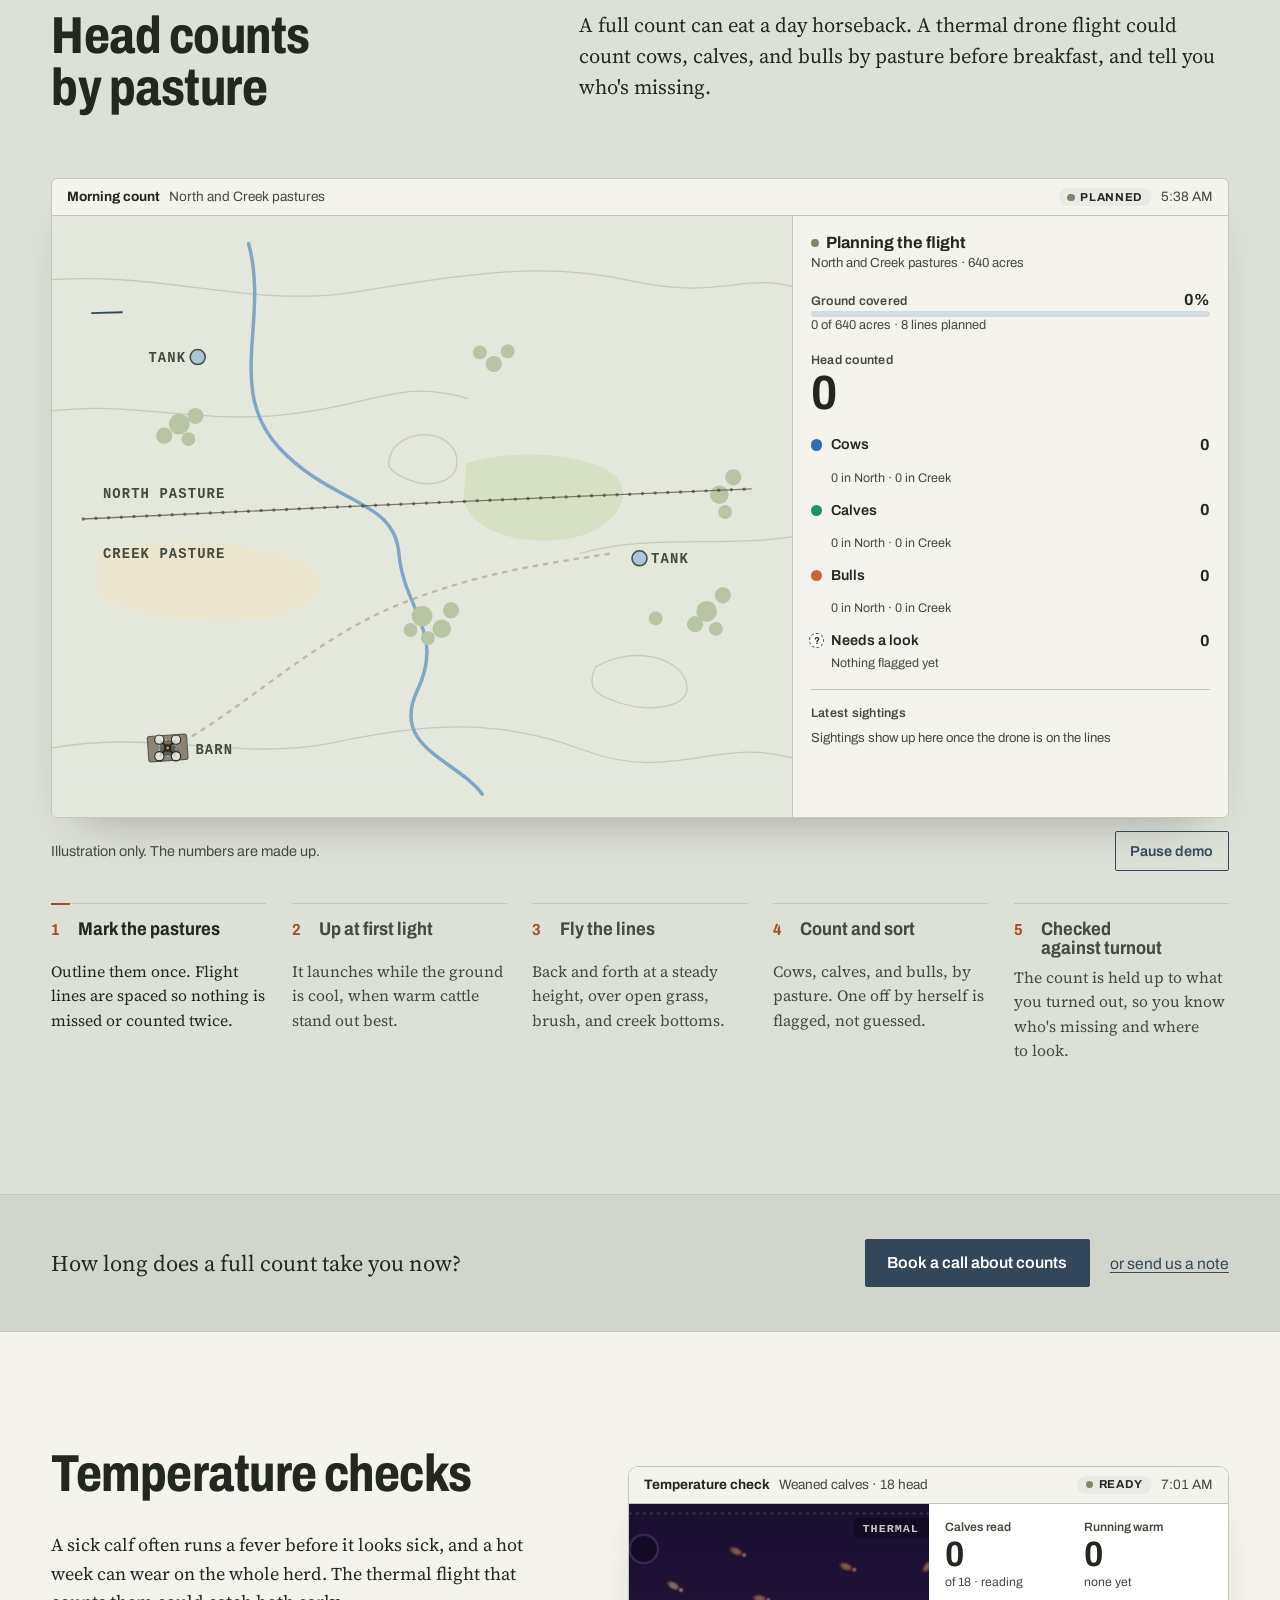
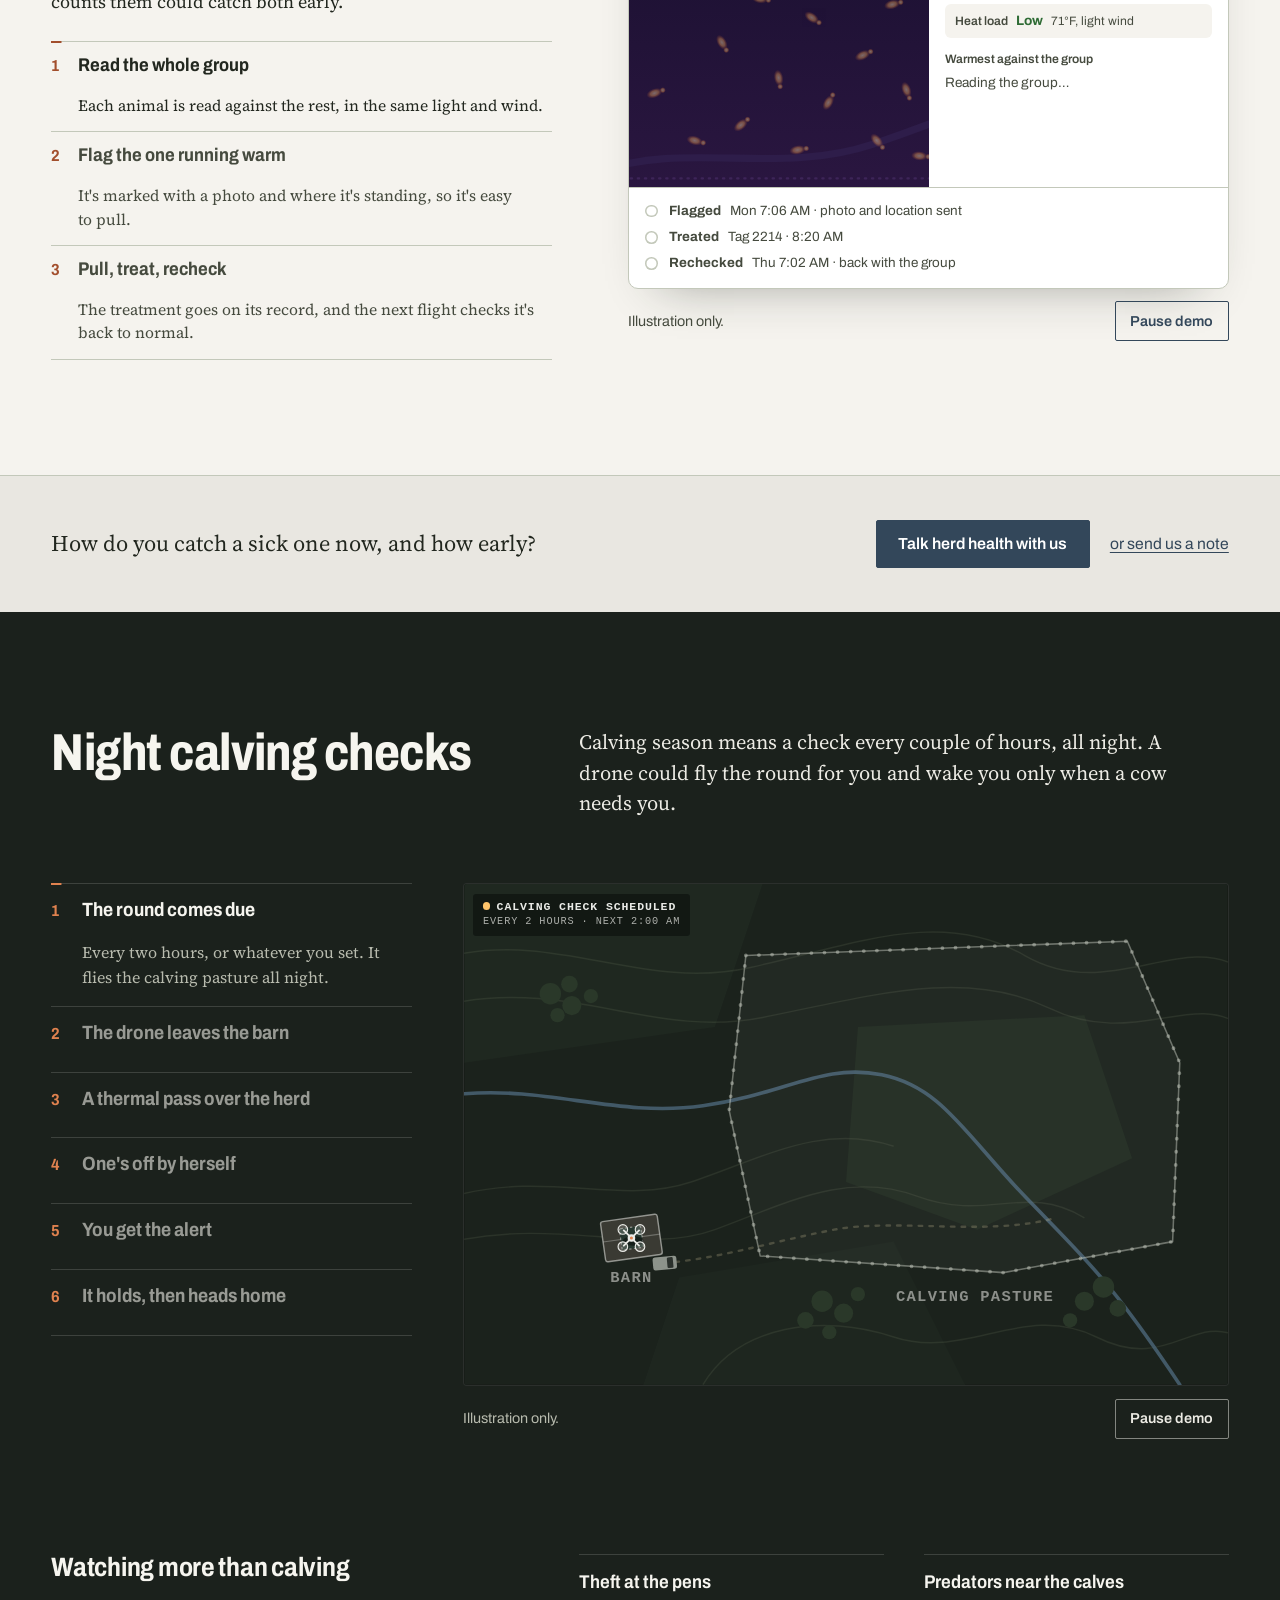
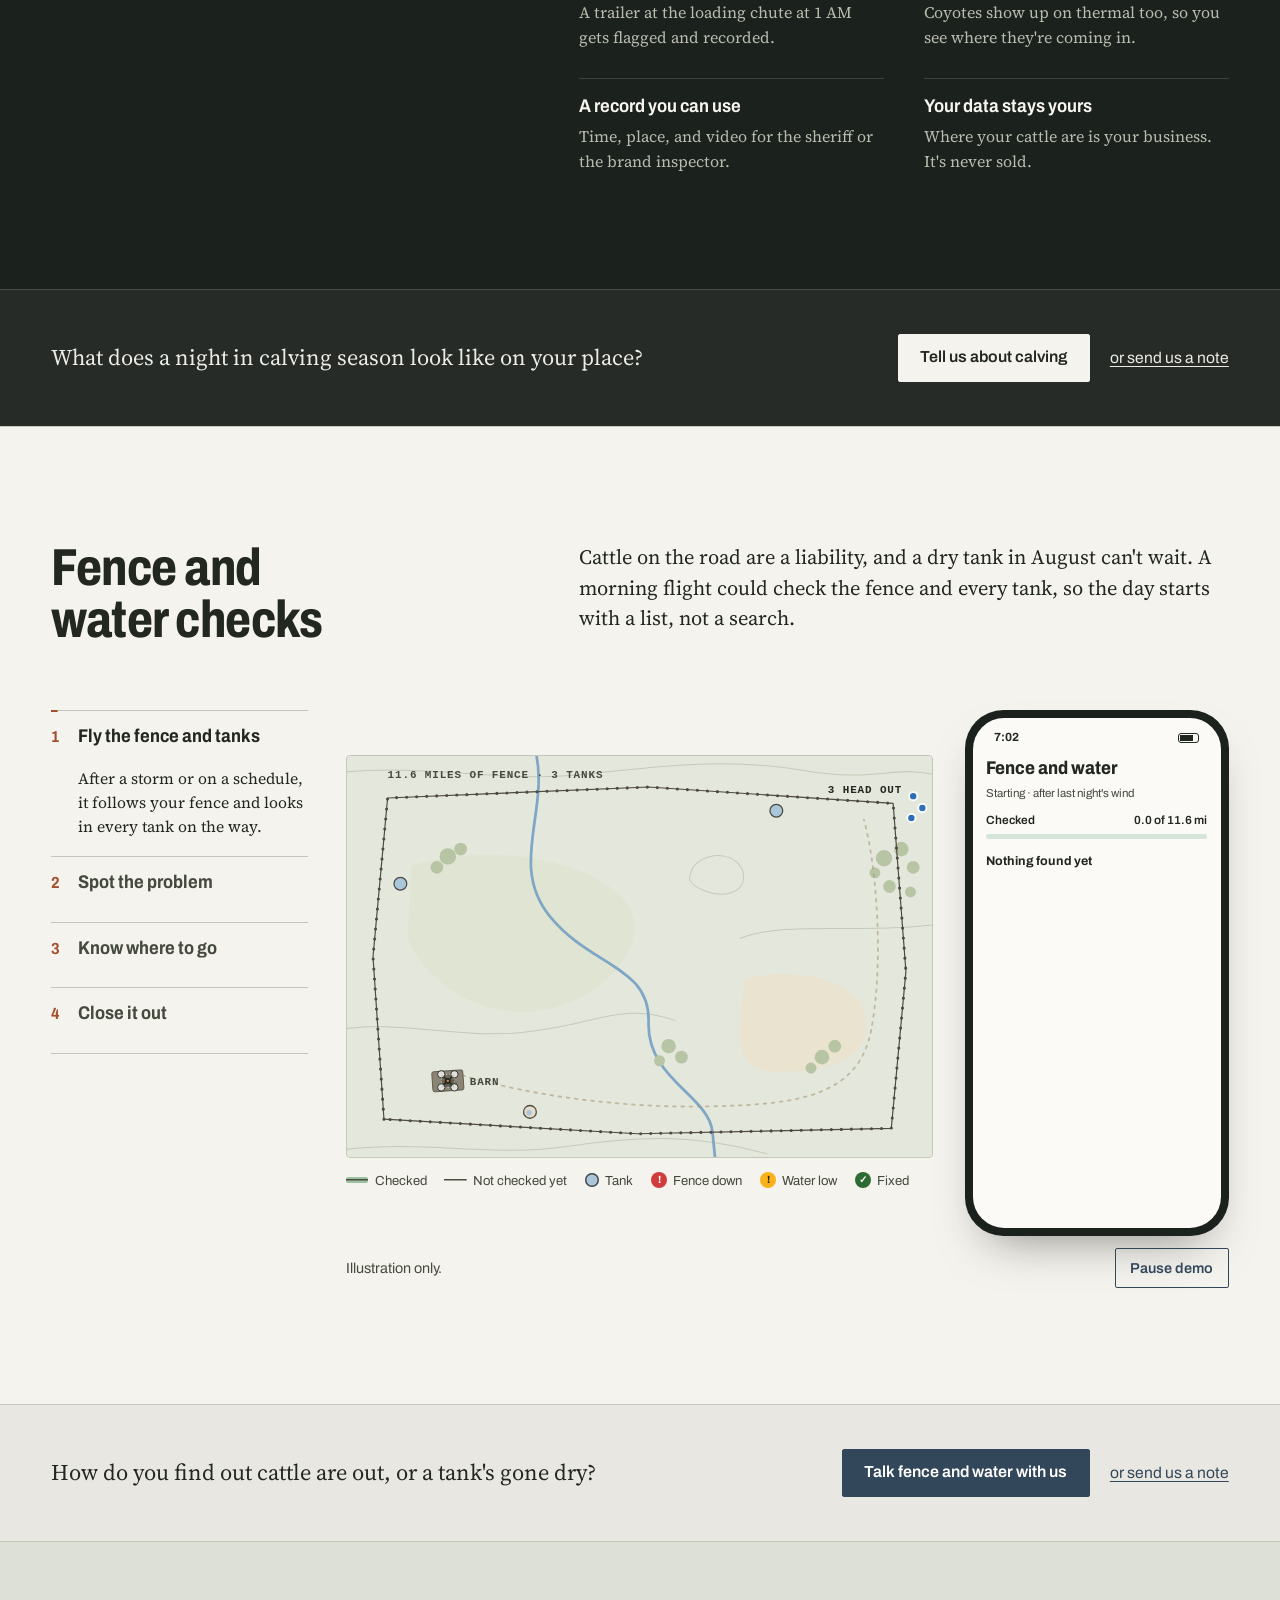
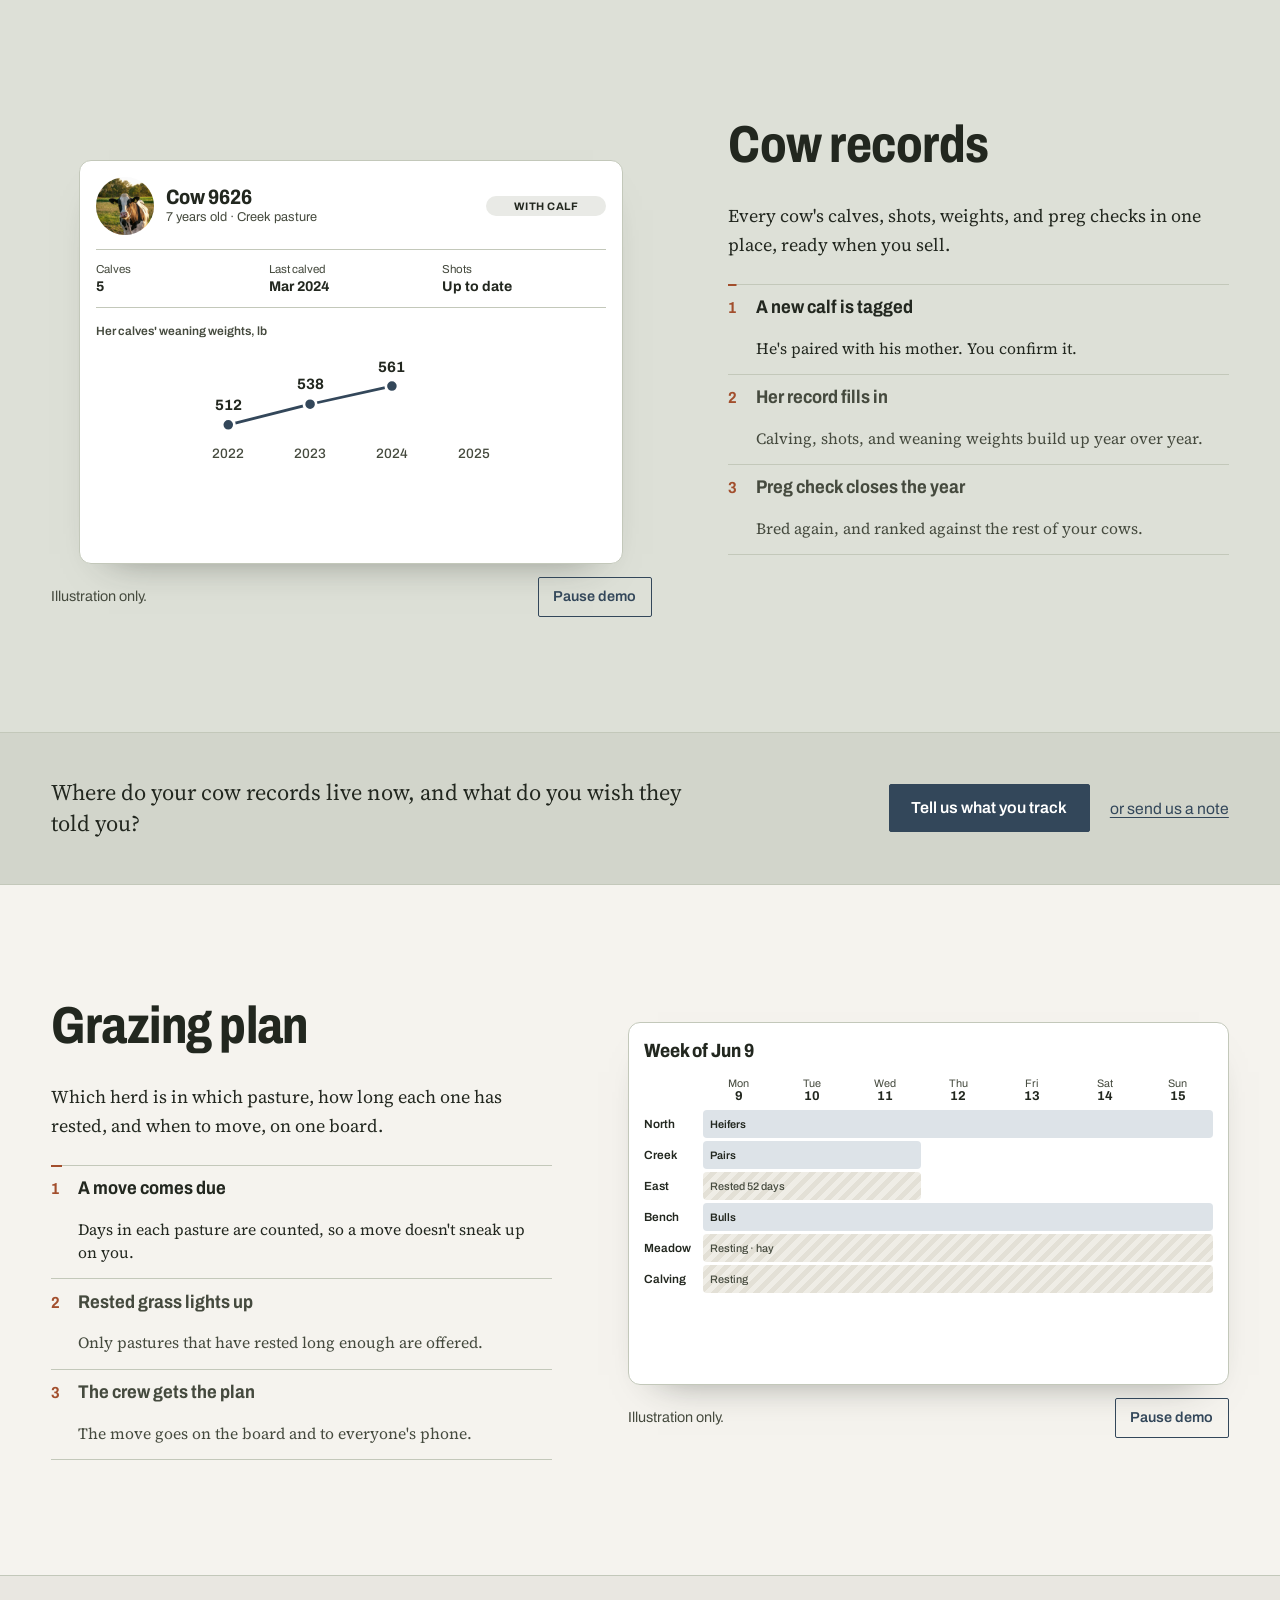
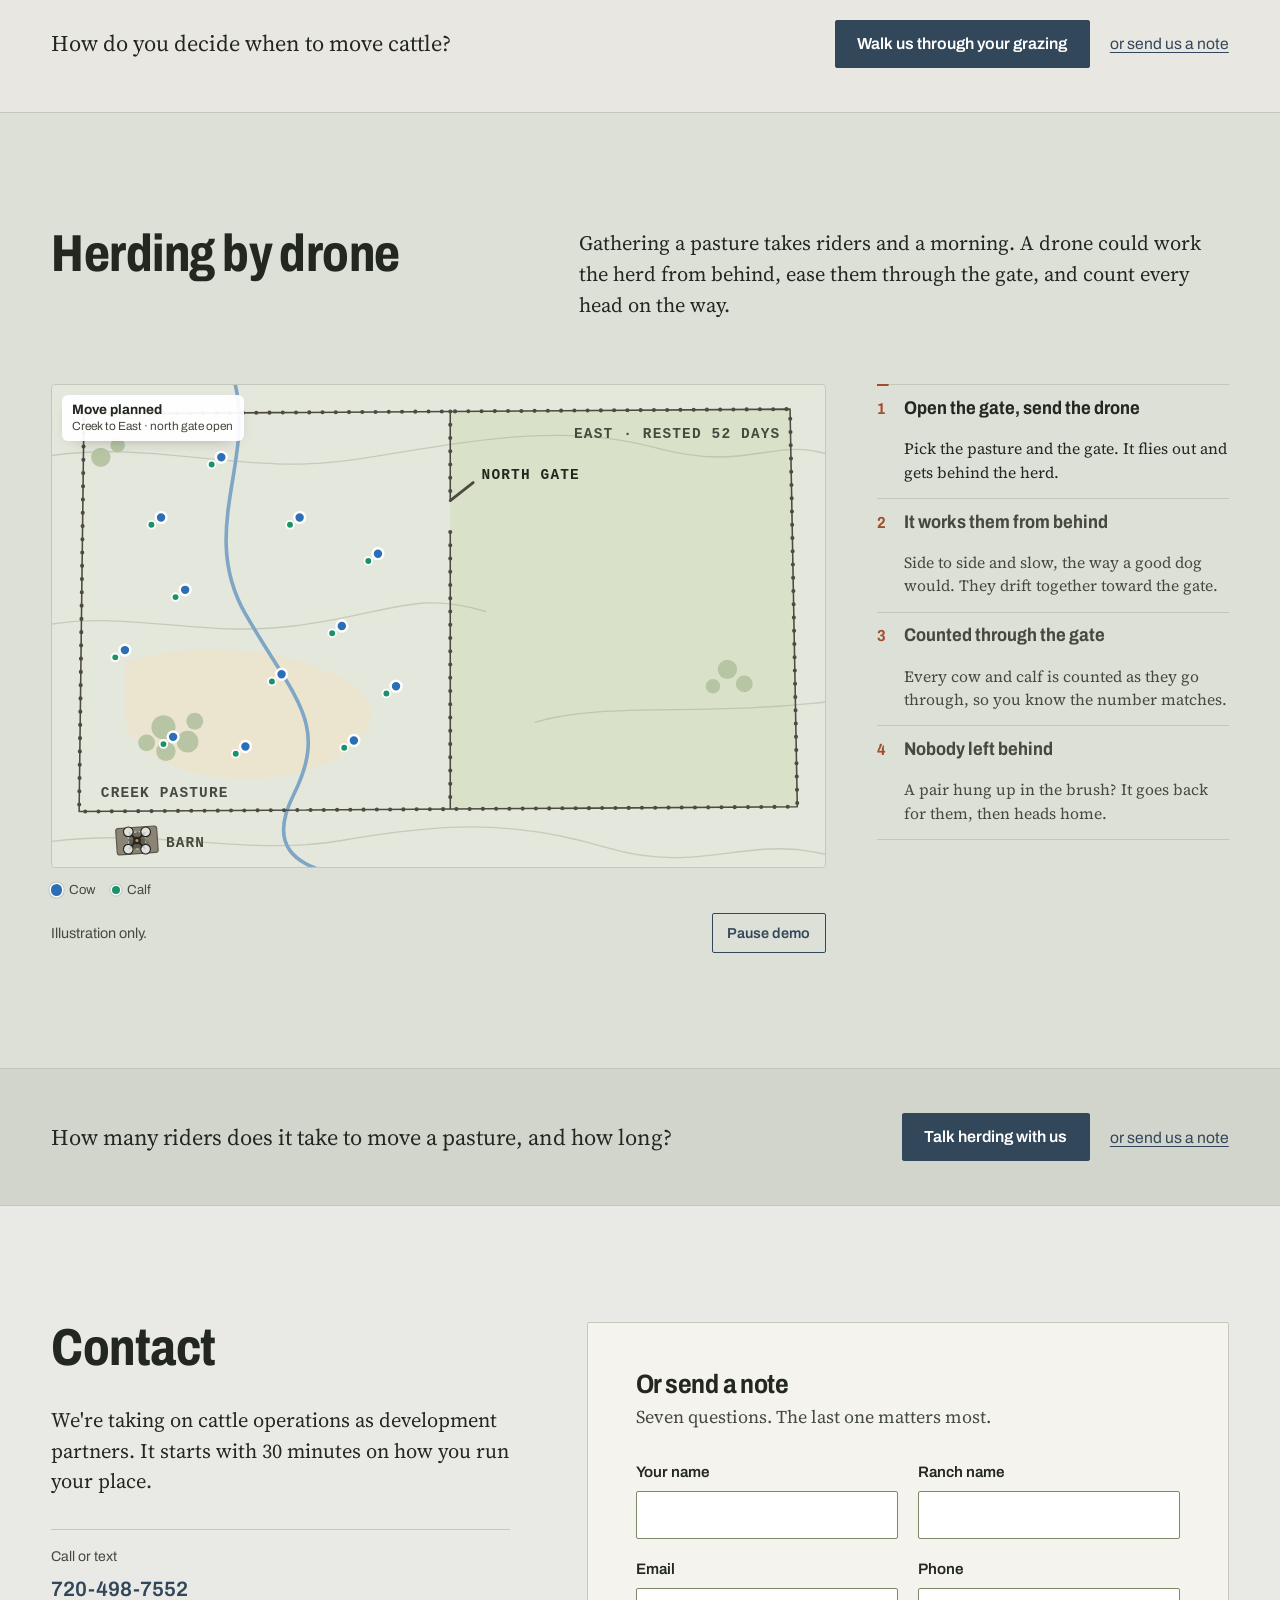
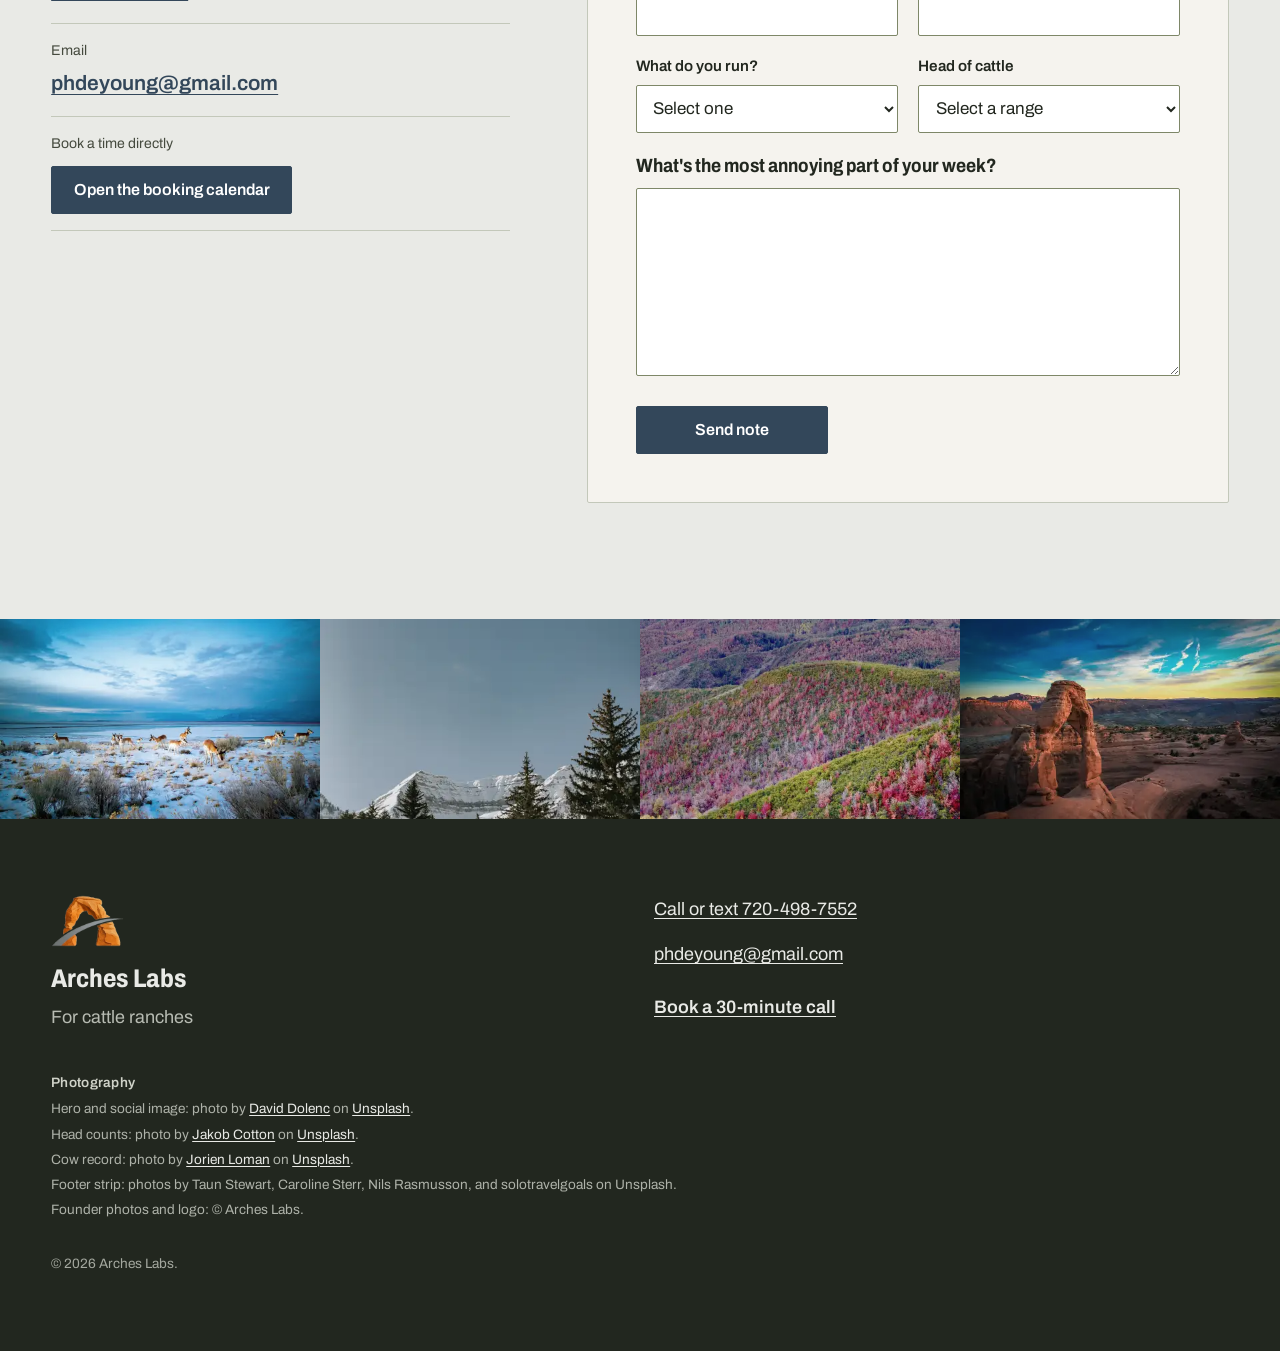
==== commit 7055025d: "Rebuild the temperature check demo as a clean dashboard Replaces the boxed calves and tiny dot chart" ====
--- a/cattle/index.html
+++ b/cattle/index.html
@@ -625,116 +625,111 @@
 
   <!-- ===================================================================
        3b. TEMPERATURE CHECKS
-       Demo is HTML + SVG (a thermal pass over 18 weaned calves and a dot plot
-       of each one against the group), the "temps" scene in assets/js/demos.js.
-       Each .tc-a calf pairs with the .tc-dot in the same position in its list.
-       With JS off it shows the finished check: all read, one flagged, Thursday's
-       recheck back in the normal band.
+       Dashboard-style demo: a thermal view of 18 weaned calves beside a readout
+       (calves read, running warm, heat load, warmest three), with a tracker
+       under it (flagged, treated, rechecked). The "temps" scene in
+       assets/js/demos.js. With JS off it shows the finished check.
        =================================================================== -->
   <section class="section feature feature--flip section--temps" id="temps" aria-labelledby="temps-title">
     <div class="page feature__grid" data-demo="temps">
       <figure class="feature__demo">
-        <div class="temp" role="img" aria-label="Illustration of a temperature check on 18 weaned calves. A thermal pass reads each calf against the rest of the group. One calf by the water tank reads 3.1 degrees warmer than the group and is flagged with a photo and where it's standing. It's pulled and treated, and Thursday's flight finds it back in line with the group.">
-          <div class="temp__top">
-            <span class="temp__title">Temperature check <span class="temp__sub">Weaned calves · 18 head · Mon 7:05 AM</span></span>
-            <span class="temp__read" data-el="read">18 read · heat load low</span>
-          </div>
-          <svg class="temp__view" viewBox="0 0 320 180" focusable="false">
-            <defs>
-              <linearGradient id="tc-ir" x1="0" y1="0" x2="0" y2="1">
-                <stop offset="0" stop-color="#1a1030"/>
-                <stop offset="1" stop-color="#2a1640"/>
-              </linearGradient>
-              <radialGradient id="tc-heat">
-                <stop offset="0" stop-color="#ffe9b8"/>
-                <stop offset="0.5" stop-color="#f0a250"/>
-                <stop offset="1" stop-color="#c2552a" stop-opacity="0"/>
-              </radialGradient>
-              <radialGradient id="tc-hot">
-                <stop offset="0" stop-color="#ffffff"/>
-                <stop offset="0.45" stop-color="#ffe08a"/>
-                <stop offset="1" stop-color="#ff6a2f" stop-opacity="0"/>
-              </radialGradient>
-              <linearGradient id="tc-scan" x1="0" y1="0" x2="1" y2="0">
-                <stop offset="0" stop-color="#ffd9a0" stop-opacity="0"/>
-                <stop offset="1" stop-color="#ffd9a0" stop-opacity="0.22"/>
-              </linearGradient>
-            </defs>
-            <!-- the cold ground: fence, water tank, a worn track -->
-            <rect width="320" height="180" fill="url(#tc-ir)"/>
-            <path d="M6 6H314V174H6Z" fill="none" stroke="#3d2458" stroke-width="2" stroke-dasharray="1 5" stroke-linecap="round"/>
-            <path d="M10 170C80 150 160 172 240 152S300 132 316 140" fill="none" stroke="#2e1d4a" stroke-width="6"/>
-            <circle cx="28" cy="28" r="11" fill="#140c24" stroke="#3d2458" stroke-width="2"/>
-            <g data-el="herd">
-                  <g class="tc-a is-flagged" data-el="warm" transform="translate(58 52)"><g transform="rotate(30)"><ellipse rx="7" ry="4" fill="url(#tc-hot)"/><circle cx="7.5" r="2.6" fill="url(#tc-hot)"/></g><rect class="tc-box" x="-11" y="-11" width="22" height="22" rx="1"/><g class="tc-tag"><rect x="12" y="-21" width="40" height="13" rx="2"/><text x="15.5" y="-11.5">+3.1°F</text></g></g>
-                  <g class="tc-a" transform="translate(40 120)"><g transform="rotate(-20)"><ellipse rx="7" ry="4" fill="url(#tc-heat)"/><circle cx="7.5" r="2.6" fill="url(#tc-heat)"/></g><rect class="tc-box" x="-11" y="-11" width="22" height="22" rx="1"/></g>
-                  <g class="tc-a" transform="translate(78 150)"><g transform="rotate(15)"><ellipse rx="7" ry="4" fill="url(#tc-heat)"/><circle cx="7.5" r="2.6" fill="url(#tc-heat)"/></g><rect class="tc-box" x="-11" y="-11" width="22" height="22" rx="1"/></g>
-                  <g class="tc-a" transform="translate(104 88)"><g transform="rotate(60)"><ellipse rx="7" ry="4" fill="url(#tc-heat)"/><circle cx="7.5" r="2.6" fill="url(#tc-heat)"/></g><rect class="tc-box" x="-11" y="-11" width="22" height="22" rx="1"/></g>
-                  <g class="tc-a" transform="translate(122 140)"><g transform="rotate(-40)"><ellipse rx="7" ry="4" fill="url(#tc-heat)"/><circle cx="7.5" r="2.6" fill="url(#tc-heat)"/></g><rect class="tc-box" x="-11" y="-11" width="22" height="22" rx="1"/></g>
-                  <g class="tc-a" transform="translate(140 60)"><g transform="rotate(10)"><ellipse rx="7" ry="4" fill="url(#tc-heat)"/><circle cx="7.5" r="2.6" fill="url(#tc-heat)"/></g><rect class="tc-box" x="-11" y="-11" width="22" height="22" rx="1"/></g>
-                  <g class="tc-a" transform="translate(158 110)"><g transform="rotate(80)"><ellipse rx="7" ry="4" fill="url(#tc-heat)"/><circle cx="7.5" r="2.6" fill="url(#tc-heat)"/></g><rect class="tc-box" x="-11" y="-11" width="22" height="22" rx="1"/></g>
-                  <g class="tc-a" transform="translate(176 156)"><g transform="rotate(-10)"><ellipse rx="7" ry="4" fill="url(#tc-heat)"/><circle cx="7.5" r="2.6" fill="url(#tc-heat)"/></g><rect class="tc-box" x="-11" y="-11" width="22" height="22" rx="1"/></g>
-                  <g class="tc-a" transform="translate(190 72)"><g transform="rotate(35)"><ellipse rx="7" ry="4" fill="url(#tc-heat)"/><circle cx="7.5" r="2.6" fill="url(#tc-heat)"/></g><rect class="tc-box" x="-11" y="-11" width="22" height="22" rx="1"/></g>
-                  <g class="tc-a" transform="translate(206 126)"><g transform="rotate(-60)"><ellipse rx="7" ry="4" fill="url(#tc-heat)"/><circle cx="7.5" r="2.6" fill="url(#tc-heat)"/></g><rect class="tc-box" x="-11" y="-11" width="22" height="22" rx="1"/></g>
-                  <g class="tc-a" transform="translate(222 40)"><g transform="rotate(20)"><ellipse rx="7" ry="4" fill="url(#tc-heat)"/><circle cx="7.5" r="2.6" fill="url(#tc-heat)"/></g><rect class="tc-box" x="-11" y="-11" width="22" height="22" rx="1"/></g>
-                  <g class="tc-a" transform="translate(238 96)"><g transform="rotate(-25)"><ellipse rx="7" ry="4" fill="url(#tc-heat)"/><circle cx="7.5" r="2.6" fill="url(#tc-heat)"/></g><rect class="tc-box" x="-11" y="-11" width="22" height="22" rx="1"/></g>
-                  <g class="tc-a" transform="translate(252 150)"><g transform="rotate(50)"><ellipse rx="7" ry="4" fill="url(#tc-heat)"/><circle cx="7.5" r="2.6" fill="url(#tc-heat)"/></g><rect class="tc-box" x="-11" y="-11" width="22" height="22" rx="1"/></g>
-                  <g class="tc-a" transform="translate(266 64)"><g transform="rotate(-15)"><ellipse rx="7" ry="4" fill="url(#tc-heat)"/><circle cx="7.5" r="2.6" fill="url(#tc-heat)"/></g><rect class="tc-box" x="-11" y="-11" width="22" height="22" rx="1"/></g>
-                  <g class="tc-a" transform="translate(280 118)"><g transform="rotate(70)"><ellipse rx="7" ry="4" fill="url(#tc-heat)"/><circle cx="7.5" r="2.6" fill="url(#tc-heat)"/></g><rect class="tc-box" x="-11" y="-11" width="22" height="22" rx="1"/></g>
-                  <g class="tc-a" transform="translate(292 160)"><g transform="rotate(5)"><ellipse rx="7" ry="4" fill="url(#tc-heat)"/><circle cx="7.5" r="2.6" fill="url(#tc-heat)"/></g><rect class="tc-box" x="-11" y="-11" width="22" height="22" rx="1"/></g>
-                  <g class="tc-a" transform="translate(300 40)"><g transform="rotate(-50)"><ellipse rx="7" ry="4" fill="url(#tc-heat)"/><circle cx="7.5" r="2.6" fill="url(#tc-heat)"/></g><rect class="tc-box" x="-11" y="-11" width="22" height="22" rx="1"/></g>
-                  <g class="tc-a" transform="translate(118 30)"><g transform="rotate(25)"><ellipse rx="7" ry="4" fill="url(#tc-heat)"/><circle cx="7.5" r="2.6" fill="url(#tc-heat)"/></g><rect class="tc-box" x="-11" y="-11" width="22" height="22" rx="1"/></g>
-            </g>
-            <g data-el="scan" opacity="0">
-              <rect x="-26" width="26" height="180" fill="url(#tc-scan)"/>
-              <rect x="-1" width="2" height="180" fill="#ffd9a0" opacity="0.8"/>
-            </g>
-          </svg>
-          <div class="temp__chart">
-            <p class="rec__label">Each calf against the group, °F</p>
-            <svg viewBox="0 0 320 80" focusable="false">
-              <rect x="63.1" y="6" width="86.2" height="52" fill="#e8eee3"/>
-              <rect x="213.8" y="6" width="86.2" height="52" fill="#f6e7df"/>
-              <text class="temp__zone" x="67.1" y="16">Normal</text>
-              <text class="temp__zone" x="296" y="16" text-anchor="end">Pull for a look</text>
-              <g class="temp__axis">
-                <line x1="20" y1="58" x2="300" y2="58" stroke="#c3c8ba"/>
-                <g stroke="#c3c8ba"><line x1="20.0" y1="58" x2="20.0" y2="62"/><line x1="106.2" y1="58" x2="106.2" y2="62"/><line x1="192.3" y1="58" x2="192.3" y2="62"/><line x1="278.5" y1="58" x2="278.5" y2="62"/></g>
-                <text x="26.0" y="73">−2°</text><text x="106.2" y="73">group</text><text x="192.3" y="73">+2°</text><text x="278.5" y="73">+4°</text>
+                <div class="temp is-flagged" data-el="card" role="img" aria-label="Illustration of a temperature check on 18 weaned calves. A thermal pass reads each calf against the rest of the group, with the heat load low. One calf by the water tank reads 3.1 degrees warmer than the group and is flagged for a look. It's treated that morning, and Thursday's recheck finds it back with the group.">
+          <div class="temp__bar" aria-hidden="true">
+            <span class="temp__bar-title">Temperature check <span class="temp__bar-sub">Weaned calves · 18 head</span></span>
+            <span class="temp__bar-live">
+              <span class="survey__pill" data-el="pill">Done</span>
+              <span data-el="clock">7:06 AM</span>
+            </span>
+          </div>
+          <div class="temp__body">
+            <svg class="temp__view" viewBox="0 0 320 240" preserveAspectRatio="xMidYMid slice" focusable="false" aria-hidden="true">
+              <defs>
+                <linearGradient id="tc-ir" x1="0" y1="0" x2="0" y2="1">
+                  <stop offset="0" stop-color="#1a1030"/>
+                  <stop offset="1" stop-color="#2a1640"/>
+                </linearGradient>
+                <radialGradient id="tc-heat">
+                  <stop offset="0" stop-color="#ffe9b8"/>
+                  <stop offset="0.5" stop-color="#f0a250"/>
+                  <stop offset="1" stop-color="#c2552a" stop-opacity="0"/>
+                </radialGradient>
+                <radialGradient id="tc-hot">
+                  <stop offset="0" stop-color="#ffffff"/>
+                  <stop offset="0.45" stop-color="#ffe08a"/>
+                  <stop offset="1" stop-color="#ff6a2f" stop-opacity="0"/>
+                </radialGradient>
+                <linearGradient id="tc-scan" x1="0" y1="0" x2="1" y2="0">
+                  <stop offset="0" stop-color="#ffd9a0" stop-opacity="0"/>
+                  <stop offset="1" stop-color="#ffd9a0" stop-opacity="0.22"/>
+                </linearGradient>
+              </defs>
+              <!-- the cold ground: fence, water tank, a worn track -->
+              <rect width="320" height="240" fill="url(#tc-ir)"/>
+              <path d="M22 8H298V232H22Z" fill="none" stroke="#3d2458" stroke-width="2" stroke-dasharray="1 5" stroke-linecap="round"/>
+              <path d="M10 226C80 200 160 230 240 203S300 176 316 187" fill="none" stroke="#2e1d4a" stroke-width="6"/>
+              <circle cx="46" cy="38" r="12" fill="#140c24" stroke="#3d2458" stroke-width="2"/>
+              <g data-el="herd">
+                <g class="tc-a is-flagged" data-el="warm" transform="translate(71 69)"><g class="tc-body" transform="rotate(30)"><ellipse rx="7" ry="4" fill="url(#tc-hot)"/><circle cx="7.5" r="2.6" fill="url(#tc-hot)"/></g><g class="tc-flag"><path d="M-14 -7V-14H-7M7 -14H14V-7M14 7V14H7M-7 14H-14V7" fill="none" stroke="#ff6a5a" stroke-width="2"/><rect x="17" y="16" width="52" height="17" rx="3" fill="#ff6a5a"/><text x="22" y="28.5">+3.1°F</text></g></g>
+                <g class="tc-a" transform="translate(55 160)"><g class="tc-body" transform="rotate(-20)"><ellipse rx="7" ry="4" fill="url(#tc-heat)"/><circle cx="7.5" r="2.6" fill="url(#tc-heat)"/></g></g>
+                <g class="tc-a" transform="translate(89 200)"><g class="tc-body" transform="rotate(15)"><ellipse rx="7" ry="4" fill="url(#tc-heat)"/><circle cx="7.5" r="2.6" fill="url(#tc-heat)"/></g></g>
+                <g class="tc-a" transform="translate(112 117)"><g class="tc-body" transform="rotate(60)"><ellipse rx="7" ry="4" fill="url(#tc-heat)"/><circle cx="7.5" r="2.6" fill="url(#tc-heat)"/></g></g>
+                <g class="tc-a" transform="translate(128 187)"><g class="tc-body" transform="rotate(-40)"><ellipse rx="7" ry="4" fill="url(#tc-heat)"/><circle cx="7.5" r="2.6" fill="url(#tc-heat)"/></g></g>
+                <g class="tc-a" transform="translate(144 80)"><g class="tc-body" transform="rotate(10)"><ellipse rx="7" ry="4" fill="url(#tc-heat)"/><circle cx="7.5" r="2.6" fill="url(#tc-heat)"/></g></g>
+                <g class="tc-a" transform="translate(160 147)"><g class="tc-body" transform="rotate(80)"><ellipse rx="7" ry="4" fill="url(#tc-heat)"/><circle cx="7.5" r="2.6" fill="url(#tc-heat)"/></g></g>
+                <g class="tc-a" transform="translate(176 208)"><g class="tc-body" transform="rotate(-10)"><ellipse rx="7" ry="4" fill="url(#tc-heat)"/><circle cx="7.5" r="2.6" fill="url(#tc-heat)"/></g></g>
+                <g class="tc-a" transform="translate(188 96)"><g class="tc-body" transform="rotate(35)"><ellipse rx="7" ry="4" fill="url(#tc-heat)"/><circle cx="7.5" r="2.6" fill="url(#tc-heat)"/></g></g>
+                <g class="tc-a" transform="translate(202 168)"><g class="tc-body" transform="rotate(-60)"><ellipse rx="7" ry="4" fill="url(#tc-heat)"/><circle cx="7.5" r="2.6" fill="url(#tc-heat)"/></g></g>
+                <g class="tc-a" transform="translate(217 53)"><g class="tc-body" transform="rotate(20)"><ellipse rx="7" ry="4" fill="url(#tc-heat)"/><circle cx="7.5" r="2.6" fill="url(#tc-heat)"/></g></g>
+                <g class="tc-a" transform="translate(231 128)"><g class="tc-body" transform="rotate(-25)"><ellipse rx="7" ry="4" fill="url(#tc-heat)"/><circle cx="7.5" r="2.6" fill="url(#tc-heat)"/></g></g>
+                <g class="tc-a" transform="translate(243 200)"><g class="tc-body" transform="rotate(50)"><ellipse rx="7" ry="4" fill="url(#tc-heat)"/><circle cx="7.5" r="2.6" fill="url(#tc-heat)"/></g></g>
+                <g class="tc-a" transform="translate(256 85)"><g class="tc-body" transform="rotate(-15)"><ellipse rx="7" ry="4" fill="url(#tc-heat)"/><circle cx="7.5" r="2.6" fill="url(#tc-heat)"/></g></g>
+                <g class="tc-a" transform="translate(268 157)"><g class="tc-body" transform="rotate(70)"><ellipse rx="7" ry="4" fill="url(#tc-heat)"/><circle cx="7.5" r="2.6" fill="url(#tc-heat)"/></g></g>
+                <g class="tc-a" transform="translate(279 213)"><g class="tc-body" transform="rotate(5)"><ellipse rx="7" ry="4" fill="url(#tc-heat)"/><circle cx="7.5" r="2.6" fill="url(#tc-heat)"/></g></g>
+                <g class="tc-a" transform="translate(286 53)"><g class="tc-body" transform="rotate(-50)"><ellipse rx="7" ry="4" fill="url(#tc-heat)"/><circle cx="7.5" r="2.6" fill="url(#tc-heat)"/></g></g>
+                <g class="tc-a" transform="translate(124 40)"><g class="tc-body" transform="rotate(25)"><ellipse rx="7" ry="4" fill="url(#tc-heat)"/><circle cx="7.5" r="2.6" fill="url(#tc-heat)"/></g></g>
               </g>
-              <g data-el="dots">
-                <circle class="tc-dot tc-dot--warm" cx="239.7" cy="38" r="4.2"/>
-                <circle class="tc-dot" cx="88.9" cy="33" r="3.4"/>
-                <circle class="tc-dot" cx="114.8" cy="33" r="3.4"/>
-                <circle class="tc-dot" cx="71.7" cy="43" r="3.4"/>
-                <circle class="tc-dot" cx="127.7" cy="43" r="3.4"/>
-                <circle class="tc-dot" cx="106.2" cy="33" r="3.4"/>
-                <circle class="tc-dot" cx="93.2" cy="43" r="3.4"/>
-                <circle class="tc-dot" cx="144.9" cy="43" r="3.4"/>
-                <circle class="tc-dot" cx="58.8" cy="33" r="3.4"/>
-                <circle class="tc-dot" cx="119.1" cy="43" r="3.4"/>
-                <circle class="tc-dot" cx="84.6" cy="43" r="3.4"/>
-                <circle class="tc-dot" cx="157.8" cy="33" r="3.4"/>
-                <circle class="tc-dot" cx="101.8" cy="43" r="3.4"/>
-                <circle class="tc-dot" cx="123.4" cy="33" r="3.4"/>
-                <circle class="tc-dot" cx="80.3" cy="33" r="3.4"/>
-                <circle class="tc-dot" cx="110.5" cy="43" r="3.4"/>
-                <circle class="tc-dot" cx="136.3" cy="33" r="3.4"/>
-                <circle class="tc-dot" cx="97.5" cy="33" r="3.4"/>
+              <g data-el="scan" opacity="0">
+                <rect x="-26" width="26" height="240" fill="url(#tc-scan)"/>
+                <rect x="-1" width="2" height="240" fill="#ffd9a0" opacity="0.8"/>
               </g>
-              <text class="temp__note" x="247.7" y="41" fill="#a24e2c">Mon</text>
-              <g class="temp__recheck" data-el="recheck">
-                <path d="M235.7 33C209.5 4 149.2 4 128.4 16" fill="none" stroke="#2e6b34" stroke-width="1.2" stroke-dasharray="3 3"/>
-                <circle cx="123.4" cy="20" r="3.8" fill="#fff" stroke="#2e6b34" stroke-width="2"/>
-                <text class="temp__note" x="116.4" y="23" text-anchor="end" fill="#2e6b34">Thu</text>
-              </g>
+              <rect x="224" y="12" width="74" height="17" rx="3" fill="#0f0a1c" fill-opacity="0.75"/>
+              <text class="tc-cam" x="231" y="24">THERMAL</text>
             </svg>
-          </div>
-          <div class="rec__harvest" data-el="flag">
-            <span class="rec__harvest-title">Pull for a look: 1 calf running 3.1°F warm</span>
-            <span class="temp__flag-text">By the water tank, northwest corner. Photo attached.</span>
-            <span class="rec__chips"><span data-el="chip1">Tag 2214 treated 8:20 AM</span><span data-el="chip2">Thursday: back with the group ✓</span></span>
-          </div>
+
+            <!-- the readout. Values below are the finished check (the no-JS frame). -->
+            <div class="temp__panel" aria-hidden="true">
+              <div class="tp-stats">
+                <p class="tp-stat">
+                  <span class="tp-label">Calves read</span>
+                  <span class="tp-num" data-el="readNum">18</span>
+                  <span class="tp-note" data-el="readNote">of 18 · one pass</span>
+                </p>
+                <p class="tp-stat tp-stat--warm">
+                  <span class="tp-label">Running warm</span>
+                  <span class="tp-num" data-el="warmNum">1</span>
+                  <span class="tp-note" data-el="warmNote">pull for a look</span>
+                </p>
+              </div>
+              <p class="tp-heat"><span class="tp-label">Heat load</span> <span class="tp-heat__val">Low</span> <span class="tp-note">71°F, light wind</span></p>
+              <div class="tp-list">
+                <p class="tp-label">Warmest against the group</p>
+                <div class="tp-slot">
+                  <p class="tp-wait" data-el="wait">Reading the group…</p>
+                  <ol class="tp-rows" role="list" data-el="rows">
+                    <li class="tp-row tp-row--warm"><span class="tp-val">+3.1°F</span><span class="tp-where">By the tank</span><span class="tp-badge">Pull</span></li>
+                    <li class="tp-row"><span class="tp-val">+1.2°F</span><span class="tp-where">Middle of the group</span><span class="tp-ok">Normal</span></li>
+                    <li class="tp-row"><span class="tp-val">+0.9°F</span><span class="tp-where">South fence</span><span class="tp-ok">Normal</span></li>
+                  </ol>
+                </div>
+              </div>
+            </div>
+          </div>
+
+          <ol class="temp__track" role="list" aria-hidden="true">
+            <li class="tt-step tt-step--flag is-done" data-el="t1"><b>Flagged</b> Mon 7:06 AM · photo and location sent</li>
+            <li class="tt-step tt-step--treat is-done" data-el="t2"><b>Treated</b> Tag 2214 · 8:20 AM</li>
+            <li class="tt-step tt-step--ok is-done" data-el="t3"><b>Rechecked</b> Thu 7:02 AM · back with the group</li>
+          </ol>
         </div>
         <figcaption class="demo__caption">
           <span>Illustration only.</span>
--- a/assets/css/styles.css
+++ b/assets/css/styles.css
@@ -1541,43 +1541,101 @@
   .book__bk { padding: 0 0.25rem; font-size: 0.6rem; }
 }
 
-/* temperature checks (cattle page): a thermal pass over a group of calves, each one read
-   against the group, and a dot plot of the readings under it */
+/* temperature checks (cattle page): a small dashboard in the style of the head-count
+   window. Thermal view beside a readout (they stack when the card is narrow), then a
+   tracker that fills in as the calf is flagged, treated, and rechecked. Rows that wait
+   for the scan share one grid cell with their placeholder, so nothing jumps. */
 .temp {
+  overflow: hidden;
+  border: 1px solid var(--line);
+  border-radius: 10px;
+  background: #fff;
+  box-shadow: 0 1.5rem 3rem -2rem rgba(34, 39, 31, 0.45);
+  font-family: var(--ui);
+  color: var(--ink);
+}
+.temp__bar {
+  display: flex;
+  align-items: center;
+  justify-content: space-between;
+  gap: 1rem;
+  padding: 0.55rem 0.9rem;
+  border-bottom: 1px solid var(--line);
+  background: var(--mist);
+  font-size: 0.85rem;
+  line-height: 1.3;
+}
+.temp__bar-title { font-weight: 700; }
+.temp__bar-sub { margin-left: 0.4rem; font-weight: 400; color: var(--ink-soft); }
+.temp__bar-live { display: inline-flex; align-items: center; gap: 0.6rem; white-space: nowrap; color: var(--ink-soft); font-variant-numeric: tabular-nums; }
+.temp.is-scanning .survey__pill { background: var(--rust); color: #fff; }
+.temp.is-scanning .survey__pill::before { background: #fff; animation: sd-blink 1.2s ease-in-out infinite; }
+/* side by side only when each half gets 16rem; the view's contents stay inside x 22-298 so
+   the slice crop (when the readout is taller) never cuts them */
+.temp__body { display: grid; grid-template-columns: repeat(auto-fit, minmax(16rem, 1fr)); }
+.temp__view { display: block; width: 100%; height: 100%; min-height: 13rem; background: #1a1030; }
+.tc-cam { font: 700 10px/1 var(--mono); letter-spacing: 0.08em; fill: #e9eae6; fill-opacity: 0.85; }
+.tc-flag text { font: 700 11px/1 var(--mono); fill: #fff; }
+.tc-body { transition: opacity 200ms linear; }
+.demo--live .tc-a:not(.is-shown) .tc-body { opacity: 0.4; }
+.demo--live .tc-a:not(.is-flagged) .tc-flag { opacity: 0; }
+
+.temp__panel { display: grid; gap: 0.85rem; align-content: start; padding: 0.95rem 1rem 1.05rem; font-size: 0.85rem; line-height: 1.35; }
+.temp__panel p { margin: 0; }
+.tp-label { display: block; font-size: 0.76rem; font-weight: 600; color: var(--ink-soft); }
+.tp-note { font-size: 0.76rem; color: var(--ink-soft); }
+.tp-stats { display: grid; grid-template-columns: repeat(2, minmax(0, 1fr)); gap: 0.75rem; }
+.tp-stat { display: grid; gap: 0.1rem; }
+.tp-num { font-size: 2.2rem; font-weight: 700; font-stretch: 90%; line-height: 1; font-variant-numeric: tabular-nums; }
+.temp.is-flagged .tp-stat--warm .tp-num { color: var(--rust); }
+.tp-heat { display: flex; flex-wrap: wrap; align-items: baseline; gap: 0.2rem 0.5rem; padding: 0.5rem 0.65rem; border-radius: 6px; background: var(--mist); }
+.tp-heat .tp-label { display: inline; }
+.tp-heat__val { font-weight: 700; color: #2e6b34; }
+.tp-list .tp-label { margin-bottom: 0.4rem; }
+.tp-slot { display: grid; }
+.tp-wait, .tp-rows { grid-area: 1 / 1; }
+.tp-wait { visibility: hidden; color: var(--ink-soft); }
+.demo--live .tp-wait.is-shown { visibility: visible; }
+.demo--live .tp-rows:not(.is-shown) { visibility: hidden; }
+.tp-rows { list-style: none; margin: 0; padding: 0; display: grid; gap: 0.3rem; }
+.tp-row {
   display: grid;
-  gap: 0.75rem;
-  padding: 0.9rem;
-  border: 1px solid var(--line);
-  border-radius: 12px;
+  grid-template-columns: 3.6rem minmax(0, 1fr) auto;
+  align-items: center;
+  gap: 0.5rem;
+  padding: 0.35rem 0.55rem;
+  border-radius: 6px;
+  background: var(--mist);
+  font-size: 0.82rem;
+}
+.tp-row--warm { background: #f6e7df; }
+.tp-val { font-weight: 700; font-variant-numeric: tabular-nums; }
+.tp-row--warm .tp-val { color: var(--rust); }
+.tp-where { color: var(--ink-soft); white-space: nowrap; overflow: hidden; text-overflow: ellipsis; }
+.tp-badge { padding: 0.08rem 0.5rem; border-radius: 999px; background: var(--rust); color: #fff; font-size: 0.66rem; font-weight: 700; letter-spacing: 0.05em; text-transform: uppercase; }
+.demo--live .temp:not(.is-flagged) .tp-badge { visibility: hidden; }
+.tp-ok { font-size: 0.74rem; font-weight: 600; color: #2e6b34; }
+
+.temp__track { list-style: none; margin: 0; padding: 0.85rem 1rem 0.95rem; border-top: 1px solid var(--line); display: grid; gap: 0.5rem; font-size: 0.84rem; line-height: 1.35; }
+.tt-step { position: relative; padding-left: 1.5rem; color: var(--ink-soft); transition: color 200ms linear; }
+.tt-step::before {
+  content: "";
+  position: absolute;
+  left: 0;
+  top: 0.2em;
+  width: 0.8rem;
+  height: 0.8rem;
+  border-radius: 50%;
   background: #fff;
-  box-shadow: 0 20px 40px -30px rgba(34, 39, 31, 0.6);
-  font-family: var(--ui);
-  font-size: 0.82rem;
-  line-height: 1.3;
-  color: var(--ink);
-}
-.temp__top { display: flex; flex-wrap: wrap; justify-content: space-between; align-items: baseline; gap: 0.2rem 1rem; }
-.temp__title { font-family: var(--display); font-size: 1.2rem; font-weight: 750; font-stretch: 85%; }
-.temp__sub { display: block; font-family: var(--ui); font-size: 0.76rem; font-weight: 400; font-stretch: 100%; color: var(--ink-soft); }
-.temp__read { font-size: 0.76rem; font-weight: 600; color: var(--ink-soft); font-variant-numeric: tabular-nums; }
-.temp__view, .temp__chart svg { display: block; width: 100%; height: auto; }
-.temp__view { border-radius: 8px; }
-.temp__chart .rec__label { margin-bottom: 0.1rem; }
-.temp__zone { font: 700 7.5px var(--ui); letter-spacing: 0.05em; text-transform: uppercase; fill: var(--ink-soft); }
-.temp__axis text { font: 500 8.5px var(--ui); fill: var(--ink-soft); text-anchor: middle; }
-.temp__note { font: 700 8.5px var(--ui); }
-.temp__flag-text { color: var(--ink-soft); }
-.tc-box { fill: none; stroke: #ffd9a0; stroke-width: 0.8; transition: opacity 160ms linear; }
-.tc-a.is-flagged .tc-box { stroke: #ff6a5a; stroke-width: 1.6; }
-.tc-tag rect { fill: #ff6a5a; }
-.tc-tag text { font: 700 8px var(--mono); fill: #fff; }
-.tc-dot { fill: var(--slate); stroke: #fff; stroke-width: 1.2; transition: opacity 200ms linear; }
-.tc-dot--warm { fill: var(--rust); }
-.temp__recheck { transition: opacity 300ms linear; }
-.demo--live .tc-a:not(.is-shown) .tc-box,
-.demo--live .tc-dot:not(.is-shown),
-.demo--live .tc-a:not(.is-flagged) .tc-tag,
-.demo--live .temp__recheck:not(.is-shown) { opacity: 0; }
+  box-shadow: inset 0 0 0 1.5px var(--line);
+  transition: background-color 200ms linear, box-shadow 200ms linear;
+}
+.tt-step b { margin-right: 0.35rem; }
+.tt-step.is-done { color: var(--ink); }
+.tt-step.is-done::before { box-shadow: none; }
+.tt-step--flag.is-done::before { background: var(--rust); }
+.tt-step--treat.is-done::before { background: var(--slate); }
+.tt-step--ok.is-done::before { background: #2e6b34; }
 
 /* herding (cattle page): the map beside its steps on wide screens, steps on the right
    (the mirror of the calving demo). The status and "move done" card sit over the map. */
--- a/assets/css/styles.css
+++ b/assets/css/styles.css
@@ -1541,43 +1541,101 @@
   .book__bk { padding: 0 0.25rem; font-size: 0.6rem; }
 }
 
-/* temperature checks (cattle page): a thermal pass over a group of calves, each one read
-   against the group, and a dot plot of the readings under it */
+/* temperature checks (cattle page): a small dashboard in the style of the head-count
+   window. Thermal view beside a readout (they stack when the card is narrow), then a
+   tracker that fills in as the calf is flagged, treated, and rechecked. Rows that wait
+   for the scan share one grid cell with their placeholder, so nothing jumps. */
 .temp {
+  overflow: hidden;
+  border: 1px solid var(--line);
+  border-radius: 10px;
+  background: #fff;
+  box-shadow: 0 1.5rem 3rem -2rem rgba(34, 39, 31, 0.45);
+  font-family: var(--ui);
+  color: var(--ink);
+}
+.temp__bar {
+  display: flex;
+  align-items: center;
+  justify-content: space-between;
+  gap: 1rem;
+  padding: 0.55rem 0.9rem;
+  border-bottom: 1px solid var(--line);
+  background: var(--mist);
+  font-size: 0.85rem;
+  line-height: 1.3;
+}
+.temp__bar-title { font-weight: 700; }
+.temp__bar-sub { margin-left: 0.4rem; font-weight: 400; color: var(--ink-soft); }
+.temp__bar-live { display: inline-flex; align-items: center; gap: 0.6rem; white-space: nowrap; color: var(--ink-soft); font-variant-numeric: tabular-nums; }
+.temp.is-scanning .survey__pill { background: var(--rust); color: #fff; }
+.temp.is-scanning .survey__pill::before { background: #fff; animation: sd-blink 1.2s ease-in-out infinite; }
+/* side by side only when each half gets 16rem; the view's contents stay inside x 22-298 so
+   the slice crop (when the readout is taller) never cuts them */
+.temp__body { display: grid; grid-template-columns: repeat(auto-fit, minmax(16rem, 1fr)); }
+.temp__view { display: block; width: 100%; height: 100%; min-height: 13rem; background: #1a1030; }
+.tc-cam { font: 700 10px/1 var(--mono); letter-spacing: 0.08em; fill: #e9eae6; fill-opacity: 0.85; }
+.tc-flag text { font: 700 11px/1 var(--mono); fill: #fff; }
+.tc-body { transition: opacity 200ms linear; }
+.demo--live .tc-a:not(.is-shown) .tc-body { opacity: 0.4; }
+.demo--live .tc-a:not(.is-flagged) .tc-flag { opacity: 0; }
+
+.temp__panel { display: grid; gap: 0.85rem; align-content: start; padding: 0.95rem 1rem 1.05rem; font-size: 0.85rem; line-height: 1.35; }
+.temp__panel p { margin: 0; }
+.tp-label { display: block; font-size: 0.76rem; font-weight: 600; color: var(--ink-soft); }
+.tp-note { font-size: 0.76rem; color: var(--ink-soft); }
+.tp-stats { display: grid; grid-template-columns: repeat(2, minmax(0, 1fr)); gap: 0.75rem; }
+.tp-stat { display: grid; gap: 0.1rem; }
+.tp-num { font-size: 2.2rem; font-weight: 700; font-stretch: 90%; line-height: 1; font-variant-numeric: tabular-nums; }
+.temp.is-flagged .tp-stat--warm .tp-num { color: var(--rust); }
+.tp-heat { display: flex; flex-wrap: wrap; align-items: baseline; gap: 0.2rem 0.5rem; padding: 0.5rem 0.65rem; border-radius: 6px; background: var(--mist); }
+.tp-heat .tp-label { display: inline; }
+.tp-heat__val { font-weight: 700; color: #2e6b34; }
+.tp-list .tp-label { margin-bottom: 0.4rem; }
+.tp-slot { display: grid; }
+.tp-wait, .tp-rows { grid-area: 1 / 1; }
+.tp-wait { visibility: hidden; color: var(--ink-soft); }
+.demo--live .tp-wait.is-shown { visibility: visible; }
+.demo--live .tp-rows:not(.is-shown) { visibility: hidden; }
+.tp-rows { list-style: none; margin: 0; padding: 0; display: grid; gap: 0.3rem; }
+.tp-row {
   display: grid;
-  gap: 0.75rem;
-  padding: 0.9rem;
-  border: 1px solid var(--line);
-  border-radius: 12px;
+  grid-template-columns: 3.6rem minmax(0, 1fr) auto;
+  align-items: center;
+  gap: 0.5rem;
+  padding: 0.35rem 0.55rem;
+  border-radius: 6px;
+  background: var(--mist);
+  font-size: 0.82rem;
+}
+.tp-row--warm { background: #f6e7df; }
+.tp-val { font-weight: 700; font-variant-numeric: tabular-nums; }
+.tp-row--warm .tp-val { color: var(--rust); }
+.tp-where { color: var(--ink-soft); white-space: nowrap; overflow: hidden; text-overflow: ellipsis; }
+.tp-badge { padding: 0.08rem 0.5rem; border-radius: 999px; background: var(--rust); color: #fff; font-size: 0.66rem; font-weight: 700; letter-spacing: 0.05em; text-transform: uppercase; }
+.demo--live .temp:not(.is-flagged) .tp-badge { visibility: hidden; }
+.tp-ok { font-size: 0.74rem; font-weight: 600; color: #2e6b34; }
+
+.temp__track { list-style: none; margin: 0; padding: 0.85rem 1rem 0.95rem; border-top: 1px solid var(--line); display: grid; gap: 0.5rem; font-size: 0.84rem; line-height: 1.35; }
+.tt-step { position: relative; padding-left: 1.5rem; color: var(--ink-soft); transition: color 200ms linear; }
+.tt-step::before {
+  content: "";
+  position: absolute;
+  left: 0;
+  top: 0.2em;
+  width: 0.8rem;
+  height: 0.8rem;
+  border-radius: 50%;
   background: #fff;
-  box-shadow: 0 20px 40px -30px rgba(34, 39, 31, 0.6);
-  font-family: var(--ui);
-  font-size: 0.82rem;
-  line-height: 1.3;
-  color: var(--ink);
-}
-.temp__top { display: flex; flex-wrap: wrap; justify-content: space-between; align-items: baseline; gap: 0.2rem 1rem; }
-.temp__title { font-family: var(--display); font-size: 1.2rem; font-weight: 750; font-stretch: 85%; }
-.temp__sub { display: block; font-family: var(--ui); font-size: 0.76rem; font-weight: 400; font-stretch: 100%; color: var(--ink-soft); }
-.temp__read { font-size: 0.76rem; font-weight: 600; color: var(--ink-soft); font-variant-numeric: tabular-nums; }
-.temp__view, .temp__chart svg { display: block; width: 100%; height: auto; }
-.temp__view { border-radius: 8px; }
-.temp__chart .rec__label { margin-bottom: 0.1rem; }
-.temp__zone { font: 700 7.5px var(--ui); letter-spacing: 0.05em; text-transform: uppercase; fill: var(--ink-soft); }
-.temp__axis text { font: 500 8.5px var(--ui); fill: var(--ink-soft); text-anchor: middle; }
-.temp__note { font: 700 8.5px var(--ui); }
-.temp__flag-text { color: var(--ink-soft); }
-.tc-box { fill: none; stroke: #ffd9a0; stroke-width: 0.8; transition: opacity 160ms linear; }
-.tc-a.is-flagged .tc-box { stroke: #ff6a5a; stroke-width: 1.6; }
-.tc-tag rect { fill: #ff6a5a; }
-.tc-tag text { font: 700 8px var(--mono); fill: #fff; }
-.tc-dot { fill: var(--slate); stroke: #fff; stroke-width: 1.2; transition: opacity 200ms linear; }
-.tc-dot--warm { fill: var(--rust); }
-.temp__recheck { transition: opacity 300ms linear; }
-.demo--live .tc-a:not(.is-shown) .tc-box,
-.demo--live .tc-dot:not(.is-shown),
-.demo--live .tc-a:not(.is-flagged) .tc-tag,
-.demo--live .temp__recheck:not(.is-shown) { opacity: 0; }
+  box-shadow: inset 0 0 0 1.5px var(--line);
+  transition: background-color 200ms linear, box-shadow 200ms linear;
+}
+.tt-step b { margin-right: 0.35rem; }
+.tt-step.is-done { color: var(--ink); }
+.tt-step.is-done::before { box-shadow: none; }
+.tt-step--flag.is-done::before { background: var(--rust); }
+.tt-step--treat.is-done::before { background: var(--slate); }
+.tt-step--ok.is-done::before { background: #2e6b34; }
 
 /* herding (cattle page): the map beside its steps on wide screens, steps on the right
    (the mirror of the calving demo). The status and "move done" card sit over the map. */
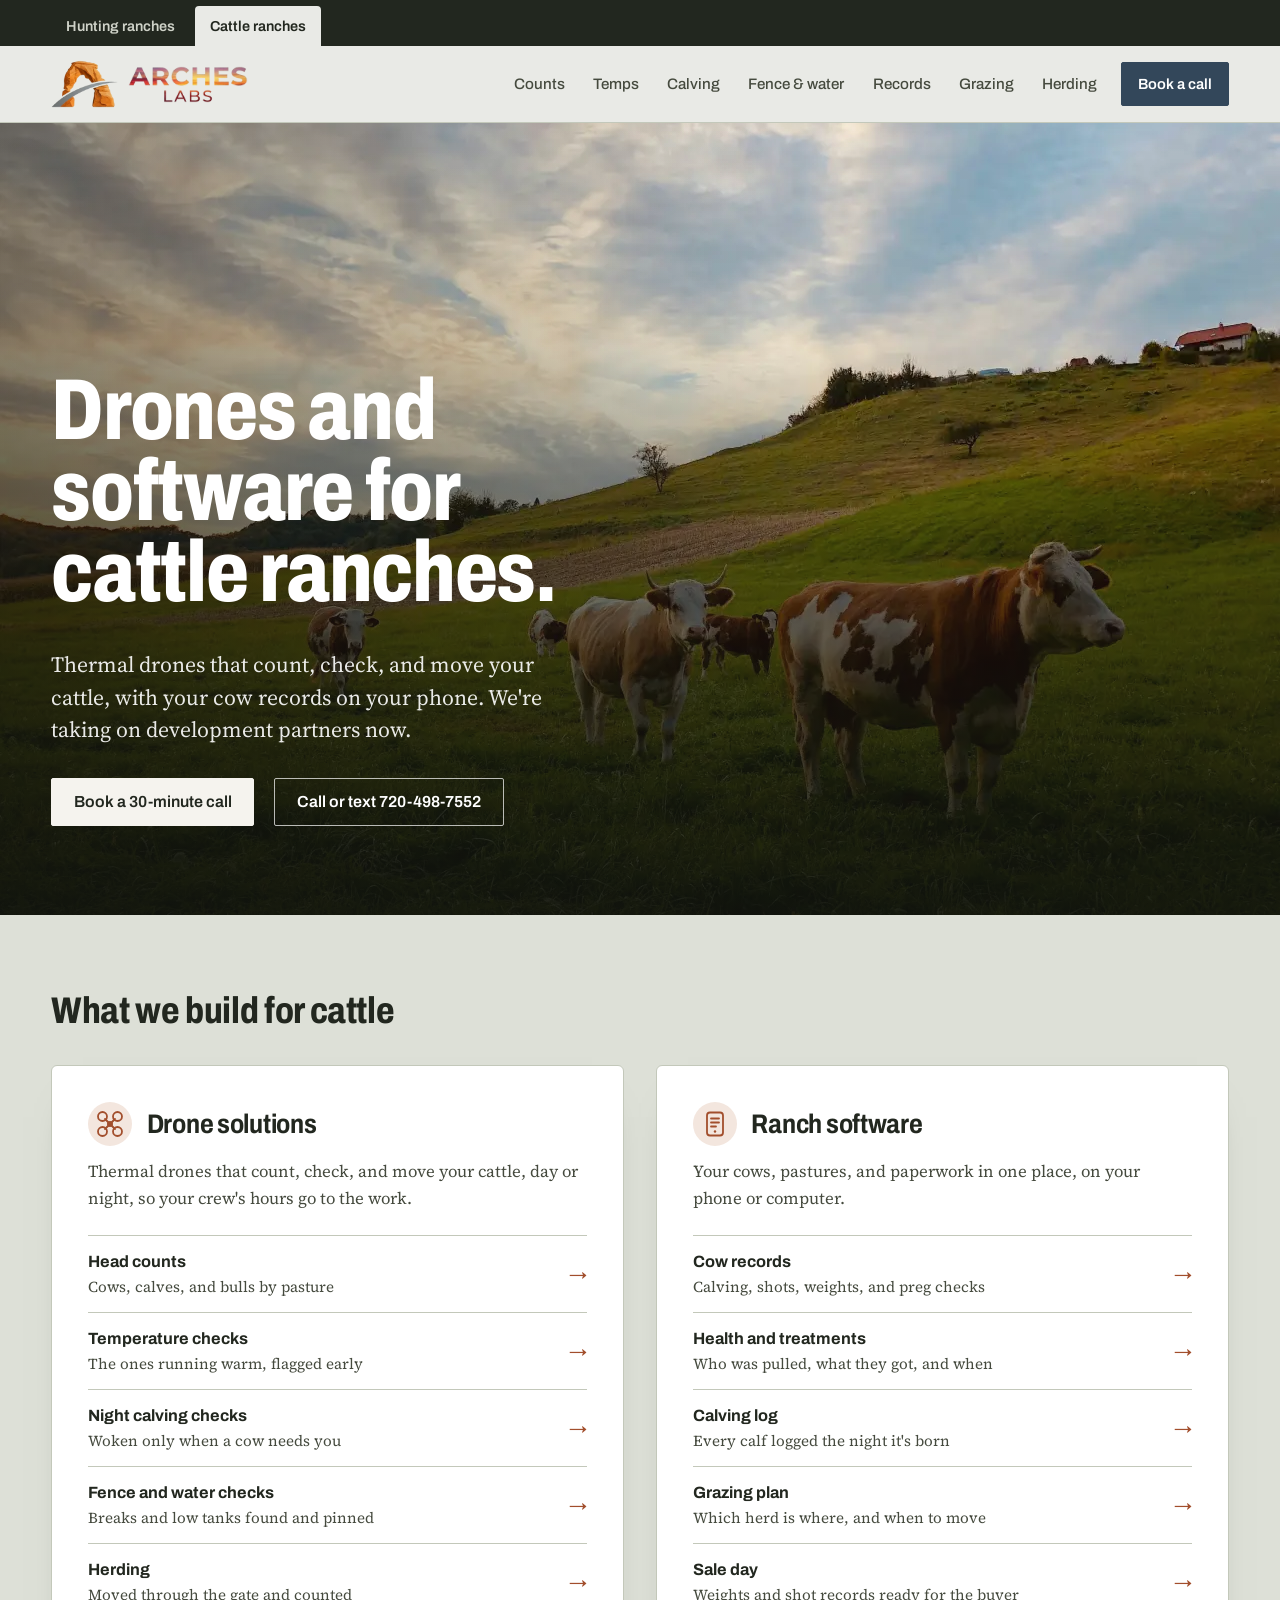
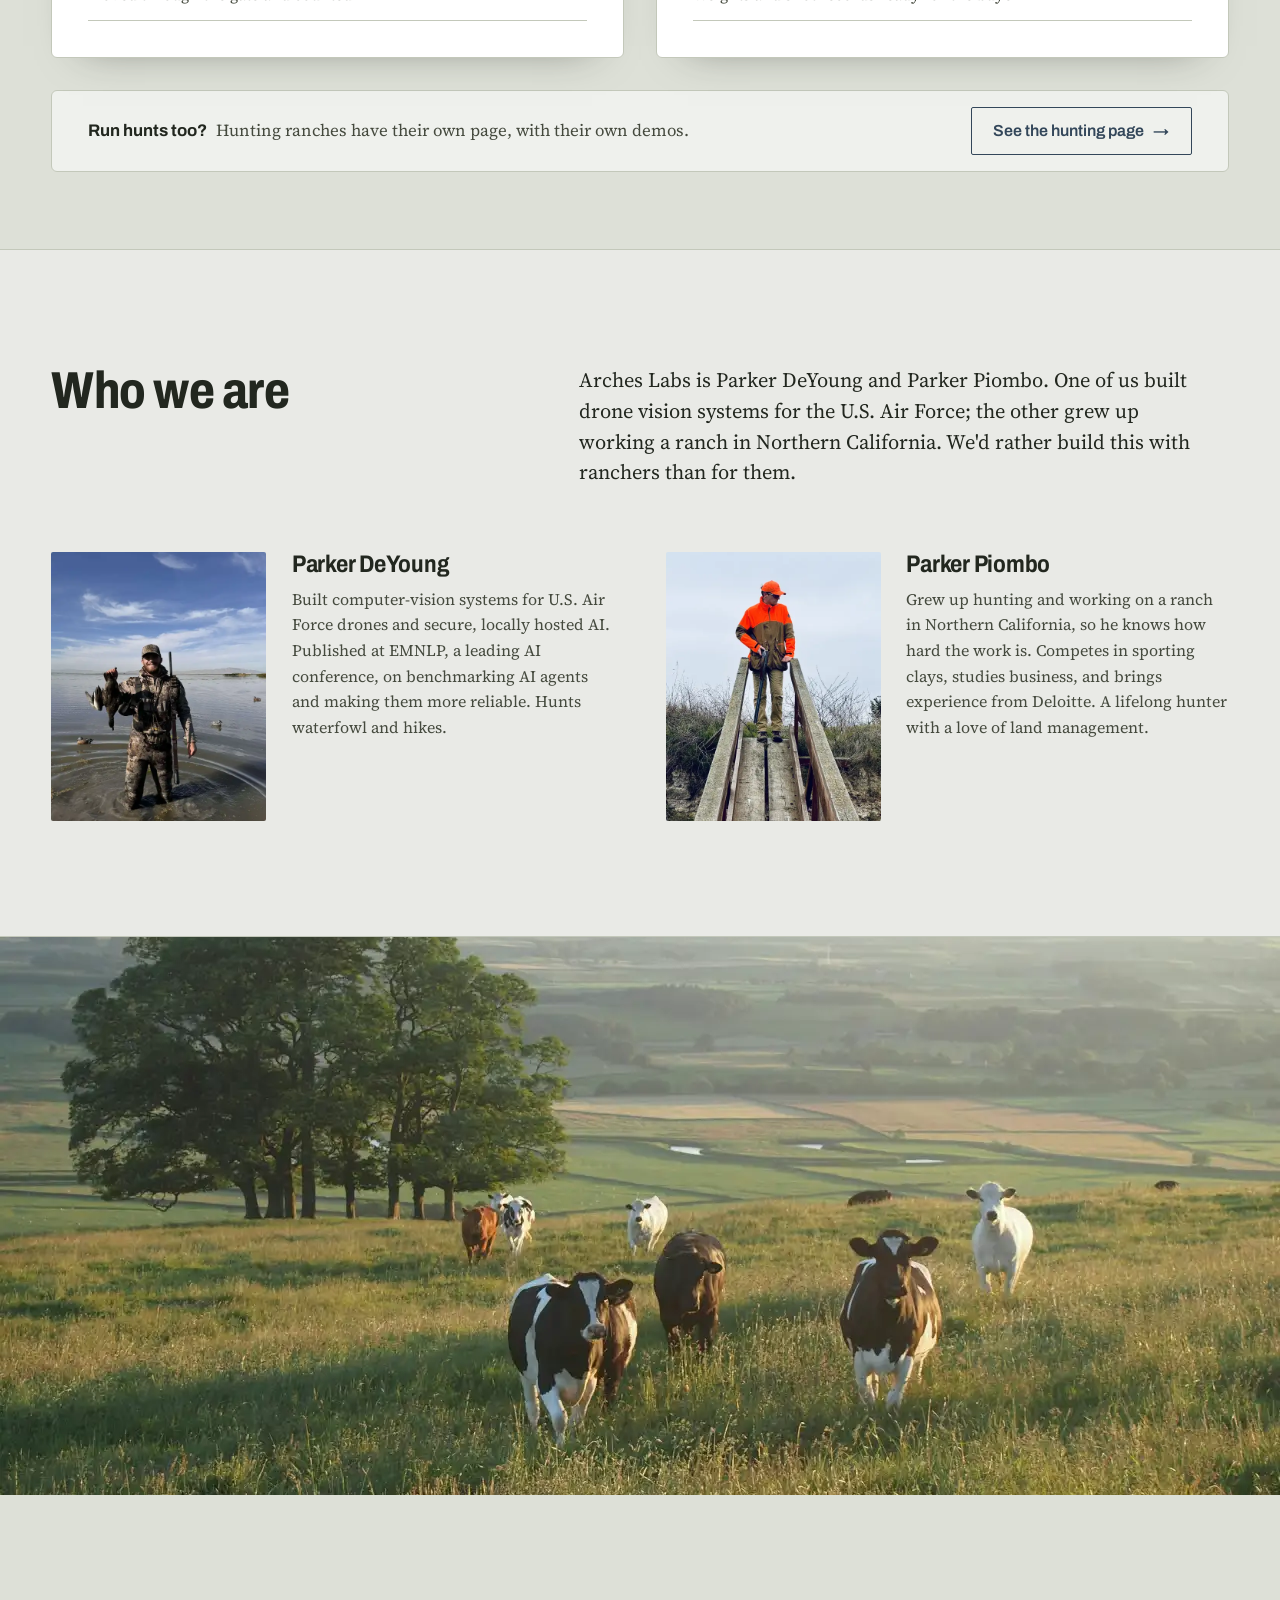
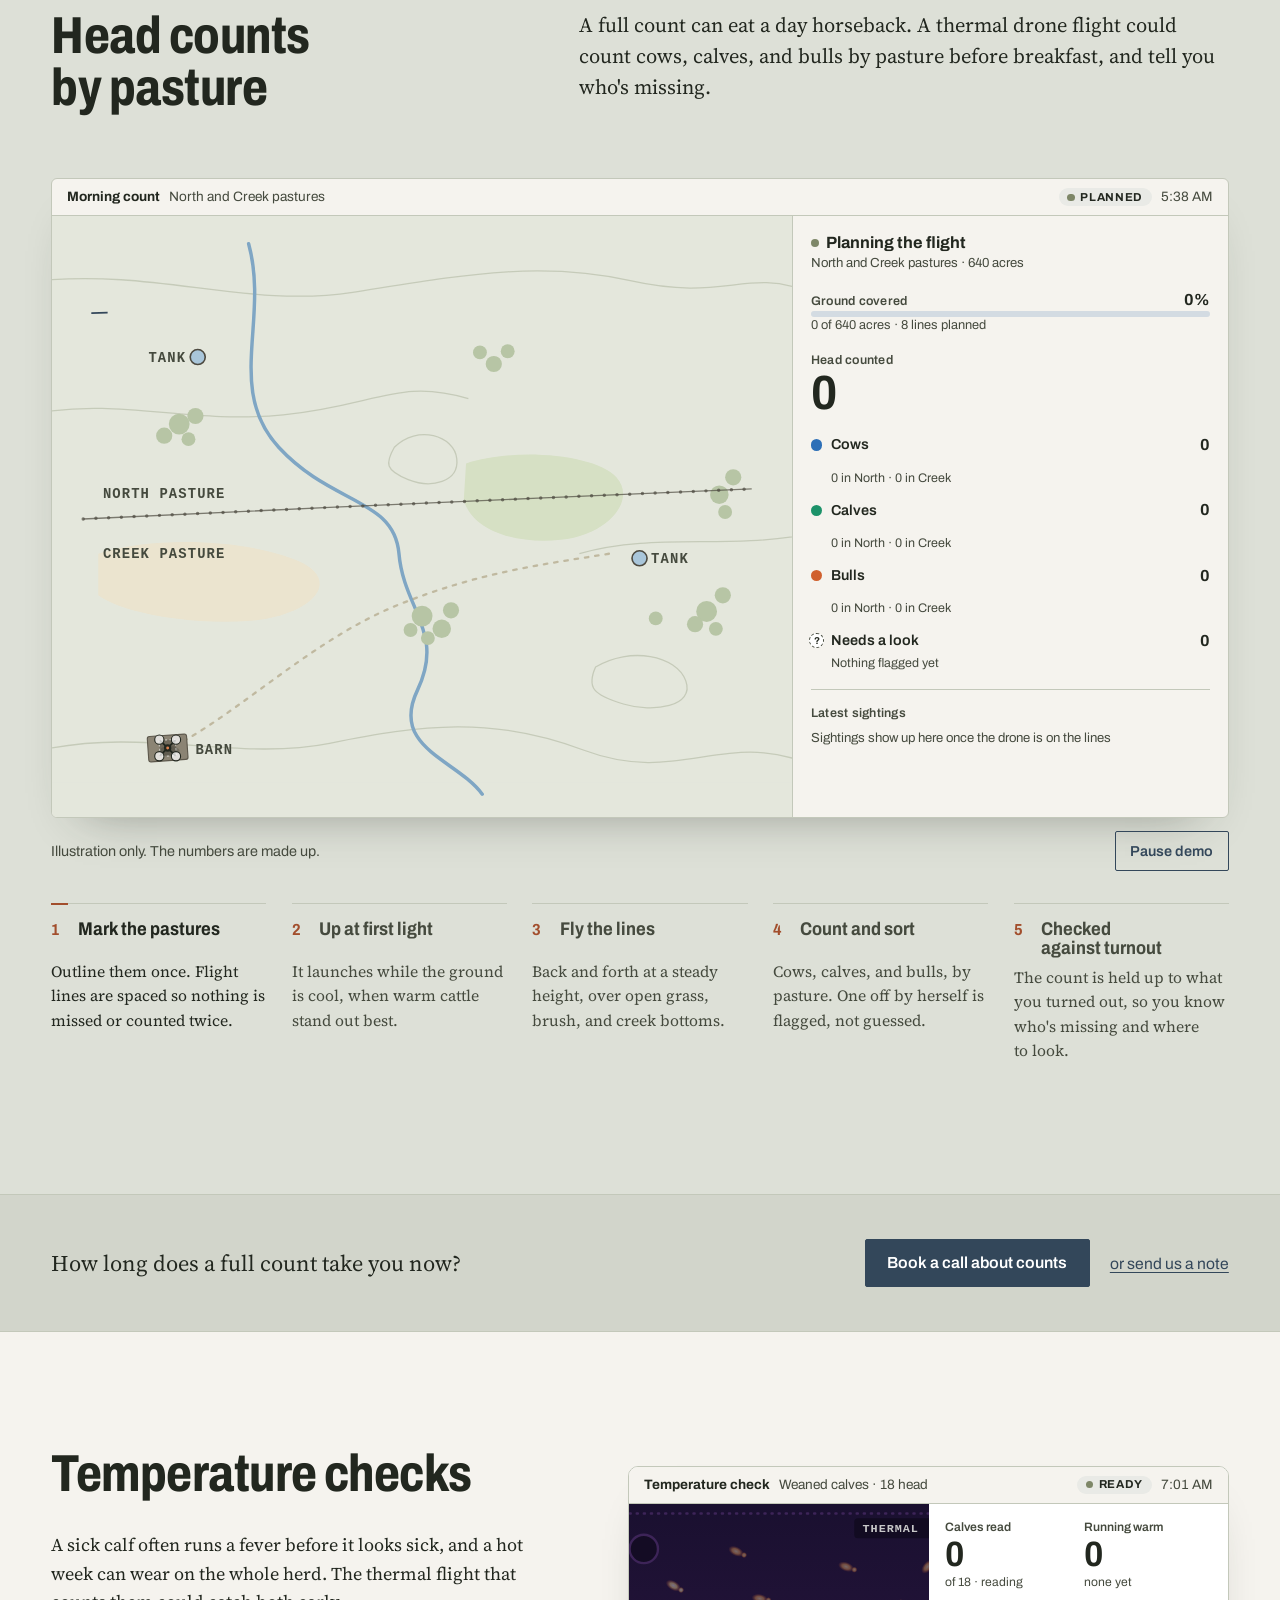
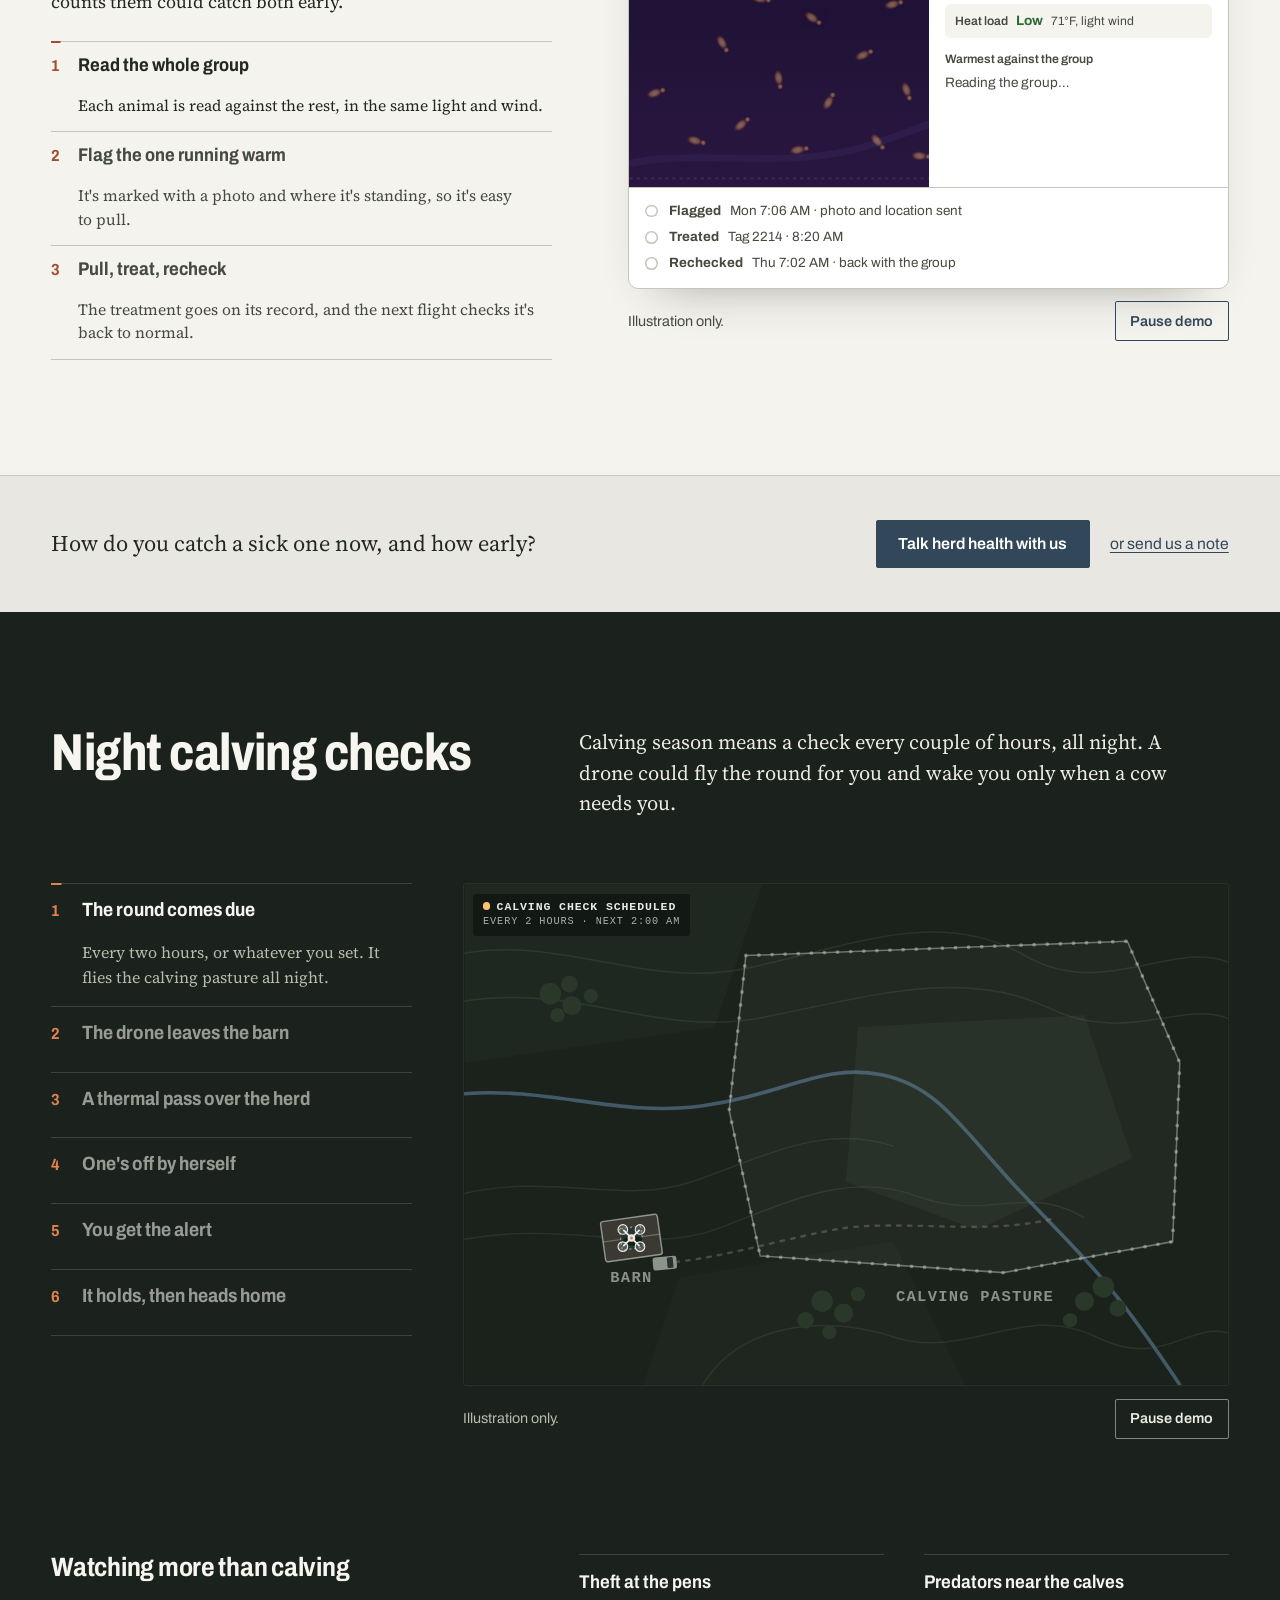
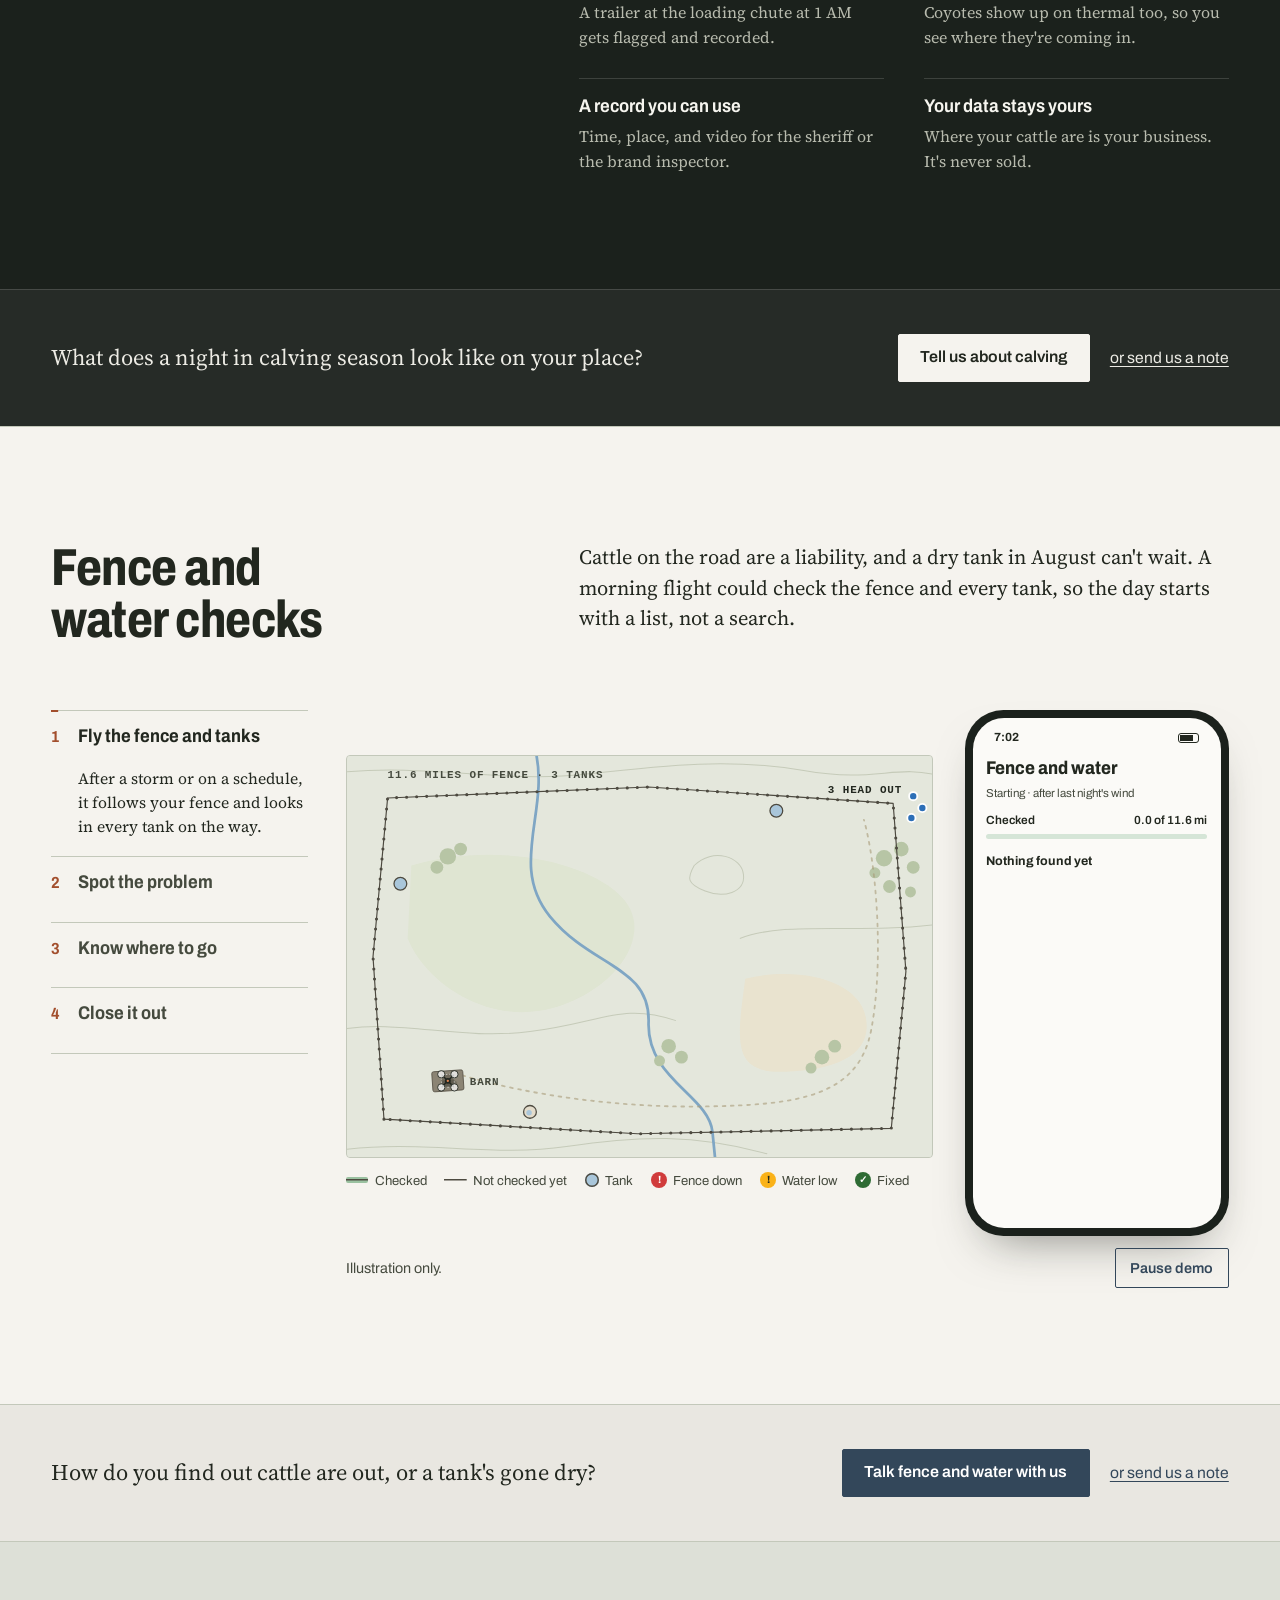
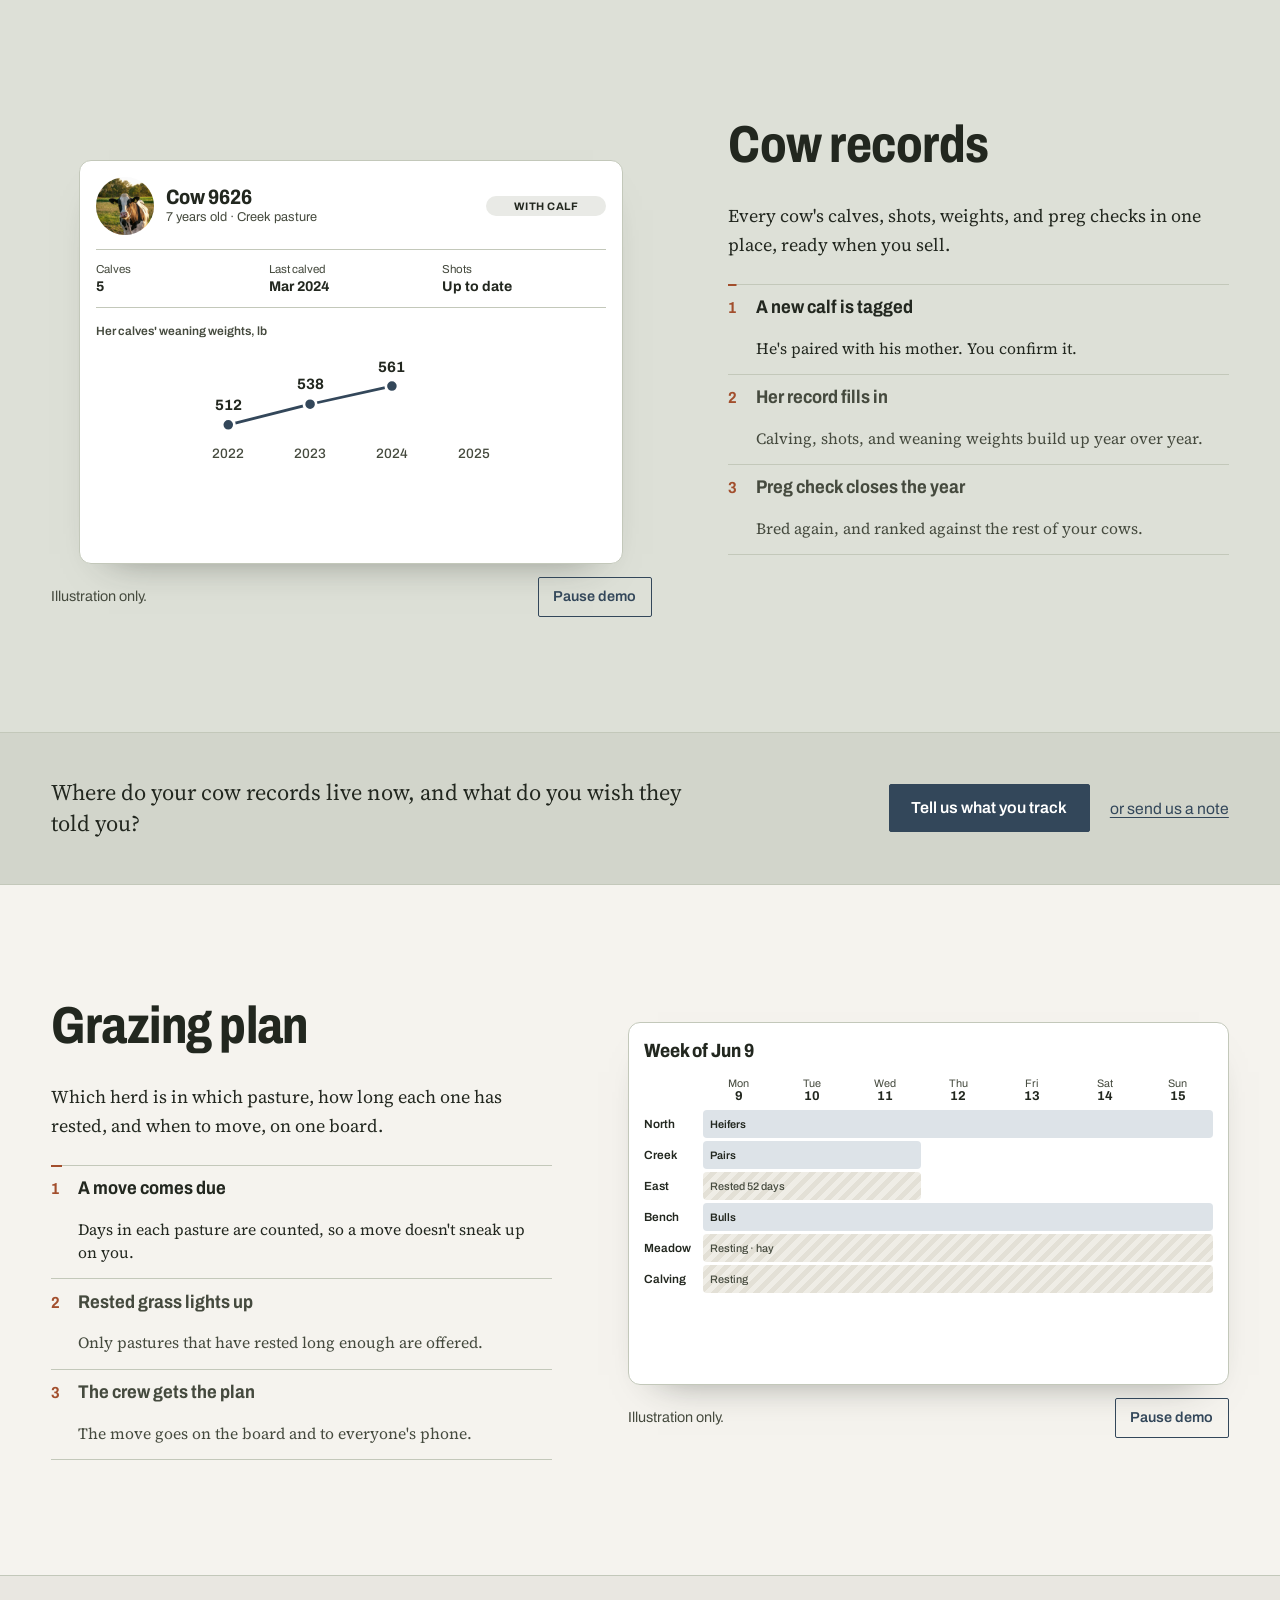
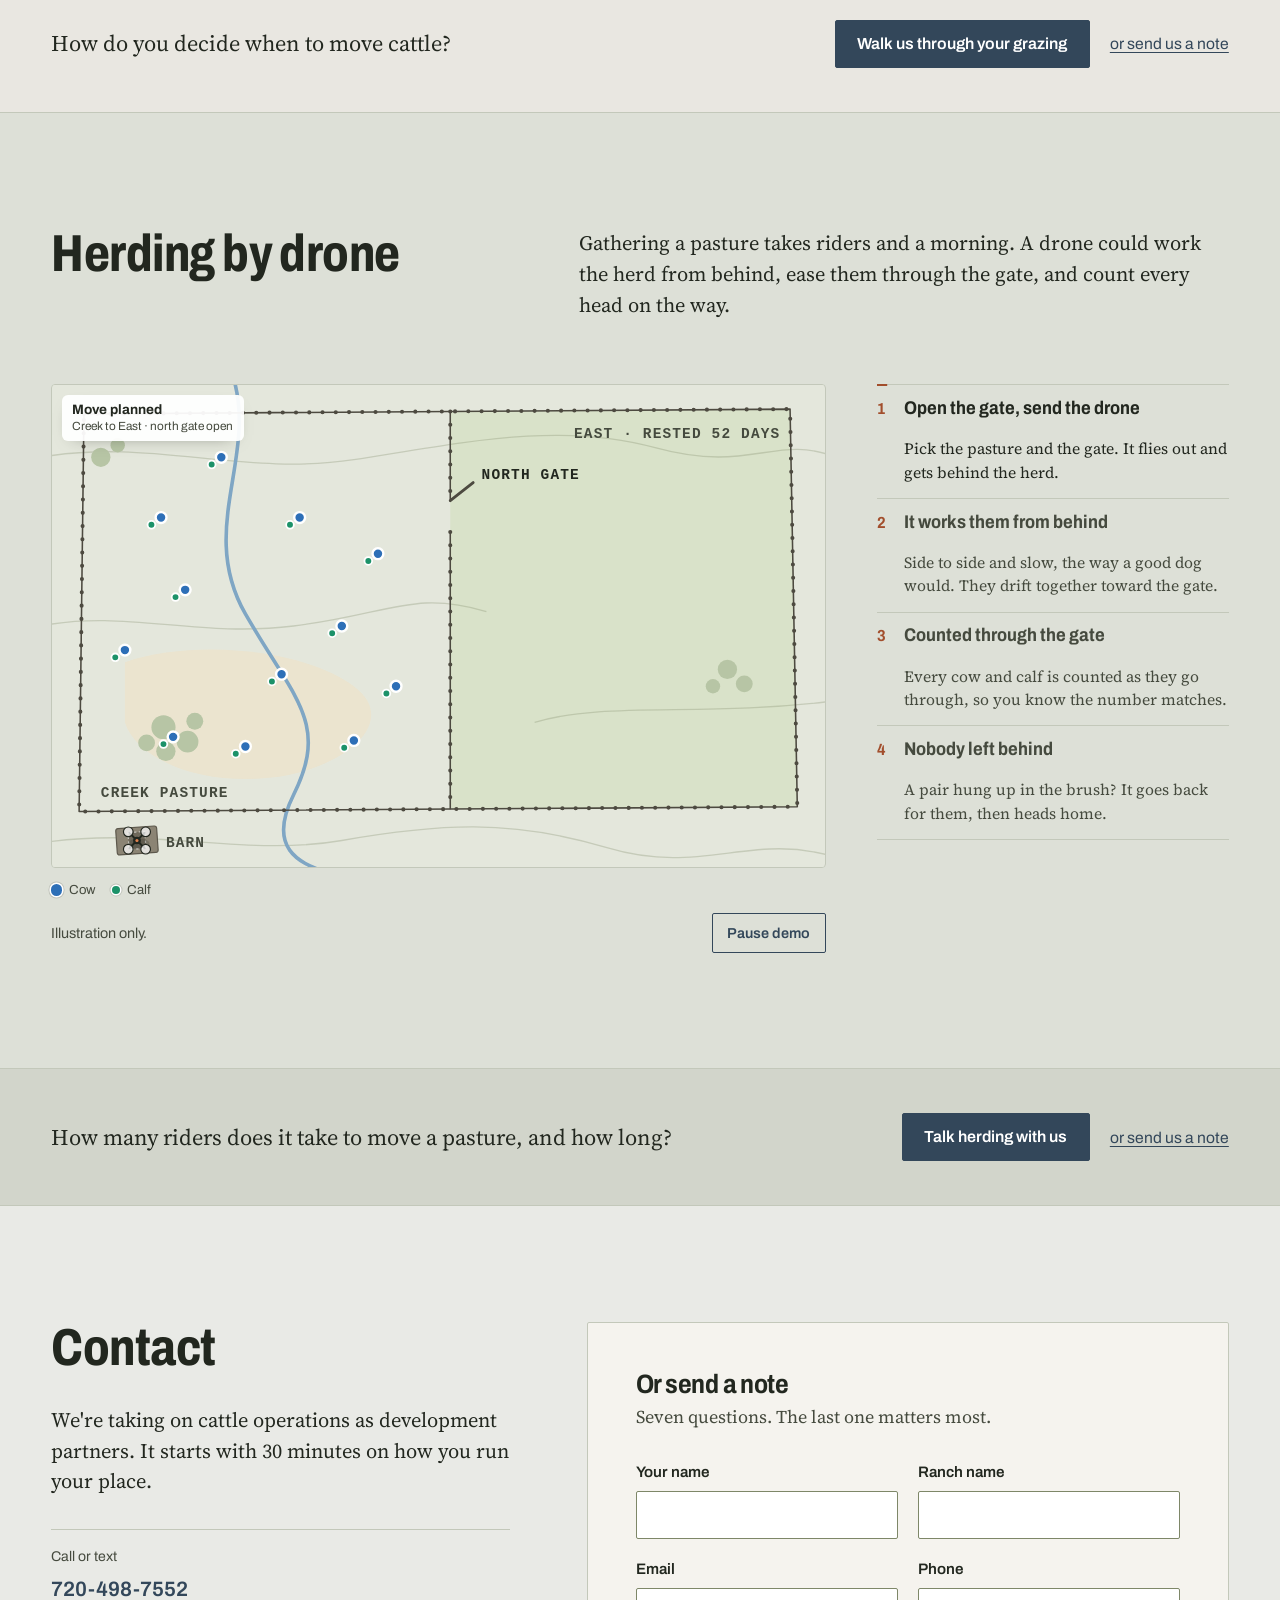
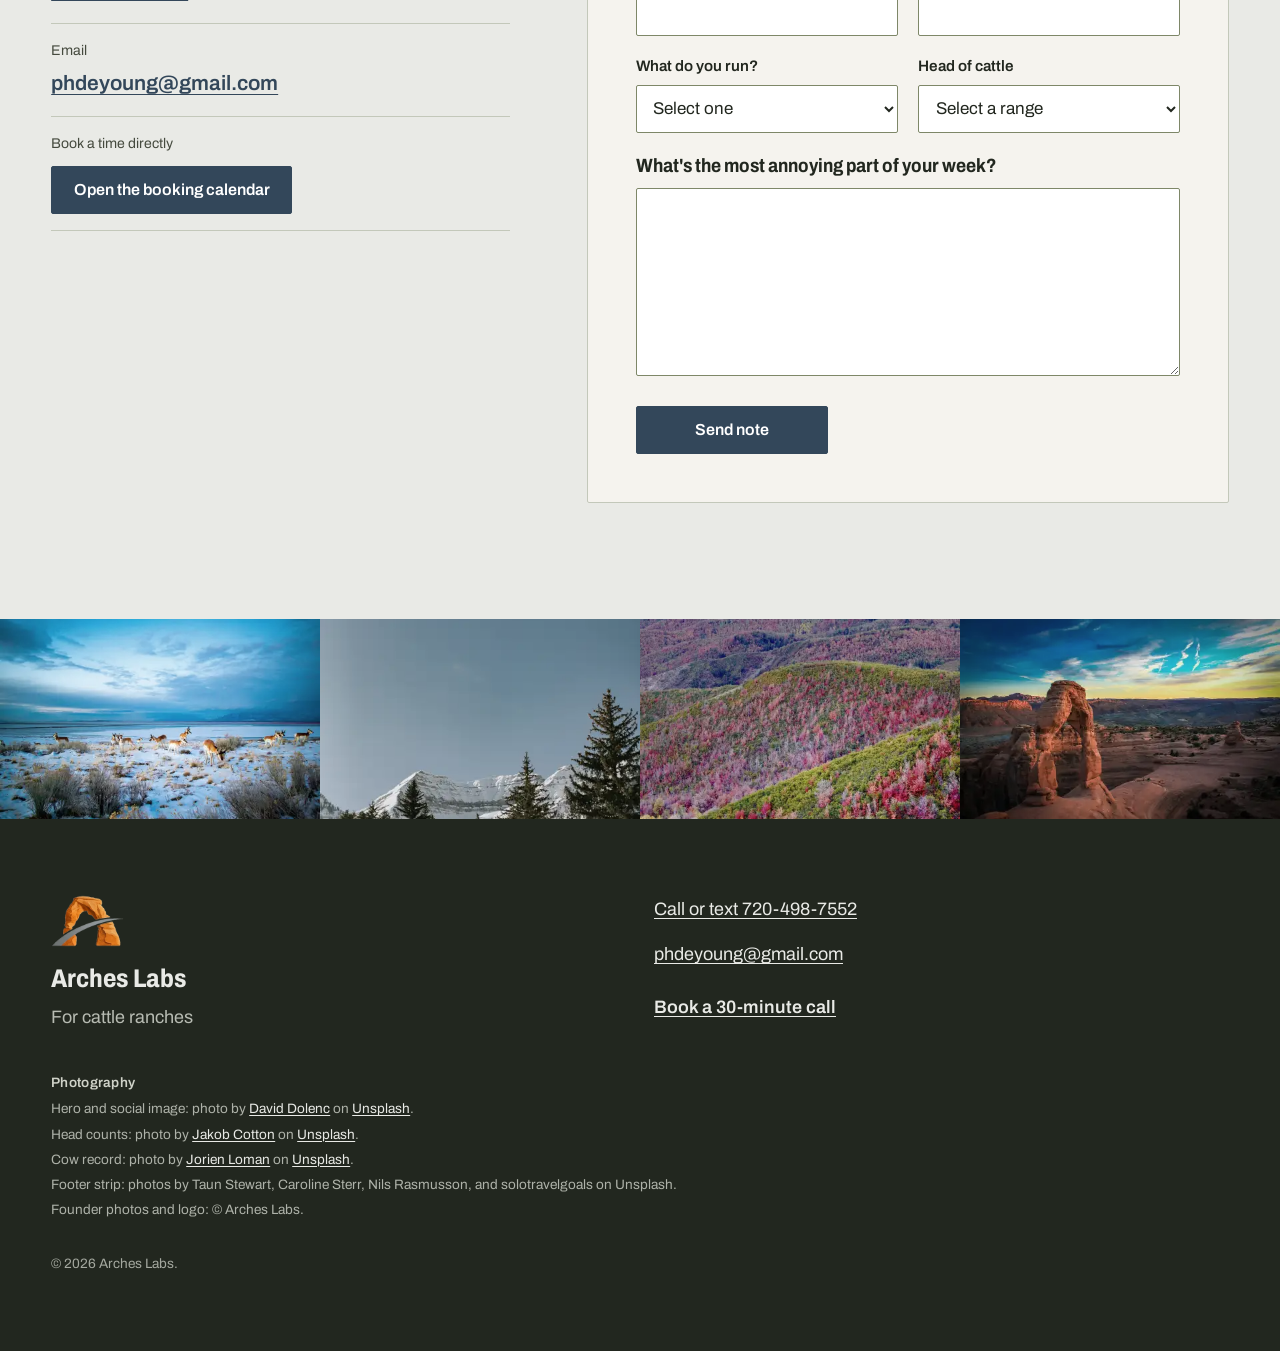
==== commit 443b14b8: "Use archeslab.com for cattle page URLs" ====
--- a/cattle/index.html
+++ b/cattle/index.html
@@ -22,22 +22,22 @@
 <title>Arches Labs — drones and software for cattle ranches</title>
 <meta name="description" content="Thermal drone head counts, temperature checks, night calving checks, fence and water checks, and herding, plus cow records and grazing plans for cattle ranches. Now taking on development partners.">
 
-<link rel="canonical" href="https://REPLACE_ME.example/cattle/">
+<link rel="canonical" href="https://archeslab.com/cattle/">
 
 <!-- Open Graph / Twitter -->
 <meta property="og:type" content="website">
 <meta property="og:site_name" content="Arches Labs">
 <meta property="og:title" content="Drones and software for cattle ranches">
 <meta property="og:description" content="Head counts, temperature checks, calving checks, fence and water, and herding for cattle ranches. Now taking on development partners: book a 30-minute call.">
-<meta property="og:url" content="https://REPLACE_ME.example/cattle/">
-<meta property="og:image" content="https://REPLACE_ME.example/assets/img/cattle-og-cover.jpg">
+<meta property="og:url" content="https://archeslab.com/cattle/">
+<meta property="og:image" content="https://archeslab.com/assets/img/cattle-og-cover.jpg">
 <meta property="og:image:width" content="1200">
 <meta property="og:image:height" content="630">
 <meta property="og:image:alt" content="Red-and-white cattle grazing a hillside pasture under a big evening sky.">
 <meta name="twitter:card" content="summary_large_image">
 <meta name="twitter:title" content="Drones and software for cattle ranches">
 <meta name="twitter:description" content="Head counts, temperature checks, calving checks, fence and water, and herding for cattle ranches. Now taking on development partners: book a 30-minute call.">
-<meta name="twitter:image" content="https://REPLACE_ME.example/assets/img/cattle-og-cover.jpg">
+<meta name="twitter:image" content="https://archeslab.com/assets/img/cattle-og-cover.jpg">
 <meta name="twitter:image:alt" content="Red-and-white cattle grazing a hillside pasture under a big evening sky.">
 
 <meta name="theme-color" content="#33475a">
@@ -58,7 +58,7 @@
     PHONE:        "720-498-7552",
     PHONE_TEL:    "+17204987552",
     EMAIL:        "phdeyoung@gmail.com",
-    SITE_URL:     "https://REPLACE_ME.example",                   // REPLACE_ME
+    SITE_URL:     "https://archeslab.com",                   // REPLACE_ME
     ANALYTICS_ID: ""                                              // optional
   };
 </script>
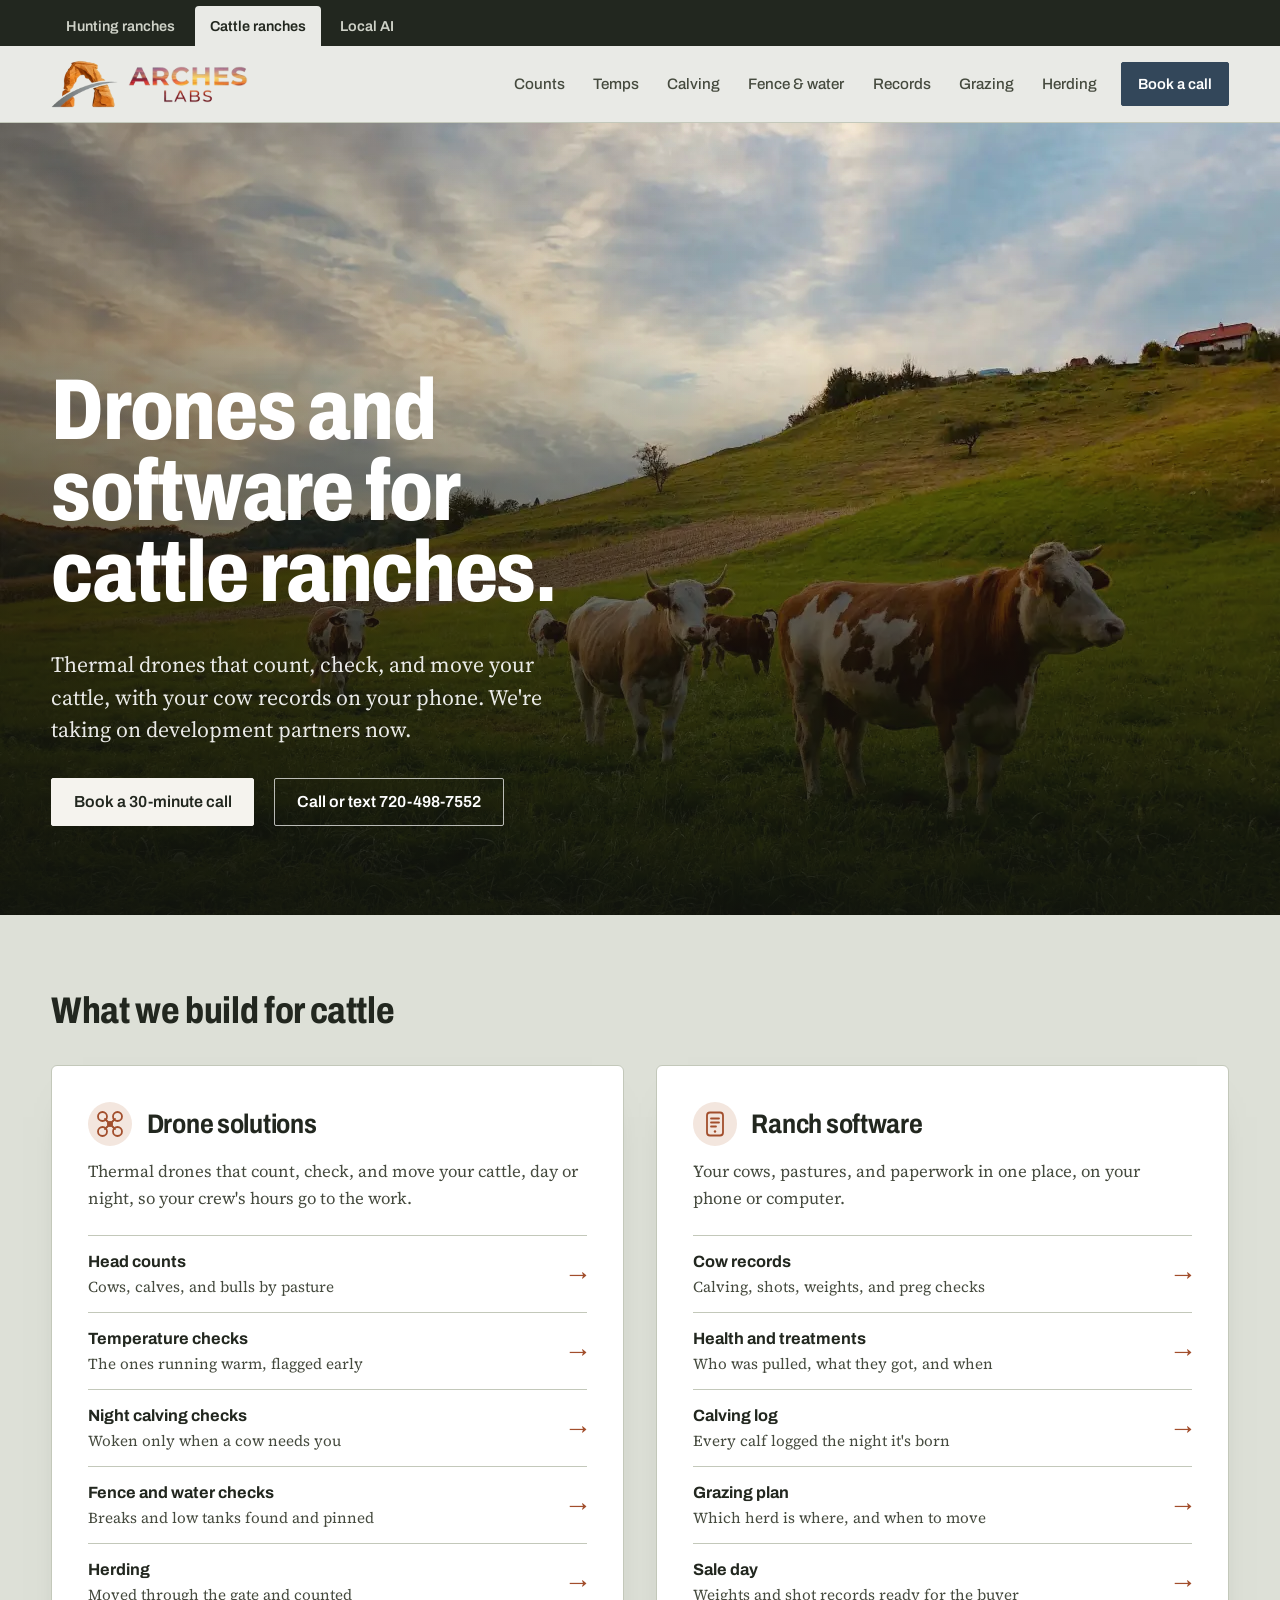
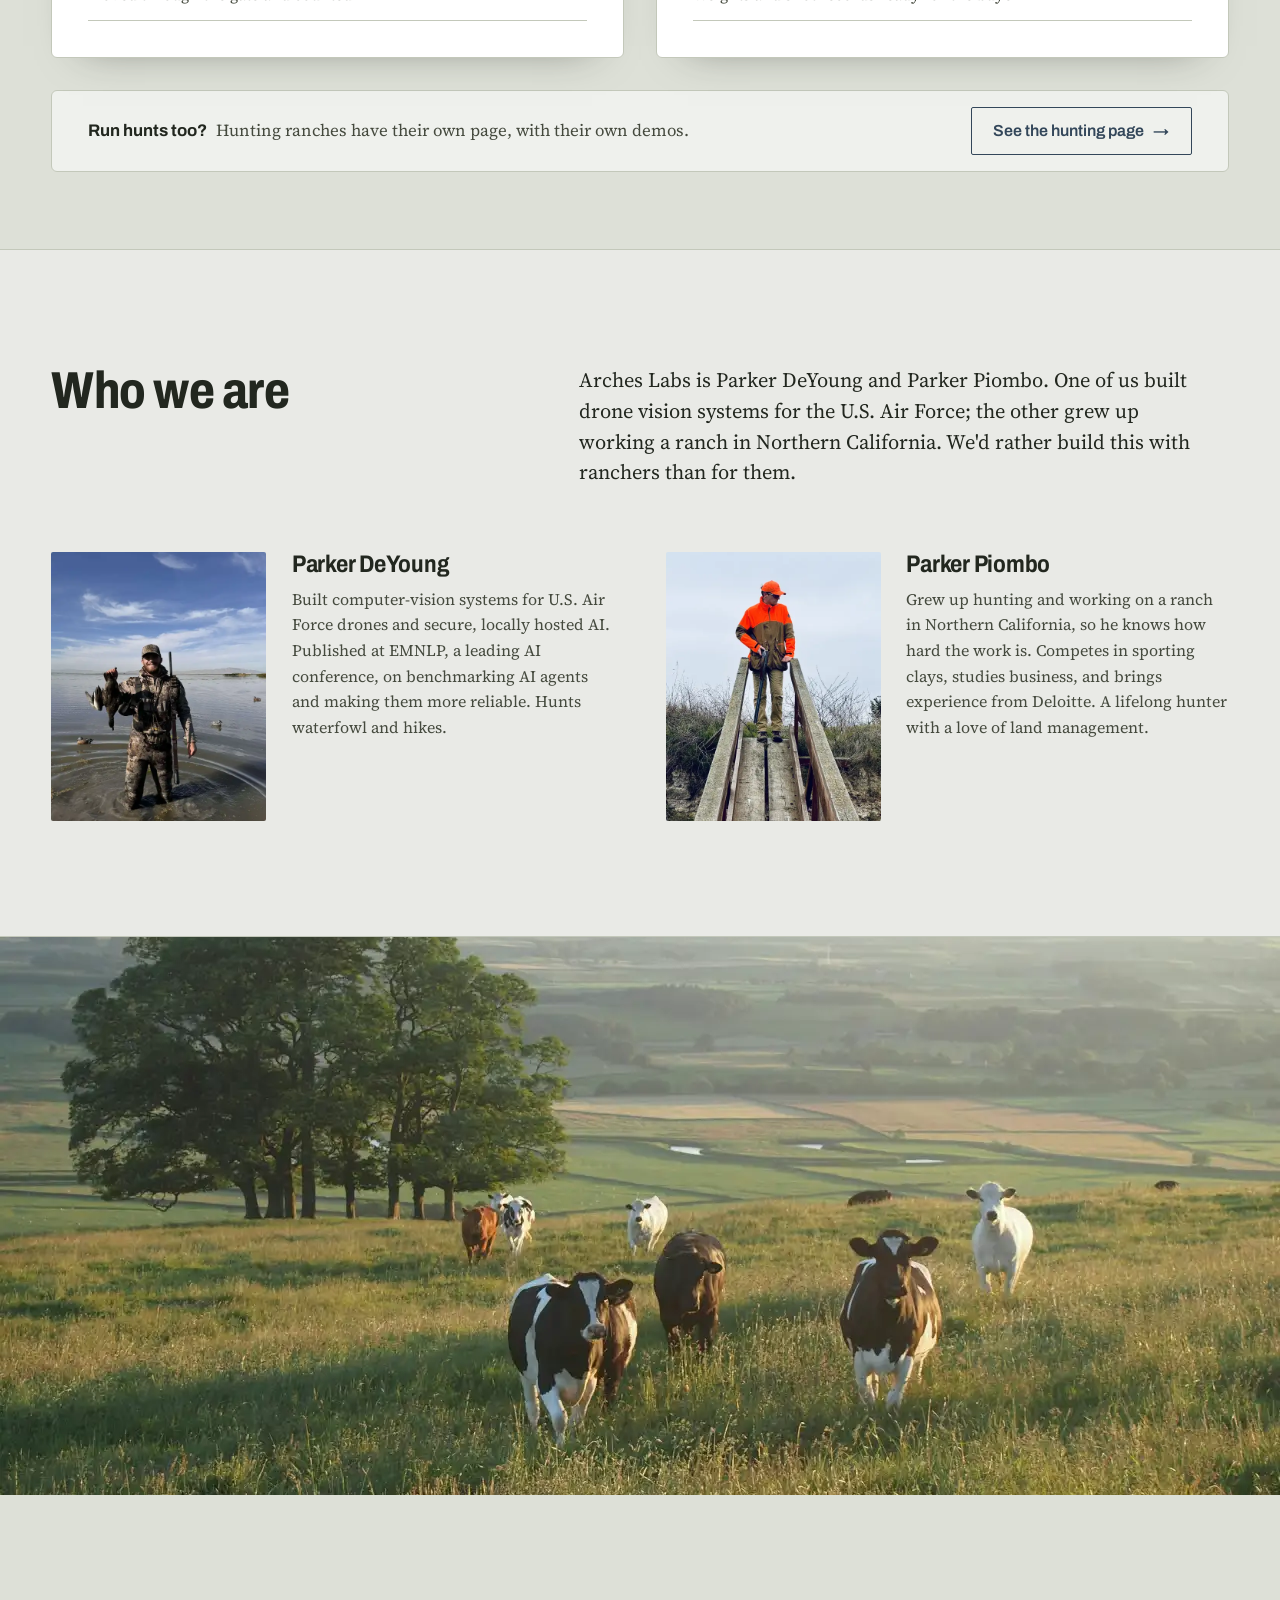
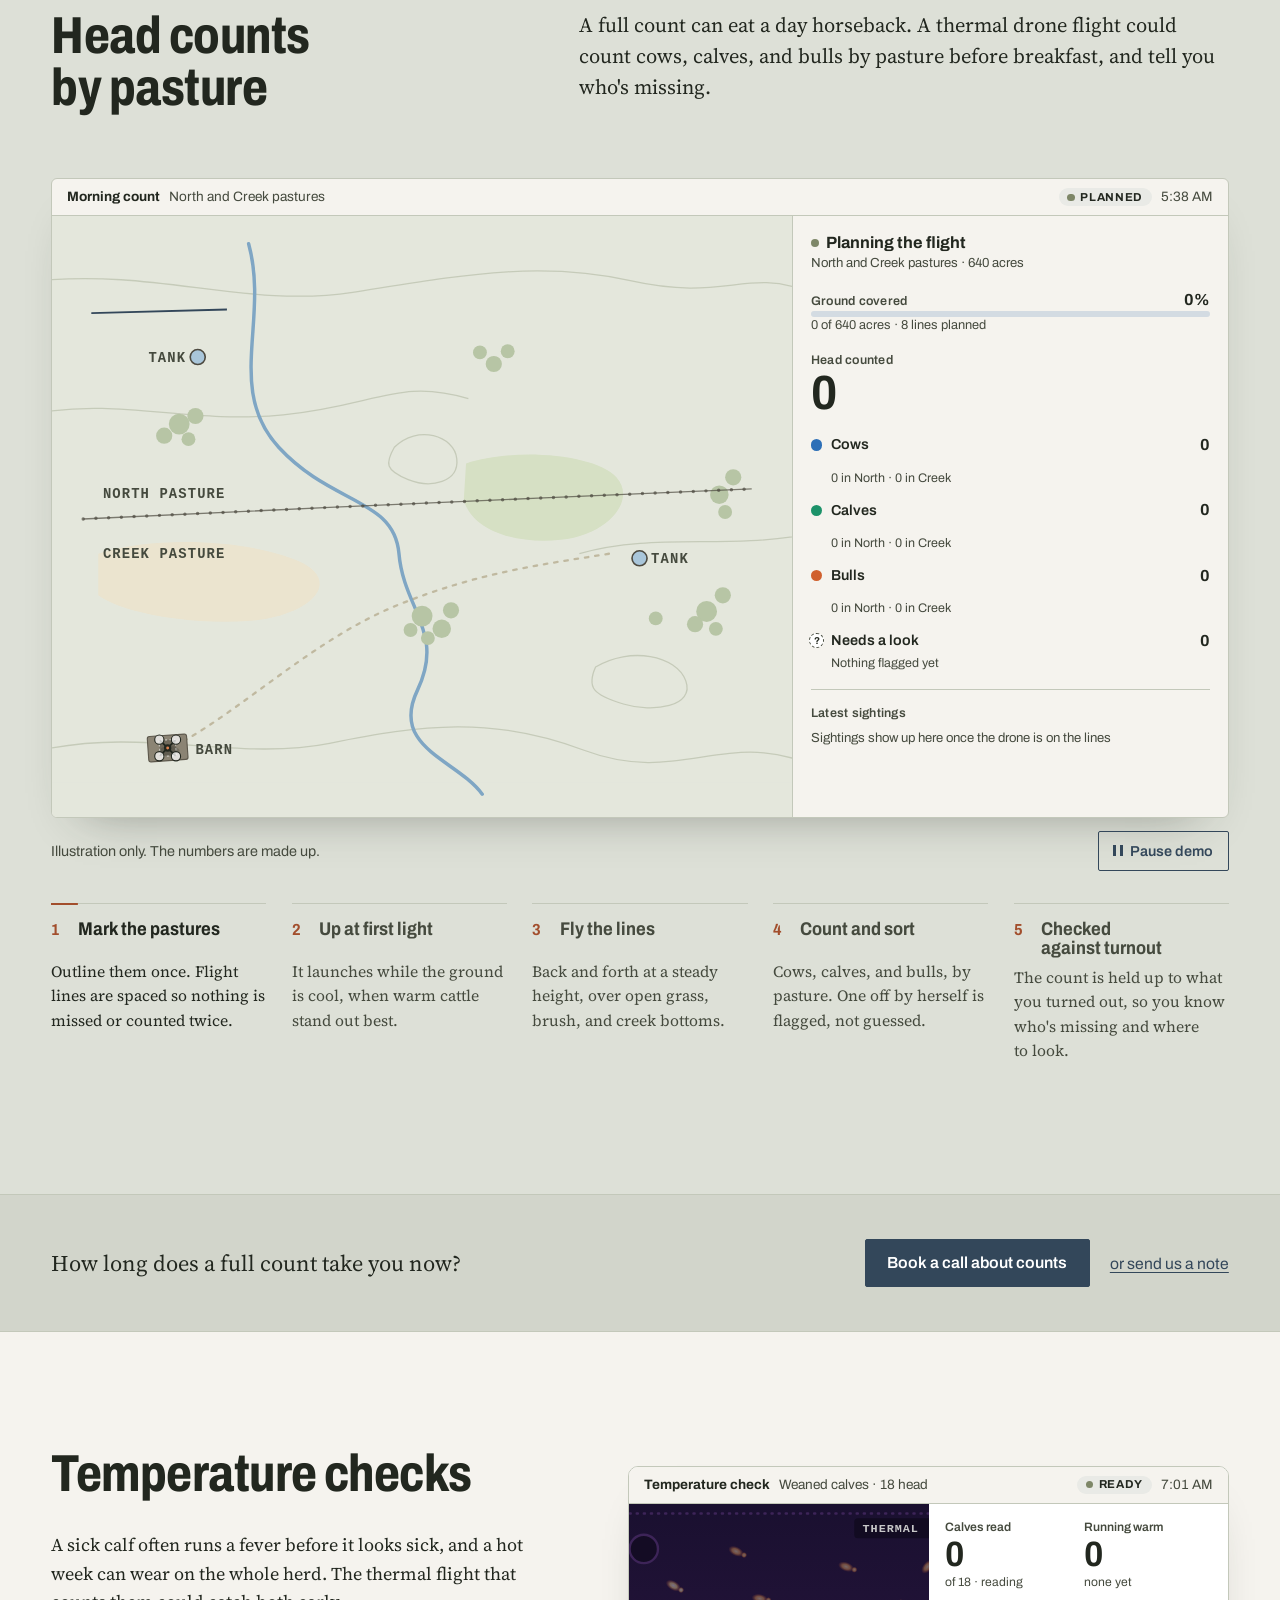
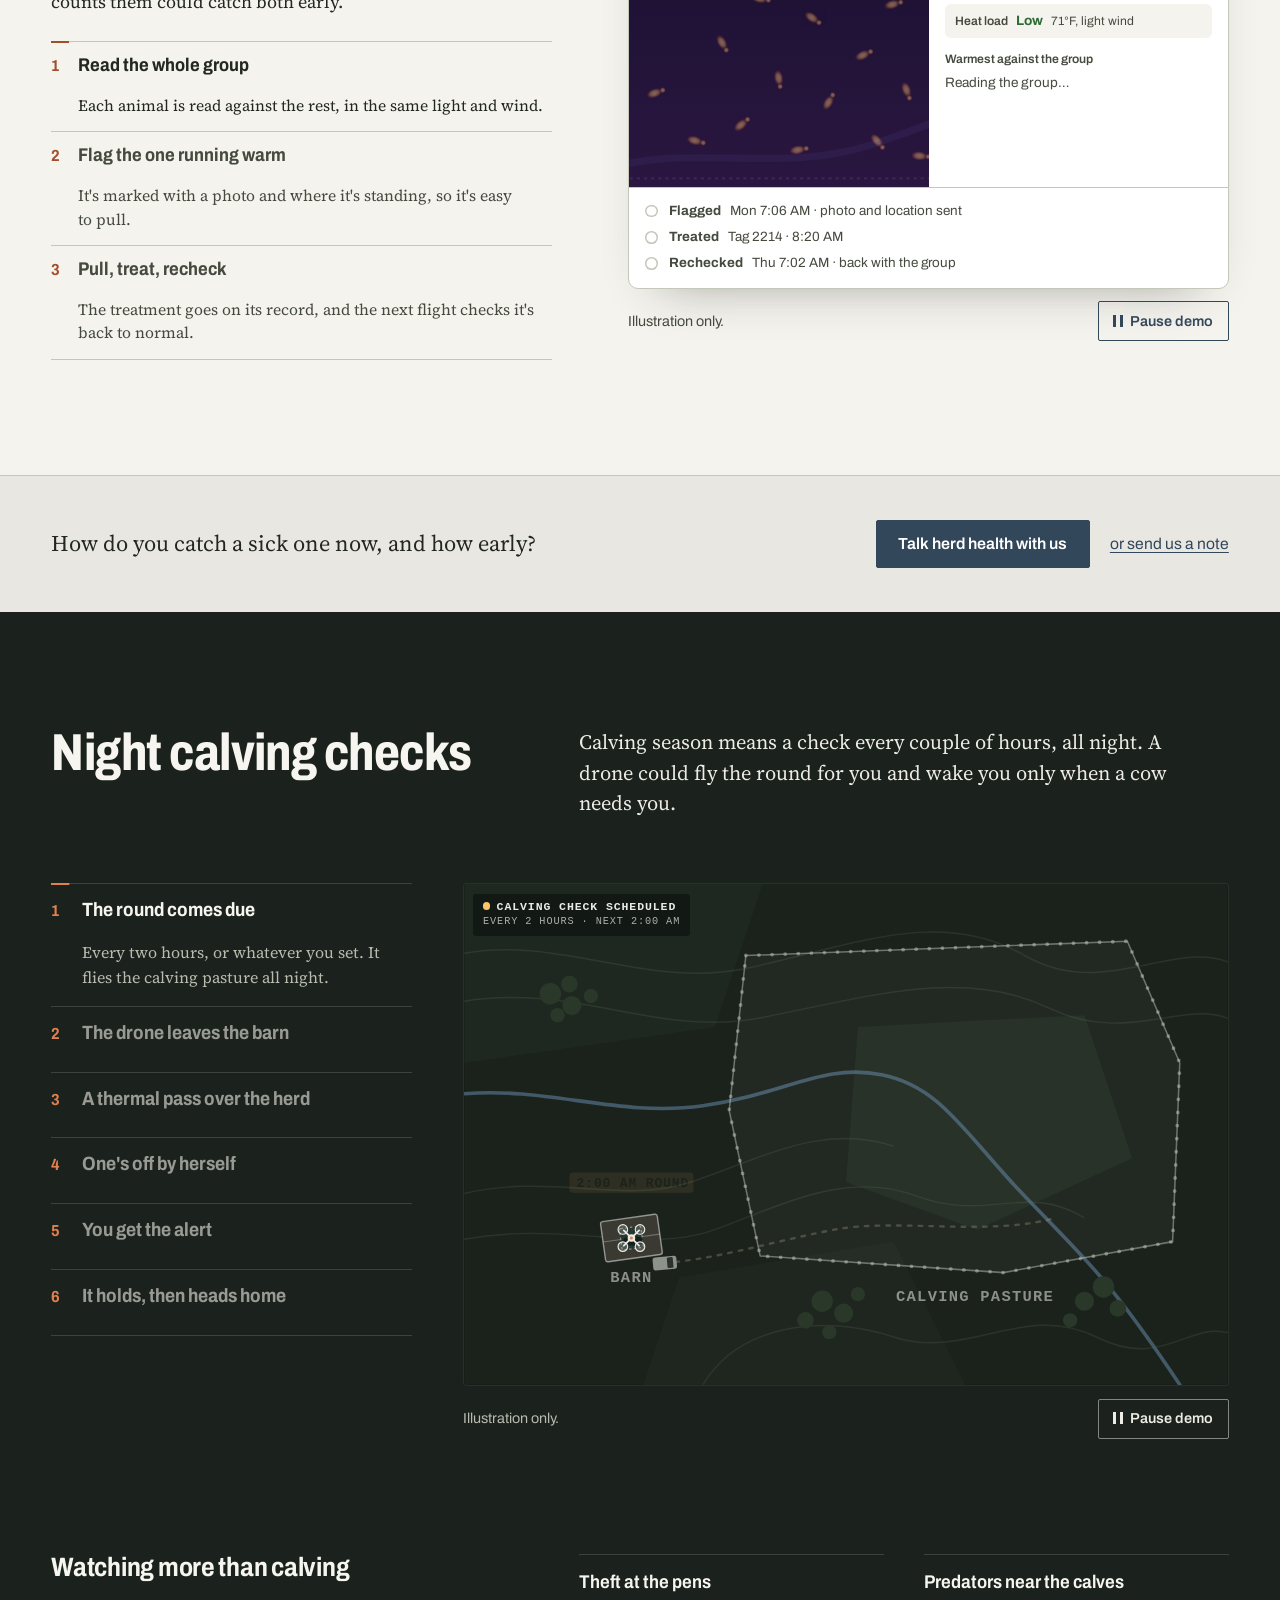
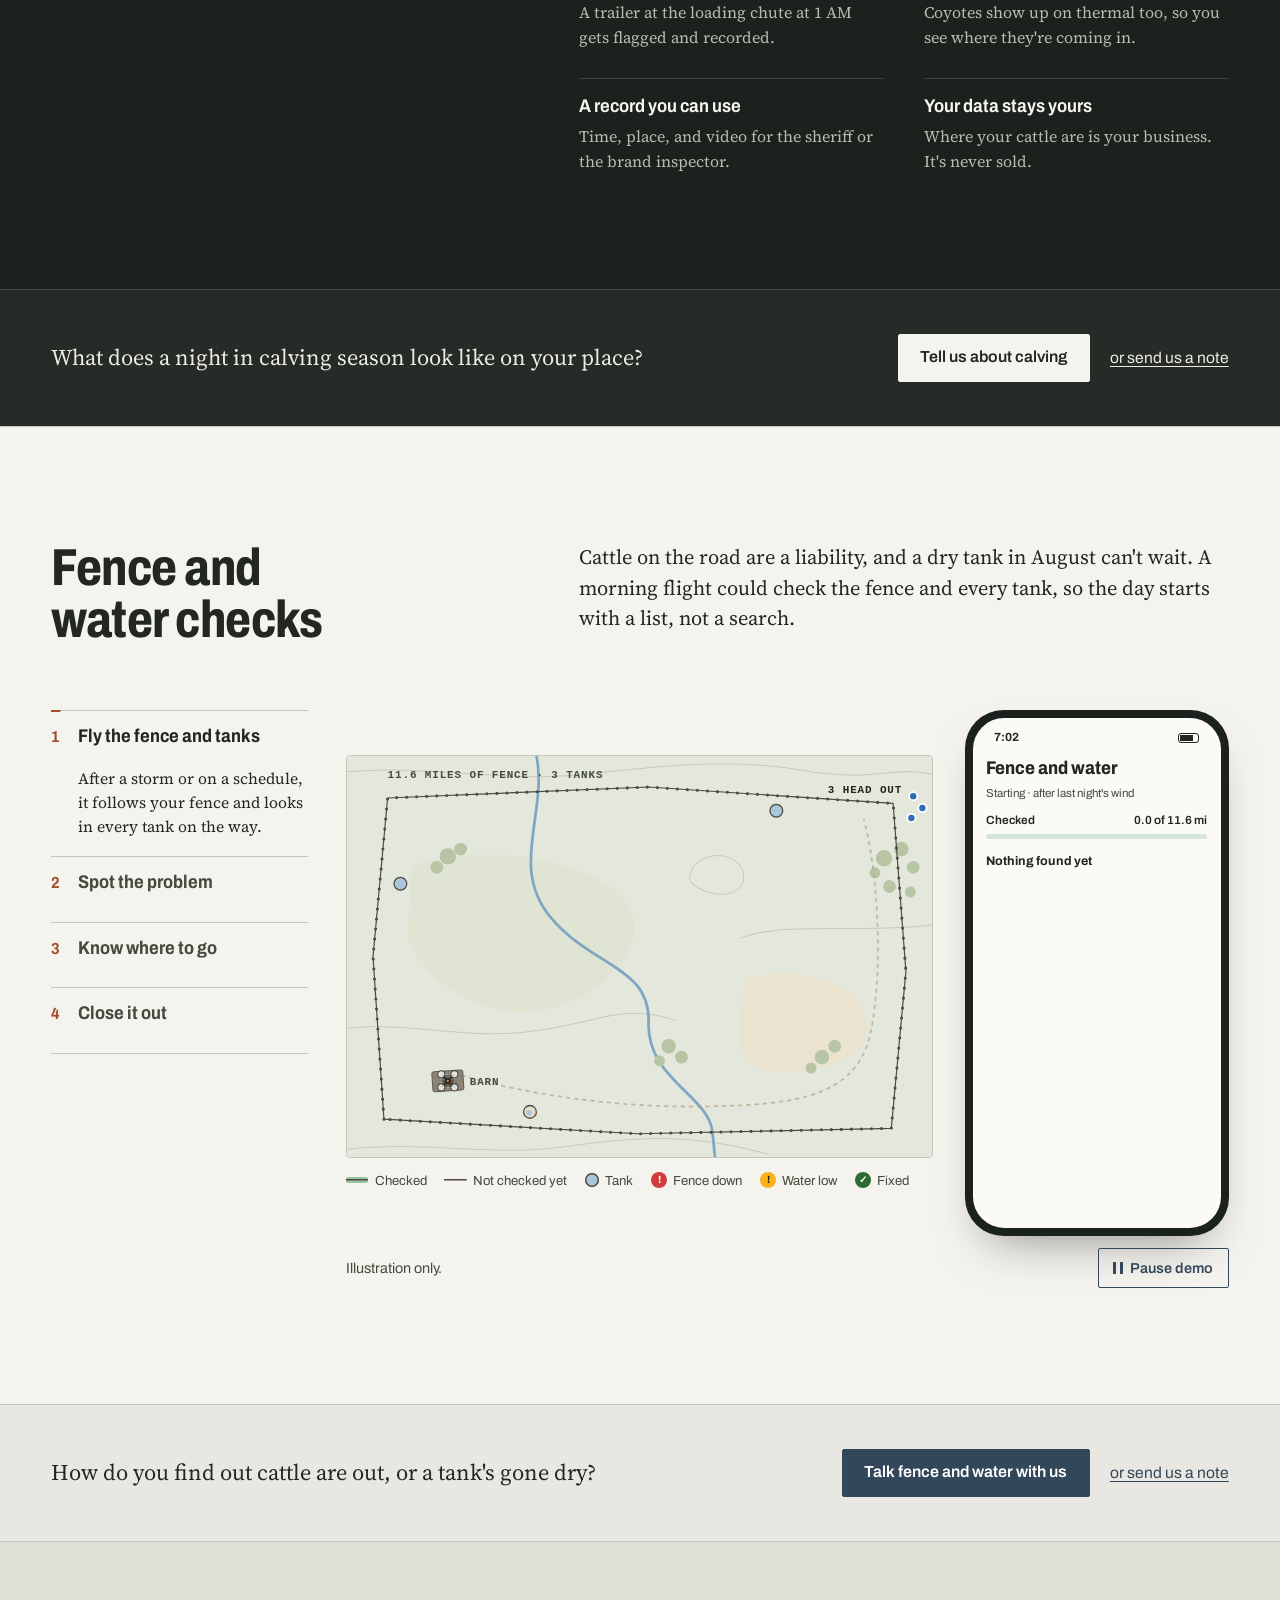
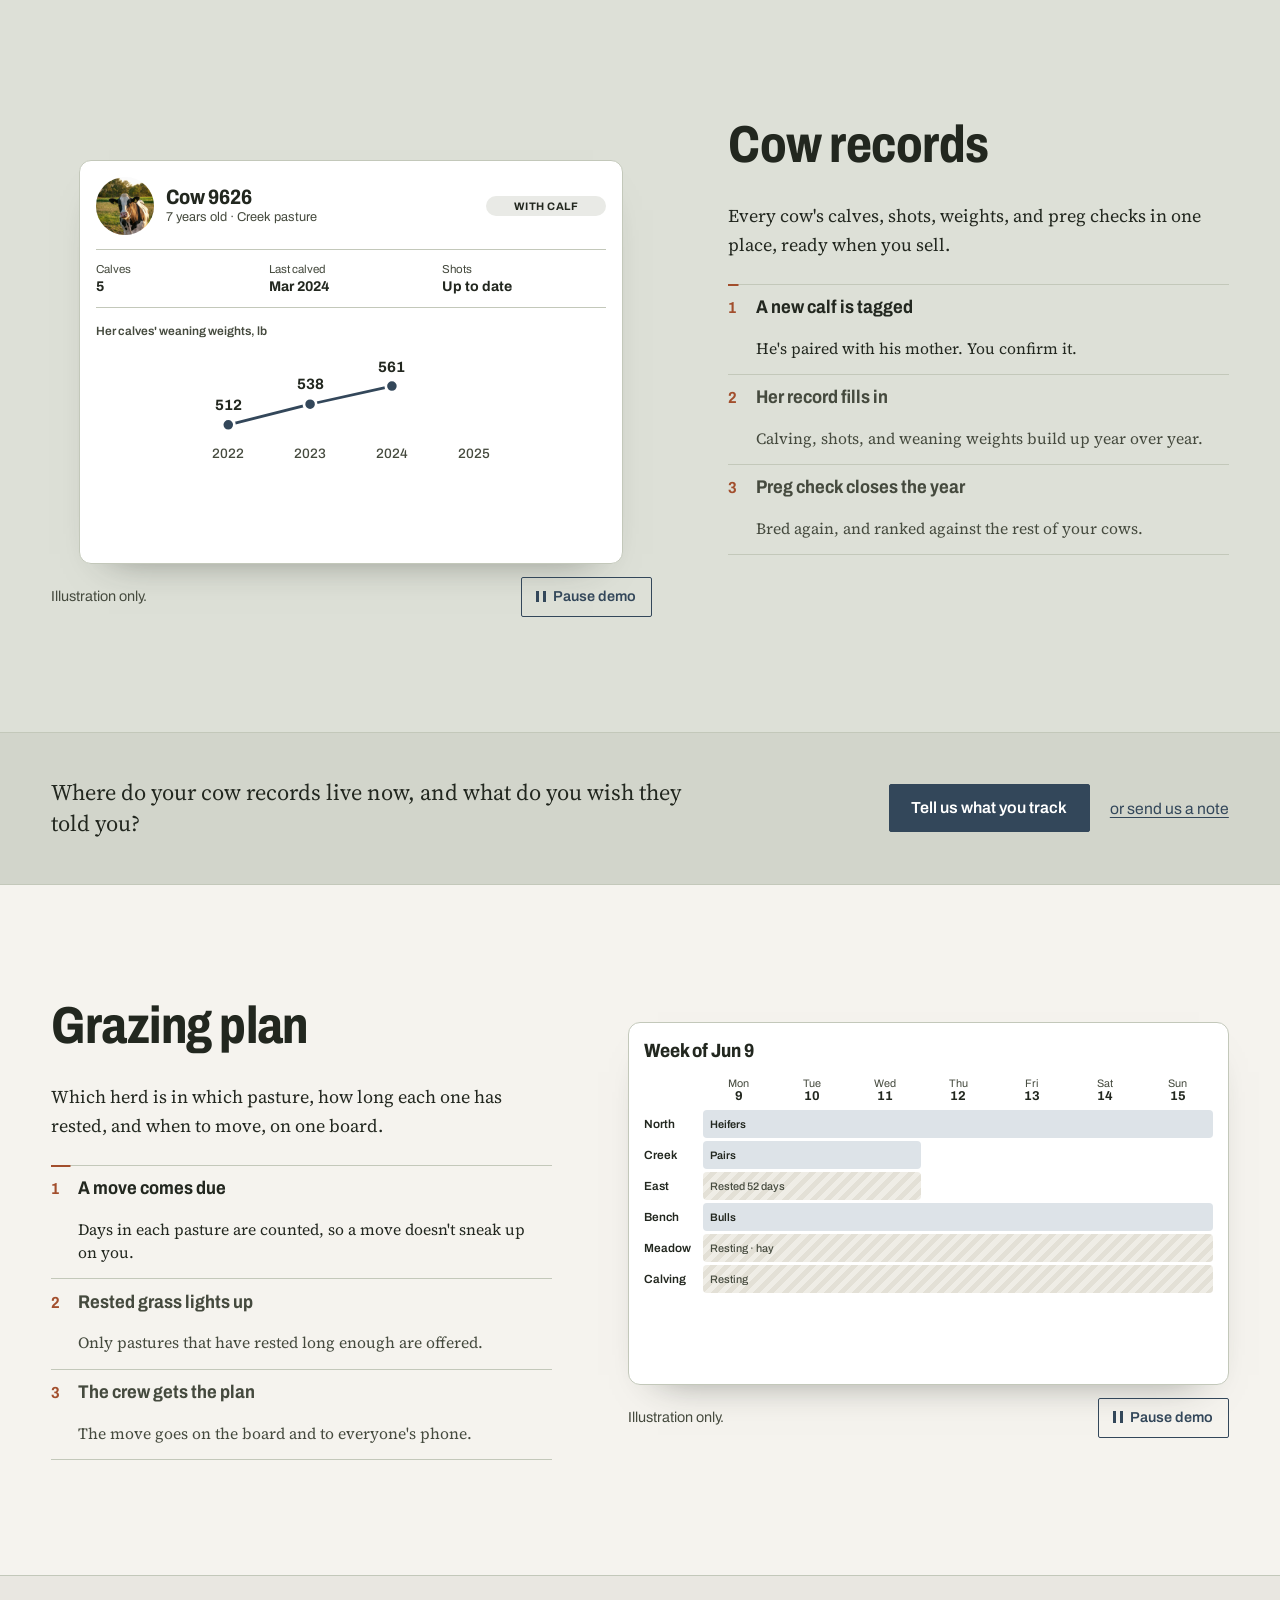
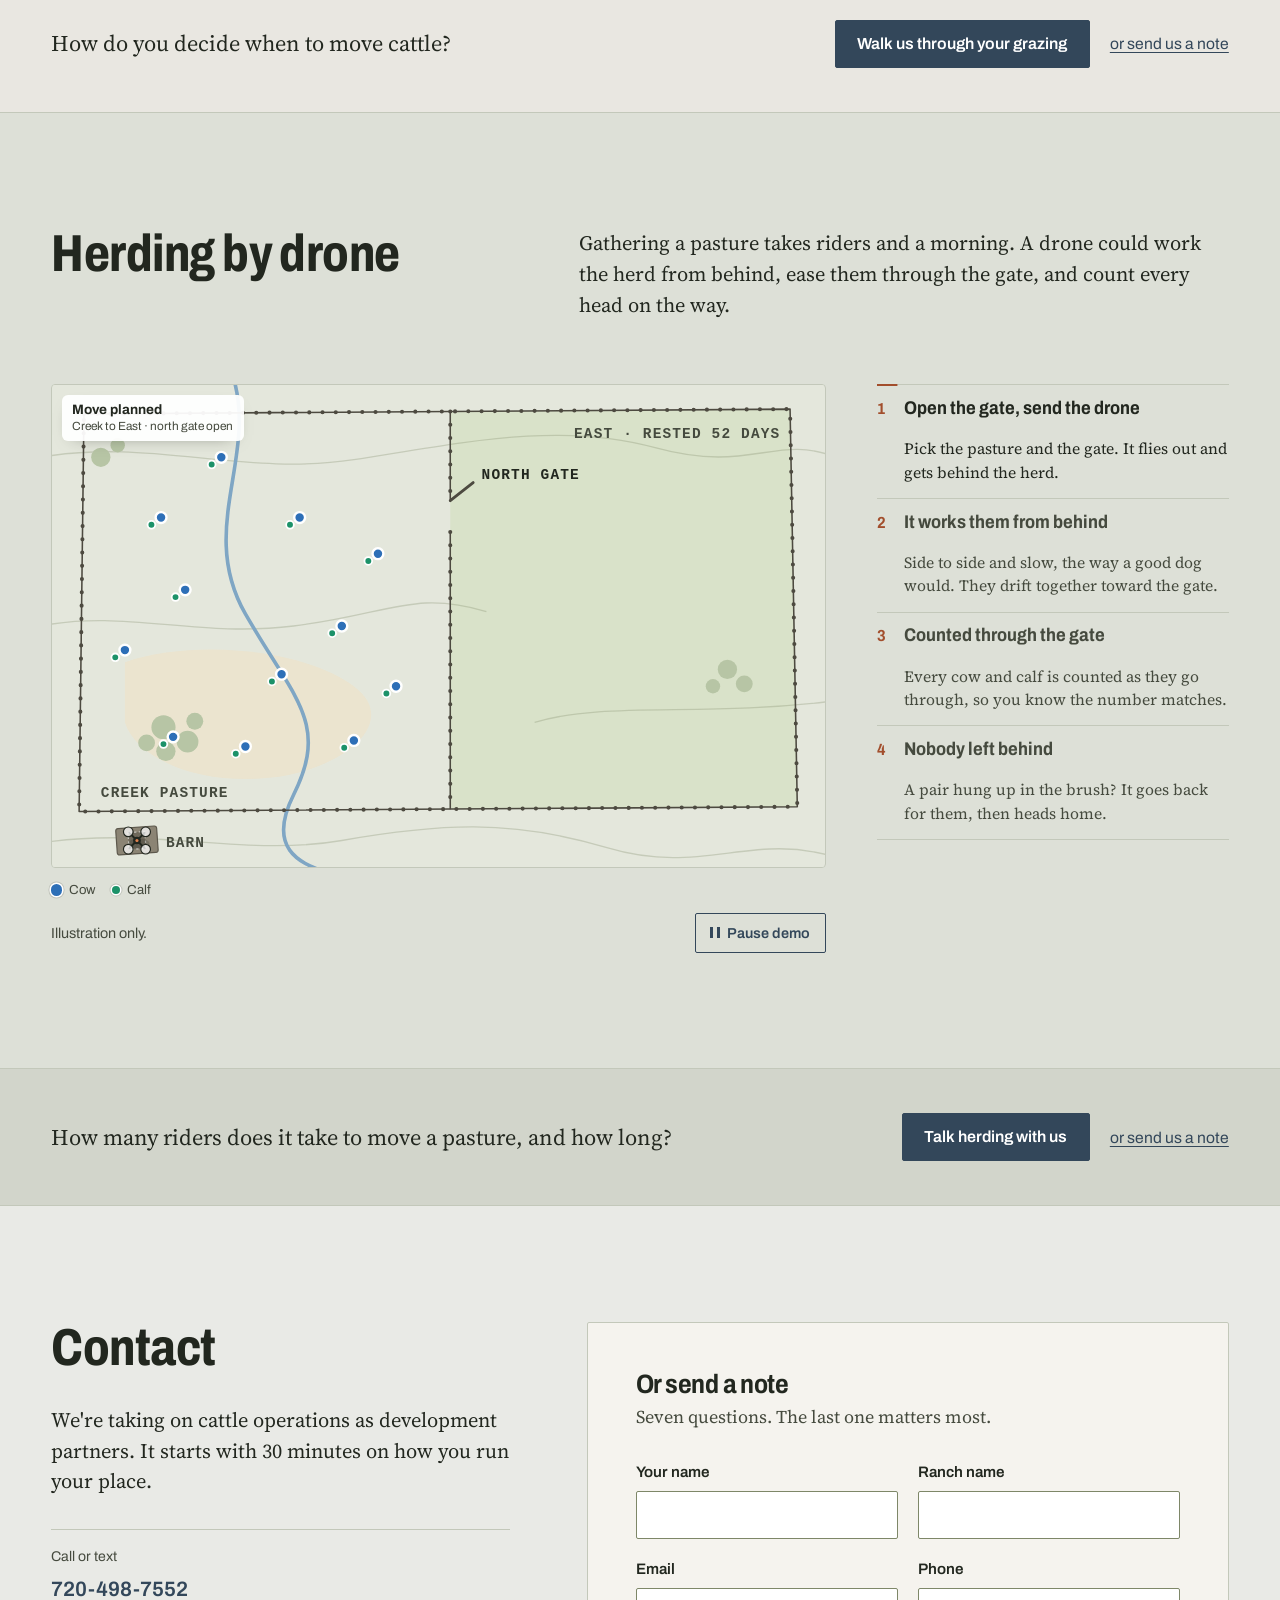
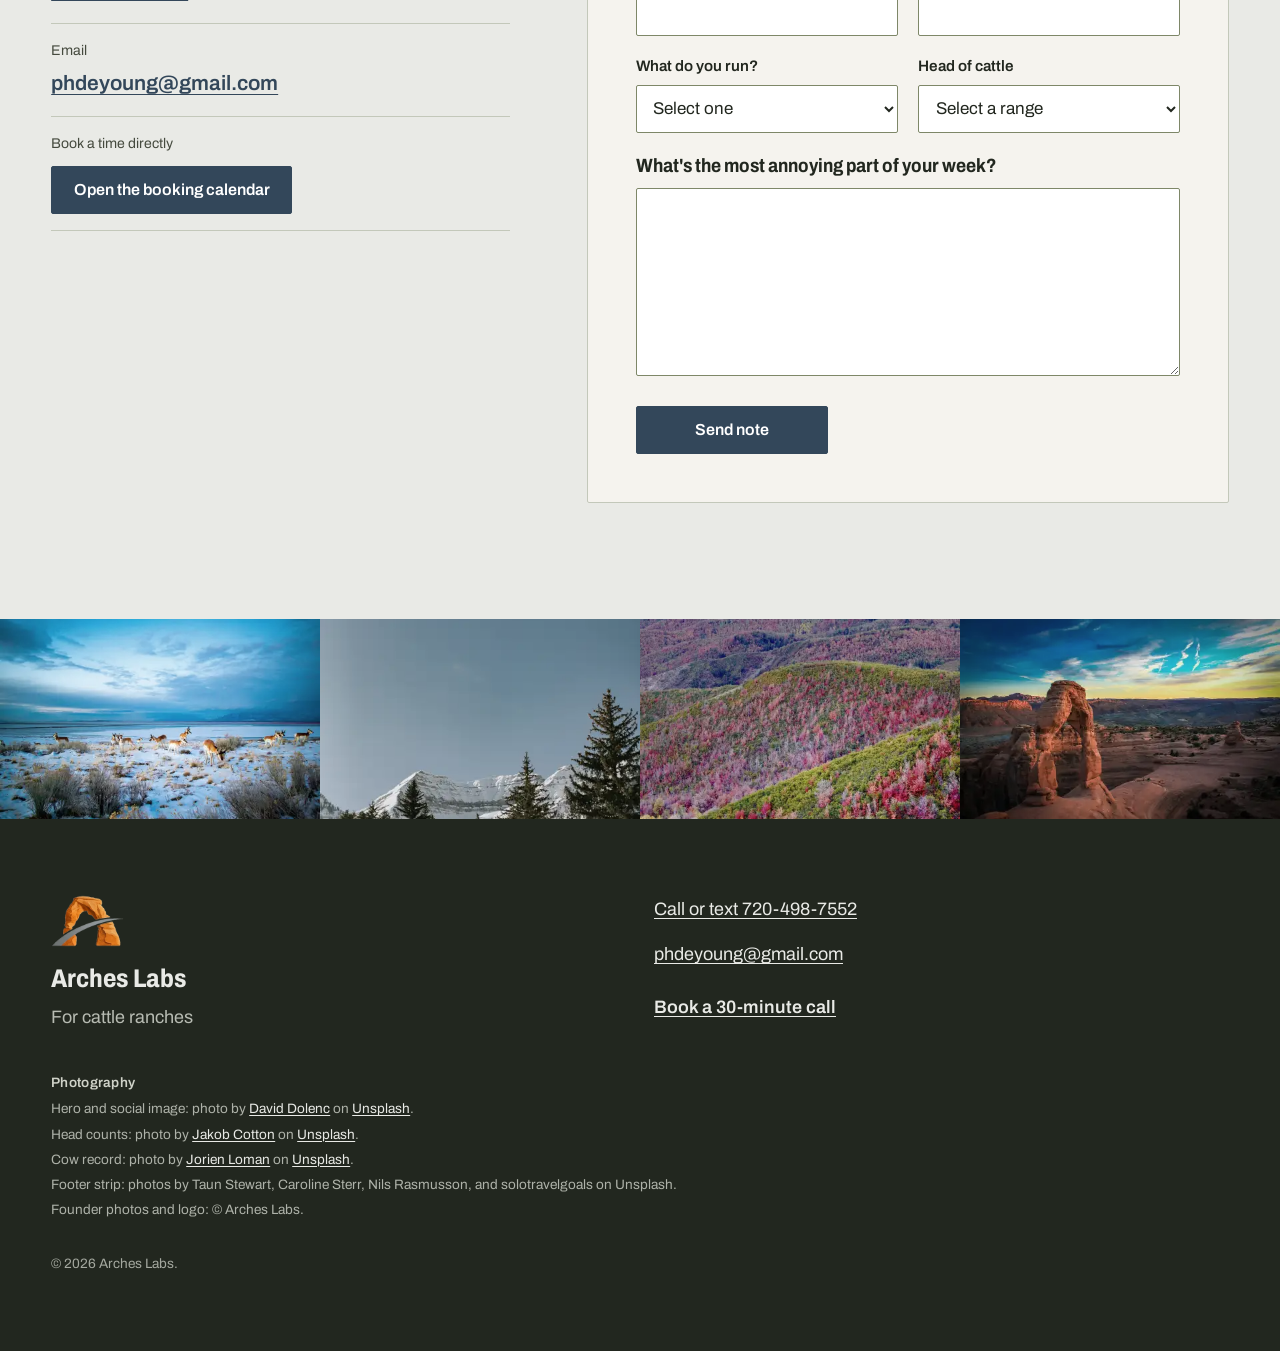
==== commit 8d328b2d: "Add Local AI page as a third tab (/local-ai/) A page for AI agents set up on hardware the customer o" ====
--- a/cattle/index.html
+++ b/cattle/index.html
@@ -67,11 +67,12 @@
 <body>
 <a class="skip-link" href="#main">Skip to content</a>
 
-<!-- Who it's for: the hunting page and this one, same site. -->
-<nav class="audience" aria-label="Who it's for">
+<!-- The site's three pages: hunting, this one (cattle), and local AI. -->
+<nav class="audience" aria-label="Arches Labs pages">
   <div class="page audience__inner">
-    <a class="audience__tab" href="../">Hunting ranches</a>
-    <a class="audience__tab" href="./" aria-current="page">Cattle ranches</a>
+    <a class="audience__tab" href="../">Hunting<span class="audience__long">&nbsp;ranches</span></a>
+    <a class="audience__tab" href="./" aria-current="page">Cattle<span class="audience__long">&nbsp;ranches</span></a>
+    <a class="audience__tab" href="../local-ai/">Local AI</a>
   </div>
 </nav>
 
--- a/assets/css/styles.css
+++ b/assets/css/styles.css
@@ -187,10 +187,11 @@
   text-decoration: underline;
 }
 
-/* ----- audience tabs: hunting ranches | cattle ranches -----
-   A thin ink strip above the header on both pages. The current page's tab is paper, so
-   it reads as joined to the header under it. Shown at every width: the section nav is
-   hidden on phones, and this is how a cattle rancher finds their page. */
+/* ----- page tabs: hunting ranches | cattle ranches | local AI -----
+   A thin ink strip above the header on every page. The current page's tab is paper, so
+   it reads as joined to the header under it (local-ai.css recolors it for that page).
+   Shown at every width: the section nav is hidden on phones, and this is how a cattle
+   rancher finds their page. On small phones the tabs drop "ranches" to fit in a row. */
 .audience { background: var(--ink); }
 .audience__inner { display: flex; gap: 0.25rem; padding-top: 0.4rem; }
 .audience__tab {
@@ -212,6 +213,7 @@
   text-underline-offset: 0.35em;
 }
 .audience__tab[aria-current="page"] { background: var(--paper); color: var(--ink); text-decoration: none; }
+@media (max-width: 29.99rem) { .audience__long { display: none; } }
 .audience :focus-visible { outline-color: var(--rust-light); outline-offset: -3px; }
 
 /* ----- header ----- */
@@ -703,6 +705,30 @@
 .survey__toggle:hover,
 .fence__toggle:hover,
 .demo__toggle:hover { background: color-mix(in srgb, var(--slate) 8%, transparent); }
+/* pause bars while playing, play triangle while paused */
+.survey__toggle::before,
+.fence__toggle::before,
+.demo__toggle::before,
+.patrol__toggle::before {
+  content: "";
+  display: inline-block;
+  box-sizing: border-box;
+  width: 0.7em;
+  height: 0.8em;
+  margin-right: 0.5em;
+  vertical-align: -0.05em;
+  border-style: solid;
+  border-color: currentColor;
+  border-width: 0 0.22em;
+}
+.is-paused .survey__toggle::before,
+.is-paused .fence__toggle::before,
+.is-paused .demo__toggle::before,
+.is-paused .patrol__toggle::before {
+  width: 0;
+  border-color: transparent transparent transparent currentColor;
+  border-width: 0.4em 0 0.4em 0.7em;
+}
 
 /* phones: window runs edge to edge; the "saved" card shrinks to a strip */
 @media (max-width: 39.99rem) {
--- a/assets/css/styles.css
+++ b/assets/css/styles.css
@@ -187,10 +187,11 @@
   text-decoration: underline;
 }
 
-/* ----- audience tabs: hunting ranches | cattle ranches -----
-   A thin ink strip above the header on both pages. The current page's tab is paper, so
-   it reads as joined to the header under it. Shown at every width: the section nav is
-   hidden on phones, and this is how a cattle rancher finds their page. */
+/* ----- page tabs: hunting ranches | cattle ranches | local AI -----
+   A thin ink strip above the header on every page. The current page's tab is paper, so
+   it reads as joined to the header under it (local-ai.css recolors it for that page).
+   Shown at every width: the section nav is hidden on phones, and this is how a cattle
+   rancher finds their page. On small phones the tabs drop "ranches" to fit in a row. */
 .audience { background: var(--ink); }
 .audience__inner { display: flex; gap: 0.25rem; padding-top: 0.4rem; }
 .audience__tab {
@@ -212,6 +213,7 @@
   text-underline-offset: 0.35em;
 }
 .audience__tab[aria-current="page"] { background: var(--paper); color: var(--ink); text-decoration: none; }
+@media (max-width: 29.99rem) { .audience__long { display: none; } }
 .audience :focus-visible { outline-color: var(--rust-light); outline-offset: -3px; }
 
 /* ----- header ----- */
@@ -703,6 +705,30 @@
 .survey__toggle:hover,
 .fence__toggle:hover,
 .demo__toggle:hover { background: color-mix(in srgb, var(--slate) 8%, transparent); }
+/* pause bars while playing, play triangle while paused */
+.survey__toggle::before,
+.fence__toggle::before,
+.demo__toggle::before,
+.patrol__toggle::before {
+  content: "";
+  display: inline-block;
+  box-sizing: border-box;
+  width: 0.7em;
+  height: 0.8em;
+  margin-right: 0.5em;
+  vertical-align: -0.05em;
+  border-style: solid;
+  border-color: currentColor;
+  border-width: 0 0.22em;
+}
+.is-paused .survey__toggle::before,
+.is-paused .fence__toggle::before,
+.is-paused .demo__toggle::before,
+.is-paused .patrol__toggle::before {
+  width: 0;
+  border-color: transparent transparent transparent currentColor;
+  border-width: 0.4em 0 0.4em 0.7em;
+}
 
 /* phones: window runs edge to edge; the "saved" card shrinks to a strip */
 @media (max-width: 39.99rem) {
